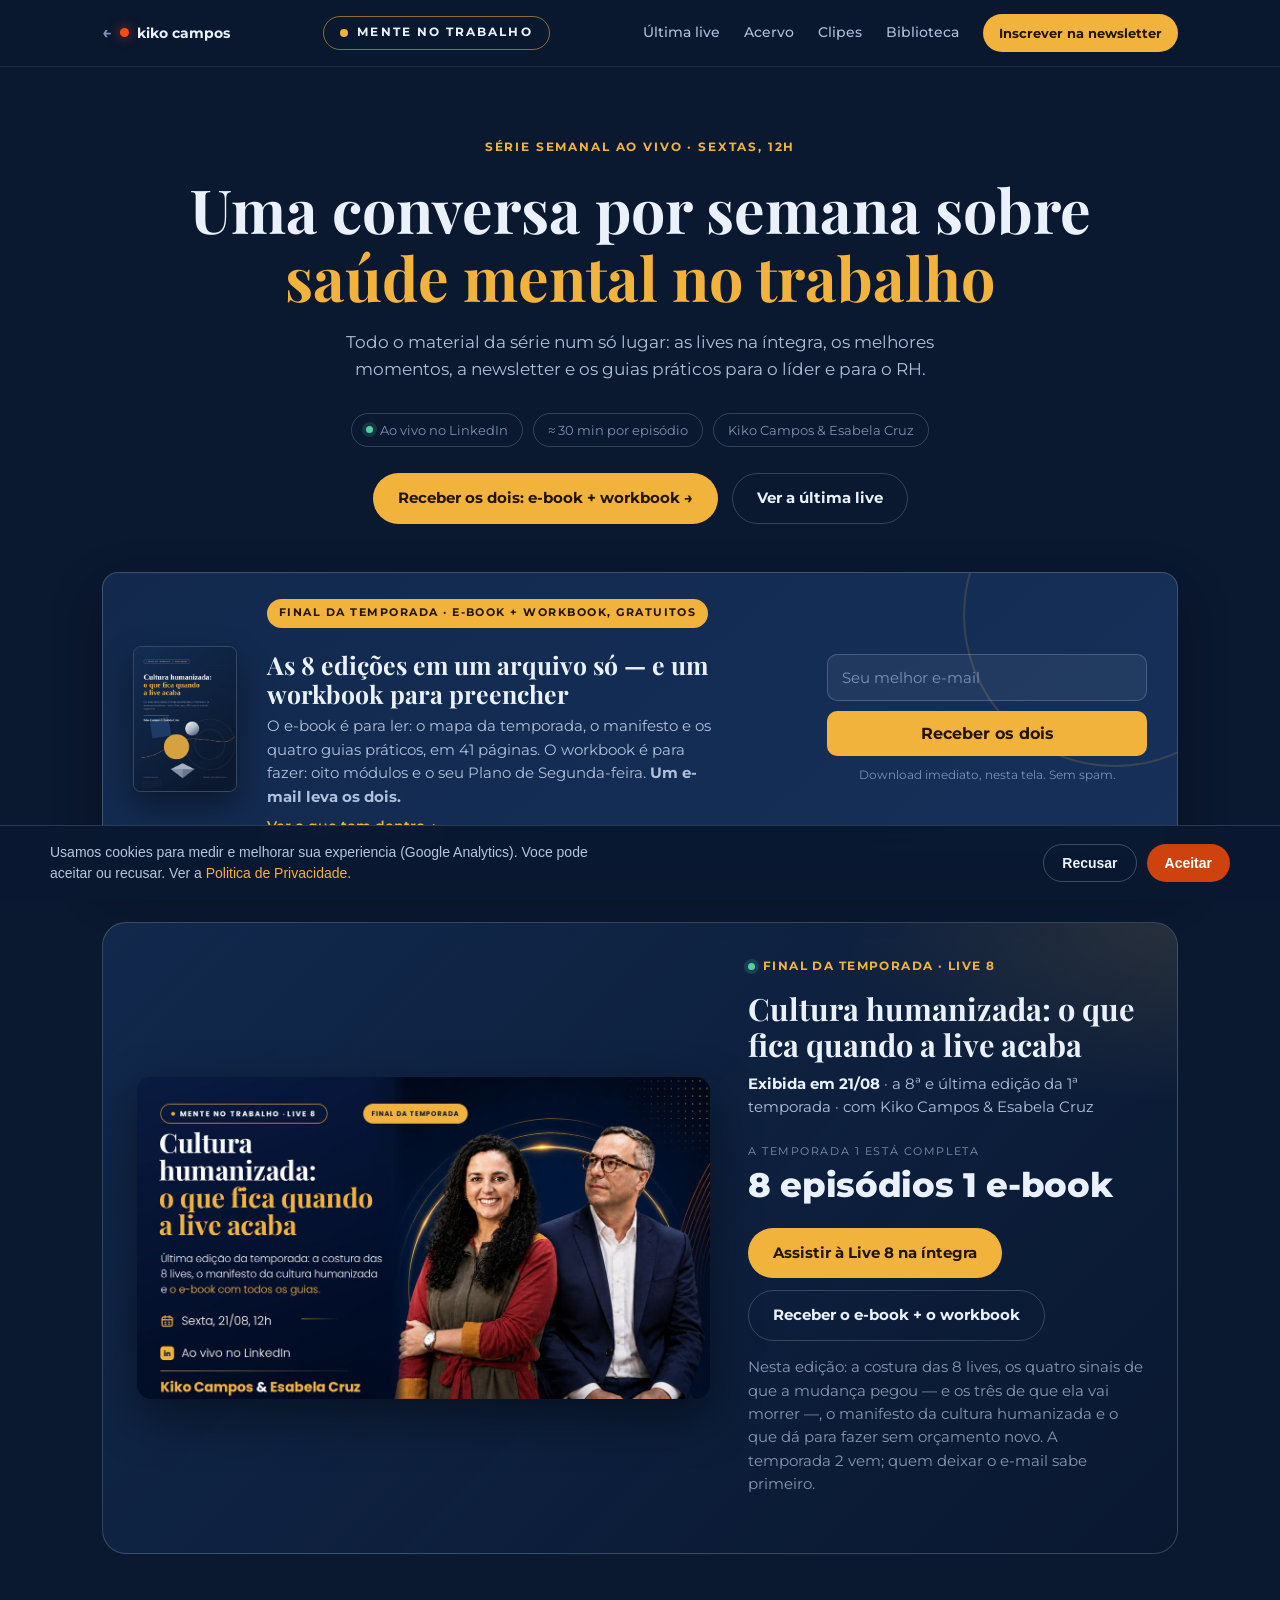
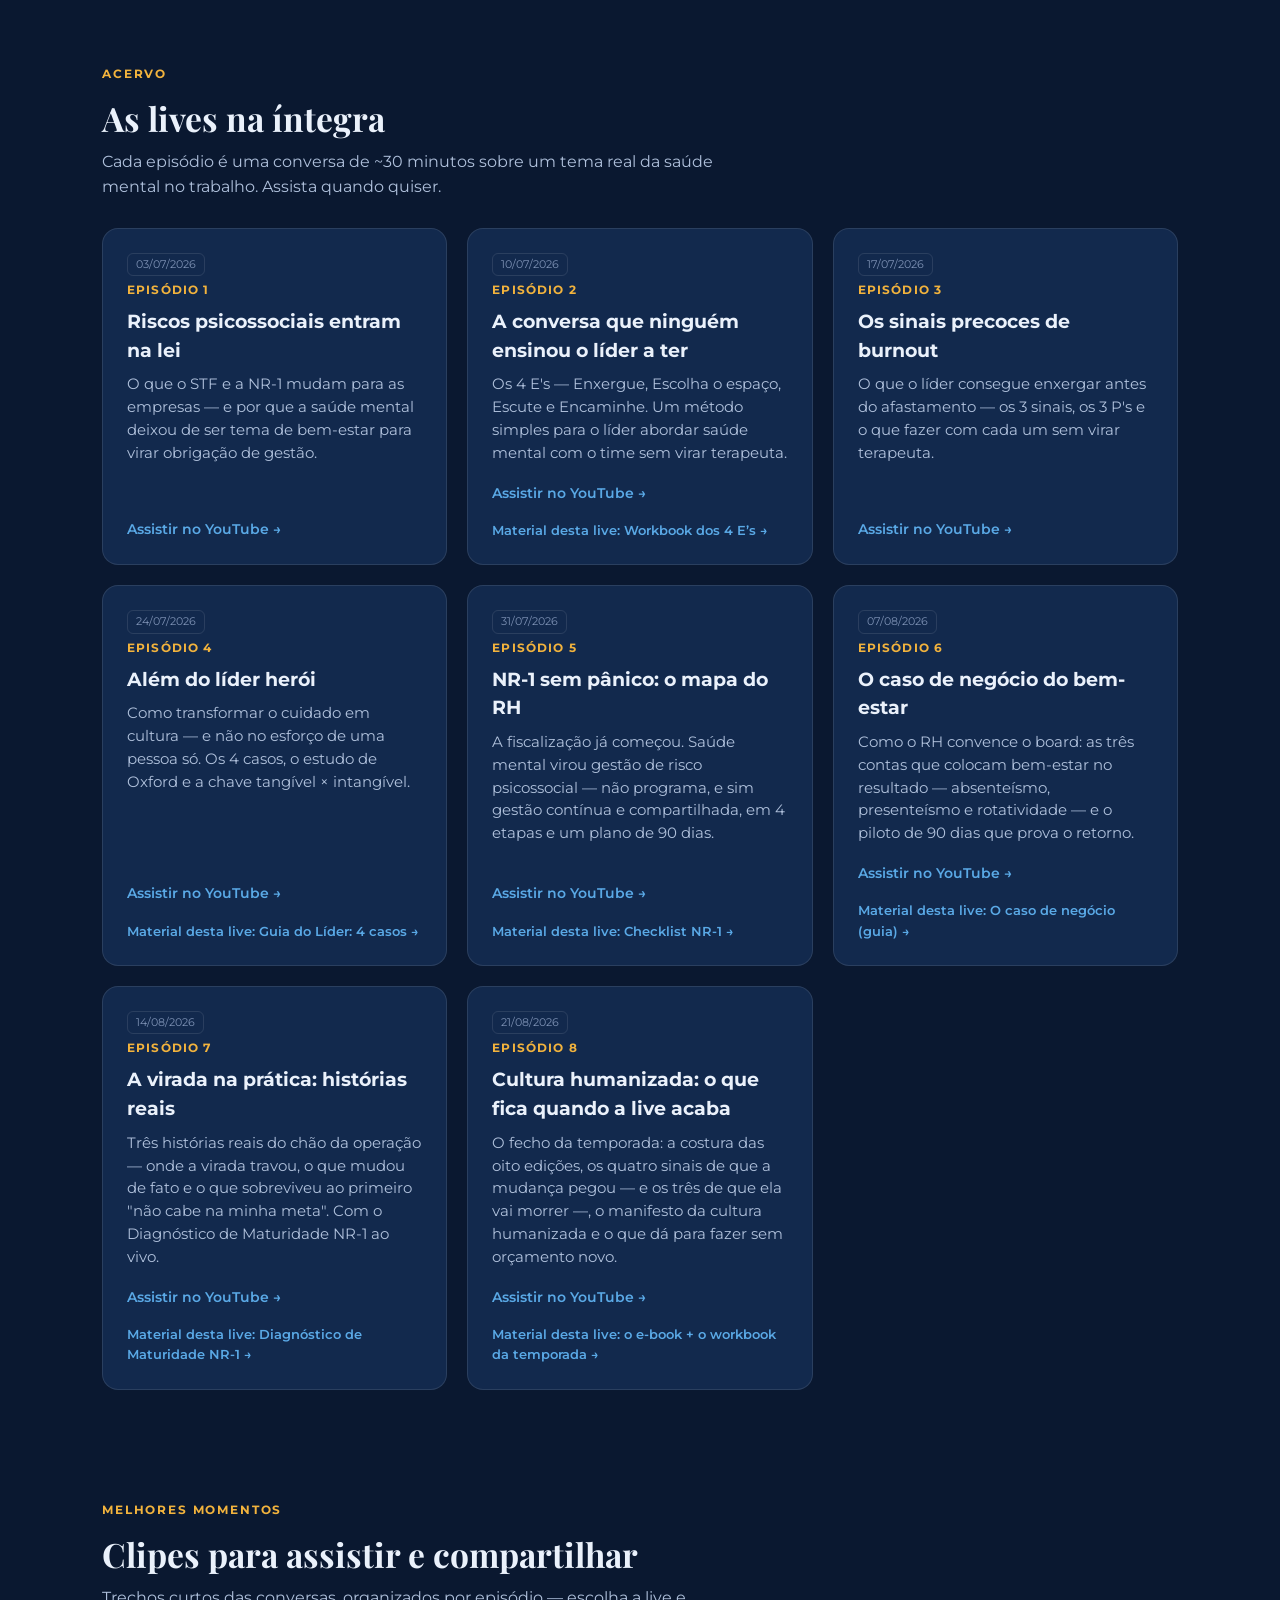
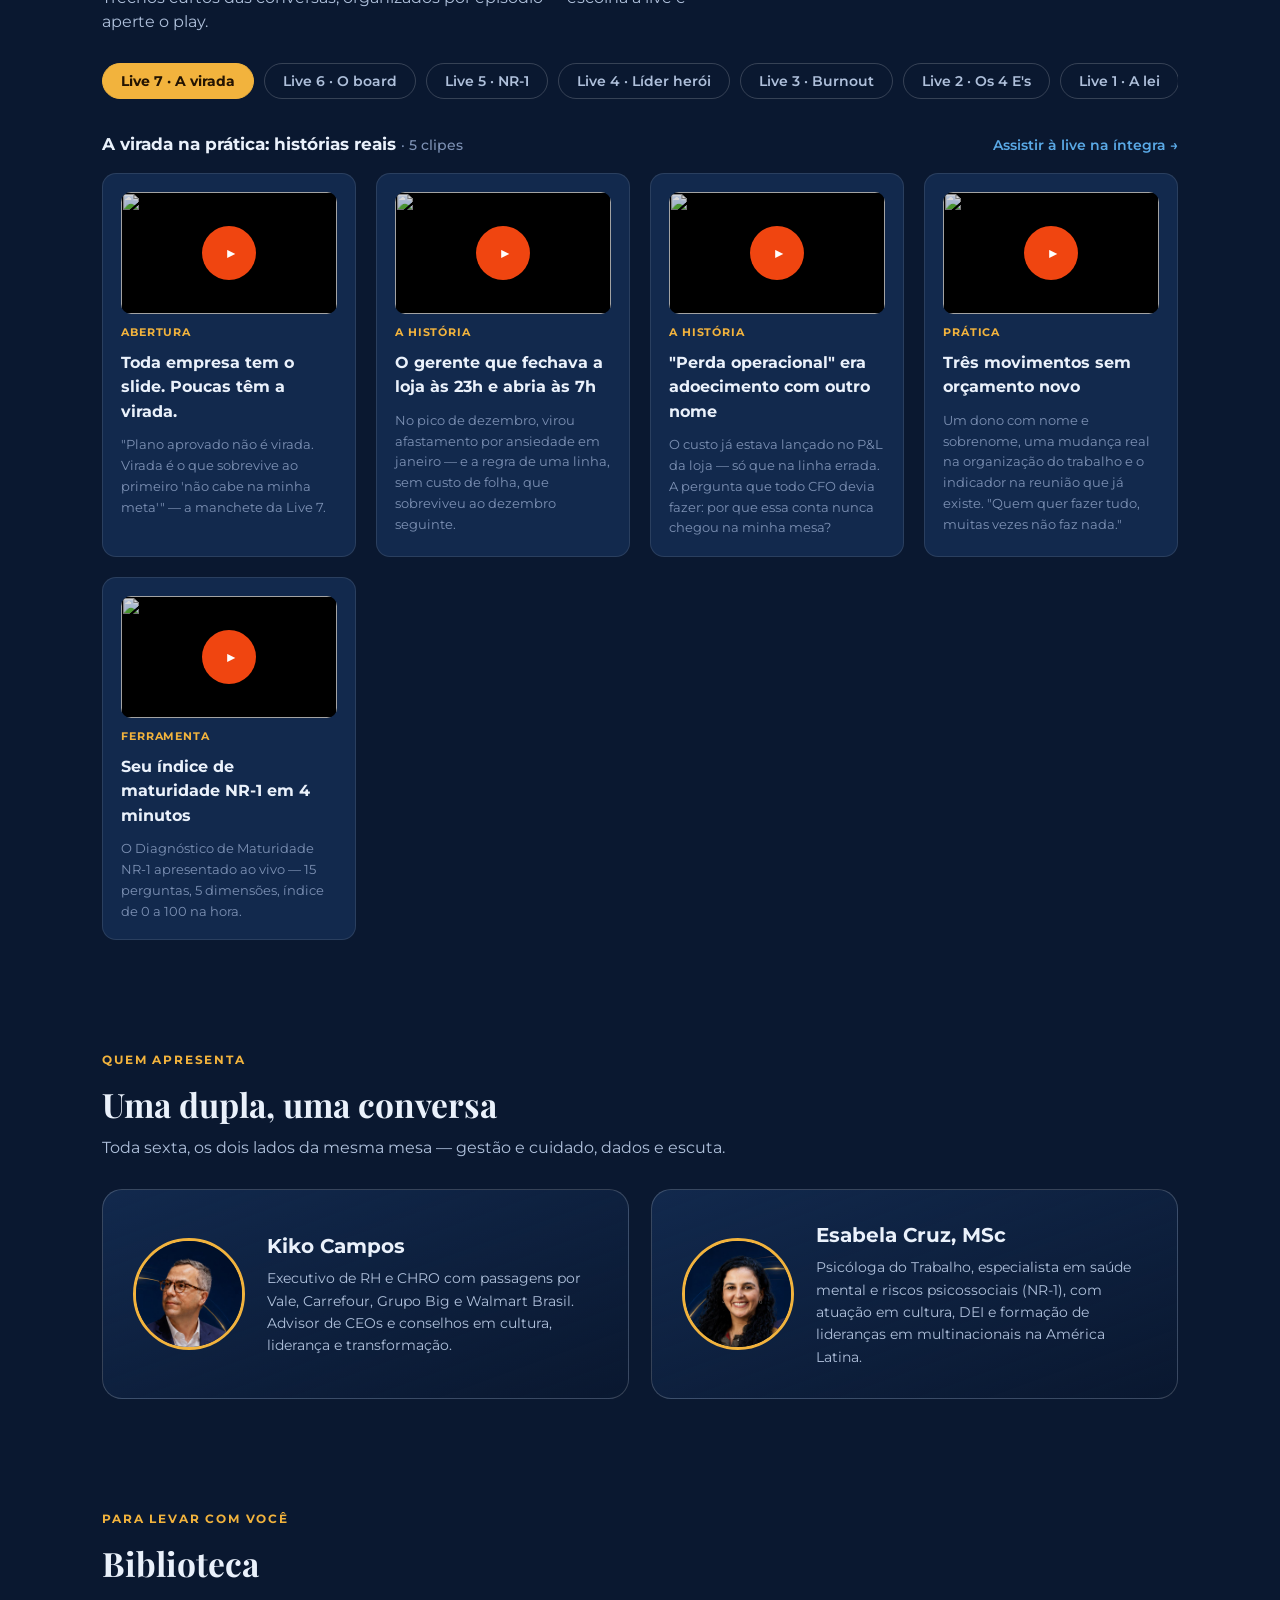
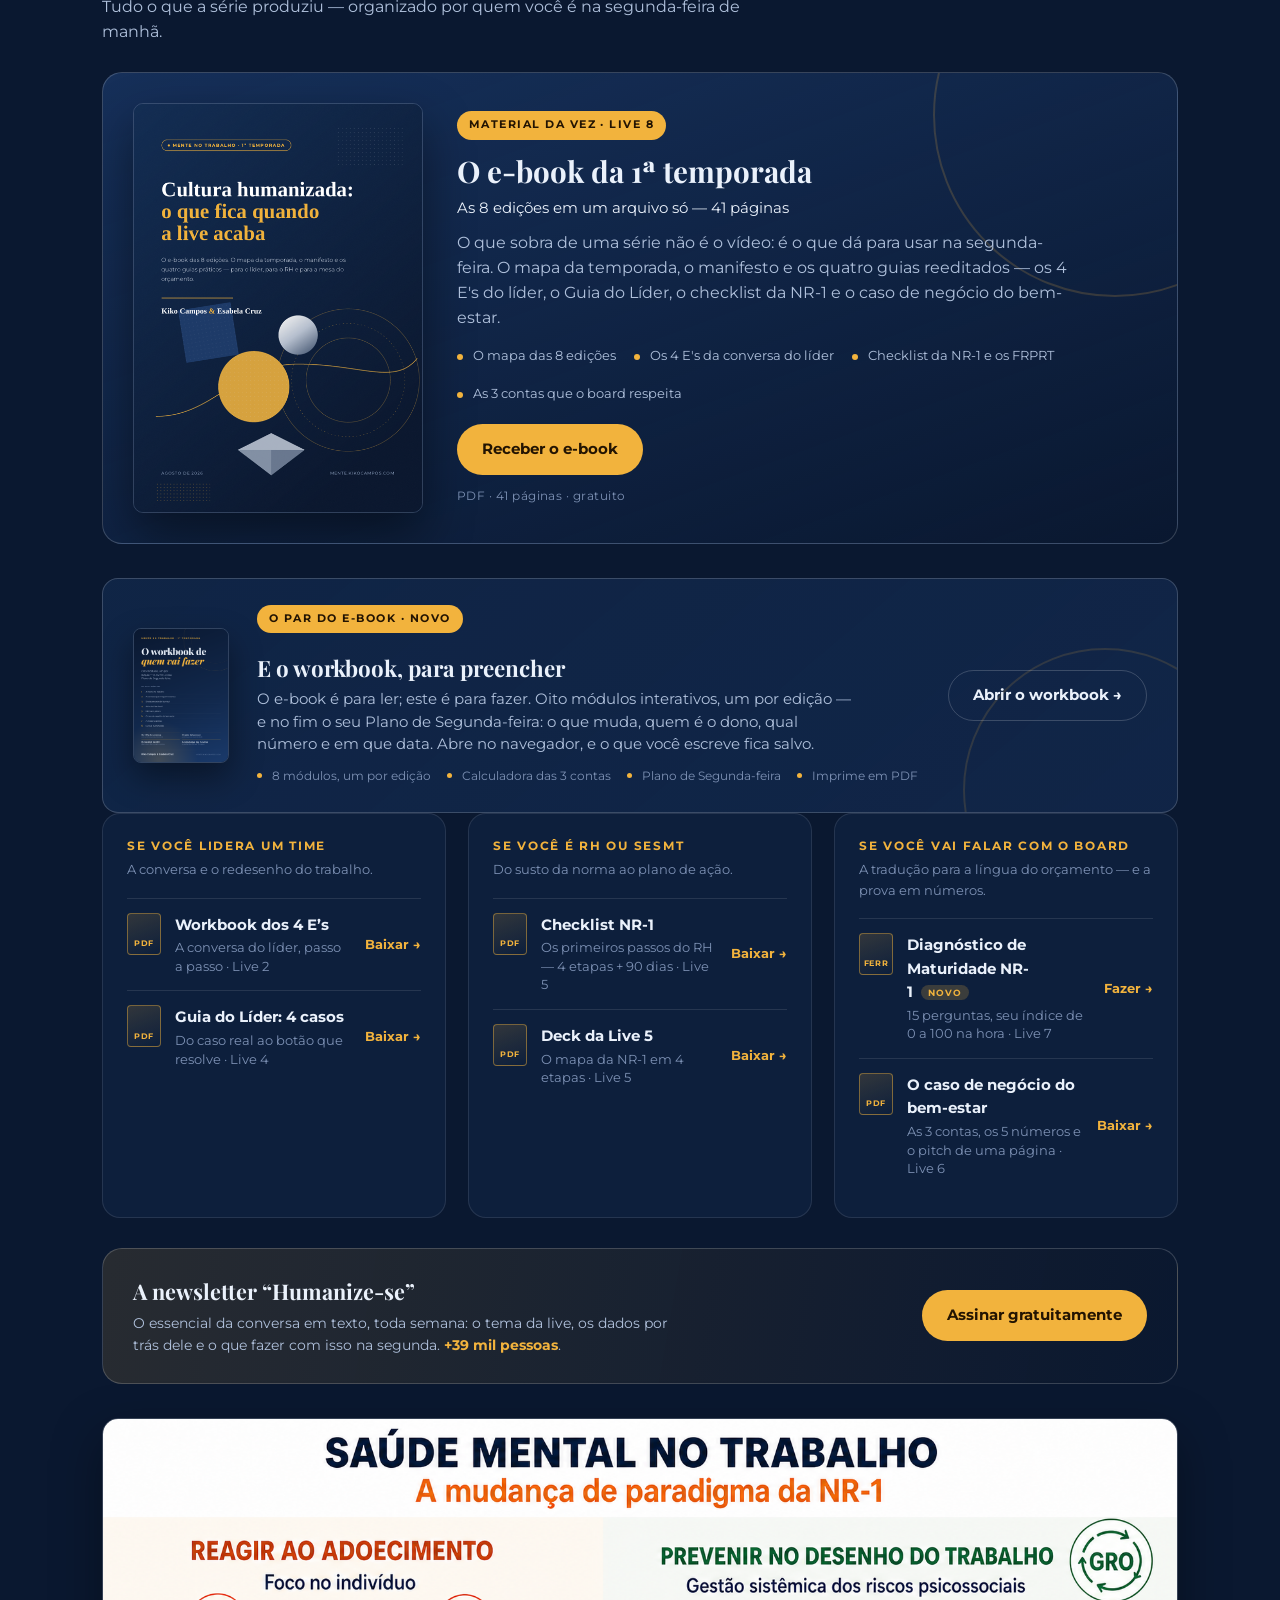
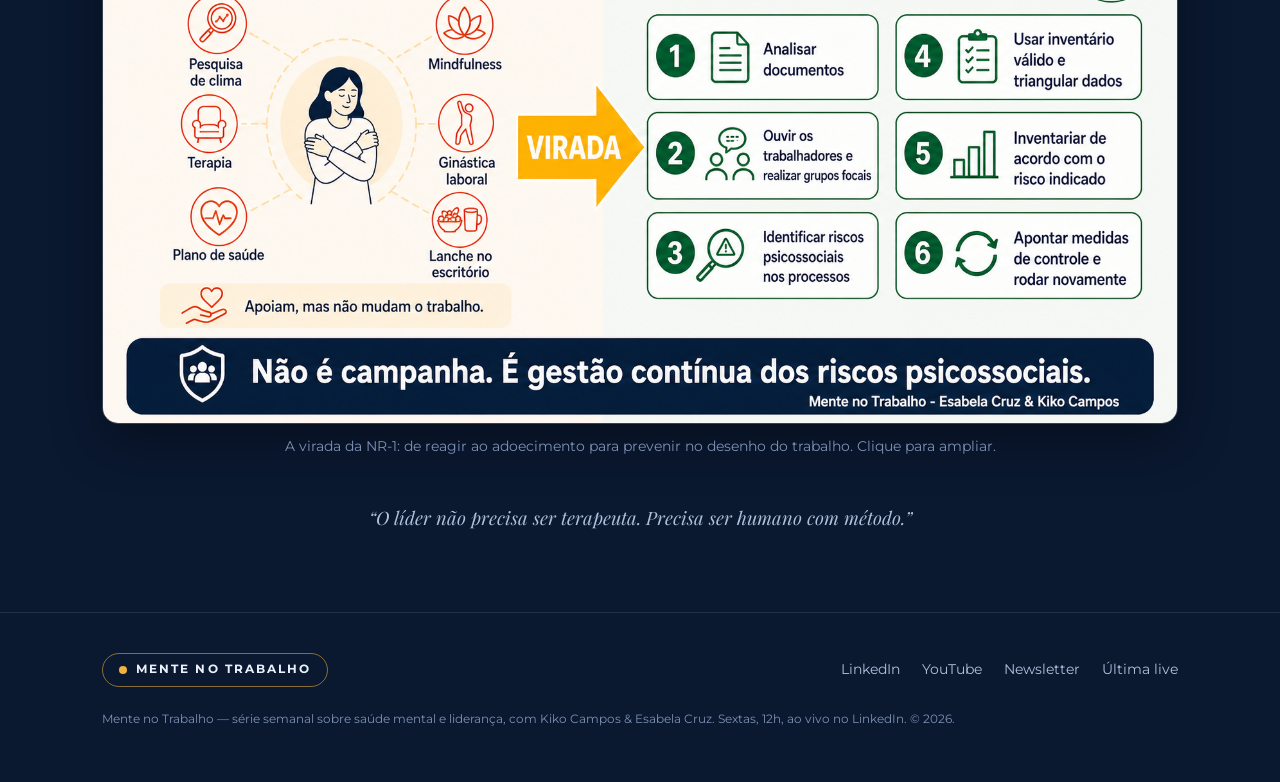
==== index.html @ eb8fdbd6 "Home pos-Live 8: bloco vira ultima live + Episodio 8 no acervo" ====
<!DOCTYPE html>
<html lang="pt-BR">
<head>
<meta charset="UTF-8">
<!-- Google Analytics 4 + Consent Mode (LGPD) — ecossistema kikocampos.com -->
<script async src="https://www.googletagmanager.com/gtag/js?id=G-RD1P3CKLSE"></script>
<script>
  window.dataLayer = window.dataLayer || [];
  function gtag(){dataLayer.push(arguments);}
  gtag('js', new Date());

  // 1) Consentimento comeca NEGADO (exigencia LGPD)
  gtag('consent', 'default', { 'analytics_storage': 'denied' });

  // 2) Se o visitante JA aceitou (aqui ou em kikocampos.com), concede ANTES do config.
  //    E isto que faz o page_view ser contado para quem ja consentiu.
  if (document.cookie.indexOf('kc_cookie=accepted') > -1) {
    gtag('consent', 'update', { 'analytics_storage': 'granted' });
  }

  // 3) Mesma propriedade + continuidade de sessao entre os dominios do ecossistema
  gtag('config', 'G-RD1P3CKLSE', {
    'linker': { 'domains': ['kikocampos.com', 'mente.kikocampos.com', 'jovens.kikocampos.com'] }
  });
</script>
<meta name="viewport" content="width=device-width, initial-scale=1.0">
<title>Mente no Trabalho — Materiais da série</title>
<meta name="description" content="O acervo da série Mente no Trabalho, com Kiko Campos & Esabela Cruz: lives, clipes, newsletter, o e-book da 1ª temporada e o workbook interativo das 8 edições.">
<meta property="og:title" content="Mente no Trabalho — com Kiko Campos & Esabela Cruz">
<meta property="og:description" content="A 1ª temporada está completa: as 8 lives na íntegra, os clipes, o e-book e o workbook — de graça, num só lugar.">
<meta property="og:image" content="https://mente.kikocampos.com/arte-live8-o-que-fica-12h.jpg">
<meta property="og:url" content="https://mente.kikocampos.com/">
<meta property="og:type" content="website">
<link rel="canonical" href="https://mente.kikocampos.com/">
<meta name="theme-color" content="#0A1830">
<link rel="icon" href="favicon.ico" sizes="48x48">
<link rel="icon" type="image/png" sizes="32x32" href="favicon-32.png">
<link rel="apple-touch-icon" href="apple-touch-icon.png">
<link rel="preconnect" href="https://fonts.googleapis.com">
<link rel="preconnect" href="https://fonts.gstatic.com" crossorigin>
<link href="https://fonts.googleapis.com/css2?family=Playfair+Display:wght@700;800&family=Montserrat:wght@400;500;600;700;800&display=swap" rel="stylesheet">
<style>
  :root{
    --bg:#0A1830;            /* azul-escuro da série */
    --bg-2:#0E2140;
    --panel:#12294d;
    --panel-2:#16305a;
    --line:rgba(255,255,255,.10);
    --line-strong:rgba(255,255,255,.18);
    --ink:#EAF1FB;
    --ink-soft:#AFC0DB;
    --ink-mute:#7D91B4;
    --accent:#F2B33D;        /* âmbar das artes */
    --accent-2:#5AA9E6;
    --good:#4FD1A1;
    --radius:16px;
    --maxw:1120px;
    --font:"Montserrat",-apple-system,BlinkMacSystemFont,"Segoe UI",Roboto,Helvetica,Arial,sans-serif;
    --display:"Playfair Display",Georgia,"Times New Roman",serif;
  }
  *{box-sizing:border-box}
  html{scroll-behavior:smooth}
  body{
    margin:0;font-family:var(--font);color:var(--ink);
    background:
      radial-gradient(1000px 540px at 82% -10%, rgba(90,169,230,.10), transparent 60%),
      var(--bg);
    line-height:1.55;-webkit-font-smoothing:antialiased;
  }
  a{color:inherit;text-decoration:none}
  .wrap{max-width:var(--maxw);margin:0 auto;padding:0 22px}
  .eyebrow{
    font-size:.72rem;letter-spacing:.16em;text-transform:uppercase;
    color:var(--accent);font-weight:700;
  }

  /* ---------- NAV ---------- */
  header.nav{
    position:sticky;top:0;z-index:50;
    backdrop-filter:blur(10px);
    background:rgba(10,24,48,.78);
    border-bottom:1px solid var(--line);
  }
  .nav-in{display:flex;align-items:center;justify-content:space-between;height:66px;gap:14px}
  .back-chip{display:inline-flex;align-items:center;gap:8px;color:var(--ink);font-weight:700;font-size:.9rem;text-decoration:none;white-space:nowrap;border:0;padding:0}.back-chip .ba-arrow{color:var(--ink-mute);font-weight:700;font-size:1rem;line-height:1}.back-chip .ba-dot{width:9px;height:9px;border-radius:50%;background:#FF4A12;box-shadow:0 0 12px rgba(255,74,18,.7);flex:none}
  .back-chip:hover{color:#fff}
  .brand{
    display:inline-flex;align-items:center;gap:9px;
    border:1px solid rgba(242,179,61,.55);border-radius:999px;padding:7px 16px;
    font-size:.72rem;font-weight:700;letter-spacing:.18em;text-transform:uppercase;color:var(--ink);
    white-space:nowrap;
  }
  .brand .dot-a{width:8px;height:8px;border-radius:50%;background:var(--accent);flex:none}
  .nav-links{display:flex;gap:24px;align-items:center}
  .nav-links a{color:var(--ink-soft);font-size:.86rem;font-weight:500}
  .nav-links a:hover{color:var(--ink)}
  .nav-links a.nav-cta{
    background:var(--accent);color:#231402;padding:9px 16px;border-radius:999px;
    font-weight:700;font-size:.82rem;white-space:nowrap;
  }
  .nav-links a.nav-cta:hover{color:#231402;filter:brightness(1.05)}
  @media(max-width:900px){
    .nav-links a:not(.nav-cta){display:none}
  }
  @media(max-width:560px){
    .back-chip{font-size:.84rem;gap:7px}
    .brand{display:none}
    .nav-in{gap:10px}
    .nav-links a.nav-cta{padding:8px 13px;font-size:.75rem}
  }

  /* ---------- HERO ---------- */
  .hero{padding:72px 0 40px;text-align:center}
  .hero .eyebrow{margin-bottom:18px}
  .hero h1{
    font-family:var(--display);
    font-size:clamp(2.2rem,5.4vw,3.8rem);line-height:1.12;margin:0 0 18px;
    font-weight:700;letter-spacing:0;
  }
  .hero h1 .g{color:var(--accent)}
  .hero p.lead{
    max-width:640px;margin:0 auto 30px;color:var(--ink-soft);font-size:1.08rem;
  }
  .hero .meta{
    display:flex;gap:10px;justify-content:center;flex-wrap:wrap;color:var(--ink-mute);
    font-size:.84rem;margin-bottom:8px;
  }
  .hero .meta span{
    border:1px solid var(--line-strong);border-radius:999px;padding:6px 14px;
    display:inline-flex;gap:7px;align-items:center;
  }
  .dot{width:7px;height:7px;border-radius:50%;background:var(--good);box-shadow:0 0 0 4px rgba(79,209,161,.16)}

  /* ---------- BUTTONS ---------- */
  .btn{
    display:inline-flex;align-items:center;gap:9px;justify-content:center;
    padding:13px 24px;border-radius:999px;font-weight:700;font-size:.92rem;
    border:1px solid transparent;cursor:pointer;transition:.15s;
    background:transparent;-webkit-appearance:none;appearance:none;font-family:inherit;
  }
  .btn-primary{background:var(--accent);color:#231402}
  .btn-primary:hover{filter:brightness(1.06);transform:translateY(-1px)}
  .btn-ghost{border-color:var(--line-strong);color:var(--ink)}
  .btn-ghost:hover{background:rgba(255,255,255,.05)}
  .btn-row{display:flex;gap:14px;justify-content:center;flex-wrap:wrap}

  /* ---------- SECTIONS ---------- */
  section{padding:56px 0;scroll-margin-top:80px}
  .sec-head{margin-bottom:28px}
  .sec-head h2{
    font-family:var(--display);
    font-size:clamp(1.5rem,3vw,2.1rem);margin:8px 0 6px;font-weight:700;letter-spacing:0;
  }
  .sec-head p{color:var(--ink-soft);margin:0;max-width:640px}

  /* ---------- NEXT LIVE ---------- */
  .next{
    display:grid;grid-template-columns:1.45fr 1fr;gap:38px;align-items:center;
    background:linear-gradient(135deg,var(--panel),rgba(10,24,48,.55));
    border:1px solid var(--line-strong);border-radius:24px;
    padding:34px;position:relative;overflow:hidden;
  }
  .next::before{
    content:"";position:absolute;inset:0;pointer-events:none;
    background:radial-gradient(560px 300px at 100% 0%,rgba(242,179,61,.12),transparent 60%);
  }
  .next-art-link{display:block;position:relative;z-index:1;transition:.2s}
  .next-art-link:hover{transform:translateY(-3px)}
  .next-art{width:100%;height:auto;display:block;border-radius:14px;box-shadow:0 18px 50px rgba(0,0,0,.45)}
  .next-info{position:relative;z-index:1;min-width:0}
  .live-badge{
    display:flex;align-items:center;gap:8px;font-weight:700;font-size:.74rem;
    letter-spacing:.12em;text-transform:uppercase;color:var(--accent);margin-bottom:16px;
  }
  .next-info h3{
    font-family:var(--display);font-weight:700;letter-spacing:0;
    font-size:clamp(1.5rem,2.4vw,2.1rem);line-height:1.15;margin:0 0 10px;
  }
  .next-info .when{color:var(--ink-soft);font-size:.94rem;margin:0 0 24px}
  .next-info .when strong{color:var(--ink)}
  .next-count .cd-label{font-size:.7rem;letter-spacing:.14em;text-transform:uppercase;color:var(--ink-mute);margin-bottom:8px}
  .cd-big{font-size:2.1rem;font-weight:800;line-height:1;letter-spacing:-.01em}
  #countdown{color:var(--accent)}
  #countdown span{font-size:1rem;color:var(--ink-mute);font-weight:600}
  .next-btns{margin-top:26px;display:flex;gap:12px;flex-wrap:wrap}
  @media(max-width:940px){
    .next{grid-template-columns:1fr;padding:24px;gap:24px}
    .next-info{text-align:center}
    .live-badge{justify-content:center}
    .next-btns{justify-content:center}
    .cd-big{font-size:1.8rem}
  }

  /* ---------- LIVES / GRID ---------- */
  .grid{display:grid;gap:20px}
  .grid-3{grid-template-columns:repeat(3,1fr)}
  .grid-4{grid-template-columns:repeat(4,1fr)}
  @media(max-width:900px){.grid-3,.grid-4{grid-template-columns:repeat(2,1fr)}}
  @media(max-width:600px){.grid-3,.grid-4{grid-template-columns:1fr}}

  .card{
    background:var(--panel);border:1px solid var(--line);border-radius:var(--radius);
    padding:24px;transition:.18s;position:relative;display:flex;flex-direction:column;
  }
  .card:hover{border-color:var(--line-strong);transform:translateY(-3px);background:var(--panel-2)}
  .card .num{font-size:.72rem;color:var(--accent);font-weight:700;letter-spacing:.1em;text-transform:uppercase}
  .card h3{font-size:1.16rem;margin:8px 0 8px;font-weight:700;letter-spacing:0}
  .card .desc{color:var(--ink-soft);font-size:.92rem;margin:0 0 18px;flex:1}
  .card .foot{display:flex;gap:14px;align-items:center;font-size:.86rem;flex-wrap:wrap}
  .card .foot a{color:var(--accent-2);font-weight:600;display:inline-flex;align-items:center;gap:6px}
  .card .foot a:hover{color:var(--ink)}
  .tag{
    display:inline-block;align-self:flex-start;font-size:.7rem;color:var(--ink-mute);
    border:1px solid var(--line);border-radius:6px;padding:2px 8px;margin-bottom:6px;
  }

  /* ---------- CLIPS ---------- */
  .tabs{
    display:flex;gap:10px;flex-wrap:nowrap;overflow-x:auto;-webkit-overflow-scrolling:touch;
    padding-bottom:6px;margin-bottom:26px;scrollbar-width:none;
  }
  .tabs::-webkit-scrollbar{display:none}
  .tab{
    flex:none;border:1px solid var(--line-strong);border-radius:999px;
    padding:9px 18px;font-size:.85rem;font-weight:600;color:var(--ink-soft);
    background:transparent;cursor:pointer;transition:.15s;font-family:inherit;white-space:nowrap;
  }
  .tab:hover{color:var(--ink);border-color:var(--ink-mute)}
  .tab[aria-selected="true"]{
    background:var(--accent);border-color:var(--accent);color:#231402;font-weight:700;
  }
  .panel{display:none}
  .panel.on{display:block}
  .panel-head{
    display:flex;align-items:baseline;justify-content:space-between;gap:14px;
    margin:0 0 16px;flex-wrap:wrap;
  }
  .panel-head h3{margin:0;font-size:1.05rem;font-weight:700}
  .panel-head h3 span{color:var(--ink-mute);font-weight:500;font-size:.88rem}
  .panel-head a{color:var(--accent-2);font-size:.85rem;font-weight:600;white-space:nowrap}
  .panel-head a:hover{color:var(--ink)}

  .clip{
    background:var(--panel);border:1px solid var(--line);border-radius:14px;
    padding:18px 18px;transition:.16s;display:flex;flex-direction:column;gap:10px;
  }
  .clip:hover{border-color:var(--accent);transform:translateY(-2px)}
  .clip video{width:100%;aspect-ratio:16/9;border-radius:10px;display:block;background:#000}
  .clip .k{font-size:.7rem;color:var(--accent);font-weight:700;letter-spacing:.08em;text-transform:uppercase}
  .clip h4{margin:0;font-size:.98rem;font-weight:700}
  .clip p{margin:0;color:var(--ink-mute);font-size:.84rem;flex:1}

  /* ---------- MATERIALS ---------- */
  .split{display:grid;grid-template-columns:repeat(auto-fit,minmax(258px,1fr));gap:22px}
  @media(max-width:900px){.split{grid-template-columns:1fr}}
  .infografico{margin:34px 0 0}
  .infografico a{display:block;transition:.2s}
  .infografico a:hover{transform:translateY(-2px)}
  .infografico img{width:100%;height:auto;display:block;border-radius:16px;border:1px solid var(--line-strong);box-shadow:0 18px 50px rgba(0,0,0,.35)}
  .infografico figcaption{margin-top:12px;color:var(--ink-mute);font-size:.86rem;text-align:center}
  .offer{
    border:1px solid var(--line-strong);border-radius:20px;padding:30px;
    background:linear-gradient(160deg,var(--panel),rgba(10,24,48,.4));
    display:flex;flex-direction:column;
  }
  .offer .kind{font-size:.7rem;letter-spacing:.14em;text-transform:uppercase;color:var(--ink-mute);font-weight:700;margin-bottom:12px}
  .offer h3{font-family:var(--display);font-size:1.35rem;margin:0 0 8px;font-weight:700;letter-spacing:0}
  .offer .big-num{font-size:.86rem;color:var(--accent);font-weight:700;margin-bottom:10px}
  .offer p{color:var(--ink-soft);margin:0 0 22px;flex:1;font-size:.94rem}
  .offer .btn{align-self:flex-start}

  /* ---------- HOSTS ---------- */
  .hosts{display:grid;grid-template-columns:1fr 1fr;gap:22px}
  @media(max-width:760px){.hosts{grid-template-columns:1fr}}
  .host{
    border:1px solid var(--line-strong);border-radius:20px;padding:30px;
    background:linear-gradient(160deg,var(--panel),rgba(10,24,48,.4));
    display:flex;gap:22px;align-items:center;
  }
  .host img{width:112px;height:112px;border-radius:50%;object-fit:cover;border:3px solid var(--accent);flex:none}
  .host h3{margin:0 0 6px;font-size:1.22rem;font-weight:700;letter-spacing:0}
  .host p{margin:0;color:var(--ink-soft);font-size:.9rem}
  @media(max-width:480px){.host{flex-direction:column;text-align:center}}

  /* ---------- FOOTER ---------- */
  footer{border-top:1px solid var(--line);padding:40px 0 54px;margin-top:20px}
  .foot-in{display:flex;justify-content:space-between;gap:20px;flex-wrap:wrap;align-items:center}
  .foot-links{display:flex;gap:22px;font-size:.86rem;color:var(--ink-soft);flex-wrap:wrap}
  .foot-links a:hover{color:var(--ink)}
  .copy{color:var(--ink-mute);font-size:.78rem;margin-top:22px}
  .sig{
    font-family:var(--display);
    text-align:center;color:var(--ink-soft);font-style:italic;font-size:1.15rem;
    max-width:620px;margin:0 auto;padding:8px 0 4px;
  }

.clip .ytlite{position:relative;width:100%;aspect-ratio:16/9;border-radius:10px;overflow:hidden;cursor:pointer;background:#000;display:block}.clip .ytlite img{width:100%;height:100%;object-fit:cover;display:block;opacity:.85;transition:opacity .2s}.clip .ytlite:hover img{opacity:1}.clip .ytlite .ytplay{position:absolute;top:50%;left:50%;transform:translate(-50%,-50%);width:54px;height:54px;border-radius:50%;background:rgba(255,74,18,.94);color:#fff;display:flex;align-items:center;justify-content:center;font-size:19px;padding-left:2px;box-shadow:0 8px 24px rgba(0,0,0,.45);transition:transform .15s}.clip .ytlite:hover .ytplay{transform:translate(-50%,-50%) scale(1.08)}.clip .ytlite iframe{width:100%;height:100%;border:0;display:block}
.clip .ytlite[role="button"]{cursor:pointer}
.clip .ytlite:focus-visible{outline:3px solid var(--accent);outline-offset:3px}

  /* ---- BIBLIOTECA (materiais) ---- */
  .lib-hero{display:grid;grid-template-columns:.42fr 1fr;gap:34px;align-items:center;
    border:1px solid var(--line-strong);border-radius:20px;padding:30px;
    background:linear-gradient(160deg,var(--panel-2),rgba(10,24,48,.55));margin-bottom:34px;position:relative;overflow:hidden}
  .lib-hero::after{content:'';position:absolute;right:-120px;top:-140px;width:360px;height:360px;border:2px solid rgba(242,179,61,.18);border-radius:50%;pointer-events:none}
  .lib-hero > div{position:relative;z-index:1}
  .lib-hero img{width:100%;border-radius:10px;box-shadow:0 22px 50px rgba(0,0,0,.45);display:block;border:1px solid rgba(255,255,255,.14)}
  .flag{display:inline-flex;align-items:center;gap:8px;background:var(--accent);color:#231402;
    font-size:.66rem;letter-spacing:.14em;text-transform:uppercase;font-weight:700;padding:6px 12px;border-radius:999px;margin-bottom:14px}
  .lib-hero h3{font-family:var(--display);font-size:1.85rem;line-height:1.15;margin:0 0 8px}
  .lib-hero .big-num{font-size:.95rem;margin-bottom:12px}
  .lib-hero p{color:var(--ink-soft);margin:0 0 16px;max-width:56ch}
  .inside{display:flex;gap:18px;flex-wrap:wrap;margin-bottom:20px}
  .inside span{font-size:.8rem;color:var(--ink-soft);padding-left:16px;position:relative}
  .inside span::before{content:'';position:absolute;left:0;top:8px;width:6px;height:6px;border-radius:50%;background:var(--accent)}
  .meta-file{font-size:.74rem;color:var(--ink-mute);margin-top:12px;letter-spacing:.04em}
  .trilhas{display:grid;grid-template-columns:repeat(auto-fit,minmax(300px,1fr));gap:22px}
  .trilha{border:1px solid var(--line);border-radius:18px;padding:24px;background:rgba(18,41,77,.45)}
  .trilha > .th{font-size:.72rem;letter-spacing:.15em;text-transform:uppercase;color:var(--accent);font-weight:700;margin-bottom:4px}
  .trilha > .ts{font-size:.82rem;color:var(--ink-mute);margin-bottom:18px}
  .mat{display:flex;gap:14px;align-items:flex-start;padding:14px 0;border-top:1px solid var(--line)}
  .mat .ico{width:34px;min-width:34px;height:42px;border-radius:4px;border:1px solid rgba(242,179,61,.45);
    background:linear-gradient(160deg,rgba(242,179,61,.16),transparent);display:flex;align-items:flex-end;justify-content:center;
    font-size:.52rem;letter-spacing:.08em;color:var(--accent);font-weight:700;padding-bottom:4px}
  .mat b{display:block;font-size:.95rem;margin-bottom:3px}
  .mat p{margin:0;font-size:.8rem;color:var(--ink-mute);line-height:1.45}
  .mat > a{font-size:.8rem;color:var(--accent);font-weight:700;text-decoration:none;white-space:nowrap;margin-left:auto;align-self:center}
  .mat > a:hover{text-decoration:underline}
  .mat > a.soon{color:var(--ink-mute);pointer-events:none}
  .tag-new{font-size:.58rem;background:rgba(242,179,61,.2);color:var(--accent);padding:2px 7px;border-radius:999px;
    letter-spacing:.1em;text-transform:uppercase;font-weight:700;margin-left:8px;vertical-align:middle}
  .nlband{margin-top:30px;border:1px solid var(--line-strong);border-radius:20px;padding:26px 30px;
    background:linear-gradient(100deg,rgba(242,179,61,.13),rgba(10,24,48,.2));display:flex;gap:26px;align-items:center;justify-content:space-between;flex-wrap:wrap}
  .nlband h3{font-family:var(--display);font-size:1.35rem;margin:0 0 4px}
  .nlband p{margin:0;color:var(--ink-soft);font-size:.9rem;max-width:60ch}
  .mat-link{display:block;flex-basis:100%;margin-top:2px;font-size:.82rem;color:var(--accent);text-decoration:none;font-weight:600}
  .mat-link:hover{text-decoration:underline}
  @media(max-width:760px){.lib-hero{grid-template-columns:1fr;gap:22px}}

  /* ===== BLOCO DO WORKBOOK (par do e-book) ===== */
  .wb-band{margin-top:22px;border:1px solid var(--line-strong);border-radius:var(--radius);
    background:linear-gradient(140deg,rgba(18,41,77,.75),rgba(22,48,90,.55));padding:26px 30px;
    display:grid;grid-template-columns:96px 1fr auto;gap:28px;align-items:center;position:relative;overflow:hidden}
  .wb-band::after{content:'';position:absolute;right:-70px;bottom:-120px;width:280px;height:280px;
    border:2px solid rgba(242,179,61,.14);border-radius:50%;pointer-events:none}
  .wb-band > *{position:relative;z-index:1}
  .wb-band img{width:96px;border-radius:8px;display:block;border:1px solid rgba(255,255,255,.14);
    box-shadow:0 14px 32px rgba(0,0,0,.42)}
  .wb-band h3{font-family:var(--display);font-size:1.4rem;line-height:1.18;margin:8px 0 6px}
  .wb-band p{color:var(--ink-soft);margin:0 0 10px;font-size:.92rem;max-width:60ch}
  .wb-band .wb-in{display:flex;gap:16px;flex-wrap:wrap}
  .wb-band .wb-in span{font-size:.78rem;color:var(--ink-mute);padding-left:15px;position:relative}
  .wb-band .wb-in span::before{content:'';position:absolute;left:0;top:7px;width:5px;height:5px;border-radius:50%;background:var(--accent)}
  @media(max-width:860px){.wb-band{grid-template-columns:80px 1fr;gap:20px;padding:22px}
    .wb-band img{width:80px}.wb-band .btn{grid-column:1 / -1}}
  /* ===== FAIXA DE CAPTURA DO E-BOOK (Live 8) ===== */
  .ebook-sec{padding:8px 0 0}
  .ebook-band{background:linear-gradient(140deg,var(--panel),var(--panel-2));border:1px solid var(--line-strong);
    border-radius:var(--radius);padding:26px 30px;display:grid;grid-template-columns:104px 1fr 320px;gap:30px;
    align-items:center;box-shadow:0 20px 50px rgba(0,0,0,.32);position:relative;overflow:hidden}
  .ebook-band::after{content:'';position:absolute;right:-90px;top:-110px;width:300px;height:300px;
    border:2px solid rgba(242,179,61,.16);border-radius:50%;pointer-events:none}
  .ebook-band > *{position:relative;z-index:1}
  .ebook-band .eb-capa{width:104px;border-radius:8px;display:block;border:1px solid rgba(255,255,255,.14);
    box-shadow:0 14px 32px rgba(0,0,0,.42)}
  .eb-txt h3{font-family:var(--display);font-size:1.55rem;line-height:1.18;margin:8px 0 6px;color:var(--ink)}
  .eb-txt p{color:var(--ink-soft);margin:0;font-size:.95rem;max-width:46ch}
  .eb-txt a.inside-link{color:var(--accent);text-decoration:none;font-size:.85rem;font-weight:600;
    display:inline-block;margin-top:8px;border-bottom:1px solid rgba(242,179,61,.4)}
  .eb-form{display:flex;flex-direction:column;gap:10px}
  .eb-form input{width:100%;padding:13px 14px;border:1px solid var(--line-strong);border-radius:10px;
    font-family:inherit;font-size:.95rem;background:rgba(255,255,255,.06);color:var(--ink)}
  .eb-form input::placeholder{color:var(--ink-mute)}
  .eb-form input:focus{outline:2px solid rgba(242,179,61,.55);border-color:var(--accent)}
  .eb-form button{width:100%;padding:13px;border:0;border-radius:10px;background:var(--accent);color:#231402;
    font-family:inherit;font-weight:700;font-size:1rem;cursor:pointer}
  .eb-form button:hover{filter:brightness(1.06)}
  .eb-note{font-size:.75rem;color:var(--ink-mute);text-align:center;margin:0}
  .eb-ok{display:none;text-align:center}
  .eb-ok strong{display:block;font-family:var(--display);font-size:1.2rem;color:var(--ink);margin-bottom:8px}
  .eb-ok a.dl{display:inline-block;background:var(--accent);color:#231402;text-decoration:none;font-weight:700;
    padding:13px 22px;border-radius:10px;font-size:.95rem}
  .eb-ok p{font-size:.78rem;color:var(--ink-mute);margin-top:10px}
  @media(max-width:900px){
    .ebook-band{grid-template-columns:84px 1fr;gap:20px;padding:22px}
    .eb-form{grid-column:1 / -1}
    .ebook-band .eb-capa{width:84px}
  }
  @media(max-width:560px){
    .ebook-band{grid-template-columns:1fr;text-align:left;padding:20px}
    .ebook-band .eb-capa{width:66px}
    .eb-long{display:none}
    .eb-txt h3{font-size:1.28rem;margin:6px 0 4px}
    .eb-txt p{font-size:.9rem}
    .eb-txt a.inside-link{margin-top:6px}
  }
</style>
</head>
<body>

<!-- NAV -->
<header class="nav">
  <div class="wrap nav-in">
    <a class="back-chip" href="https://kikocampos.com"><span class="ba-arrow">←</span><span class="ba-dot"></span>kiko campos</a>
    <a class="brand" href="#topo"><span class="dot-a"></span>Mente no Trabalho</a>
    <nav class="nav-links">
      <a href="#ultima">Última live</a>
      <a href="#lives">Acervo</a>
      <a href="#clipes">Clipes</a>
      <a href="#materiais">Biblioteca</a>
      <a class="nav-cta" href="https://www.linkedin.com/build-relation/newsletter-follow?entityUrn=6888852094439198720" target="_blank" rel="noopener">Inscrever na newsletter</a>
    </nav>
  </div>
</header>

<!-- HERO -->
<a id="topo"></a>
<section class="hero">
  <div class="wrap">
    <div class="eyebrow">Série semanal ao vivo · Sextas, 12h</div>
    <h1>Uma conversa por semana sobre<br><span class="g">saúde mental no trabalho</span></h1>
    <p class="lead">Todo o material da série num só lugar: as lives na íntegra, os melhores momentos, a newsletter e os guias práticos para o líder e para o RH.</p>
    <div class="meta">
      <span><i class="dot"></i> Ao vivo no LinkedIn</span>
      <span>≈ 30 min por episódio</span>
      <span>Kiko Campos &amp; Esabela Cruz</span>
    </div>
    <div class="btn-row" style="margin-top:26px">
      <a class="btn btn-primary" href="#ebook">Receber os dois: e-book + workbook →</a>
      <a class="btn btn-ghost" href="#ultima">Ver a última live</a>
    </div>
  </div>
</section>


<!-- FAIXA DE CAPTURA — E-BOOK DA TEMPORADA 1 -->
<section class="ebook-sec" id="ebook">
  <div class="wrap">
    <div class="ebook-band">
      <img class="eb-capa" src="capa-ebook-temporada1.png" alt="Capa do e-book Cultura humanizada: o que fica quando a live acaba" loading="lazy">
      <div class="eb-txt">
        <span class="flag">Final da temporada · e-book + workbook, gratuitos</span>
        <h3>As 8 edições em um arquivo só — e um workbook para preencher</h3>
        <p>O e-book é para ler<span class="eb-long">: o mapa da temporada, o manifesto e os quatro guias práticos, em 41 páginas</span>. O workbook é para fazer<span class="eb-long">: oito módulos e o seu Plano de Segunda-feira</span>. <strong>Um e-mail leva os dois.</strong></p>
        <a class="inside-link" href="captura-ebook-temporada1.html">Ver o que tem dentro &rarr;</a>
      </div>
      <div>
        <form class="eb-form" id="ebForm" novalidate>
          <input id="ebEmail" type="email" placeholder="Seu melhor e-mail" autocomplete="email" required aria-label="Seu melhor e-mail">
          <button type="submit">Receber os dois</button>
          <p class="eb-note">Download imediato, nesta tela. Sem spam.</p>
        </form>
        <div class="eb-ok" id="ebOk">
          <strong>Pronto. Aqui está.</strong>
          <a class="dl" id="ebDl" href="Ebook_Mente_no_Trabalho_Temporada1%20final.pdf" download="Ebook_Mente_no_Trabalho_Temporada1.pdf">Baixar o e-book (PDF)</a>
          <p>41 páginas. Comece pelo mapa da temporada, na página 4.</p>
          <p style="margin-top:14px"><a href="captura-workbook-temporada1.html" style="color:var(--accent);font-weight:700;text-decoration:none">Agora abra o workbook e preencha o seu Plano de Segunda-feira &rarr;</a></p>
        </div>
      </div>
    </div>
  </div>
</section>

<!-- ÚLTIMA LIVE -->
<a id="proxima"></a>
<section id="ultima">
  <div class="wrap">
    <div class="next">
      <a class="next-art-link" href="https://youtu.be/o4NTbWDmMKU" target="_blank" rel="noopener">
        <img class="next-art" src="arte-live8-o-que-fica-12h.jpg" alt="Live 8 — Cultura humanizada: o que fica quando a live acaba. Com Kiko Campos &amp; Esabela Cruz." loading="lazy">
      </a>
      <div class="next-info">
        <div class="live-badge"><i class="dot"></i> Final da temporada · Live 8</div>
        <h3>Cultura humanizada: o que fica quando a live acaba</h3>
        <p class="when"><strong>Exibida em 21/08</strong> · a 8ª e última edição da 1ª temporada · com Kiko Campos &amp; Esabela Cruz</p>
        <div class="next-count">
          <div class="cd-label">A temporada 1 está completa</div>
          <div class="cd-big">8 <span>episódios</span> 1 <span>e-book</span></div>
        </div>
        <div class="next-btns">
          <a class="btn btn-primary" href="https://youtu.be/o4NTbWDmMKU" target="_blank" rel="noopener">Assistir à Live 8 na íntegra</a>
          <a class="btn btn-ghost" href="#ebook">Receber o e-book + o workbook</a>
        </div>
        <p class="when" style="margin-top:14px;opacity:.75">Nesta edição: a costura das 8 lives, os quatro sinais de que a mudança pegou — e os três de que ela vai morrer —, o manifesto da cultura humanizada e o que dá para fazer sem orçamento novo. A temporada 2 vem; quem deixar o e-mail sabe primeiro.</p>
      </div>
    </div>
  </div>
</section>

<!-- LIVES -->
<section id="lives">
  <div class="wrap">
    <div class="sec-head">
      <div class="eyebrow">Acervo</div>
      <h2>As lives na íntegra</h2>
      <p>Cada episódio é uma conversa de ~30 minutos sobre um tema real da saúde mental no trabalho. Assista quando quiser.</p>
    </div>
    <div class="grid grid-3">

      <div class="card">
        <span class="tag">03/07/2026</span>
        <div class="num">Episódio 1</div>
        <h3>Riscos psicossociais entram na lei</h3>
        <p class="desc">O que o STF e a NR-1 mudam para as empresas — e por que a saúde mental deixou de ser tema de bem-estar para virar obrigação de gestão.</p>
        <div class="foot"><a href="https://youtu.be/uhOpqAySxxM" target="_blank" rel="noopener">Assistir no YouTube →</a></div>
      </div>

      <div class="card">
        <span class="tag">10/07/2026</span>
        <div class="num">Episódio 2</div>
        <h3>A conversa que ninguém ensinou o líder a ter</h3>
        <p class="desc">Os 4 E's — Enxergue, Escolha o espaço, Escute e Encaminhe. Um método simples para o líder abordar saúde mental com o time sem virar terapeuta.</p>
        <div class="foot"><a href="https://youtu.be/YaURTiRbPwg" target="_blank" rel="noopener">Assistir no YouTube →</a>
        <a class="mat-link" href="captura-workbook-4es.html">Material desta live: Workbook dos 4 E’s →</a>
      </div>
      </div>

      <div class="card">
        <span class="tag">17/07/2026</span>
        <div class="num">Episódio 3</div>
        <h3>Os sinais precoces de burnout</h3>
        <p class="desc">O que o líder consegue enxergar antes do afastamento — os 3 sinais, os 3 P's e o que fazer com cada um sem virar terapeuta.</p>
        <div class="foot"><a href="https://youtu.be/Xc5leZ8BClE" target="_blank" rel="noopener">Assistir no YouTube →</a></div>
      </div>

      <div class="card">
        <span class="tag">24/07/2026</span>
        <div class="num">Episódio 4</div>
        <h3>Além do líder herói</h3>
        <p class="desc">Como transformar o cuidado em cultura — e não no esforço de uma pessoa só. Os 4 casos, o estudo de Oxford e a chave tangível × intangível.</p>
        <div class="foot"><a href="https://youtu.be/KmVbGnPfJDw" target="_blank" rel="noopener">Assistir no YouTube →</a>
        <a class="mat-link" href="captura-guia-lider.html">Material desta live: Guia do Líder: 4 casos →</a>
      </div>
      </div>

      <div class="card">
        <span class="tag">31/07/2026</span>
        <div class="num">Episódio 5</div>
        <h3>NR-1 sem pânico: o mapa do RH</h3>
        <p class="desc">A fiscalização já começou. Saúde mental virou gestão de risco psicossocial — não programa, e sim gestão contínua e compartilhada, em 4 etapas e um plano de 90 dias.</p>
        <div class="foot"><a href="https://youtu.be/Jt6b8BsGjxI" target="_blank" rel="noopener">Assistir no YouTube →</a>
        <a class="mat-link" href="captura-nr1.html">Material desta live: Checklist NR-1 →</a>
      </div>
      </div>

      <div class="card">
        <span class="tag">07/08/2026</span>
        <div class="num">Episódio 6</div>
        <h3>O caso de negócio do bem-estar</h3>
        <p class="desc">Como o RH convence o board: as três contas que colocam bem-estar no resultado — absenteísmo, presenteísmo e rotatividade — e o piloto de 90 dias que prova o retorno.</p>
        <div class="foot"><a href="https://youtu.be/oX-PB-y9akw" target="_blank" rel="noopener">Assistir no YouTube →</a>
        <a class="mat-link" href="captura-caso-de-negocio.html">Material desta live: O caso de negócio (guia) →</a>
      </div>
      </div>

      <div class="card">
        <span class="tag">14/08/2026</span>
        <div class="num">Episódio 7</div>
        <h3>A virada na prática: histórias reais</h3>
        <p class="desc">Três histórias reais do chão da operação — onde a virada travou, o que mudou de fato e o que sobreviveu ao primeiro "não cabe na minha meta". Com o Diagnóstico de Maturidade NR-1 ao vivo.</p>
        <div class="foot"><a href="https://youtu.be/A_LMuFPNr8s" target="_blank" rel="noopener">Assistir no YouTube →</a>
        <a class="mat-link" href="checklist-nr1.html">Material desta live: Diagnóstico de Maturidade NR-1 →</a>
      </div>
      </div>

      <div class="card">
        <span class="tag">21/08/2026</span>
        <div class="num">Episódio 8</div>
        <h3>Cultura humanizada: o que fica quando a live acaba</h3>
        <p class="desc">O fecho da temporada: a costura das oito edições, os quatro sinais de que a mudança pegou — e os três de que ela vai morrer —, o manifesto da cultura humanizada e o que dá para fazer sem orçamento novo.</p>
        <div class="foot"><a href="https://youtu.be/o4NTbWDmMKU" target="_blank" rel="noopener">Assistir no YouTube →</a>
        <a class="mat-link" href="captura-ebook-temporada1.html">Material desta live: o e-book + o workbook da temporada →</a>
      </div>
      </div>

    </div>
  </div>
</section>

<!-- CLIPS -->
<section id="clipes">
  <div class="wrap">
    <div class="sec-head">
      <div class="eyebrow">Melhores momentos</div>
      <h2>Clipes para assistir e compartilhar</h2>
      <p>Trechos curtos das conversas, organizados por episódio — escolha a live e aperte o play.</p>
    </div>

    <div class="tabs" role="tablist" aria-label="Escolher episódio">
      <button class="tab" role="tab" aria-selected="true" data-live="l7" onclick="showLive('l7')">Live 7 · A virada</button>
      <button class="tab" role="tab" aria-selected="false" data-live="l6" onclick="showLive('l6')">Live 6 · O board</button>
      <button class="tab" role="tab" aria-selected="false" data-live="l5" onclick="showLive('l5')">Live 5 · NR-1</button>
      <button class="tab" role="tab" aria-selected="false" data-live="l4" onclick="showLive('l4')">Live 4 · Líder herói</button>
      <button class="tab" role="tab" aria-selected="false" data-live="l3" onclick="showLive('l3')">Live 3 · Burnout</button>
      <button class="tab" role="tab" aria-selected="false" data-live="l2" onclick="showLive('l2')">Live 2 · Os 4 E's</button>
      <button class="tab" role="tab" aria-selected="false" data-live="l1" onclick="showLive('l1')">Live 1 · A lei</button>
    </div>

    <!-- LIVE 7 -->
    <div class="panel on" id="p-l7" role="tabpanel">
      <div class="panel-head">
        <h3>A virada na prática: histórias reais <span>· 5 clipes</span></h3>
        <a href="https://youtu.be/A_LMuFPNr8s" target="_blank" rel="noopener">Assistir à live na íntegra →</a>
      </div>
      <div class="grid grid-4">
        <div class="clip"><div class="ytlite" data-id="djHuIn6pn3Y" onclick="playYT(this)"><img loading="lazy" src="https://i.ytimg.com/vi/djHuIn6pn3Y/hqdefault.jpg" alt=""><span class="ytplay">&#9654;</span></div><div class="k">Abertura</div><h4>Toda empresa tem o slide. Poucas têm a virada.</h4><p>"Plano aprovado não é virada. Virada é o que sobrevive ao primeiro 'não cabe na minha meta'" — a manchete da Live 7.</p></div>
        <div class="clip"><div class="ytlite" data-id="zQss01ZWpic" onclick="playYT(this)"><img loading="lazy" src="https://i.ytimg.com/vi/zQss01ZWpic/hqdefault.jpg" alt=""><span class="ytplay">&#9654;</span></div><div class="k">A história</div><h4>O gerente que fechava a loja às 23h e abria às 7h</h4><p>No pico de dezembro, virou afastamento por ansiedade em janeiro — e a regra de uma linha, sem custo de folha, que sobreviveu ao dezembro seguinte.</p></div>
        <div class="clip"><div class="ytlite" data-id="BV-vgFG8m_8" onclick="playYT(this)"><img loading="lazy" src="https://i.ytimg.com/vi/BV-vgFG8m_8/hqdefault.jpg" alt=""><span class="ytplay">&#9654;</span></div><div class="k">A história</div><h4>"Perda operacional" era adoecimento com outro nome</h4><p>O custo já estava lançado no P&amp;L da loja — só que na linha errada. A pergunta que todo CFO devia fazer: por que essa conta nunca chegou na minha mesa?</p></div>
        <div class="clip"><div class="ytlite" data-id="wc83_NWMWyc" onclick="playYT(this)"><img loading="lazy" src="https://i.ytimg.com/vi/wc83_NWMWyc/hqdefault.jpg" alt=""><span class="ytplay">&#9654;</span></div><div class="k">Prática</div><h4>Três movimentos sem orçamento novo</h4><p>Um dono com nome e sobrenome, uma mudança real na organização do trabalho e o indicador na reunião que já existe. "Quem quer fazer tudo, muitas vezes não faz nada."</p></div>
        <div class="clip"><div class="ytlite" data-id="86lYOY4-__E" onclick="playYT(this)"><img loading="lazy" src="https://i.ytimg.com/vi/86lYOY4-__E/hqdefault.jpg" alt=""><span class="ytplay">&#9654;</span></div><div class="k">Ferramenta</div><h4>Seu índice de maturidade NR-1 em 4 minutos</h4><p>O Diagnóstico de Maturidade NR-1 apresentado ao vivo — 15 perguntas, 5 dimensões, índice de 0 a 100 na hora.</p></div>
      </div>
    </div>

    <!-- LIVE 6 -->
    <div class="panel" id="p-l6" role="tabpanel">
      <div class="panel-head">
        <h3>O caso de negócio do bem-estar <span>· 8 clipes</span></h3>
        <a href="https://youtu.be/oX-PB-y9akw" target="_blank" rel="noopener">Assistir à live na íntegra →</a>
      </div>
      <div class="grid grid-4">
        <div class="clip"><div class="ytlite" data-id="lQOO2w3XQSU" onclick="playYT(this)"><img loading="lazy" src="https://i.ytimg.com/vi/lQOO2w3XQSU/hqdefault.jpg" alt=""><span class="ytplay">&#9654;</span></div><div class="k">A história</div><h4>Quando o pedido de RH morre na reunião</h4><p>O projeto era bom — mas não chegou em linguagem de negócio.</p></div>
        <div class="clip"><div class="ytlite" data-id="r7aShh21kRc" onclick="playYT(this)"><img loading="lazy" src="https://i.ytimg.com/vi/r7aShh21kRc/hqdefault.jpg" alt=""><span class="ytplay">&#9654;</span></div><div class="k">Contexto legal</div><h4>A obrigação continua, a multa está suspensa</h4><p>NR-1: o que mudou de fato — e o que não mudou.</p></div>
        <div class="clip"><div class="ytlite" data-id="84dlOTtMPiE" onclick="playYT(this)"><img loading="lazy" src="https://i.ytimg.com/vi/84dlOTtMPiE/hqdefault.jpg" alt=""><span class="ytplay">&#9654;</span></div><div class="k">Método</div><h4>As três contas que colocam bem-estar no balanço</h4><p>Afastamento, turnover e presenteísmo: a matemática do board.</p></div>
        <div class="clip"><div class="ytlite" data-id="U8OgYSLycEs" onclick="playYT(this)"><img loading="lazy" src="https://i.ytimg.com/vi/U8OgYSLycEs/hqdefault.jpg" alt=""><span class="ytplay">&#9654;</span></div><div class="k">O dado</div><h4>O custo oculto do presenteísmo</h4><p>Está presente, não entrega — e não aparece em nenhum relatório.</p></div>
        <div class="clip"><div class="ytlite" data-id="YoMg5IY7gp4" onclick="playYT(this)"><img loading="lazy" src="https://i.ytimg.com/vi/YoMg5IY7gp4/hqdefault.jpg" alt=""><span class="ytplay">&#9654;</span></div><div class="k">Negócio</div><h4>Cada US$ 1 retorna US$ 4</h4><p>Como comprovar ROI sem inventar número.</p></div>
        <div class="clip"><div class="ytlite" data-id="MfarfamLxAE" onclick="playYT(this)"><img loading="lazy" src="https://i.ytimg.com/vi/MfarfamLxAE/hqdefault.jpg" alt=""><span class="ytplay">&#9654;</span></div><div class="k">Prática</div><h4>O piloto de 90 dias</h4><p>Uma área, um número, um prazo — por onde o RH começa.</p></div>
        <div class="clip"><div class="ytlite" data-id="xwFjSIKfHi8" onclick="playYT(this)"><img loading="lazy" src="https://i.ytimg.com/vi/xwFjSIKfHi8/hqdefault.jpg" alt=""><span class="ytplay">&#9654;</span></div><div class="k">Provocação</div><h4>Apaixone-se pela perda que deixou de acontecer</h4><p>O valor que ninguém aplaude é o que mais pesa no resultado.</p></div>
        <div class="clip"><div class="ytlite" data-id="2b-LM2mzWdY" onclick="playYT(this)"><img loading="lazy" src="https://i.ytimg.com/vi/2b-LM2mzWdY/hqdefault.jpg" alt=""><span class="ytplay">&#9654;</span></div><div class="k">Caso</div><h4>Uma página convenceu o board em 60 dias</h4><p>O que estava nela — e por que funcionou.</p></div>
      </div>
    </div>

    <!-- LIVE 5 -->
    <div class="panel" id="p-l5" role="tabpanel">
      <div class="panel-head">
        <h3>NR-1 sem pânico: o mapa do RH <span>· 8 clipes</span></h3>
        <a href="https://youtu.be/Jt6b8BsGjxI" target="_blank" rel="noopener">Assistir à live na íntegra →</a>
      </div>
      <div class="grid grid-4">
        <div class="clip"><div class="ytlite" data-id="63SahPmpjKs" onclick="playYT(this)"><img loading="lazy" src="https://i.ytimg.com/vi/63SahPmpjKs/hqdefault.jpg" alt=""><span class="ytplay">&#9654;</span></div><div class="k">A história</div><h4>Quando o RH entra em pânico</h4><p>A NR-1 chegou e o RH travou — o caso da Patrícia.</p></div>
        <div class="clip"><div class="ytlite" data-id="P4MZk6wfrOg" onclick="playYT(this)"><img loading="lazy" src="https://i.ytimg.com/vi/P4MZk6wfrOg/hqdefault.jpg" alt=""><span class="ytplay">&#9654;</span></div><div class="k">A tese</div><h4>Transformar risco em gestão</h4><p>O papel do RH: puxar a gestão compartilhada do risco psicossocial.</p></div>
        <div class="clip"><div class="ytlite" data-id="mJi8fncliXo" onclick="playYT(this)"><img loading="lazy" src="https://i.ytimg.com/vi/mJi8fncliXo/hqdefault.jpg" alt=""><span class="ytplay">&#9654;</span></div><div class="k">Etapa 1</div><h4>O que mapear: os fatores</h4><p>Os FRPRT e a metodologia do inventário — instrumento técnico, não clima.</p></div>
        <div class="clip"><div class="ytlite" data-id="TXiLXMbKqIA" onclick="playYT(this)"><img loading="lazy" src="https://i.ytimg.com/vi/TXiLXMbKqIA/hqdefault.jpg" alt=""><span class="ytplay">&#9654;</span></div><div class="k">O dado</div><h4>O estudo de Oxford</h4><p>46 mil trabalhadores: programa individual quase não muda nada.</p></div>
        <div class="clip"><div class="ytlite" data-id="wIcqCOR6gEQ" onclick="playYT(this)"><img loading="lazy" src="https://i.ytimg.com/vi/wIcqCOR6gEQ/hqdefault.jpg" alt=""><span class="ytplay">&#9654;</span></div><div class="k">Método</div><h4>O checklist na prática</h4><p>Inventário, avaliação e plano de ação — as etapas do mapa.</p></div>
        <div class="clip"><div class="ytlite" data-id="CMCtzWcrE8Y" onclick="playYT(this)"><img loading="lazy" src="https://i.ytimg.com/vi/CMCtzWcrE8Y/hqdefault.jpg" alt=""><span class="ytplay">&#9654;</span></div><div class="k">Prática</div><h4>Do pânico à bússola</h4><p>Do susto ao plano: o checklist que dá direção ao RH.</p></div>
        <div class="clip"><div class="ytlite" data-id="GIFC48z3_tI" onclick="playYT(this)"><img loading="lazy" src="https://i.ytimg.com/vi/GIFC48z3_tI/hqdefault.jpg" alt=""><span class="ytplay">&#9654;</span></div><div class="k">Método</div><h4>O plano de 90 dias</h4><p>Enxergar, decidir e mover — o mapa em 90 dias.</p></div>
        <div class="clip"><div class="ytlite" data-id="lHsTOch5-1g" onclick="playYT(this)"><img loading="lazy" src="https://i.ytimg.com/vi/lHsTOch5-1g/hqdefault.jpg" alt=""><span class="ytplay">&#9654;</span></div><div class="k">Negócio</div><h4>Bem-estar é resultado, não custo</h4><p>Transformar o mapa em número — a ponte para o board.</p></div>
      </div>
    </div>

    <!-- LIVE 4 -->
    <div class="panel" id="p-l4" role="tabpanel">
      <div class="panel-head">
        <h3>Além do líder herói <span>· 8 clipes</span></h3>
        <a href="https://youtu.be/KmVbGnPfJDw" target="_blank" rel="noopener">Assistir à live na íntegra →</a>
      </div>
      <div class="grid grid-4">
        <div class="clip"><div class="ytlite" data-id="kjHfQ4XSQSU" onclick="playYT(this)"><img loading="lazy" src="https://i.ytimg.com/vi/kjHfQ4XSQSU/hqdefault.jpg" alt=""><span class="ytplay">&#9654;</span></div><div class="k">A história</div><h4>Quando o líder-herói se cansa</h4><p>Marcos segurava o time inteiro sozinho — até cansar.</p></div>
        <div class="clip"><div class="ytlite" data-id="08Mirkkp8TM" onclick="playYT(this)"><img loading="lazy" src="https://i.ytimg.com/vi/08Mirkkp8TM/hqdefault.jpg" alt=""><span class="ytplay">&#9654;</span></div><div class="k">O dado</div><h4>Programas individuais quase não mudam nada</h4><p>Oxford, 46 mil trabalhadores: o que muda é o desenho do trabalho.</p></div>
        <div class="clip"><div class="ytlite" data-id="GtP7pfadp0s" onclick="playYT(this)"><img loading="lazy" src="https://i.ytimg.com/vi/GtP7pfadp0s/hqdefault.jpg" alt=""><span class="ytplay">&#9654;</span></div><div class="k">Caso</div><h4>Do app de meditação à pausa real</h4><p>No call center, a pausa de verdade vale mais que o aplicativo.</p></div>
        <div class="clip"><div class="ytlite" data-id="lct67UYXYG8" onclick="playYT(this)"><img loading="lazy" src="https://i.ytimg.com/vi/lct67UYXYG8/hqdefault.jpg" alt=""><span class="ytplay">&#9654;</span></div><div class="k">Caso</div><h4>O quase-acidente e a escala</h4><p>O problema não era o operador — era a dobra de turno.</p></div>
        <div class="clip"><div class="ytlite" data-id="6ApPcCxcOds" onclick="playYT(this)"><img loading="lazy" src="https://i.ytimg.com/vi/6ApPcCxcOds/hqdefault.jpg" alt=""><span class="ytplay">&#9654;</span></div><div class="k">Prática</div><h4>Como abordar um funcionário em risco</h4><p>O jeito certo e o jeito errado — na cena, não na teoria.</p></div>
        <div class="clip"><div class="ytlite" data-id="wBzDmvqGYus" onclick="playYT(this)"><img loading="lazy" src="https://i.ytimg.com/vi/wBzDmvqGYus/hqdefault.jpg" alt=""><span class="ytplay">&#9654;</span></div><div class="k">Alerta</div><h4>Quando a liderança ignora os sinais</h4><p>O que acontece quando o líder vê — e escolhe não agir.</p></div>
        <div class="clip"><div class="ytlite" data-id="7_zXLAvxNRM" onclick="playYT(this)"><img loading="lazy" src="https://i.ytimg.com/vi/7_zXLAvxNRM/hqdefault.jpg" alt=""><span class="ytplay">&#9654;</span></div><div class="k">Cultura</div><h4>O custo do silêncio</h4><p>Não fazer nada também é uma escolha — e ela tem preço.</p></div>
        <div class="clip"><div class="ytlite" data-id="1wnSiKQa9TE" onclick="playYT(this)"><img loading="lazy" src="https://i.ytimg.com/vi/1wnSiKQa9TE/hqdefault.jpg" alt=""><span class="ytplay">&#9654;</span></div><div class="k">Método</div><h4>Tirar o trabalho do herói</h4><p>Passos práticos para o cuidado virar sistema, não esforço de um.</p></div>
      </div>
    </div>

    <!-- LIVE 3 -->
    <div class="panel" id="p-l3" role="tabpanel">
      <div class="panel-head">
        <h3>Os sinais precoces de burnout <span>· 7 clipes</span></h3>
        <a href="https://youtu.be/Xc5leZ8BClE" target="_blank" rel="noopener">Assistir à live na íntegra →</a>
      </div>
      <div class="grid grid-4">
        <div class="clip"><div class="ytlite" data-id="hRMcNyngQ6g" onclick="playYT(this)"><img loading="lazy" src="https://i.ytimg.com/vi/hRMcNyngQ6g/hqdefault.jpg" alt=""><span class="ytplay">&#9654;</span></div><div class="k">O dado</div><h4>Os 3 sinais precoces</h4><p>O que o líder enxerga antes do afastamento.</p></div>
        <div class="clip"><div class="ytlite" data-id="YaUuN38f1W8" onclick="playYT(this)"><img loading="lazy" src="https://i.ytimg.com/vi/YaUuN38f1W8/hqdefault.jpg" alt=""><span class="ytplay">&#9654;</span></div><div class="k">A tese</div><h4>É o trabalho que adoece</h4><p>O burnout nasce da organização, não da pessoa.</p></div>
        <div class="clip"><div class="ytlite" data-id="yYexLn5msQA" onclick="playYT(this)"><img loading="lazy" src="https://i.ytimg.com/vi/yYexLn5msQA/hqdefault.jpg" alt=""><span class="ytplay">&#9654;</span></div><div class="k">Método</div><h4>Os 3 P's</h4><p>Padrão, pausa e prioridade: o que o líder observa.</p></div>
        <div class="clip"><div class="ytlite" data-id="0d59-s9yT88" onclick="playYT(this)"><img loading="lazy" src="https://i.ytimg.com/vi/0d59-s9yT88/hqdefault.jpg" alt=""><span class="ytplay">&#9654;</span></div><div class="k">O conceito</div><h4>O que é burnout</h4><p>As três dimensões — muito além do cansaço.</p></div>
        <div class="clip"><div class="ytlite" data-id="xToUsIJNkLs" onclick="playYT(this)"><img loading="lazy" src="https://i.ytimg.com/vi/xToUsIJNkLs/hqdefault.jpg" alt=""><span class="ytplay">&#9654;</span></div><div class="k">Causa</div><h4>Por que nasce do trabalho</h4><p>São as condições que adoecem — antes da pessoa.</p></div>
        <div class="clip"><div class="ytlite" data-id="4dIkMn4SQow" onclick="playYT(this)"><img loading="lazy" src="https://i.ytimg.com/vi/4dIkMn4SQow/hqdefault.jpg" alt=""><span class="ytplay">&#9654;</span></div><div class="k">Cultura</div><h4>Ajuste o trabalho, não as pessoas</h4><p>Cultura é redesenhar o trabalho, não exigir resiliência.</p></div>
        <div class="clip"><div class="ytlite" data-id="PWTLERj7Q_4" onclick="playYT(this)"><img loading="lazy" src="https://i.ytimg.com/vi/PWTLERj7Q_4/hqdefault.jpg" alt=""><span class="ytplay">&#9654;</span></div><div class="k">Barreira</div><h4>O medo de falar</h4><p>Por que o time silencia — e como o líder abre a porta.</p></div>
      </div>
    </div>

    <!-- LIVE 2 -->
    <div class="panel" id="p-l2" role="tabpanel">
      <div class="panel-head">
        <h3>A conversa do líder — os 4 E's <span>· 8 clipes</span></h3>
        <a href="https://youtu.be/YaURTiRbPwg" target="_blank" rel="noopener">Assistir à live na íntegra →</a>
      </div>
      <div class="grid grid-4">
        <div class="clip"><div class="ytlite" data-id="1qE969eTPnc" onclick="playYT(this)"><img loading="lazy" src="https://i.ytimg.com/vi/1qE969eTPnc/hqdefault.jpg" alt=""><span class="ytplay">&#9654;</span></div><div class="k">O dado</div><h4>546 mil afastamentos</h4><p>O recorde de 2025 no INSS que mudou a conversa.</p></div>
        <div class="clip"><div class="ytlite" data-id="to220JAq3V8" onclick="playYT(this)"><img loading="lazy" src="https://i.ytimg.com/vi/to220JAq3V8/hqdefault.jpg" alt=""><span class="ytplay">&#9654;</span></div><div class="k">A tese</div><h4>Líder não é terapeuta</h4><p>“Precisa ser humano com método.”</p></div>
        <div class="clip"><div class="ytlite" data-id="AetgvCv79Ms" onclick="playYT(this)"><img loading="lazy" src="https://i.ytimg.com/vi/AetgvCv79Ms/hqdefault.jpg" alt=""><span class="ytplay">&#9654;</span></div><div class="k">4 E's · 1</div><h4>Enxergue</h4><p>É mudança de padrão, não diagnóstico.</p></div>
        <div class="clip"><div class="ytlite" data-id="-OAHVQyQq0s" onclick="playYT(this)"><img loading="lazy" src="https://i.ytimg.com/vi/-OAHVQyQq0s/hqdefault.jpg" alt=""><span class="ytplay">&#9654;</span></div><div class="k">4 E's · 2</div><h4>Escute</h4><p>Sem resolver, sem minimizar, sem prometer sigilo.</p></div>
        <div class="clip"><div class="ytlite" data-id="ln8gFtSLrWo" onclick="playYT(this)"><img loading="lazy" src="https://i.ytimg.com/vi/ln8gFtSLrWo/hqdefault.jpg" alt=""><span class="ytplay">&#9654;</span></div><div class="k">4 E's · 3</div><h4>Encaminhe</h4><p>PAE / RH-SST e follow-up em uma semana.</p></div>
        <div class="clip"><div class="ytlite" data-id="8jyDrXF6jBQ" onclick="playYT(this)"><img loading="lazy" src="https://i.ytimg.com/vi/8jyDrXF6jBQ/hqdefault.jpg" alt=""><span class="ytplay">&#9654;</span></div><div class="k">Prática</div><h4>Feedback contínuo</h4><p>A conversa que não pode esperar a crise.</p></div>
        <div class="clip"><div class="ytlite" data-id="ZeXXDrBCRFE" onclick="playYT(this)"><img loading="lazy" src="https://i.ytimg.com/vi/ZeXXDrBCRFE/hqdefault.jpg" alt=""><span class="ytplay">&#9654;</span></div><div class="k">Provocação</div><h4>Ataque à raiz</h4><p>Cinco minutos que evitam meses de afastamento.</p></div>
        <div class="clip"><div class="ytlite" data-id="yYIxzUP7gMU" onclick="playYT(this)"><img loading="lazy" src="https://i.ytimg.com/vi/yYIxzUP7gMU/hqdefault.jpg" alt=""><span class="ytplay">&#9654;</span></div><div class="k">Cultura</div><h4>Não precisamos de heróis</h4><p>Encaminhar é responsabilidade, não fraqueza.</p></div>
      </div>
    </div>

    <!-- LIVE 1 -->
    <div class="panel" id="p-l1" role="tabpanel">
      <div class="panel-head">
        <h3>Riscos psicossociais entram na lei <span>· 8 clipes</span></h3>
        <a href="https://youtu.be/uhOpqAySxxM" target="_blank" rel="noopener">Assistir à live na íntegra →</a>
      </div>
      <div class="grid grid-4">
        <div class="clip"><div class="ytlite" data-id="ws2xfowSBzw" onclick="playYT(this)"><img loading="lazy" src="https://i.ytimg.com/vi/ws2xfowSBzw/hqdefault.jpg" alt=""><span class="ytplay">&#9654;</span></div><div class="k">O dado</div><h4>Percepção divergente</h4><p>95% dos líderes × 15% dos funcionários: a régua do cuidado.</p></div>
        <div class="clip"><div class="ytlite" data-id="fTUeD1FusiU" onclick="playYT(this)"><img loading="lazy" src="https://i.ytimg.com/vi/fTUeD1FusiU/hqdefault.jpg" alt=""><span class="ytplay">&#9654;</span></div><div class="k">Prática</div><h4>Conversa semanal de 10 minutos</h4><p>O ritual simples que muda a relação líder–time.</p></div>
        <div class="clip"><div class="ytlite" data-id="Ny4qGXf6o1E" onclick="playYT(this)"><img loading="lazy" src="https://i.ytimg.com/vi/Ny4qGXf6o1E/hqdefault.jpg" alt=""><span class="ytplay">&#9654;</span></div><div class="k">Contexto legal</div><h4>STF suspendeu as multas</h4><p>Por que tratar isso como alívio pode ser um erro.</p></div>
        <div class="clip"><div class="ytlite" data-id="5q0wu-FPKOc" onclick="playYT(this)"><img loading="lazy" src="https://i.ytimg.com/vi/5q0wu-FPKOc/hqdefault.jpg" alt=""><span class="ytplay">&#9654;</span></div><div class="k">Negócio</div><h4>Presenteísmo e custos</h4><p>Saúde mental é pauta de resultado, não de benefício.</p></div>
        <div class="clip"><div class="ytlite" data-id="g_OZJ9KX-1E" onclick="playYT(this)"><img loading="lazy" src="https://i.ytimg.com/vi/g_OZJ9KX-1E/hqdefault.jpg" alt=""><span class="ytplay">&#9654;</span></div><div class="k">Estrutura</div><h4>Programas não bastam</h4><p>Sem ajuste estrutural, o programa vira paliativo.</p></div>
        <div class="clip"><div class="ytlite" data-id="sRO4W8BNm3k" onclick="playYT(this)"><img loading="lazy" src="https://i.ytimg.com/vi/sRO4W8BNm3k/hqdefault.jpg" alt=""><span class="ytplay">&#9654;</span></div><div class="k">Prática</div><h4>O primeiro passo</h4><p>Entender como as pessoas realmente trabalham.</p></div>
        <div class="clip"><div class="ytlite" data-id="kZjUCkJ-0k4" onclick="playYT(this)"><img loading="lazy" src="https://i.ytimg.com/vi/kZjUCkJ-0k4/hqdefault.jpg" alt=""><span class="ytplay">&#9654;</span></div><div class="k">Gestão</div><h4>Autonomia e recursos</h4><p>O que o líder deve garantir para o time.</p></div>
        <div class="clip"><div class="ytlite" data-id="hWzcd83ZZVw" onclick="playYT(this)"><img loading="lazy" src="https://i.ytimg.com/vi/hWzcd83ZZVw/hqdefault.jpg" alt=""><span class="ytplay">&#9654;</span></div><div class="k">Método</div><h4>Análise ergonômica viva</h4><p>Como transformar diagnóstico em plano de ação.</p></div>
      </div>
    </div>

  </div>
</section>

<!-- HOSTS -->
<section id="quem">
  <div class="wrap">
    <div class="sec-head">
      <div class="eyebrow">Quem apresenta</div>
      <h2>Uma dupla, uma conversa</h2>
      <p>Toda sexta, os dois lados da mesma mesa — gestão e cuidado, dados e escuta.</p>
    </div>
    <div class="hosts">

      <div class="host">
        <img src="kiko.jpg" alt="Kiko Campos">
        <div>
          <h3>Kiko Campos</h3>
          <p>Executivo de RH e CHRO com passagens por Vale, Carrefour, Grupo Big e Walmart Brasil. Advisor de CEOs e conselhos em cultura, liderança e transformação.</p>
        </div>
      </div>

      <div class="host">
        <img src="esabela.jpg" alt="Esabela Cruz">
        <div>
          <h3>Esabela Cruz, MSc</h3>
          <p>Psicóloga do Trabalho, especialista em saúde mental e riscos psicossociais (NR-1), com atuação em cultura, DEI e formação de lideranças em multinacionais na América Latina.</p>
        </div>
      </div>

    </div>
  </div>
</section>

<!-- MATERIALS -->
<section id="materiais">
  <div class="wrap">
    <div class="sec-head">
      <div class="eyebrow">Para levar com você</div>
      <h2>Biblioteca</h2>
      <p>Tudo o que a série produziu — organizado por quem você é na segunda-feira de manhã.</p>
    </div>

    <div class="lib-hero">
      <img src="capa-ebook-temporada1.png" alt="Capa do e-book Cultura humanizada: o que fica quando a live acaba" loading="lazy">
      <div>
        <span class="flag">Material da vez · Live 8</span>
        <h3>O e-book da 1ª temporada</h3>
        <div class="big-num">As 8 edições em um arquivo só — 41 páginas</div>
        <p>O que sobra de uma série não é o vídeo: é o que dá para usar na segunda-feira. O mapa da temporada, o manifesto e os quatro guias reeditados — os 4 E's do líder, o Guia do Líder, o checklist da NR-1 e o caso de negócio do bem-estar.</p>
        <div class="inside">
          <span>O mapa das 8 edições</span>
          <span>Os 4 E's da conversa do líder</span>
          <span>Checklist da NR-1 e os FRPRT</span>
          <span>As 3 contas que o board respeita</span>
        </div>
        <a class="btn btn-primary" href="captura-ebook-temporada1.html">Receber o e-book</a>
        <div class="meta-file">PDF · 41 páginas · gratuito</div>
      </div>
    </div>

    <div class="wb-band">
      <img src="capa-workbook-temporada1.png" alt="Capa do workbook da 1ª temporada" loading="lazy">
      <div>
        <span class="flag">O par do e-book · novo</span>
        <h3>E o workbook, para preencher</h3>
        <p>O e-book é para ler; este é para fazer. Oito módulos interativos, um por edição — e no fim o seu Plano de Segunda-feira: o que muda, quem é o dono, qual número e em que data. Abre no navegador, e o que você escreve fica salvo.</p>
        <div class="wb-in">
          <span>8 módulos, um por edição</span>
          <span>Calculadora das 3 contas</span>
          <span>Plano de Segunda-feira</span>
          <span>Imprime em PDF</span>
        </div>
      </div>
      <a class="btn btn-ghost" href="captura-workbook-temporada1.html">Abrir o workbook →</a>
    </div>

    <div class="trilhas">

      <div class="trilha">
        <div class="th">Se você lidera um time</div>
        <div class="ts">A conversa e o redesenho do trabalho.</div>
        <div class="mat">
          <div class="ico">PDF</div>
          <div><b>Workbook dos 4 E’s</b><p>A conversa do líder, passo a passo · Live 2</p></div>
          <a href="captura-workbook-4es.html">Baixar →</a>
        </div>
        <div class="mat">
          <div class="ico">PDF</div>
          <div><b>Guia do Líder: 4 casos</b><p>Do caso real ao botão que resolve · Live 4</p></div>
          <a href="captura-guia-lider.html">Baixar →</a>
        </div>
      </div>

      <div class="trilha">
        <div class="th">Se você é RH ou SESMT</div>
        <div class="ts">Do susto da norma ao plano de ação.</div>
        <div class="mat">
          <div class="ico">PDF</div>
          <div><b>Checklist NR-1</b><p>Os primeiros passos do RH — 4 etapas + 90 dias · Live 5</p></div>
          <a href="captura-nr1.html">Baixar →</a>
        </div>
        <div class="mat">
          <div class="ico">PDF</div>
          <div><b>Deck da Live 5</b><p>O mapa da NR-1 em 4 etapas · Live 5</p></div>
          <a href="captura-deck-live5.html">Baixar →</a>
        </div>
      </div>

      <div class="trilha">
        <div class="th">Se você vai falar com o board</div>
        <div class="ts">A tradução para a língua do orçamento — e a prova em números.</div>
        <div class="mat">
          <div class="ico">FERR</div>
          <div><b>Diagnóstico de Maturidade NR-1<span class="tag-new">novo</span></b><p>15 perguntas, seu índice de 0 a 100 na hora · Live 7</p></div>
          <a href="checklist-nr1.html">Fazer →</a>
        </div>
        <div class="mat">
          <div class="ico">PDF</div>
          <div><b>O caso de negócio do bem-estar</b><p>As 3 contas, os 5 números e o pitch de uma página · Live 6</p></div>
          <a href="captura-caso-de-negocio.html">Baixar →</a>
        </div>
      </div>

    </div>

    <div class="nlband">
      <div>
        <h3>A newsletter “Humanize-se”</h3>
        <p>O essencial da conversa em texto, toda semana: o tema da live, os dados por trás dele e o que fazer com isso na segunda. <b style="color:var(--accent)">+39 mil pessoas</b>.</p>
      </div>
      <a class="btn btn-primary" href="https://www.linkedin.com/build-relation/newsletter-follow?entityUrn=6888852094439198720" target="_blank" rel="noopener">Assinar gratuitamente</a>
    </div>

    <figure class="infografico">
      <a href="infografico-virada-nr1.png" target="_blank" rel="noopener">
        <img src="infografico-virada-nr1.png" alt="A virada da NR-1: de reagir ao adoecimento, com foco no indivíduo (pesquisa de clima, terapia, plano de saúde, mindfulness, ginástica laboral), para prevenir no desenho do trabalho — gestão sistêmica dos riscos psicossociais (GRO) em seis passos. Não é campanha, é gestão contínua." loading="lazy">
      </a>
      <figcaption>A virada da NR-1: de reagir ao adoecimento para prevenir no desenho do trabalho. Clique para ampliar.</figcaption>
    </figure>

    <p class="sig" style="margin-top:38px">“O líder não precisa ser terapeuta. Precisa ser humano com método.”</p>
  </div>
</section>

<!-- FOOTER -->
<footer>
  <div class="wrap">
    <div class="foot-in">
      <a class="brand" href="#topo"><span class="dot-a"></span>Mente no Trabalho</a>
      <nav class="foot-links">
        <a href="https://www.linkedin.com/in/kikocampos/" target="_blank" rel="noopener">LinkedIn</a>
        <a href="https://youtube.com/@kikocamposh" target="_blank" rel="noopener">YouTube</a>
        <a href="https://www.linkedin.com/build-relation/newsletter-follow?entityUrn=6888852094439198720" target="_blank" rel="noopener">Newsletter</a>
        <a href="#ultima">Última live</a>
      </nav>
    </div>
    <div class="copy">Mente no Trabalho — série semanal sobre saúde mental e liderança, com Kiko Campos &amp; Esabela Cruz. Sextas, 12h, ao vivo no LinkedIn. © 2026.</div>
  </div>
</footer>

<script>
  // Abas de clipes por episódio
  function showLive(id){
    document.querySelectorAll('.panel').forEach(function(p){ p.classList.remove('on'); });
    document.querySelectorAll('.tab').forEach(function(t){ t.setAttribute('aria-selected','false'); });
    var panel = document.getElementById('p-'+id);
    panel.classList.add('on');
    document.querySelector('.tab[data-live="'+id+'"]').setAttribute('aria-selected','true');
    panel.querySelectorAll('video').forEach(function(v){
      if(v.preload === 'none'){ v.preload = 'metadata'; v.load(); }
    });
  }

  // Contagem regressiva — inerte desde 21/08/2026 (fim da temporada 1): o #countdown foi
  // removido do HTML, então o bloco abaixo sai na primeira linha. Para a temporada 2:
  // devolver o bloco #ultima ao formato "próxima live", recolocar
  // <div class="cd-big" id="countdown"> e trocar a data do target abaixo.
  (function(){
    var el = document.getElementById('countdown');
    if(!el) return;
    var target = new Date(Date.UTC(2026,7,21,15,0,0));
    function tick(){
      var now = new Date();
      var d = target - now;
      if(d <= 0){
        var lbl = document.querySelector('.next-count .cd-label');
        if(d > -5400000){ el.innerHTML = 'Ao vivo <span>agora</span>'; }
        else { el.innerHTML = 'Encerrada'; if(lbl){ lbl.textContent = 'A \u00faltima edi\u00e7\u00e3o'; } }
        return;
      }
      var days = Math.floor(d/86400000);
      var hrs  = Math.floor(d%86400000/3600000);
      var mins = Math.floor(d%3600000/60000);
      if(days > 0){ el.innerHTML = days+' <span>dias</span> '+hrs+' <span>h</span>'; }
      else { el.innerHTML = hrs+' <span>h</span> '+mins+' <span>min</span>'; }
    }
    tick(); setInterval(tick, 30000);
  })();
</script>

<script>
function playYT(el){
  var id=el.getAttribute('data-id');
  var label=(el.getAttribute('aria-label')||'YouTube').replace(/"/g,'');
  el.innerHTML='<iframe src="https://www.youtube-nocookie.com/embed/'+id+'?autoplay=1&rel=0&modestbranding=1" title="'+label+'" allow="autoplay; encrypted-media; picture-in-picture; fullscreen" allowfullscreen></iframe>';
  // depois de virar player, deixa de ser um "botão"
  el.removeAttribute('role');el.removeAttribute('tabindex');el.removeAttribute('aria-label');
}

// Acessibilidade dos clipes: tornar o play operável por teclado e leitor de tela.
(function(){
  function enhance(){
    document.querySelectorAll('.clip .ytlite').forEach(function(el){
      if(el.dataset.a11y) return;
      el.dataset.a11y='1';
      var clip=el.closest('.clip');
      var h=clip&&clip.querySelector('h4');
      var t=(h&&h.textContent||'').trim();
      el.setAttribute('role','button');
      el.setAttribute('tabindex','0');
      if(t) el.setAttribute('aria-label','Assistir clipe: '+t);
      el.addEventListener('keydown',function(ev){
        if(ev.key==='Enter'||ev.key===' '||ev.key==='Spacebar'){ev.preventDefault();window.playYT(el);}
      });
    });
  }
  if(document.readyState!=='loading') enhance(); else document.addEventListener('DOMContentLoaded',enhance);
})();
</script>

<!-- Banner de consentimento LGPD — ecossistema kikocampos.com -->
<div id="lgpd" style="position:fixed;left:0;right:0;bottom:0;z-index:99999;display:none;background:rgba(10,24,48,.96);-webkit-backdrop-filter:blur(8px);backdrop-filter:blur(8px);border-top:1px solid rgba(255,255,255,.14);padding:16px 20px;font-family:-apple-system,BlinkMacSystemFont,'Segoe UI',Inter,Roboto,Arial,sans-serif">
  <div style="max-width:1180px;margin:0 auto;display:flex;gap:18px;align-items:center;flex-wrap:wrap;justify-content:space-between">
    <div style="color:#B7C6DE;font-size:14px;line-height:1.5;max-width:70ch">Usamos cookies para medir e melhorar sua experiencia (Google Analytics). Voce pode aceitar ou recusar. Ver a <a href="https://kikocampos.com/privacidade.html" style="color:#F2B33D">Politica de Privacidade</a>.</div>
    <div style="display:flex;gap:10px;flex-shrink:0">
      <button type="button" onclick="lgpd(false)" style="cursor:pointer;padding:10px 18px;border-radius:100px;border:1px solid rgba(255,255,255,.22);background:transparent;color:#EEF3FB;font-weight:600;font-size:14px">Recusar</button>
      <button type="button" onclick="lgpd(true)" style="cursor:pointer;padding:10px 18px;border-radius:100px;border:0;background:#CE420D;color:#fff;font-weight:600;font-size:14px">Aceitar</button>
    </div>
  </div>
</div>
<script>
  function kcSet(v){ document.cookie = "kc_cookie=" + v + ";path=/;domain=.kikocampos.com;max-age=15552000;samesite=lax"; }
  function lgpd(ok){
    kcSet(ok ? "accepted" : "declined");
    var b = document.getElementById('lgpd'); if (b) b.style.display = 'none';
    if (ok && typeof gtag === 'function') { gtag('consent','update',{'analytics_storage':'granted'}); }
  }
  if (document.cookie.indexOf('kc_cookie=') === -1) {
    var b = document.getElementById('lgpd'); if (b) b.style.display = 'block';
  }
</script>
<!-- Medição de vídeos + podcasts (mesmos eventos do site principal) -->
<script>
(function(){
  function label(el){
    if(!el) return '';
    var m=el.querySelector&&el.querySelector('.meta');
    var img=el.querySelector&&el.querySelector('img');
    var t=(m&&m.textContent)||(img&&img.alt)||'';
    if(!t){var c=el.closest&&el.closest('.clip');var h=c&&c.querySelector('h4');t=(h&&h.textContent)||'';}
    return (t||'').trim().slice(0,100);
  }
  function wire(){
    if(typeof window.playYT==='function' && !window.__ytWrapped){
      window.__ytWrapped=true;
      var _o=window.playYT;
      window.playYT=function(el){
        try{ if(typeof gtag==='function'){
          gtag('event','video_play',{'video_id':el&&el.getAttribute('data-id'),'video_title':label(el)||(el&&el.getAttribute('data-id')),'page_path':location.pathname});
        }}catch(e){}
        return _o(el);
      };
    }
  }
  if(document.readyState!=='loading') wire(); else document.addEventListener('DOMContentLoaded',wire);
  document.addEventListener('click',function(ev){
    var a=ev.target&&ev.target.closest?ev.target.closest('a[href*="youtube.com"],a[href*="youtu.be"]'):null;
    if(!a) return;
    try{ if(typeof gtag==='function'){
      var href=a.getAttribute('href')||'';
      var m=href.match(/[?&]v=([A-Za-z0-9_-]{11})|youtu\.be\/([A-Za-z0-9_-]{11})|embed\/([A-Za-z0-9_-]{11})/);
      var vid=m?(m[1]||m[2]||m[3]):'';
      gtag('event','video_link_click',{'video_id':vid,'link_text':(a.textContent||'').trim().slice(0,100),'link_url':href,'page_path':location.pathname});
    }}catch(e){}
  },true);
})();
</script>

<script>
/* ===== FAIXA DE CAPTURA DO E-BOOK (Live 8) ===== */
(function(){
  var EB_MATERIAL = "ebook-temporada-1-home";
  var EB_GFORM = {
    action: "https://docs.google.com/forms/d/e/1FAIpQLSfVjyxgIf_QFjFq6lx_c8Xu4YWGAEGHZ489-Q_BDhUogNTrJw/formResponse",
    email: "entry.1781685496"
  };
  function ebTrack(n){ try{ if(typeof gtag==='function') gtag('event', n, {material:EB_MATERIAL}); }catch(e){} }
  var f = document.getElementById('ebForm');
  if(!f) return;
  f.addEventListener('submit', function(ev){
    ev.preventDefault();
    var i = document.getElementById('ebEmail');
    var email = i.value.trim();
    if(!email || email.indexOf('@') < 1 || email.indexOf('.') < 3){
      i.style.borderColor = '#F2B33D'; i.focus(); return;
    }
    var body = new URLSearchParams();
    body.append(EB_GFORM.email, email);
    try{ fetch(EB_GFORM.action, {method:'POST', mode:'no-cors', keepalive:true, body:body}); }catch(e){}
    ebTrack('lead_material');
    f.style.display = 'none';
    document.getElementById('ebOk').style.display = 'block';
  });
  var d = document.getElementById('ebDl');
  if(d) d.addEventListener('click', function(){ ebTrack('download_material'); });
})();
</script>
</body>
</html>
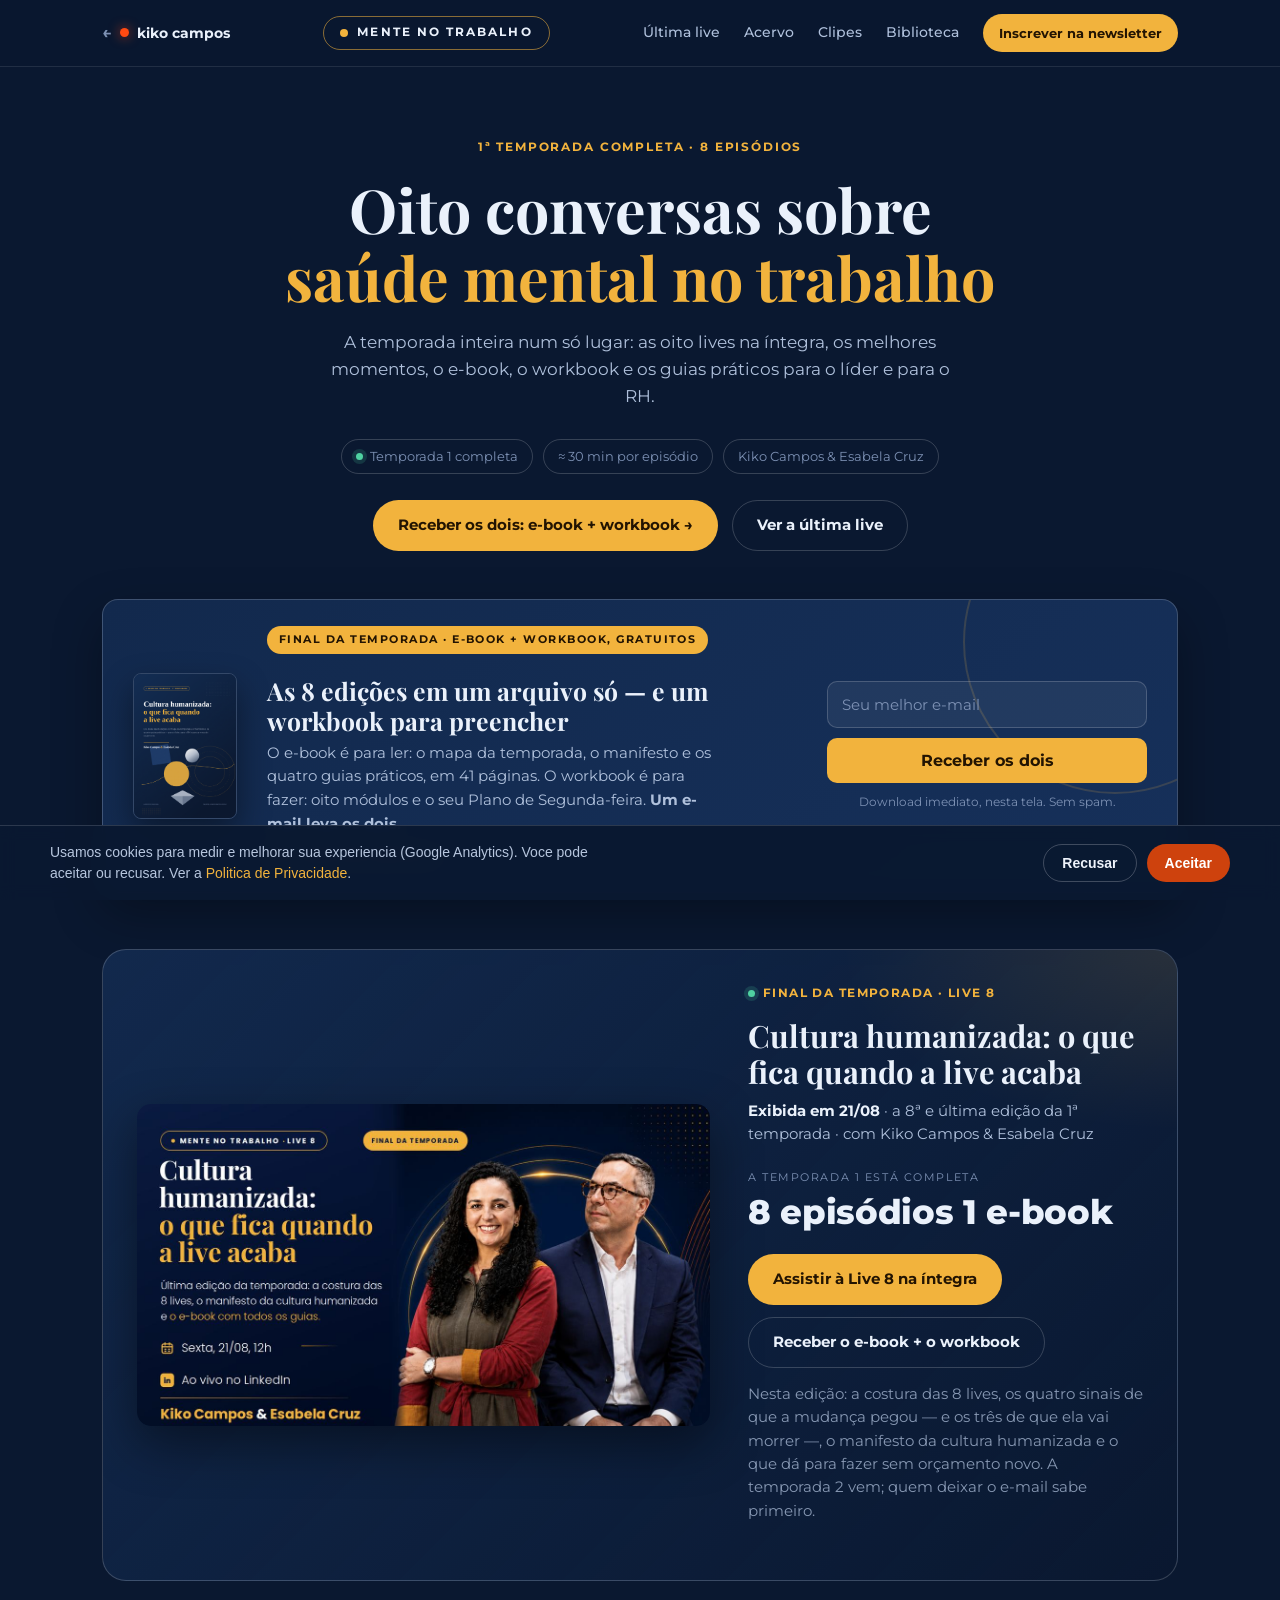
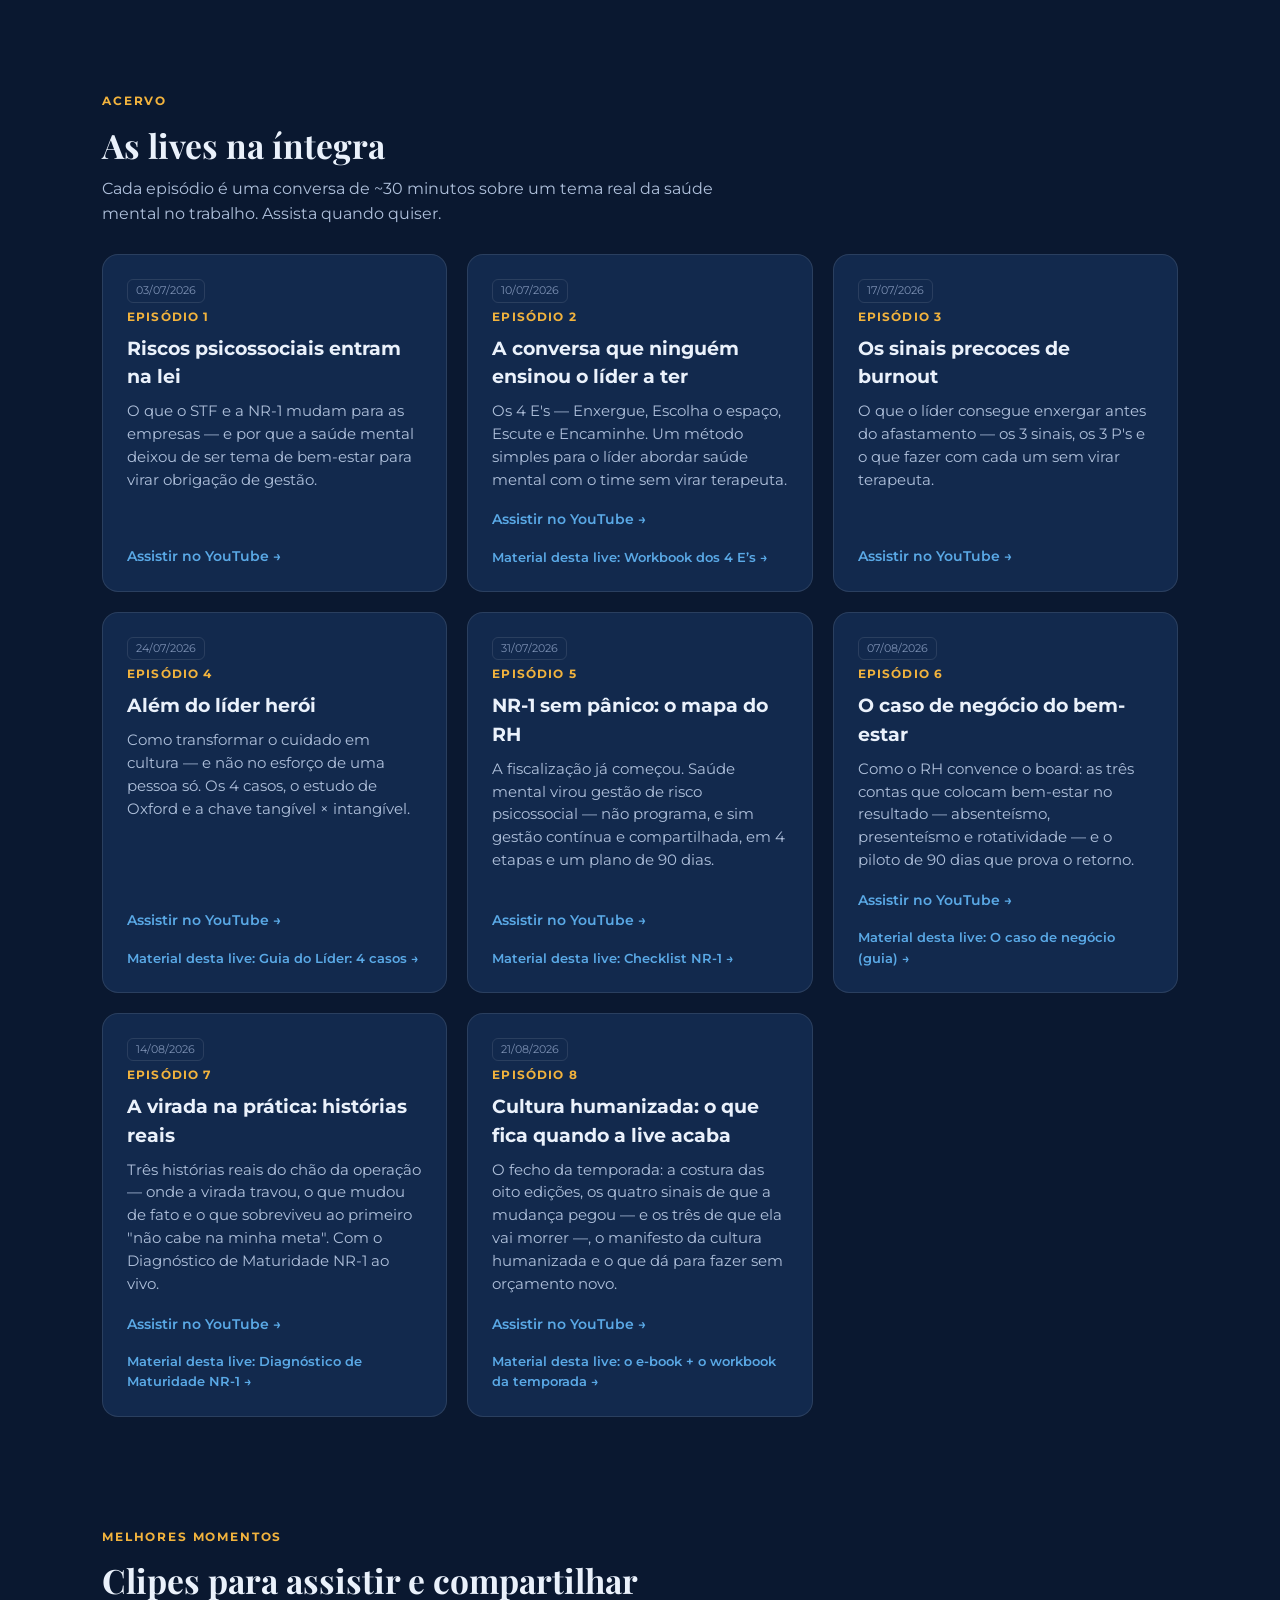
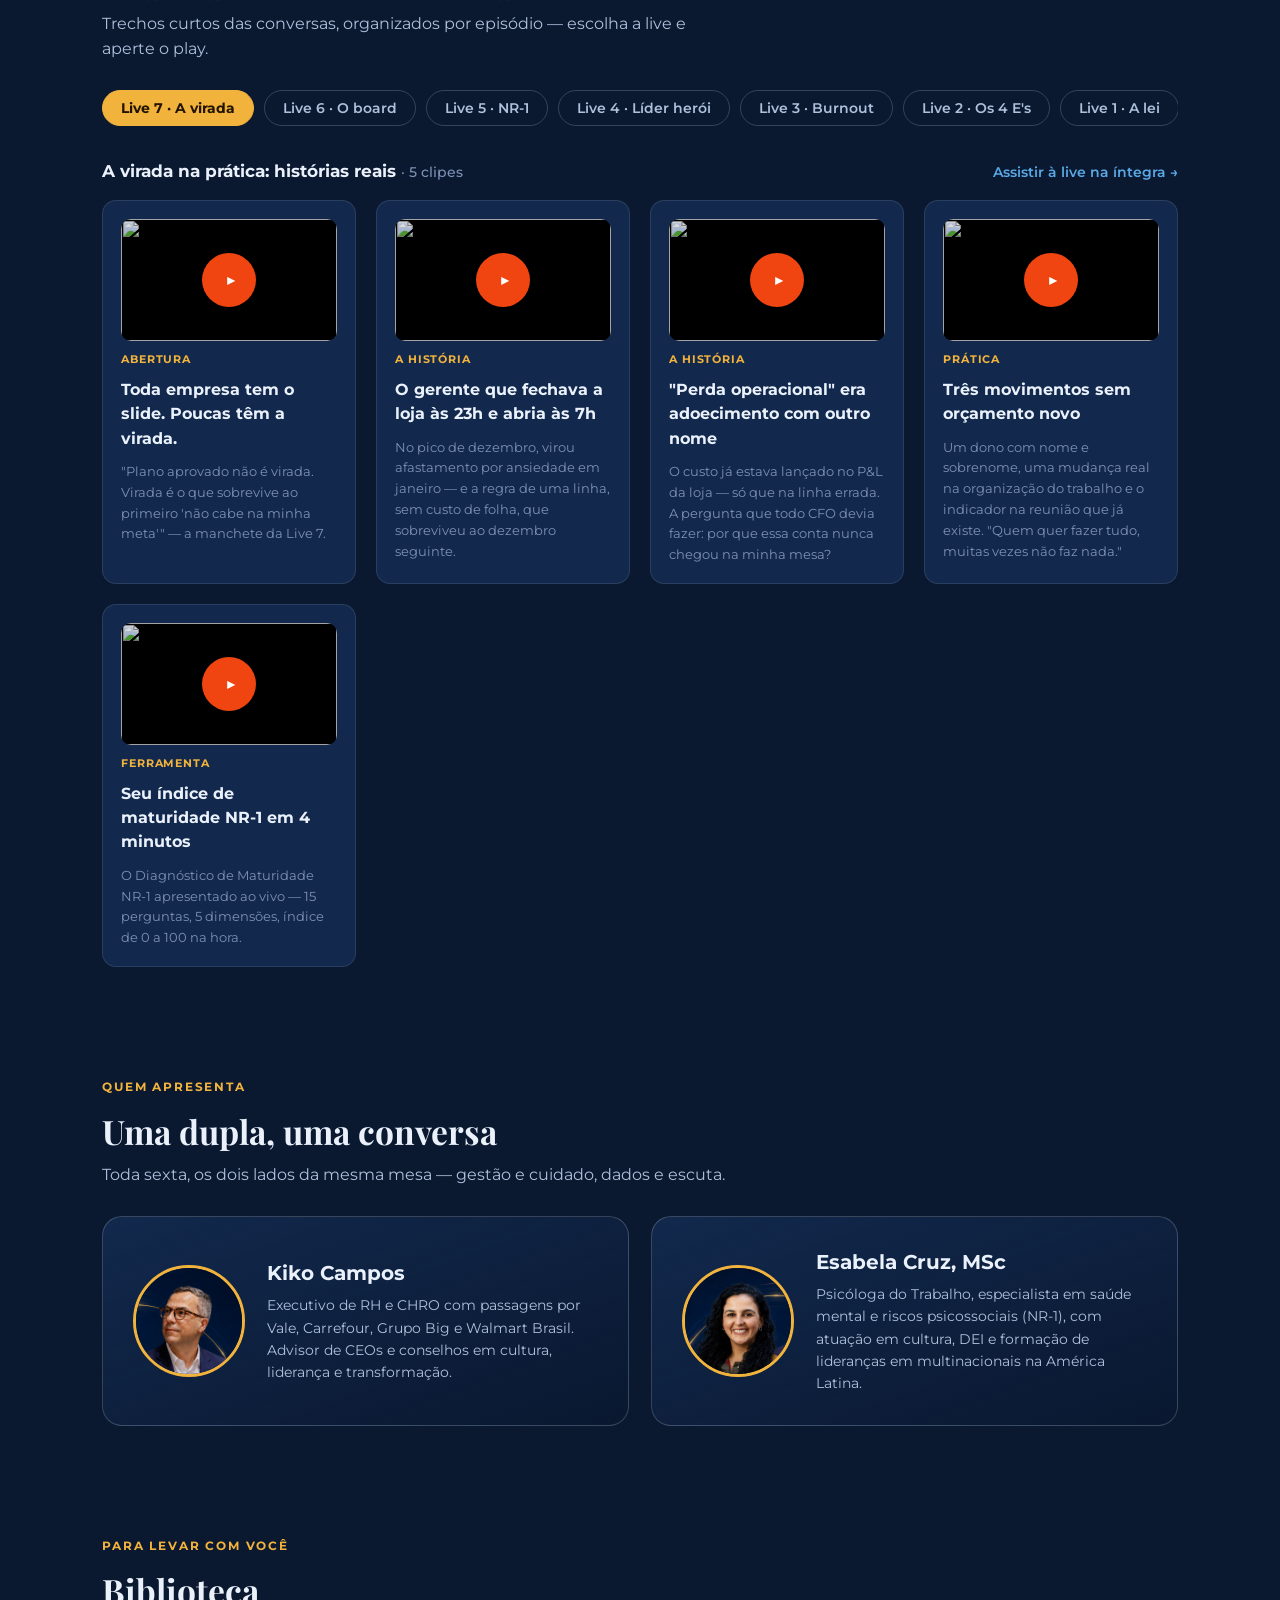
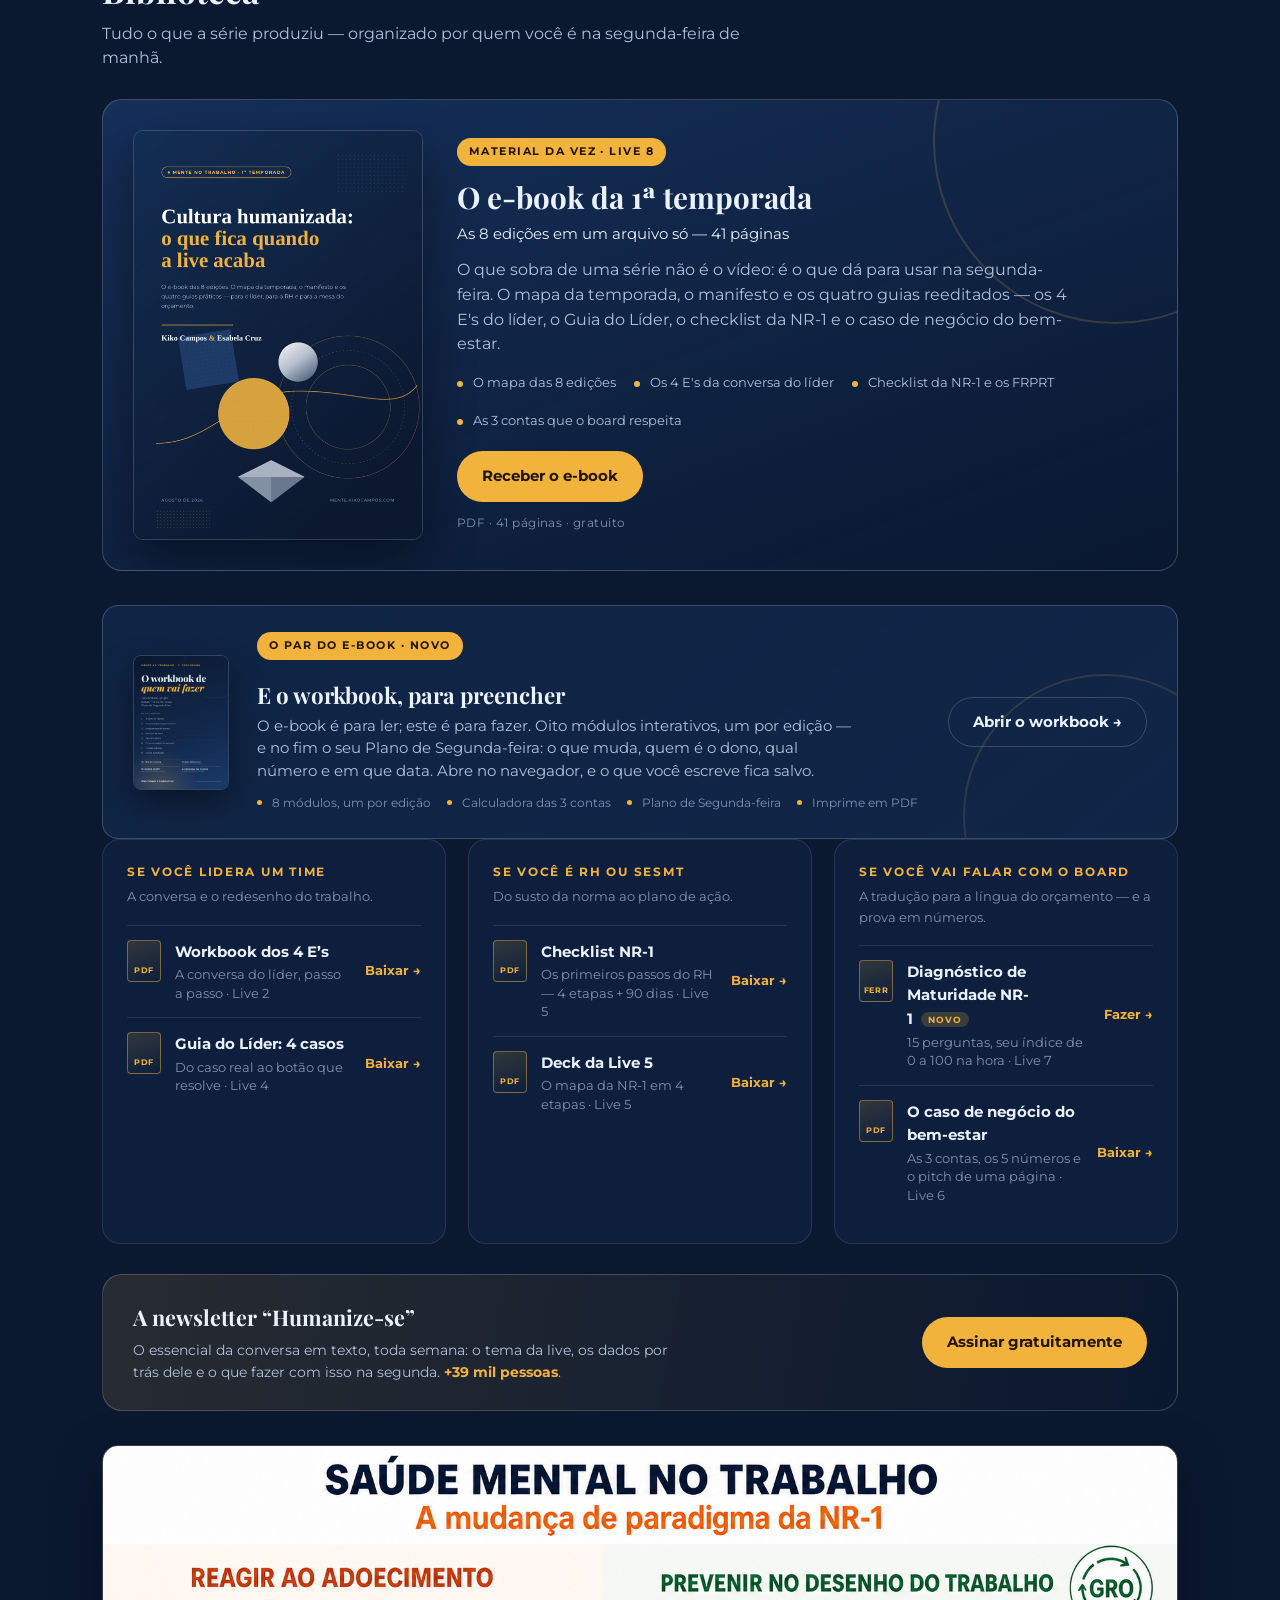
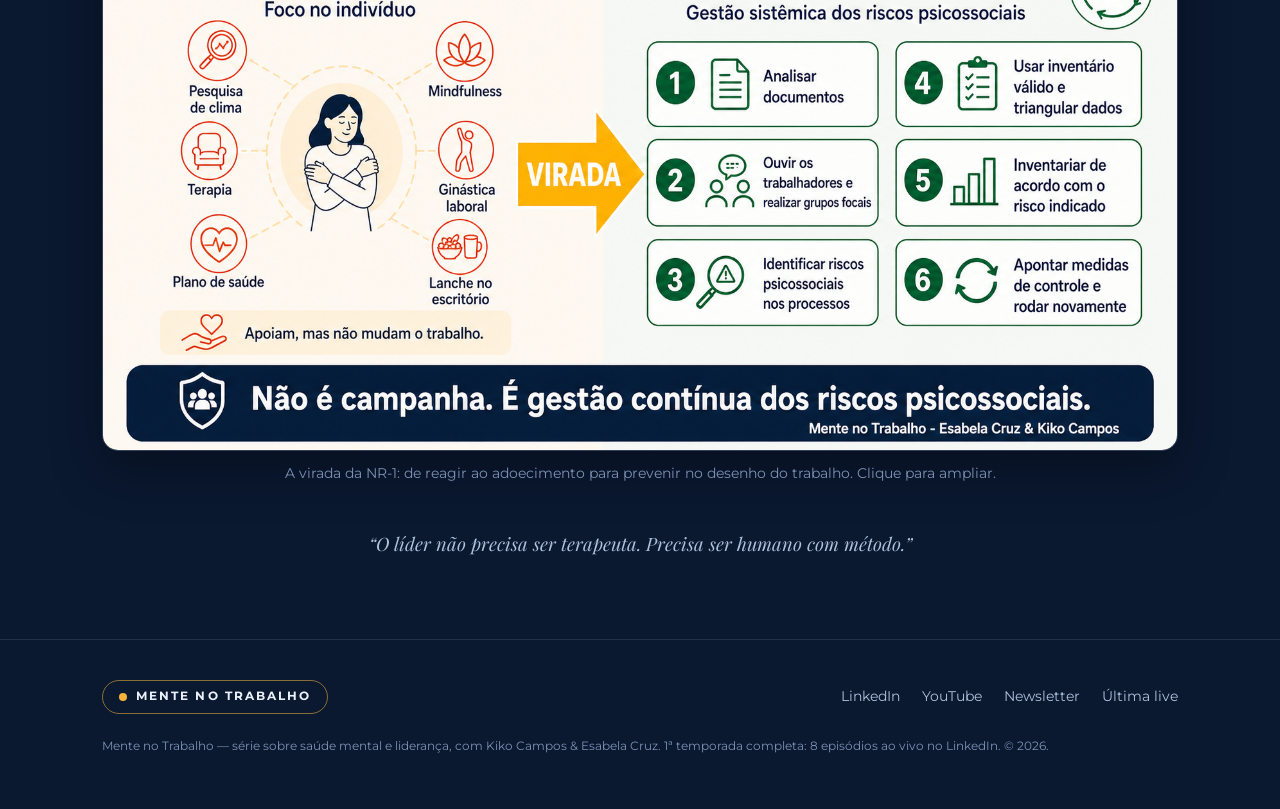
==== commit 538a513d: "Hero e rodape: temporada 1 completa" ====
--- a/index.html
+++ b/index.html
@@ -417,11 +417,11 @@
 <a id="topo"></a>
 <section class="hero">
   <div class="wrap">
-    <div class="eyebrow">Série semanal ao vivo · Sextas, 12h</div>
-    <h1>Uma conversa por semana sobre<br><span class="g">saúde mental no trabalho</span></h1>
-    <p class="lead">Todo o material da série num só lugar: as lives na íntegra, os melhores momentos, a newsletter e os guias práticos para o líder e para o RH.</p>
+    <div class="eyebrow">1ª temporada completa · 8 episódios</div>
+    <h1>Oito conversas sobre<br><span class="g">saúde mental no trabalho</span></h1>
+    <p class="lead">A temporada inteira num só lugar: as oito lives na íntegra, os melhores momentos, o e-book, o workbook e os guias práticos para o líder e para o RH.</p>
     <div class="meta">
-      <span><i class="dot"></i> Ao vivo no LinkedIn</span>
+      <span><i class="dot"></i> Temporada 1 completa</span>
       <span>≈ 30 min por episódio</span>
       <span>Kiko Campos &amp; Esabela Cruz</span>
     </div>
@@ -874,7 +874,7 @@
         <a href="#ultima">Última live</a>
       </nav>
     </div>
-    <div class="copy">Mente no Trabalho — série semanal sobre saúde mental e liderança, com Kiko Campos &amp; Esabela Cruz. Sextas, 12h, ao vivo no LinkedIn. © 2026.</div>
+    <div class="copy">Mente no Trabalho — série sobre saúde mental e liderança, com Kiko Campos &amp; Esabela Cruz. 1ª temporada completa: 8 episódios ao vivo no LinkedIn. © 2026.</div>
   </div>
 </footer>
 
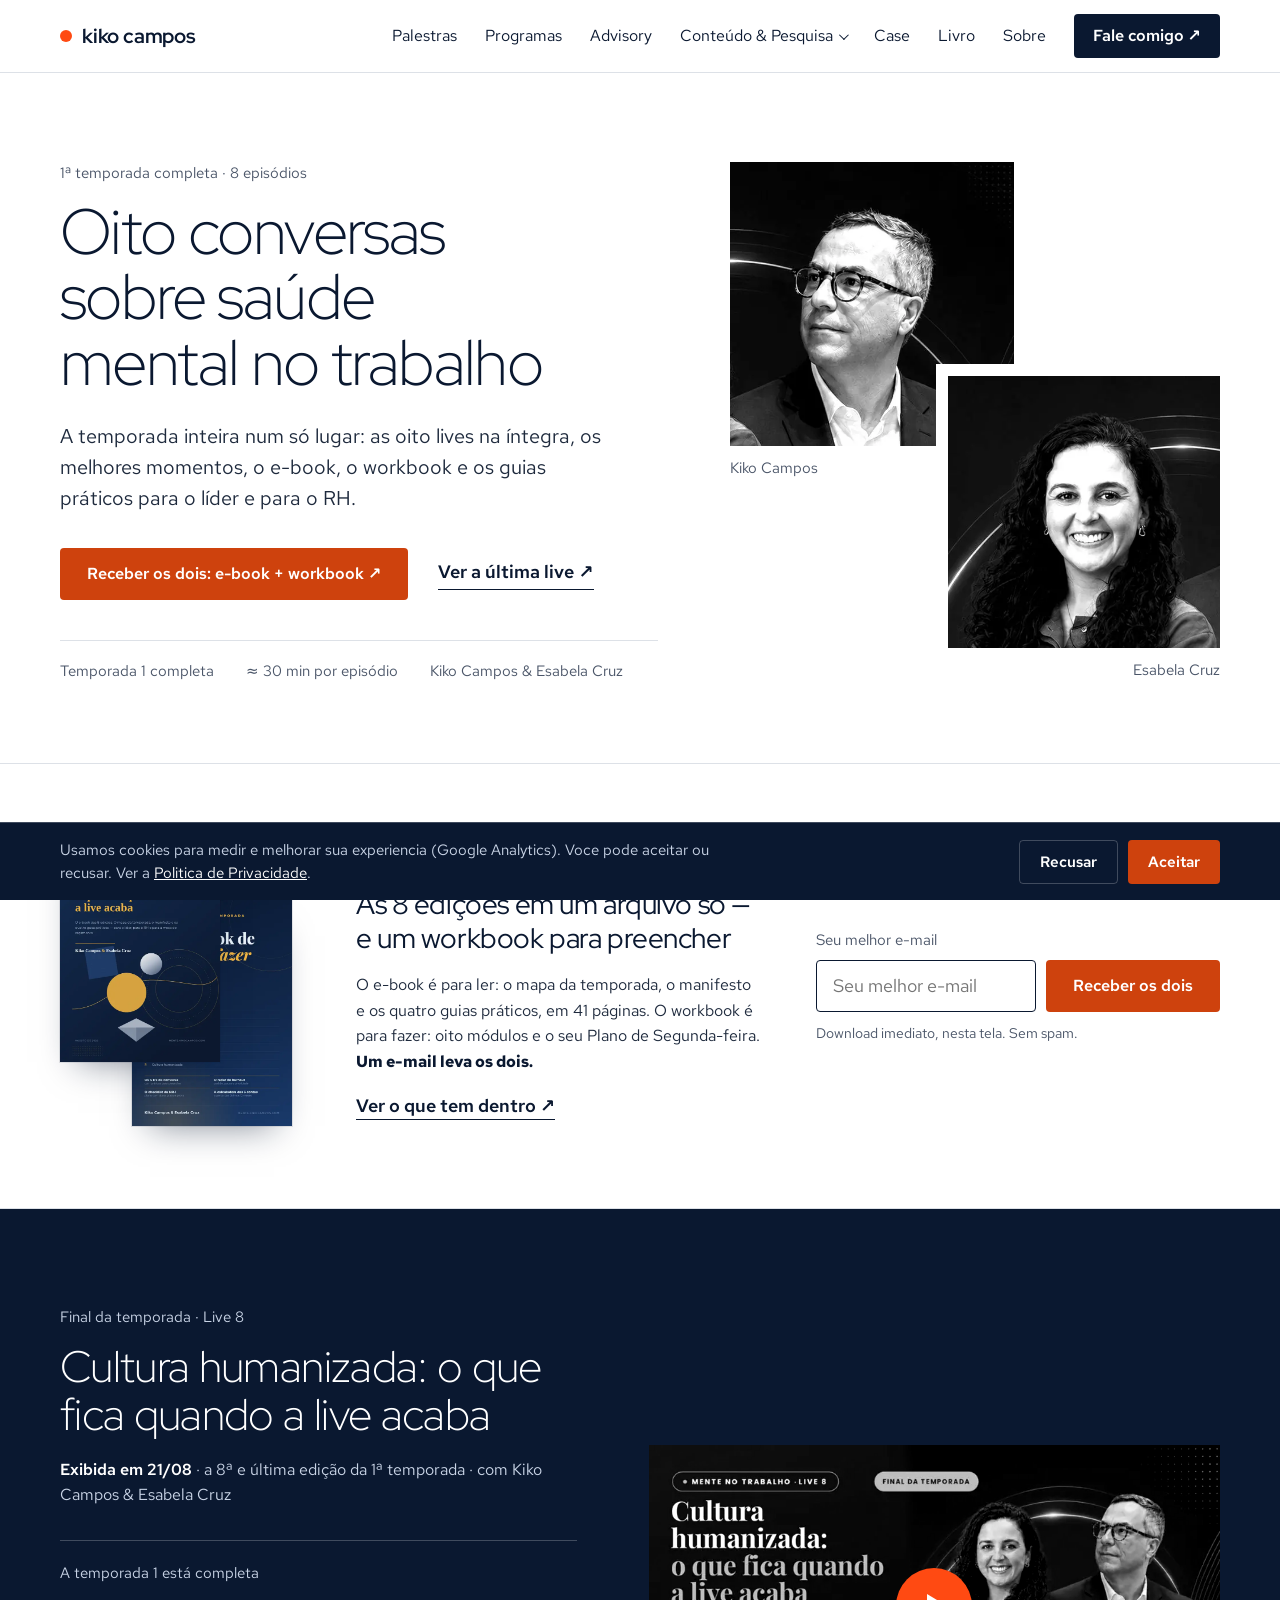
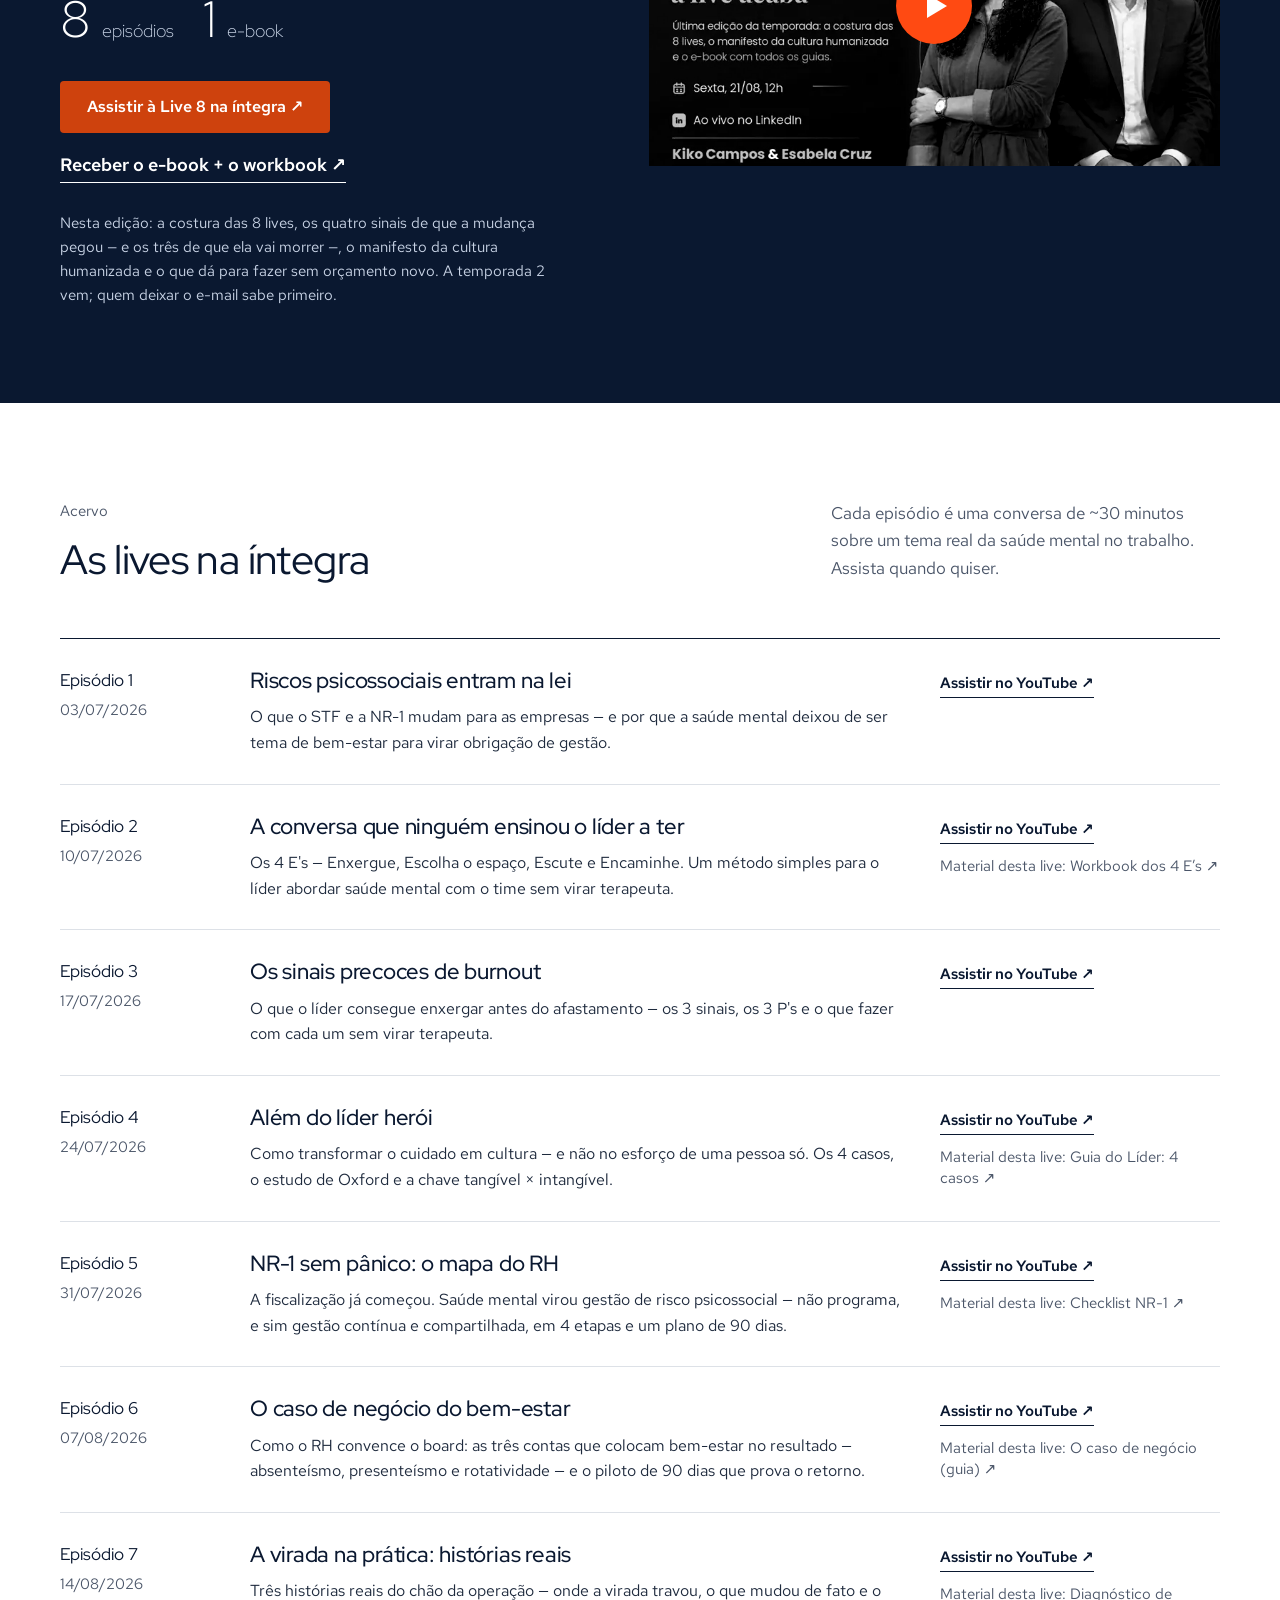
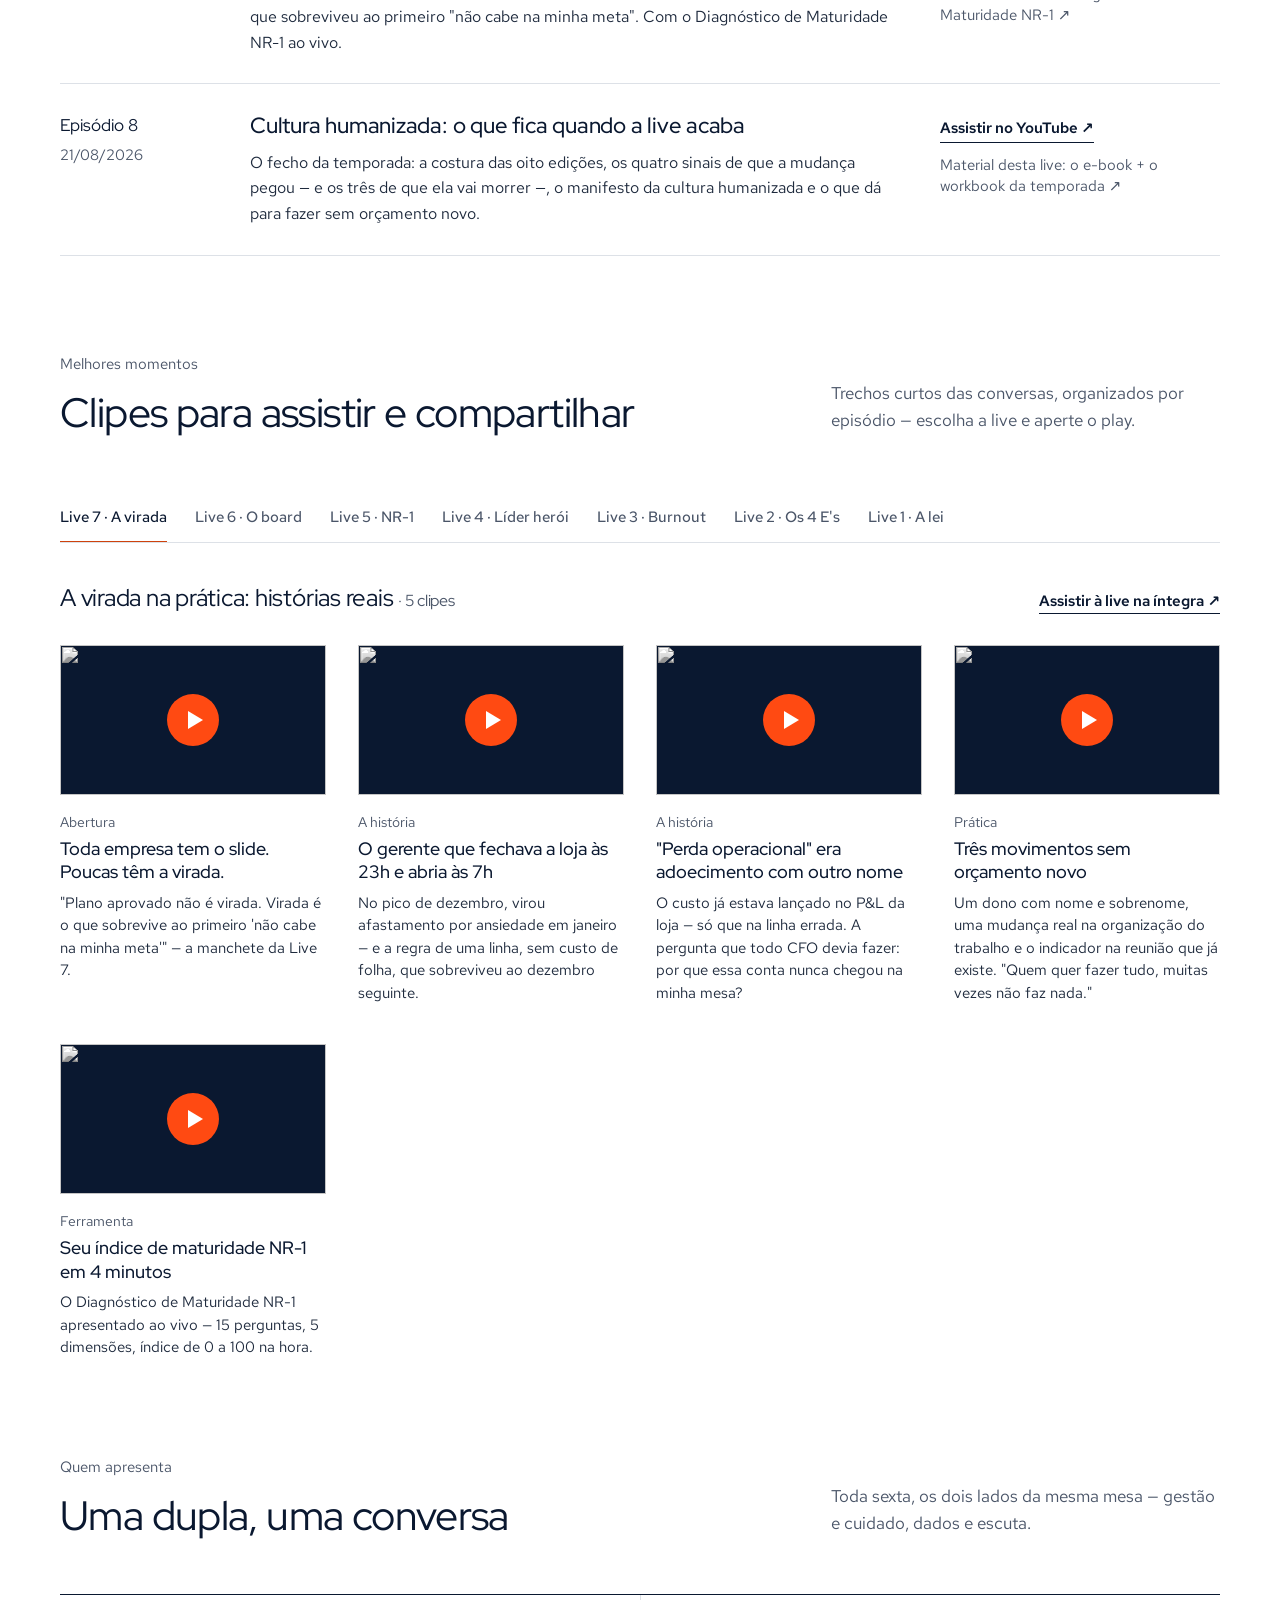
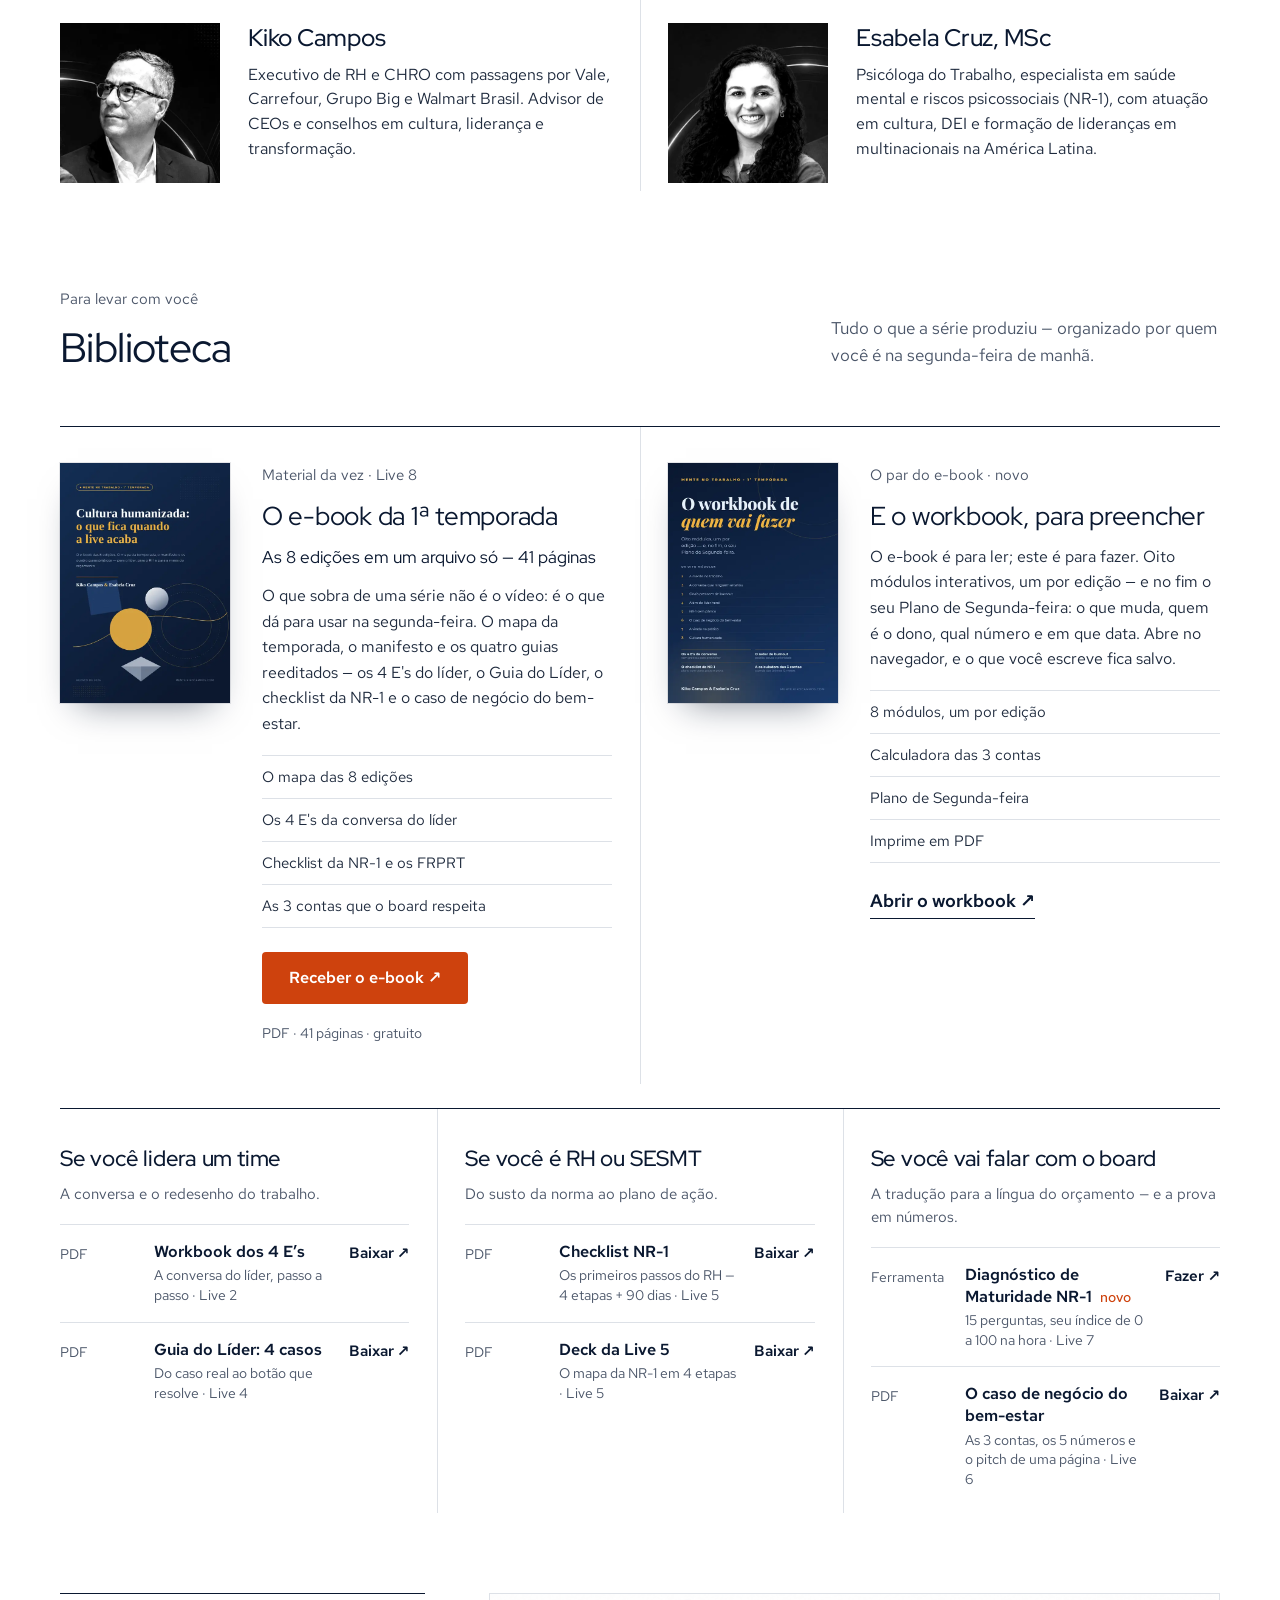
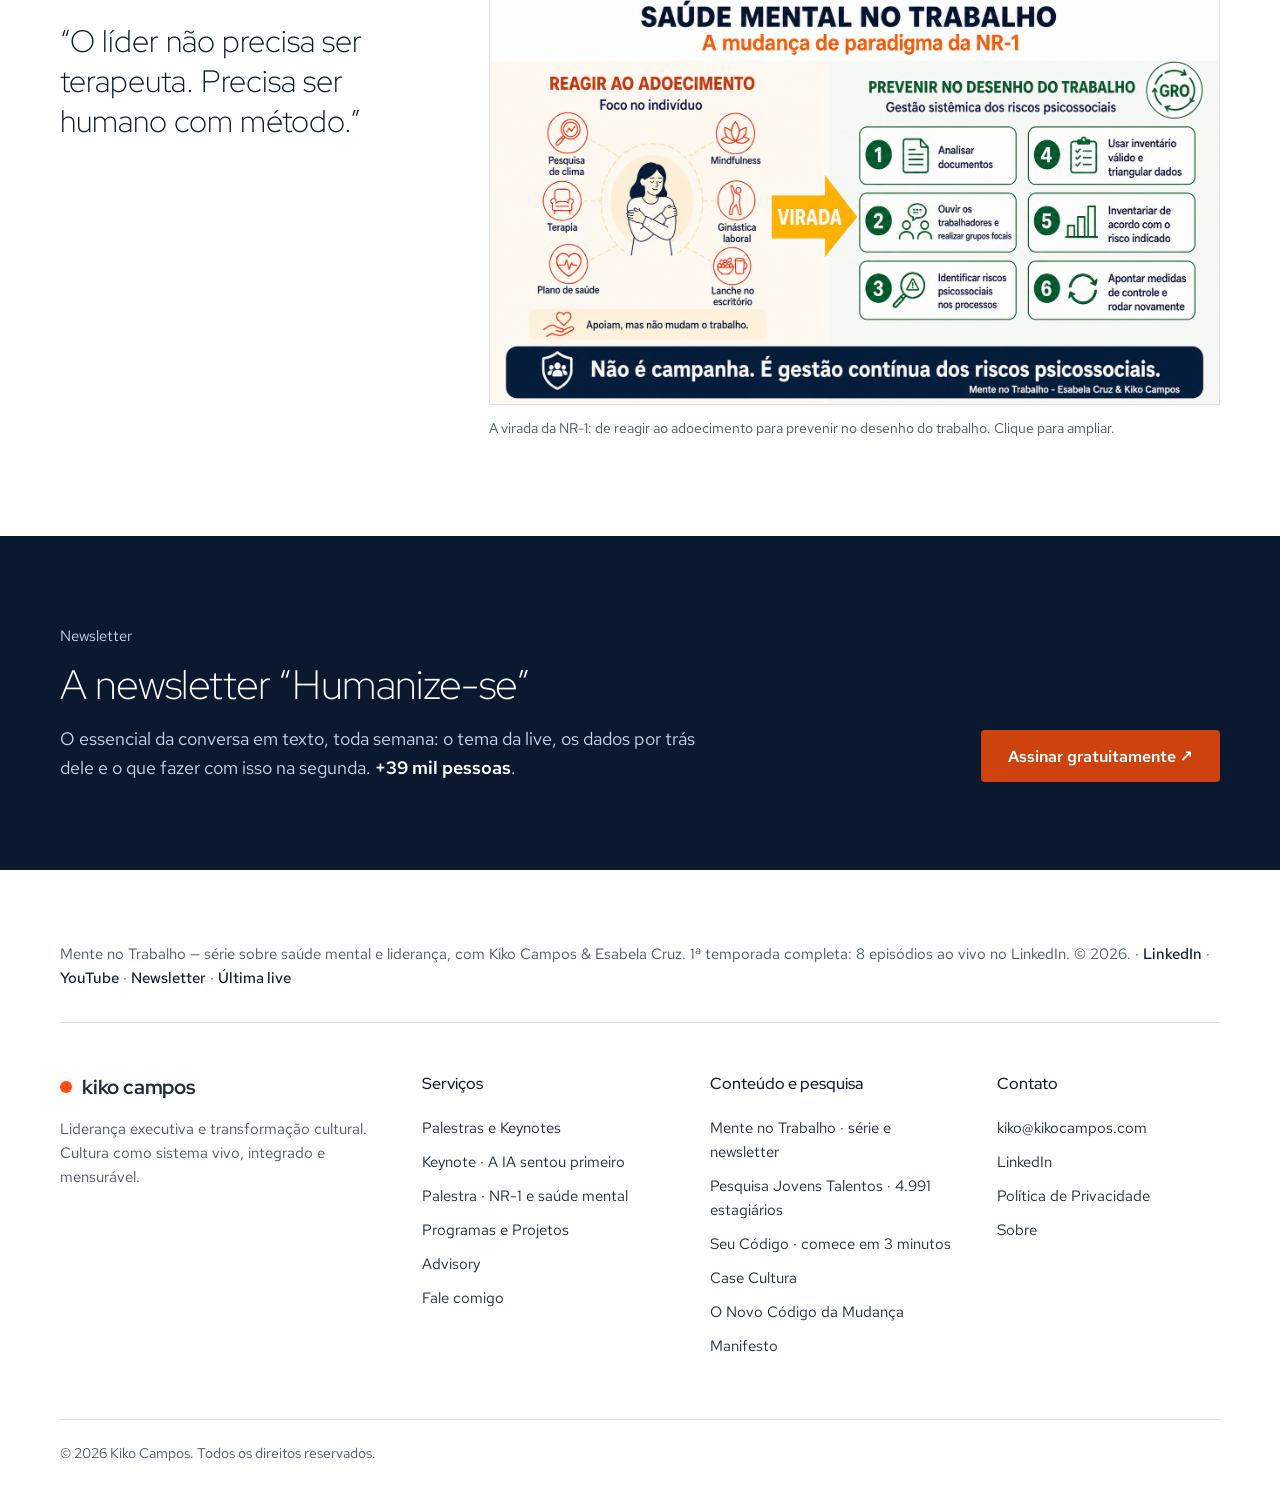
==== commit 5f484d45: "Redesenho v5: identidade visual de kikocampos.com em mente-no-trabalho - Mesmo padrão visual do site" ====
--- a/index.html
+++ b/index.html
@@ -1,29 +1,26 @@
-<!DOCTYPE html>
+<!doctype html>
 <html lang="pt-BR">
 <head>
-<meta charset="UTF-8">
+<meta charset="utf-8">
+<meta name="viewport" content="width=device-width, initial-scale=1">
 <!-- Google Analytics 4 + Consent Mode (LGPD) — ecossistema kikocampos.com -->
 <script async src="https://www.googletagmanager.com/gtag/js?id=G-RD1P3CKLSE"></script>
 <script>
   window.dataLayer = window.dataLayer || [];
   function gtag(){dataLayer.push(arguments);}
   gtag('js', new Date());
-
   // 1) Consentimento comeca NEGADO (exigencia LGPD)
   gtag('consent', 'default', { 'analytics_storage': 'denied' });
-
   // 2) Se o visitante JA aceitou (aqui ou em kikocampos.com), concede ANTES do config.
   //    E isto que faz o page_view ser contado para quem ja consentiu.
   if (document.cookie.indexOf('kc_cookie=accepted') > -1) {
     gtag('consent', 'update', { 'analytics_storage': 'granted' });
   }
-
   // 3) Mesma propriedade + continuidade de sessao entre os dominios do ecossistema
   gtag('config', 'G-RD1P3CKLSE', {
     'linker': { 'domains': ['kikocampos.com', 'mente.kikocampos.com', 'jovens.kikocampos.com'] }
   });
 </script>
-<meta name="viewport" content="width=device-width, initial-scale=1.0">
 <title>Mente no Trabalho — Materiais da série</title>
 <meta name="description" content="O acervo da série Mente no Trabalho, com Kiko Campos & Esabela Cruz: lives, clipes, newsletter, o e-book da 1ª temporada e o workbook interativo das 8 edições.">
 <meta property="og:title" content="Mente no Trabalho — com Kiko Campos & Esabela Cruz">
@@ -38,555 +35,160 @@
 <link rel="apple-touch-icon" href="apple-touch-icon.png">
 <link rel="preconnect" href="https://fonts.googleapis.com">
 <link rel="preconnect" href="https://fonts.gstatic.com" crossorigin>
-<link href="https://fonts.googleapis.com/css2?family=Playfair+Display:wght@700;800&family=Montserrat:wght@400;500;600;700;800&display=swap" rel="stylesheet">
-<style>
-  :root{
-    --bg:#0A1830;            /* azul-escuro da série */
-    --bg-2:#0E2140;
-    --panel:#12294d;
-    --panel-2:#16305a;
-    --line:rgba(255,255,255,.10);
-    --line-strong:rgba(255,255,255,.18);
-    --ink:#EAF1FB;
-    --ink-soft:#AFC0DB;
-    --ink-mute:#7D91B4;
-    --accent:#F2B33D;        /* âmbar das artes */
-    --accent-2:#5AA9E6;
-    --good:#4FD1A1;
-    --radius:16px;
-    --maxw:1120px;
-    --font:"Montserrat",-apple-system,BlinkMacSystemFont,"Segoe UI",Roboto,Helvetica,Arial,sans-serif;
-    --display:"Playfair Display",Georgia,"Times New Roman",serif;
-  }
-  *{box-sizing:border-box}
-  html{scroll-behavior:smooth}
-  body{
-    margin:0;font-family:var(--font);color:var(--ink);
-    background:
-      radial-gradient(1000px 540px at 82% -10%, rgba(90,169,230,.10), transparent 60%),
-      var(--bg);
-    line-height:1.55;-webkit-font-smoothing:antialiased;
-  }
-  a{color:inherit;text-decoration:none}
-  .wrap{max-width:var(--maxw);margin:0 auto;padding:0 22px}
-  .eyebrow{
-    font-size:.72rem;letter-spacing:.16em;text-transform:uppercase;
-    color:var(--accent);font-weight:700;
-  }
-
-  /* ---------- NAV ---------- */
-  header.nav{
-    position:sticky;top:0;z-index:50;
-    backdrop-filter:blur(10px);
-    background:rgba(10,24,48,.78);
-    border-bottom:1px solid var(--line);
-  }
-  .nav-in{display:flex;align-items:center;justify-content:space-between;height:66px;gap:14px}
-  .back-chip{display:inline-flex;align-items:center;gap:8px;color:var(--ink);font-weight:700;font-size:.9rem;text-decoration:none;white-space:nowrap;border:0;padding:0}.back-chip .ba-arrow{color:var(--ink-mute);font-weight:700;font-size:1rem;line-height:1}.back-chip .ba-dot{width:9px;height:9px;border-radius:50%;background:#FF4A12;box-shadow:0 0 12px rgba(255,74,18,.7);flex:none}
-  .back-chip:hover{color:#fff}
-  .brand{
-    display:inline-flex;align-items:center;gap:9px;
-    border:1px solid rgba(242,179,61,.55);border-radius:999px;padding:7px 16px;
-    font-size:.72rem;font-weight:700;letter-spacing:.18em;text-transform:uppercase;color:var(--ink);
-    white-space:nowrap;
-  }
-  .brand .dot-a{width:8px;height:8px;border-radius:50%;background:var(--accent);flex:none}
-  .nav-links{display:flex;gap:24px;align-items:center}
-  .nav-links a{color:var(--ink-soft);font-size:.86rem;font-weight:500}
-  .nav-links a:hover{color:var(--ink)}
-  .nav-links a.nav-cta{
-    background:var(--accent);color:#231402;padding:9px 16px;border-radius:999px;
-    font-weight:700;font-size:.82rem;white-space:nowrap;
-  }
-  .nav-links a.nav-cta:hover{color:#231402;filter:brightness(1.05)}
-  @media(max-width:900px){
-    .nav-links a:not(.nav-cta){display:none}
-  }
-  @media(max-width:560px){
-    .back-chip{font-size:.84rem;gap:7px}
-    .brand{display:none}
-    .nav-in{gap:10px}
-    .nav-links a.nav-cta{padding:8px 13px;font-size:.75rem}
-  }
-
-  /* ---------- HERO ---------- */
-  .hero{padding:72px 0 40px;text-align:center}
-  .hero .eyebrow{margin-bottom:18px}
-  .hero h1{
-    font-family:var(--display);
-    font-size:clamp(2.2rem,5.4vw,3.8rem);line-height:1.12;margin:0 0 18px;
-    font-weight:700;letter-spacing:0;
-  }
-  .hero h1 .g{color:var(--accent)}
-  .hero p.lead{
-    max-width:640px;margin:0 auto 30px;color:var(--ink-soft);font-size:1.08rem;
-  }
-  .hero .meta{
-    display:flex;gap:10px;justify-content:center;flex-wrap:wrap;color:var(--ink-mute);
-    font-size:.84rem;margin-bottom:8px;
-  }
-  .hero .meta span{
-    border:1px solid var(--line-strong);border-radius:999px;padding:6px 14px;
-    display:inline-flex;gap:7px;align-items:center;
-  }
-  .dot{width:7px;height:7px;border-radius:50%;background:var(--good);box-shadow:0 0 0 4px rgba(79,209,161,.16)}
-
-  /* ---------- BUTTONS ---------- */
-  .btn{
-    display:inline-flex;align-items:center;gap:9px;justify-content:center;
-    padding:13px 24px;border-radius:999px;font-weight:700;font-size:.92rem;
-    border:1px solid transparent;cursor:pointer;transition:.15s;
-    background:transparent;-webkit-appearance:none;appearance:none;font-family:inherit;
-  }
-  .btn-primary{background:var(--accent);color:#231402}
-  .btn-primary:hover{filter:brightness(1.06);transform:translateY(-1px)}
-  .btn-ghost{border-color:var(--line-strong);color:var(--ink)}
-  .btn-ghost:hover{background:rgba(255,255,255,.05)}
-  .btn-row{display:flex;gap:14px;justify-content:center;flex-wrap:wrap}
-
-  /* ---------- SECTIONS ---------- */
-  section{padding:56px 0;scroll-margin-top:80px}
-  .sec-head{margin-bottom:28px}
-  .sec-head h2{
-    font-family:var(--display);
-    font-size:clamp(1.5rem,3vw,2.1rem);margin:8px 0 6px;font-weight:700;letter-spacing:0;
-  }
-  .sec-head p{color:var(--ink-soft);margin:0;max-width:640px}
-
-  /* ---------- NEXT LIVE ---------- */
-  .next{
-    display:grid;grid-template-columns:1.45fr 1fr;gap:38px;align-items:center;
-    background:linear-gradient(135deg,var(--panel),rgba(10,24,48,.55));
-    border:1px solid var(--line-strong);border-radius:24px;
-    padding:34px;position:relative;overflow:hidden;
-  }
-  .next::before{
-    content:"";position:absolute;inset:0;pointer-events:none;
-    background:radial-gradient(560px 300px at 100% 0%,rgba(242,179,61,.12),transparent 60%);
-  }
-  .next-art-link{display:block;position:relative;z-index:1;transition:.2s}
-  .next-art-link:hover{transform:translateY(-3px)}
-  .next-art{width:100%;height:auto;display:block;border-radius:14px;box-shadow:0 18px 50px rgba(0,0,0,.45)}
-  .next-info{position:relative;z-index:1;min-width:0}
-  .live-badge{
-    display:flex;align-items:center;gap:8px;font-weight:700;font-size:.74rem;
-    letter-spacing:.12em;text-transform:uppercase;color:var(--accent);margin-bottom:16px;
-  }
-  .next-info h3{
-    font-family:var(--display);font-weight:700;letter-spacing:0;
-    font-size:clamp(1.5rem,2.4vw,2.1rem);line-height:1.15;margin:0 0 10px;
-  }
-  .next-info .when{color:var(--ink-soft);font-size:.94rem;margin:0 0 24px}
-  .next-info .when strong{color:var(--ink)}
-  .next-count .cd-label{font-size:.7rem;letter-spacing:.14em;text-transform:uppercase;color:var(--ink-mute);margin-bottom:8px}
-  .cd-big{font-size:2.1rem;font-weight:800;line-height:1;letter-spacing:-.01em}
-  #countdown{color:var(--accent)}
-  #countdown span{font-size:1rem;color:var(--ink-mute);font-weight:600}
-  .next-btns{margin-top:26px;display:flex;gap:12px;flex-wrap:wrap}
-  @media(max-width:940px){
-    .next{grid-template-columns:1fr;padding:24px;gap:24px}
-    .next-info{text-align:center}
-    .live-badge{justify-content:center}
-    .next-btns{justify-content:center}
-    .cd-big{font-size:1.8rem}
-  }
-
-  /* ---------- LIVES / GRID ---------- */
-  .grid{display:grid;gap:20px}
-  .grid-3{grid-template-columns:repeat(3,1fr)}
-  .grid-4{grid-template-columns:repeat(4,1fr)}
-  @media(max-width:900px){.grid-3,.grid-4{grid-template-columns:repeat(2,1fr)}}
-  @media(max-width:600px){.grid-3,.grid-4{grid-template-columns:1fr}}
-
-  .card{
-    background:var(--panel);border:1px solid var(--line);border-radius:var(--radius);
-    padding:24px;transition:.18s;position:relative;display:flex;flex-direction:column;
-  }
-  .card:hover{border-color:var(--line-strong);transform:translateY(-3px);background:var(--panel-2)}
-  .card .num{font-size:.72rem;color:var(--accent);font-weight:700;letter-spacing:.1em;text-transform:uppercase}
-  .card h3{font-size:1.16rem;margin:8px 0 8px;font-weight:700;letter-spacing:0}
-  .card .desc{color:var(--ink-soft);font-size:.92rem;margin:0 0 18px;flex:1}
-  .card .foot{display:flex;gap:14px;align-items:center;font-size:.86rem;flex-wrap:wrap}
-  .card .foot a{color:var(--accent-2);font-weight:600;display:inline-flex;align-items:center;gap:6px}
-  .card .foot a:hover{color:var(--ink)}
-  .tag{
-    display:inline-block;align-self:flex-start;font-size:.7rem;color:var(--ink-mute);
-    border:1px solid var(--line);border-radius:6px;padding:2px 8px;margin-bottom:6px;
-  }
-
-  /* ---------- CLIPS ---------- */
-  .tabs{
-    display:flex;gap:10px;flex-wrap:nowrap;overflow-x:auto;-webkit-overflow-scrolling:touch;
-    padding-bottom:6px;margin-bottom:26px;scrollbar-width:none;
-  }
-  .tabs::-webkit-scrollbar{display:none}
-  .tab{
-    flex:none;border:1px solid var(--line-strong);border-radius:999px;
-    padding:9px 18px;font-size:.85rem;font-weight:600;color:var(--ink-soft);
-    background:transparent;cursor:pointer;transition:.15s;font-family:inherit;white-space:nowrap;
-  }
-  .tab:hover{color:var(--ink);border-color:var(--ink-mute)}
-  .tab[aria-selected="true"]{
-    background:var(--accent);border-color:var(--accent);color:#231402;font-weight:700;
-  }
-  .panel{display:none}
-  .panel.on{display:block}
-  .panel-head{
-    display:flex;align-items:baseline;justify-content:space-between;gap:14px;
-    margin:0 0 16px;flex-wrap:wrap;
-  }
-  .panel-head h3{margin:0;font-size:1.05rem;font-weight:700}
-  .panel-head h3 span{color:var(--ink-mute);font-weight:500;font-size:.88rem}
-  .panel-head a{color:var(--accent-2);font-size:.85rem;font-weight:600;white-space:nowrap}
-  .panel-head a:hover{color:var(--ink)}
-
-  .clip{
-    background:var(--panel);border:1px solid var(--line);border-radius:14px;
-    padding:18px 18px;transition:.16s;display:flex;flex-direction:column;gap:10px;
-  }
-  .clip:hover{border-color:var(--accent);transform:translateY(-2px)}
-  .clip video{width:100%;aspect-ratio:16/9;border-radius:10px;display:block;background:#000}
-  .clip .k{font-size:.7rem;color:var(--accent);font-weight:700;letter-spacing:.08em;text-transform:uppercase}
-  .clip h4{margin:0;font-size:.98rem;font-weight:700}
-  .clip p{margin:0;color:var(--ink-mute);font-size:.84rem;flex:1}
-
-  /* ---------- MATERIALS ---------- */
-  .split{display:grid;grid-template-columns:repeat(auto-fit,minmax(258px,1fr));gap:22px}
-  @media(max-width:900px){.split{grid-template-columns:1fr}}
-  .infografico{margin:34px 0 0}
-  .infografico a{display:block;transition:.2s}
-  .infografico a:hover{transform:translateY(-2px)}
-  .infografico img{width:100%;height:auto;display:block;border-radius:16px;border:1px solid var(--line-strong);box-shadow:0 18px 50px rgba(0,0,0,.35)}
-  .infografico figcaption{margin-top:12px;color:var(--ink-mute);font-size:.86rem;text-align:center}
-  .offer{
-    border:1px solid var(--line-strong);border-radius:20px;padding:30px;
-    background:linear-gradient(160deg,var(--panel),rgba(10,24,48,.4));
-    display:flex;flex-direction:column;
-  }
-  .offer .kind{font-size:.7rem;letter-spacing:.14em;text-transform:uppercase;color:var(--ink-mute);font-weight:700;margin-bottom:12px}
-  .offer h3{font-family:var(--display);font-size:1.35rem;margin:0 0 8px;font-weight:700;letter-spacing:0}
-  .offer .big-num{font-size:.86rem;color:var(--accent);font-weight:700;margin-bottom:10px}
-  .offer p{color:var(--ink-soft);margin:0 0 22px;flex:1;font-size:.94rem}
-  .offer .btn{align-self:flex-start}
-
-  /* ---------- HOSTS ---------- */
-  .hosts{display:grid;grid-template-columns:1fr 1fr;gap:22px}
-  @media(max-width:760px){.hosts{grid-template-columns:1fr}}
-  .host{
-    border:1px solid var(--line-strong);border-radius:20px;padding:30px;
-    background:linear-gradient(160deg,var(--panel),rgba(10,24,48,.4));
-    display:flex;gap:22px;align-items:center;
-  }
-  .host img{width:112px;height:112px;border-radius:50%;object-fit:cover;border:3px solid var(--accent);flex:none}
-  .host h3{margin:0 0 6px;font-size:1.22rem;font-weight:700;letter-spacing:0}
-  .host p{margin:0;color:var(--ink-soft);font-size:.9rem}
-  @media(max-width:480px){.host{flex-direction:column;text-align:center}}
-
-  /* ---------- FOOTER ---------- */
-  footer{border-top:1px solid var(--line);padding:40px 0 54px;margin-top:20px}
-  .foot-in{display:flex;justify-content:space-between;gap:20px;flex-wrap:wrap;align-items:center}
-  .foot-links{display:flex;gap:22px;font-size:.86rem;color:var(--ink-soft);flex-wrap:wrap}
-  .foot-links a:hover{color:var(--ink)}
-  .copy{color:var(--ink-mute);font-size:.78rem;margin-top:22px}
-  .sig{
-    font-family:var(--display);
-    text-align:center;color:var(--ink-soft);font-style:italic;font-size:1.15rem;
-    max-width:620px;margin:0 auto;padding:8px 0 4px;
-  }
-
-.clip .ytlite{position:relative;width:100%;aspect-ratio:16/9;border-radius:10px;overflow:hidden;cursor:pointer;background:#000;display:block}.clip .ytlite img{width:100%;height:100%;object-fit:cover;display:block;opacity:.85;transition:opacity .2s}.clip .ytlite:hover img{opacity:1}.clip .ytlite .ytplay{position:absolute;top:50%;left:50%;transform:translate(-50%,-50%);width:54px;height:54px;border-radius:50%;background:rgba(255,74,18,.94);color:#fff;display:flex;align-items:center;justify-content:center;font-size:19px;padding-left:2px;box-shadow:0 8px 24px rgba(0,0,0,.45);transition:transform .15s}.clip .ytlite:hover .ytplay{transform:translate(-50%,-50%) scale(1.08)}.clip .ytlite iframe{width:100%;height:100%;border:0;display:block}
-.clip .ytlite[role="button"]{cursor:pointer}
-.clip .ytlite:focus-visible{outline:3px solid var(--accent);outline-offset:3px}
-
-  /* ---- BIBLIOTECA (materiais) ---- */
-  .lib-hero{display:grid;grid-template-columns:.42fr 1fr;gap:34px;align-items:center;
-    border:1px solid var(--line-strong);border-radius:20px;padding:30px;
-    background:linear-gradient(160deg,var(--panel-2),rgba(10,24,48,.55));margin-bottom:34px;position:relative;overflow:hidden}
-  .lib-hero::after{content:'';position:absolute;right:-120px;top:-140px;width:360px;height:360px;border:2px solid rgba(242,179,61,.18);border-radius:50%;pointer-events:none}
-  .lib-hero > div{position:relative;z-index:1}
-  .lib-hero img{width:100%;border-radius:10px;box-shadow:0 22px 50px rgba(0,0,0,.45);display:block;border:1px solid rgba(255,255,255,.14)}
-  .flag{display:inline-flex;align-items:center;gap:8px;background:var(--accent);color:#231402;
-    font-size:.66rem;letter-spacing:.14em;text-transform:uppercase;font-weight:700;padding:6px 12px;border-radius:999px;margin-bottom:14px}
-  .lib-hero h3{font-family:var(--display);font-size:1.85rem;line-height:1.15;margin:0 0 8px}
-  .lib-hero .big-num{font-size:.95rem;margin-bottom:12px}
-  .lib-hero p{color:var(--ink-soft);margin:0 0 16px;max-width:56ch}
-  .inside{display:flex;gap:18px;flex-wrap:wrap;margin-bottom:20px}
-  .inside span{font-size:.8rem;color:var(--ink-soft);padding-left:16px;position:relative}
-  .inside span::before{content:'';position:absolute;left:0;top:8px;width:6px;height:6px;border-radius:50%;background:var(--accent)}
-  .meta-file{font-size:.74rem;color:var(--ink-mute);margin-top:12px;letter-spacing:.04em}
-  .trilhas{display:grid;grid-template-columns:repeat(auto-fit,minmax(300px,1fr));gap:22px}
-  .trilha{border:1px solid var(--line);border-radius:18px;padding:24px;background:rgba(18,41,77,.45)}
-  .trilha > .th{font-size:.72rem;letter-spacing:.15em;text-transform:uppercase;color:var(--accent);font-weight:700;margin-bottom:4px}
-  .trilha > .ts{font-size:.82rem;color:var(--ink-mute);margin-bottom:18px}
-  .mat{display:flex;gap:14px;align-items:flex-start;padding:14px 0;border-top:1px solid var(--line)}
-  .mat .ico{width:34px;min-width:34px;height:42px;border-radius:4px;border:1px solid rgba(242,179,61,.45);
-    background:linear-gradient(160deg,rgba(242,179,61,.16),transparent);display:flex;align-items:flex-end;justify-content:center;
-    font-size:.52rem;letter-spacing:.08em;color:var(--accent);font-weight:700;padding-bottom:4px}
-  .mat b{display:block;font-size:.95rem;margin-bottom:3px}
-  .mat p{margin:0;font-size:.8rem;color:var(--ink-mute);line-height:1.45}
-  .mat > a{font-size:.8rem;color:var(--accent);font-weight:700;text-decoration:none;white-space:nowrap;margin-left:auto;align-self:center}
-  .mat > a:hover{text-decoration:underline}
-  .mat > a.soon{color:var(--ink-mute);pointer-events:none}
-  .tag-new{font-size:.58rem;background:rgba(242,179,61,.2);color:var(--accent);padding:2px 7px;border-radius:999px;
-    letter-spacing:.1em;text-transform:uppercase;font-weight:700;margin-left:8px;vertical-align:middle}
-  .nlband{margin-top:30px;border:1px solid var(--line-strong);border-radius:20px;padding:26px 30px;
-    background:linear-gradient(100deg,rgba(242,179,61,.13),rgba(10,24,48,.2));display:flex;gap:26px;align-items:center;justify-content:space-between;flex-wrap:wrap}
-  .nlband h3{font-family:var(--display);font-size:1.35rem;margin:0 0 4px}
-  .nlband p{margin:0;color:var(--ink-soft);font-size:.9rem;max-width:60ch}
-  .mat-link{display:block;flex-basis:100%;margin-top:2px;font-size:.82rem;color:var(--accent);text-decoration:none;font-weight:600}
-  .mat-link:hover{text-decoration:underline}
-  @media(max-width:760px){.lib-hero{grid-template-columns:1fr;gap:22px}}
-
-  /* ===== BLOCO DO WORKBOOK (par do e-book) ===== */
-  .wb-band{margin-top:22px;border:1px solid var(--line-strong);border-radius:var(--radius);
-    background:linear-gradient(140deg,rgba(18,41,77,.75),rgba(22,48,90,.55));padding:26px 30px;
-    display:grid;grid-template-columns:96px 1fr auto;gap:28px;align-items:center;position:relative;overflow:hidden}
-  .wb-band::after{content:'';position:absolute;right:-70px;bottom:-120px;width:280px;height:280px;
-    border:2px solid rgba(242,179,61,.14);border-radius:50%;pointer-events:none}
-  .wb-band > *{position:relative;z-index:1}
-  .wb-band img{width:96px;border-radius:8px;display:block;border:1px solid rgba(255,255,255,.14);
-    box-shadow:0 14px 32px rgba(0,0,0,.42)}
-  .wb-band h3{font-family:var(--display);font-size:1.4rem;line-height:1.18;margin:8px 0 6px}
-  .wb-band p{color:var(--ink-soft);margin:0 0 10px;font-size:.92rem;max-width:60ch}
-  .wb-band .wb-in{display:flex;gap:16px;flex-wrap:wrap}
-  .wb-band .wb-in span{font-size:.78rem;color:var(--ink-mute);padding-left:15px;position:relative}
-  .wb-band .wb-in span::before{content:'';position:absolute;left:0;top:7px;width:5px;height:5px;border-radius:50%;background:var(--accent)}
-  @media(max-width:860px){.wb-band{grid-template-columns:80px 1fr;gap:20px;padding:22px}
-    .wb-band img{width:80px}.wb-band .btn{grid-column:1 / -1}}
-  /* ===== FAIXA DE CAPTURA DO E-BOOK (Live 8) ===== */
-  .ebook-sec{padding:8px 0 0}
-  .ebook-band{background:linear-gradient(140deg,var(--panel),var(--panel-2));border:1px solid var(--line-strong);
-    border-radius:var(--radius);padding:26px 30px;display:grid;grid-template-columns:104px 1fr 320px;gap:30px;
-    align-items:center;box-shadow:0 20px 50px rgba(0,0,0,.32);position:relative;overflow:hidden}
-  .ebook-band::after{content:'';position:absolute;right:-90px;top:-110px;width:300px;height:300px;
-    border:2px solid rgba(242,179,61,.16);border-radius:50%;pointer-events:none}
-  .ebook-band > *{position:relative;z-index:1}
-  .ebook-band .eb-capa{width:104px;border-radius:8px;display:block;border:1px solid rgba(255,255,255,.14);
-    box-shadow:0 14px 32px rgba(0,0,0,.42)}
-  .eb-txt h3{font-family:var(--display);font-size:1.55rem;line-height:1.18;margin:8px 0 6px;color:var(--ink)}
-  .eb-txt p{color:var(--ink-soft);margin:0;font-size:.95rem;max-width:46ch}
-  .eb-txt a.inside-link{color:var(--accent);text-decoration:none;font-size:.85rem;font-weight:600;
-    display:inline-block;margin-top:8px;border-bottom:1px solid rgba(242,179,61,.4)}
-  .eb-form{display:flex;flex-direction:column;gap:10px}
-  .eb-form input{width:100%;padding:13px 14px;border:1px solid var(--line-strong);border-radius:10px;
-    font-family:inherit;font-size:.95rem;background:rgba(255,255,255,.06);color:var(--ink)}
-  .eb-form input::placeholder{color:var(--ink-mute)}
-  .eb-form input:focus{outline:2px solid rgba(242,179,61,.55);border-color:var(--accent)}
-  .eb-form button{width:100%;padding:13px;border:0;border-radius:10px;background:var(--accent);color:#231402;
-    font-family:inherit;font-weight:700;font-size:1rem;cursor:pointer}
-  .eb-form button:hover{filter:brightness(1.06)}
-  .eb-note{font-size:.75rem;color:var(--ink-mute);text-align:center;margin:0}
-  .eb-ok{display:none;text-align:center}
-  .eb-ok strong{display:block;font-family:var(--display);font-size:1.2rem;color:var(--ink);margin-bottom:8px}
-  .eb-ok a.dl{display:inline-block;background:var(--accent);color:#231402;text-decoration:none;font-weight:700;
-    padding:13px 22px;border-radius:10px;font-size:.95rem}
-  .eb-ok p{font-size:.78rem;color:var(--ink-mute);margin-top:10px}
-  @media(max-width:900px){
-    .ebook-band{grid-template-columns:84px 1fr;gap:20px;padding:22px}
-    .eb-form{grid-column:1 / -1}
-    .ebook-band .eb-capa{width:84px}
-  }
-  @media(max-width:560px){
-    .ebook-band{grid-template-columns:1fr;text-align:left;padding:20px}
-    .ebook-band .eb-capa{width:66px}
-    .eb-long{display:none}
-    .eb-txt h3{font-size:1.28rem;margin:6px 0 4px}
-    .eb-txt p{font-size:.9rem}
-    .eb-txt a.inside-link{margin-top:6px}
-  }
-</style>
+<link href="https://fonts.googleapis.com/css2?family=Red+Hat+Display:wght@300;400;500;700&family=Red+Hat+Text:wght@400;500;600&display=swap" rel="stylesheet">
+<link rel="stylesheet" href="assets/site.css">
+<link rel="stylesheet" href="assets/mente.css">
 </head>
-<body>
-
-<!-- NAV -->
-<header class="nav">
-  <div class="wrap nav-in">
-    <a class="back-chip" href="https://kikocampos.com"><span class="ba-arrow">←</span><span class="ba-dot"></span>kiko campos</a>
-    <a class="brand" href="#topo"><span class="dot-a"></span>Mente no Trabalho</a>
-    <nav class="nav-links">
-      <a href="#ultima">Última live</a>
-      <a href="#lives">Acervo</a>
-      <a href="#clipes">Clipes</a>
-      <a href="#materiais">Biblioteca</a>
-      <a class="nav-cta" href="https://www.linkedin.com/build-relation/newsletter-follow?entityUrn=6888852094439198720" target="_blank" rel="noopener">Inscrever na newsletter</a>
-    </nav>
-  </div>
-</header>
-
-<!-- HERO -->
+<body class="m-home">
+<aside class="rail" aria-hidden="true">
+  <span class="dot"></span>
+  <span class="rt"><b>Kiko Campos</b> — Cultura vira comportamento. Comportamento vira resultado.</span>
+  <span class="rt">kikocampos.com</span>
+</aside>
+
+<nav><div class="wrap navin">
+  <a class="brand" href="https://kikocampos.com/index.html"><span class="dot"></span>kiko campos</a>
+  <button class="navtoggle" type="button" aria-label="Abrir menu" aria-expanded="false" onclick="var o=document.body.classList.toggle('navopen');this.setAttribute('aria-expanded',o)">☰</button>
+  <div class="links">
+    <a href="https://kikocampos.com/palestras.html">Palestras</a><a href="https://kikocampos.com/programas.html">Programas</a><a href="https://kikocampos.com/advisory.html">Advisory</a><div class="dd"><button type="button" aria-haspopup="true" onclick="this.parentNode.classList.toggle('open')">Conteúdo &amp; Pesquisa</button><div class="menu"><a href="https://mente.kikocampos.com" aria-current="page">Mente no Trabalho<small>Série semanal e newsletter</small></a><a href="https://jovens.kikocampos.com">Pesquisa Jovens Talentos<small>4.991 estagiários ouvidos no Brasil</small></a><a href="https://kikocampos.com/seucodigo/index.html">Seu Código<small>Comece em 3 minutos</small></a><a href="https://kikocampos.com/manifesto.html">Manifesto</a></div></div><a href="https://kikocampos.com/cultura-como-sistema/index.html">Case</a><a href="https://kikocampos.com/livro.html">Livro</a><a href="https://kikocampos.com/sobre.html">Sobre</a>
+    <a class="btn btn-n" href="https://kikocampos.com/index.html#contato">Fale comigo&nbsp;↗</a>
+  </div>
+</div></nav>
+<div class="mbar"><div class="wrap mbar-in">
+  <a class="mbrand" href="#topo">Mente no Trabalho <span>· série com Kiko Campos &amp; Esabela Cruz</span></a>
+  <div class="mlinks"><a href="#ultima">Última live</a><a href="#lives">Acervo</a><a href="#clipes">Clipes</a><a href="#materiais">Biblioteca</a><a href="captura-workbook-temporada1.html">Workbook</a><a class="mnl" href="https://www.linkedin.com/build-relation/newsletter-follow?entityUrn=6888852094439198720" target="_blank" rel="noopener">Inscrever na newsletter&nbsp;↗</a></div>
+</div></div>
+
+<main>
 <a id="topo"></a>
-<section class="hero">
-  <div class="wrap">
-    <div class="eyebrow">1ª temporada completa · 8 episódios</div>
-    <h1>Oito conversas sobre<br><span class="g">saúde mental no trabalho</span></h1>
+<!-- abertura -->
+<header class="mhero"><div class="wrap"><div class="grid">
+  <div class="txt">
+    <span class="label">1ª temporada completa · 8 episódios</span>
+    <h1>Oito conversas sobre saúde mental no trabalho</h1>
     <p class="lead">A temporada inteira num só lugar: as oito lives na íntegra, os melhores momentos, o e-book, o workbook e os guias práticos para o líder e para o RH.</p>
-    <div class="meta">
-      <span><i class="dot"></i> Temporada 1 completa</span>
-      <span>≈ 30 min por episódio</span>
-      <span>Kiko Campos &amp; Esabela Cruz</span>
-    </div>
-    <div class="btn-row" style="margin-top:26px">
-      <a class="btn btn-primary" href="#ebook">Receber os dois: e-book + workbook →</a>
-      <a class="btn btn-ghost" href="#ultima">Ver a última live</a>
-    </div>
-  </div>
-</section>
-
-
-<!-- FAIXA DE CAPTURA — E-BOOK DA TEMPORADA 1 -->
-<section class="ebook-sec" id="ebook">
-  <div class="wrap">
-    <div class="ebook-band">
-      <img class="eb-capa" src="capa-ebook-temporada1.png" alt="Capa do e-book Cultura humanizada: o que fica quando a live acaba" loading="lazy">
-      <div class="eb-txt">
-        <span class="flag">Final da temporada · e-book + workbook, gratuitos</span>
-        <h3>As 8 edições em um arquivo só — e um workbook para preencher</h3>
-        <p>O e-book é para ler<span class="eb-long">: o mapa da temporada, o manifesto e os quatro guias práticos, em 41 páginas</span>. O workbook é para fazer<span class="eb-long">: oito módulos e o seu Plano de Segunda-feira</span>. <strong>Um e-mail leva os dois.</strong></p>
-        <a class="inside-link" href="captura-ebook-temporada1.html">Ver o que tem dentro &rarr;</a>
-      </div>
-      <div>
-        <form class="eb-form" id="ebForm" novalidate>
+    <div class="ctas">
+      <a class="btn btn-p" href="#ebook">Receber os dois: e-book + workbook&nbsp;↗</a>
+      <a class="lnk" href="#ultima">Ver a última live&nbsp;↗</a>
+    </div>
+    <ul class="facts"><li>Temporada 1 completa</li><li>≈ 30 min por episódio</li><li>Kiko Campos &amp; Esabela Cruz</li></ul>
+  </div>
+  <div class="mduo" aria-label="Quem apresenta">
+    <figure class="d1"><img width="480" height="480" src="img/kiko-pb.webp" srcset="img/kiko-pb-800.webp 800w, img/kiko-pb.webp 480w" sizes="(max-width:900px) 100vw, 50vw" alt="Kiko Campos"><figcaption>Kiko Campos</figcaption></figure>
+    <figure class="d2"><img width="480" height="480" src="img/esabela-pb.webp" srcset="img/esabela-pb-800.webp 800w, img/esabela-pb.webp 480w" sizes="(max-width:900px) 100vw, 50vw" alt="Esabela Cruz"><figcaption>Esabela Cruz</figcaption></figure>
+  </div>
+</div></div></header>
+
+<!-- captura: e-book + workbook -->
+<section class="ebook-sec" id="ebook"><div class="wrap">
+  <div class="ebook-band">
+    <div class="eb-capas">
+      <img width="560" height="793" class="c1" src="capa-ebook-temporada1.webp" srcset="capa-ebook-temporada1-800.webp 800w, capa-ebook-temporada1.webp 560w" sizes="(max-width:900px) 100vw, 50vw" alt="Capa do e-book Cultura humanizada: o que fica quando a live acaba" loading="lazy">
+      <img width="560" height="793" class="c2" src="capa-workbook-temporada1.webp" srcset="capa-workbook-temporada1-800.webp 800w, capa-workbook-temporada1.webp 560w" sizes="(max-width:900px) 100vw, 50vw" alt="Capa do workbook da 1ª temporada" loading="lazy">
+    </div>
+    <div class="eb-txt">
+      <span class="label">Final da temporada · e-book + workbook, gratuitos</span>
+      <h2>As 8 edições em um arquivo só — e um workbook para preencher</h2>
+      <p>O e-book é para ler<span class="eb-long">: o mapa da temporada, o manifesto e os quatro guias práticos, em 41 páginas</span>. O workbook é para fazer<span class="eb-long">: oito módulos e o seu Plano de Segunda-feira</span>. <strong>Um e-mail leva os dois.</strong></p>
+      <a class="lnk" href="captura-ebook-temporada1.html">Ver o que tem dentro&nbsp;↗</a>
+    </div>
+    <div class="eb-f">
+      <form data-live="1" class="eb-form" id="ebForm" novalidate>
+        <label for="ebEmail">Seu melhor e-mail</label>
+        <div class="eb-row">
           <input id="ebEmail" type="email" placeholder="Seu melhor e-mail" autocomplete="email" required aria-label="Seu melhor e-mail">
-          <button type="submit">Receber os dois</button>
-          <p class="eb-note">Download imediato, nesta tela. Sem spam.</p>
-        </form>
-        <div class="eb-ok" id="ebOk">
-          <strong>Pronto. Aqui está.</strong>
-          <a class="dl" id="ebDl" href="Ebook_Mente_no_Trabalho_Temporada1%20final.pdf" download="Ebook_Mente_no_Trabalho_Temporada1.pdf">Baixar o e-book (PDF)</a>
-          <p>41 páginas. Comece pelo mapa da temporada, na página 4.</p>
-          <p style="margin-top:14px"><a href="captura-workbook-temporada1.html" style="color:var(--accent);font-weight:700;text-decoration:none">Agora abra o workbook e preencha o seu Plano de Segunda-feira &rarr;</a></p>
+          <button class="btn btn-p" type="submit">Receber os dois</button>
         </div>
-      </div>
-    </div>
-  </div>
-</section>
-
-<!-- ÚLTIMA LIVE -->
+        <p class="eb-note">Download imediato, nesta tela. Sem spam.</p>
+        <div data-msg></div>
+      </form>
+      <div class="eb-ok" id="ebOk">
+        <strong>Pronto. Aqui está.</strong>
+        <a class="btn btn-p dl" id="ebDl" href="Ebook_Mente_no_Trabalho_Temporada1%20final.pdf" download="Ebook_Mente_no_Trabalho_Temporada1.pdf">Baixar o e-book (PDF)</a>
+        <p>41 páginas. Comece pelo mapa da temporada, na página 4.</p>
+        <p><a class="lnk" href="captura-workbook-temporada1.html">Agora abra o workbook e preencha o seu Plano de Segunda-feira&nbsp;↗</a></p>
+      </div>
+    </div>
+  </div>
+</div></section>
+
+<!-- última live (navy 1) -->
 <a id="proxima"></a>
-<section id="ultima">
-  <div class="wrap">
-    <div class="next">
-      <a class="next-art-link" href="https://youtu.be/o4NTbWDmMKU" target="_blank" rel="noopener">
-        <img class="next-art" src="arte-live8-o-que-fica-12h.jpg" alt="Live 8 — Cultura humanizada: o que fica quando a live acaba. Com Kiko Campos &amp; Esabela Cruz." loading="lazy">
-      </a>
-      <div class="next-info">
-        <div class="live-badge"><i class="dot"></i> Final da temporada · Live 8</div>
-        <h3>Cultura humanizada: o que fica quando a live acaba</h3>
-        <p class="when"><strong>Exibida em 21/08</strong> · a 8ª e última edição da 1ª temporada · com Kiko Campos &amp; Esabela Cruz</p>
-        <div class="next-count">
-          <div class="cd-label">A temporada 1 está completa</div>
-          <div class="cd-big">8 <span>episódios</span> 1 <span>e-book</span></div>
-        </div>
-        <div class="next-btns">
-          <a class="btn btn-primary" href="https://youtu.be/o4NTbWDmMKU" target="_blank" rel="noopener">Assistir à Live 8 na íntegra</a>
-          <a class="btn btn-ghost" href="#ebook">Receber o e-book + o workbook</a>
-        </div>
-        <p class="when" style="margin-top:14px;opacity:.75">Nesta edição: a costura das 8 lives, os quatro sinais de que a mudança pegou — e os três de que ela vai morrer —, o manifesto da cultura humanizada e o que dá para fazer sem orçamento novo. A temporada 2 vem; quem deixar o e-mail sabe primeiro.</p>
-      </div>
-    </div>
-  </div>
-</section>
-
-<!-- LIVES -->
-<section id="lives">
-  <div class="wrap">
-    <div class="sec-head">
-      <div class="eyebrow">Acervo</div>
-      <h2>As lives na íntegra</h2>
-      <p>Cada episódio é uma conversa de ~30 minutos sobre um tema real da saúde mental no trabalho. Assista quando quiser.</p>
-    </div>
-    <div class="grid grid-3">
-
-      <div class="card">
-        <span class="tag">03/07/2026</span>
-        <div class="num">Episódio 1</div>
-        <h3>Riscos psicossociais entram na lei</h3>
-        <p class="desc">O que o STF e a NR-1 mudam para as empresas — e por que a saúde mental deixou de ser tema de bem-estar para virar obrigação de gestão.</p>
-        <div class="foot"><a href="https://youtu.be/uhOpqAySxxM" target="_blank" rel="noopener">Assistir no YouTube →</a></div>
-      </div>
-
-      <div class="card">
-        <span class="tag">10/07/2026</span>
-        <div class="num">Episódio 2</div>
-        <h3>A conversa que ninguém ensinou o líder a ter</h3>
-        <p class="desc">Os 4 E's — Enxergue, Escolha o espaço, Escute e Encaminhe. Um método simples para o líder abordar saúde mental com o time sem virar terapeuta.</p>
-        <div class="foot"><a href="https://youtu.be/YaURTiRbPwg" target="_blank" rel="noopener">Assistir no YouTube →</a>
-        <a class="mat-link" href="captura-workbook-4es.html">Material desta live: Workbook dos 4 E’s →</a>
-      </div>
-      </div>
-
-      <div class="card">
-        <span class="tag">17/07/2026</span>
-        <div class="num">Episódio 3</div>
-        <h3>Os sinais precoces de burnout</h3>
-        <p class="desc">O que o líder consegue enxergar antes do afastamento — os 3 sinais, os 3 P's e o que fazer com cada um sem virar terapeuta.</p>
-        <div class="foot"><a href="https://youtu.be/Xc5leZ8BClE" target="_blank" rel="noopener">Assistir no YouTube →</a></div>
-      </div>
-
-      <div class="card">
-        <span class="tag">24/07/2026</span>
-        <div class="num">Episódio 4</div>
-        <h3>Além do líder herói</h3>
-        <p class="desc">Como transformar o cuidado em cultura — e não no esforço de uma pessoa só. Os 4 casos, o estudo de Oxford e a chave tangível × intangível.</p>
-        <div class="foot"><a href="https://youtu.be/KmVbGnPfJDw" target="_blank" rel="noopener">Assistir no YouTube →</a>
-        <a class="mat-link" href="captura-guia-lider.html">Material desta live: Guia do Líder: 4 casos →</a>
-      </div>
-      </div>
-
-      <div class="card">
-        <span class="tag">31/07/2026</span>
-        <div class="num">Episódio 5</div>
-        <h3>NR-1 sem pânico: o mapa do RH</h3>
-        <p class="desc">A fiscalização já começou. Saúde mental virou gestão de risco psicossocial — não programa, e sim gestão contínua e compartilhada, em 4 etapas e um plano de 90 dias.</p>
-        <div class="foot"><a href="https://youtu.be/Jt6b8BsGjxI" target="_blank" rel="noopener">Assistir no YouTube →</a>
-        <a class="mat-link" href="captura-nr1.html">Material desta live: Checklist NR-1 →</a>
-      </div>
-      </div>
-
-      <div class="card">
-        <span class="tag">07/08/2026</span>
-        <div class="num">Episódio 6</div>
-        <h3>O caso de negócio do bem-estar</h3>
-        <p class="desc">Como o RH convence o board: as três contas que colocam bem-estar no resultado — absenteísmo, presenteísmo e rotatividade — e o piloto de 90 dias que prova o retorno.</p>
-        <div class="foot"><a href="https://youtu.be/oX-PB-y9akw" target="_blank" rel="noopener">Assistir no YouTube →</a>
-        <a class="mat-link" href="captura-caso-de-negocio.html">Material desta live: O caso de negócio (guia) →</a>
-      </div>
-      </div>
-
-      <div class="card">
-        <span class="tag">14/08/2026</span>
-        <div class="num">Episódio 7</div>
-        <h3>A virada na prática: histórias reais</h3>
-        <p class="desc">Três histórias reais do chão da operação — onde a virada travou, o que mudou de fato e o que sobreviveu ao primeiro "não cabe na minha meta". Com o Diagnóstico de Maturidade NR-1 ao vivo.</p>
-        <div class="foot"><a href="https://youtu.be/A_LMuFPNr8s" target="_blank" rel="noopener">Assistir no YouTube →</a>
-        <a class="mat-link" href="checklist-nr1.html">Material desta live: Diagnóstico de Maturidade NR-1 →</a>
-      </div>
-      </div>
-
-      <div class="card">
-        <span class="tag">21/08/2026</span>
-        <div class="num">Episódio 8</div>
-        <h3>Cultura humanizada: o que fica quando a live acaba</h3>
-        <p class="desc">O fecho da temporada: a costura das oito edições, os quatro sinais de que a mudança pegou — e os três de que ela vai morrer —, o manifesto da cultura humanizada e o que dá para fazer sem orçamento novo.</p>
-        <div class="foot"><a href="https://youtu.be/o4NTbWDmMKU" target="_blank" rel="noopener">Assistir no YouTube →</a>
-        <a class="mat-link" href="captura-ebook-temporada1.html">Material desta live: o e-book + o workbook da temporada →</a>
-      </div>
-      </div>
-
-    </div>
-  </div>
-</section>
-
-<!-- CLIPS -->
-<section id="clipes">
-  <div class="wrap">
-    <div class="sec-head">
-      <div class="eyebrow">Melhores momentos</div>
-      <h2>Clipes para assistir e compartilhar</h2>
-      <p>Trechos curtos das conversas, organizados por episódio — escolha a live e aperte o play.</p>
-    </div>
-
-    <div class="tabs" role="tablist" aria-label="Escolher episódio">
+<section class="mlive" id="ultima"><div class="wrap"><div class="grid">
+  <div class="txt">
+    <span class="label">Final da temporada · Live 8</span>
+    <h2>Cultura humanizada: o que fica quando a live acaba</h2>
+    <p class="when"><strong>Exibida em 21/08</strong> · a 8ª e última edição da 1ª temporada · com Kiko Campos &amp; Esabela Cruz</p>
+    <div class="next-count">
+      <div class="cd-label">A temporada 1 está completa</div>
+      <div class="cd-big">8 <span>episódios</span> 1 <span>e-book</span></div>
+    </div>
+    <div class="ctas">
+      <a class="btn btn-p" href="https://youtu.be/o4NTbWDmMKU" target="_blank" rel="noopener">Assistir à Live 8 na íntegra&nbsp;↗</a>
+      <a class="lnk" href="#ebook">Receber o e-book + o workbook&nbsp;↗</a>
+    </div>
+    <p class="note">Nesta edição: a costura das 8 lives, os quatro sinais de que a mudança pegou — e os três de que ela vai morrer —, o manifesto da cultura humanizada e o que dá para fazer sem orçamento novo. A temporada 2 vem; quem deixar o e-mail sabe primeiro.</p>
+  </div>
+  <a class="video" href="https://youtu.be/o4NTbWDmMKU" target="_blank" rel="noopener" aria-label="Assistir à Live 8 no YouTube"><img width="1200" height="675" src="arte-live8-o-que-fica-12h.webp" srcset="arte-live8-o-que-fica-12h-800.webp 800w, arte-live8-o-que-fica-12h.webp 1200w" sizes="(max-width:900px) 100vw, 50vw" alt="Live 8 — Cultura humanizada: o que fica quando a live acaba. Com Kiko Campos &amp; Esabela Cruz." loading="lazy"><span class="play"></span></a>
+</div></div></section>
+
+<!-- acervo -->
+<section class="sec" id="lives"><div class="wrap">
+  <div class="sechead">
+    <div><span class="label">Acervo</span><h2>As lives na íntegra</h2></div>
+    <p>Cada episódio é uma conversa de ~30 minutos sobre um tema real da saúde mental no trabalho. Assista quando quiser.</p>
+  </div>
+  <div class="eps">
+      <div class="ep">
+        <div class="ep-k"><span class="ep-n">Episódio 1</span><span class="ep-d">03/07/2026</span></div>
+        <div class="ep-t"><h3>Riscos psicossociais entram na lei</h3><p>O que o STF e a NR-1 mudam para as empresas — e por que a saúde mental deixou de ser tema de bem-estar para virar obrigação de gestão.</p></div>
+        <div class="ep-a"><a class="lnk" href="https://youtu.be/uhOpqAySxxM" target="_blank" rel="noopener">Assistir no YouTube&nbsp;↗</a></div>
+      </div>
+      <div class="ep">
+        <div class="ep-k"><span class="ep-n">Episódio 2</span><span class="ep-d">10/07/2026</span></div>
+        <div class="ep-t"><h3>A conversa que ninguém ensinou o líder a ter</h3><p>Os 4 E's — Enxergue, Escolha o espaço, Escute e Encaminhe. Um método simples para o líder abordar saúde mental com o time sem virar terapeuta.</p></div>
+        <div class="ep-a"><a class="lnk" href="https://youtu.be/YaURTiRbPwg" target="_blank" rel="noopener">Assistir no YouTube&nbsp;↗</a><a class="ep-mat" href="captura-workbook-4es.html">Material desta live: Workbook dos 4 E’s&nbsp;↗</a></div>
+      </div>
+      <div class="ep">
+        <div class="ep-k"><span class="ep-n">Episódio 3</span><span class="ep-d">17/07/2026</span></div>
+        <div class="ep-t"><h3>Os sinais precoces de burnout</h3><p>O que o líder consegue enxergar antes do afastamento — os 3 sinais, os 3 P's e o que fazer com cada um sem virar terapeuta.</p></div>
+        <div class="ep-a"><a class="lnk" href="https://youtu.be/Xc5leZ8BClE" target="_blank" rel="noopener">Assistir no YouTube&nbsp;↗</a></div>
+      </div>
+      <div class="ep">
+        <div class="ep-k"><span class="ep-n">Episódio 4</span><span class="ep-d">24/07/2026</span></div>
+        <div class="ep-t"><h3>Além do líder herói</h3><p>Como transformar o cuidado em cultura — e não no esforço de uma pessoa só. Os 4 casos, o estudo de Oxford e a chave tangível × intangível.</p></div>
+        <div class="ep-a"><a class="lnk" href="https://youtu.be/KmVbGnPfJDw" target="_blank" rel="noopener">Assistir no YouTube&nbsp;↗</a><a class="ep-mat" href="captura-guia-lider.html">Material desta live: Guia do Líder: 4 casos&nbsp;↗</a></div>
+      </div>
+      <div class="ep">
+        <div class="ep-k"><span class="ep-n">Episódio 5</span><span class="ep-d">31/07/2026</span></div>
+        <div class="ep-t"><h3>NR-1 sem pânico: o mapa do RH</h3><p>A fiscalização já começou. Saúde mental virou gestão de risco psicossocial — não programa, e sim gestão contínua e compartilhada, em 4 etapas e um plano de 90 dias.</p></div>
+        <div class="ep-a"><a class="lnk" href="https://youtu.be/Jt6b8BsGjxI" target="_blank" rel="noopener">Assistir no YouTube&nbsp;↗</a><a class="ep-mat" href="captura-nr1.html">Material desta live: Checklist NR-1&nbsp;↗</a></div>
+      </div>
+      <div class="ep">
+        <div class="ep-k"><span class="ep-n">Episódio 6</span><span class="ep-d">07/08/2026</span></div>
+        <div class="ep-t"><h3>O caso de negócio do <span class="nowrap">bem-estar</span></h3><p>Como o RH convence o board: as três contas que colocam bem-estar no resultado — absenteísmo, presenteísmo e rotatividade — e o piloto de 90 dias que prova o retorno.</p></div>
+        <div class="ep-a"><a class="lnk" href="https://youtu.be/oX-PB-y9akw" target="_blank" rel="noopener">Assistir no YouTube&nbsp;↗</a><a class="ep-mat" href="captura-caso-de-negocio.html">Material desta live: O caso de negócio (guia)&nbsp;↗</a></div>
+      </div>
+      <div class="ep">
+        <div class="ep-k"><span class="ep-n">Episódio 7</span><span class="ep-d">14/08/2026</span></div>
+        <div class="ep-t"><h3>A virada na prática: histórias reais</h3><p>Três histórias reais do chão da operação — onde a virada travou, o que mudou de fato e o que sobreviveu ao primeiro "não cabe na minha meta". Com o Diagnóstico de Maturidade NR-1 ao vivo.</p></div>
+        <div class="ep-a"><a class="lnk" href="https://youtu.be/A_LMuFPNr8s" target="_blank" rel="noopener">Assistir no YouTube&nbsp;↗</a><a class="ep-mat" href="checklist-nr1.html">Material desta live: Diagnóstico de Maturidade NR-1&nbsp;↗</a></div>
+      </div>
+      <div class="ep">
+        <div class="ep-k"><span class="ep-n">Episódio 8</span><span class="ep-d">21/08/2026</span></div>
+        <div class="ep-t"><h3>Cultura humanizada: o que fica quando a live acaba</h3><p>O fecho da temporada: a costura das oito edições, os quatro sinais de que a mudança pegou — e os três de que ela vai morrer —, o manifesto da cultura humanizada e o que dá para fazer sem orçamento novo.</p></div>
+        <div class="ep-a"><a class="lnk" href="https://youtu.be/o4NTbWDmMKU" target="_blank" rel="noopener">Assistir no YouTube&nbsp;↗</a><a class="ep-mat" href="captura-ebook-temporada1.html">Material desta live: o e-book + o workbook da temporada&nbsp;↗</a></div>
+      </div>
+  </div>
+</div></section>
+
+<!-- clipes -->
+<section class="sec clips-sec" id="clipes" style="padding-top:0"><div class="wrap">
+  <div class="sechead">
+    <div><span class="label">Melhores momentos</span><h2>Clipes para assistir e compartilhar</h2></div>
+    <p>Trechos curtos das conversas, organizados por episódio — escolha a live e aperte o play.</p>
+  </div>
+  <div class="tabs" role="tablist" aria-label="Escolher episódio">
       <button class="tab" role="tab" aria-selected="true" data-live="l7" onclick="showLive('l7')">Live 7 · A virada</button>
       <button class="tab" role="tab" aria-selected="false" data-live="l6" onclick="showLive('l6')">Live 6 · O board</button>
       <button class="tab" role="tab" aria-selected="false" data-live="l5" onclick="showLive('l5')">Live 5 · NR-1</button>
@@ -600,7 +202,7 @@
     <div class="panel on" id="p-l7" role="tabpanel">
       <div class="panel-head">
         <h3>A virada na prática: histórias reais <span>· 5 clipes</span></h3>
-        <a href="https://youtu.be/A_LMuFPNr8s" target="_blank" rel="noopener">Assistir à live na íntegra →</a>
+        <a href="https://youtu.be/A_LMuFPNr8s" target="_blank" rel="noopener">Assistir à live na íntegra&nbsp;↗</a>
       </div>
       <div class="grid grid-4">
         <div class="clip"><div class="ytlite" data-id="djHuIn6pn3Y" onclick="playYT(this)"><img loading="lazy" src="https://i.ytimg.com/vi/djHuIn6pn3Y/hqdefault.jpg" alt=""><span class="ytplay">&#9654;</span></div><div class="k">Abertura</div><h4>Toda empresa tem o slide. Poucas têm a virada.</h4><p>"Plano aprovado não é virada. Virada é o que sobrevive ao primeiro 'não cabe na minha meta'" — a manchete da Live 7.</p></div>
@@ -614,8 +216,8 @@
     <!-- LIVE 6 -->
     <div class="panel" id="p-l6" role="tabpanel">
       <div class="panel-head">
-        <h3>O caso de negócio do bem-estar <span>· 8 clipes</span></h3>
-        <a href="https://youtu.be/oX-PB-y9akw" target="_blank" rel="noopener">Assistir à live na íntegra →</a>
+        <h3>O caso de negócio do <span class="nowrap">bem-estar</span> <span>· 8 clipes</span></h3>
+        <a href="https://youtu.be/oX-PB-y9akw" target="_blank" rel="noopener">Assistir à live na íntegra&nbsp;↗</a>
       </div>
       <div class="grid grid-4">
         <div class="clip"><div class="ytlite" data-id="lQOO2w3XQSU" onclick="playYT(this)"><img loading="lazy" src="https://i.ytimg.com/vi/lQOO2w3XQSU/hqdefault.jpg" alt=""><span class="ytplay">&#9654;</span></div><div class="k">A história</div><h4>Quando o pedido de RH morre na reunião</h4><p>O projeto era bom — mas não chegou em linguagem de negócio.</p></div>
@@ -633,7 +235,7 @@
     <div class="panel" id="p-l5" role="tabpanel">
       <div class="panel-head">
         <h3>NR-1 sem pânico: o mapa do RH <span>· 8 clipes</span></h3>
-        <a href="https://youtu.be/Jt6b8BsGjxI" target="_blank" rel="noopener">Assistir à live na íntegra →</a>
+        <a href="https://youtu.be/Jt6b8BsGjxI" target="_blank" rel="noopener">Assistir à live na íntegra&nbsp;↗</a>
       </div>
       <div class="grid grid-4">
         <div class="clip"><div class="ytlite" data-id="63SahPmpjKs" onclick="playYT(this)"><img loading="lazy" src="https://i.ytimg.com/vi/63SahPmpjKs/hqdefault.jpg" alt=""><span class="ytplay">&#9654;</span></div><div class="k">A história</div><h4>Quando o RH entra em pânico</h4><p>A NR-1 chegou e o RH travou — o caso da Patrícia.</p></div>
@@ -651,7 +253,7 @@
     <div class="panel" id="p-l4" role="tabpanel">
       <div class="panel-head">
         <h3>Além do líder herói <span>· 8 clipes</span></h3>
-        <a href="https://youtu.be/KmVbGnPfJDw" target="_blank" rel="noopener">Assistir à live na íntegra →</a>
+        <a href="https://youtu.be/KmVbGnPfJDw" target="_blank" rel="noopener">Assistir à live na íntegra&nbsp;↗</a>
       </div>
       <div class="grid grid-4">
         <div class="clip"><div class="ytlite" data-id="kjHfQ4XSQSU" onclick="playYT(this)"><img loading="lazy" src="https://i.ytimg.com/vi/kjHfQ4XSQSU/hqdefault.jpg" alt=""><span class="ytplay">&#9654;</span></div><div class="k">A história</div><h4>Quando o líder-herói se cansa</h4><p>Marcos segurava o time inteiro sozinho — até cansar.</p></div>
@@ -669,7 +271,7 @@
     <div class="panel" id="p-l3" role="tabpanel">
       <div class="panel-head">
         <h3>Os sinais precoces de burnout <span>· 7 clipes</span></h3>
-        <a href="https://youtu.be/Xc5leZ8BClE" target="_blank" rel="noopener">Assistir à live na íntegra →</a>
+        <a href="https://youtu.be/Xc5leZ8BClE" target="_blank" rel="noopener">Assistir à live na íntegra&nbsp;↗</a>
       </div>
       <div class="grid grid-4">
         <div class="clip"><div class="ytlite" data-id="hRMcNyngQ6g" onclick="playYT(this)"><img loading="lazy" src="https://i.ytimg.com/vi/hRMcNyngQ6g/hqdefault.jpg" alt=""><span class="ytplay">&#9654;</span></div><div class="k">O dado</div><h4>Os 3 sinais precoces</h4><p>O que o líder enxerga antes do afastamento.</p></div>
@@ -686,7 +288,7 @@
     <div class="panel" id="p-l2" role="tabpanel">
       <div class="panel-head">
         <h3>A conversa do líder — os 4 E's <span>· 8 clipes</span></h3>
-        <a href="https://youtu.be/YaURTiRbPwg" target="_blank" rel="noopener">Assistir à live na íntegra →</a>
+        <a href="https://youtu.be/YaURTiRbPwg" target="_blank" rel="noopener">Assistir à live na íntegra&nbsp;↗</a>
       </div>
       <div class="grid grid-4">
         <div class="clip"><div class="ytlite" data-id="1qE969eTPnc" onclick="playYT(this)"><img loading="lazy" src="https://i.ytimg.com/vi/1qE969eTPnc/hqdefault.jpg" alt=""><span class="ytplay">&#9654;</span></div><div class="k">O dado</div><h4>546 mil afastamentos</h4><p>O recorde de 2025 no INSS que mudou a conversa.</p></div>
@@ -704,7 +306,7 @@
     <div class="panel" id="p-l1" role="tabpanel">
       <div class="panel-head">
         <h3>Riscos psicossociais entram na lei <span>· 8 clipes</span></h3>
-        <a href="https://youtu.be/uhOpqAySxxM" target="_blank" rel="noopener">Assistir à live na íntegra →</a>
+        <a href="https://youtu.be/uhOpqAySxxM" target="_blank" rel="noopener">Assistir à live na íntegra&nbsp;↗</a>
       </div>
       <div class="grid grid-4">
         <div class="clip"><div class="ytlite" data-id="ws2xfowSBzw" onclick="playYT(this)"><img loading="lazy" src="https://i.ytimg.com/vi/ws2xfowSBzw/hqdefault.jpg" alt=""><span class="ytplay">&#9654;</span></div><div class="k">O dado</div><h4>Percepção divergente</h4><p>95% dos líderes × 15% dos funcionários: a régua do cuidado.</p></div>
@@ -716,167 +318,104 @@
         <div class="clip"><div class="ytlite" data-id="kZjUCkJ-0k4" onclick="playYT(this)"><img loading="lazy" src="https://i.ytimg.com/vi/kZjUCkJ-0k4/hqdefault.jpg" alt=""><span class="ytplay">&#9654;</span></div><div class="k">Gestão</div><h4>Autonomia e recursos</h4><p>O que o líder deve garantir para o time.</p></div>
         <div class="clip"><div class="ytlite" data-id="hWzcd83ZZVw" onclick="playYT(this)"><img loading="lazy" src="https://i.ytimg.com/vi/hWzcd83ZZVw/hqdefault.jpg" alt=""><span class="ytplay">&#9654;</span></div><div class="k">Método</div><h4>Análise ergonômica viva</h4><p>Como transformar diagnóstico em plano de ação.</p></div>
       </div>
-    </div>
-
-  </div>
-</section>
-
-<!-- HOSTS -->
-<section id="quem">
-  <div class="wrap">
-    <div class="sec-head">
-      <div class="eyebrow">Quem apresenta</div>
-      <h2>Uma dupla, uma conversa</h2>
-      <p>Toda sexta, os dois lados da mesma mesa — gestão e cuidado, dados e escuta.</p>
-    </div>
-    <div class="hosts">
-
-      <div class="host">
-        <img src="kiko.jpg" alt="Kiko Campos">
-        <div>
-          <h3>Kiko Campos</h3>
-          <p>Executivo de RH e CHRO com passagens por Vale, Carrefour, Grupo Big e Walmart Brasil. Advisor de CEOs e conselhos em cultura, liderança e transformação.</p>
-        </div>
-      </div>
-
-      <div class="host">
-        <img src="esabela.jpg" alt="Esabela Cruz">
-        <div>
-          <h3>Esabela Cruz, MSc</h3>
-          <p>Psicóloga do Trabalho, especialista em saúde mental e riscos psicossociais (NR-1), com atuação em cultura, DEI e formação de lideranças em multinacionais na América Latina.</p>
-        </div>
-      </div>
-
-    </div>
-  </div>
-</section>
-
-<!-- MATERIALS -->
-<section id="materiais">
-  <div class="wrap">
-    <div class="sec-head">
-      <div class="eyebrow">Para levar com você</div>
-      <h2>Biblioteca</h2>
-      <p>Tudo o que a série produziu — organizado por quem você é na segunda-feira de manhã.</p>
-    </div>
-
-    <div class="lib-hero">
-      <img src="capa-ebook-temporada1.png" alt="Capa do e-book Cultura humanizada: o que fica quando a live acaba" loading="lazy">
+</div></section>
+
+<!-- quem apresenta -->
+<section class="sec hosts-sec" id="quem" style="padding-top:0"><div class="wrap">
+  <div class="sechead">
+    <div><span class="label">Quem apresenta</span><h2>Uma dupla, uma conversa</h2></div>
+    <p>Toda sexta, os dois lados da mesma mesa — gestão e cuidado, dados e escuta.</p>
+  </div>
+  <div class="ruled c2 hosts">
+    <div class="host"><img width="480" height="480" src="img/kiko-pb.webp" srcset="img/kiko-pb-800.webp 800w, img/kiko-pb.webp 480w" sizes="(max-width:900px) 100vw, 50vw" alt="Kiko Campos" loading="lazy"><div><h3>Kiko Campos</h3><p>Executivo de RH e CHRO com passagens por Vale, Carrefour, Grupo Big e Walmart Brasil. Advisor de CEOs e conselhos em cultura, liderança e transformação.</p></div></div>
+    <div class="host"><img width="480" height="480" src="img/esabela-pb.webp" srcset="img/esabela-pb-800.webp 800w, img/esabela-pb.webp 480w" sizes="(max-width:900px) 100vw, 50vw" alt="Esabela Cruz" loading="lazy"><div><h3>Esabela Cruz, MSc</h3><p>Psicóloga do Trabalho, especialista em saúde mental e riscos psicossociais (NR-1), com atuação em cultura, DEI e formação de lideranças em multinacionais na América Latina.</p></div></div>
+  </div>
+</div></section>
+
+<!-- biblioteca -->
+<section class="sec lib" id="materiais" style="padding-top:0"><div class="wrap">
+  <div class="sechead">
+    <div><span class="label">Para levar com você</span><h2>Biblioteca</h2></div>
+    <p>Tudo o que a série produziu — organizado por quem você é na segunda-feira de manhã.</p>
+  </div>
+
+  <div class="lib-pair">
+    <div class="lib-item">
+      <img width="560" height="793" src="capa-ebook-temporada1.webp" srcset="capa-ebook-temporada1-800.webp 800w, capa-ebook-temporada1.webp 560w" sizes="(max-width:900px) 100vw, 50vw" alt="Capa do e-book Cultura humanizada: o que fica quando a live acaba" loading="lazy">
       <div>
-        <span class="flag">Material da vez · Live 8</span>
+        <span class="label">Material da vez · Live 8</span>
         <h3>O e-book da 1ª temporada</h3>
-        <div class="big-num">As 8 edições em um arquivo só — 41 páginas</div>
+        <p class="big-num">As 8 edições em um arquivo só — 41 páginas</p>
         <p>O que sobra de uma série não é o vídeo: é o que dá para usar na segunda-feira. O mapa da temporada, o manifesto e os quatro guias reeditados — os 4 E's do líder, o Guia do Líder, o checklist da NR-1 e o caso de negócio do bem-estar.</p>
-        <div class="inside">
-          <span>O mapa das 8 edições</span>
-          <span>Os 4 E's da conversa do líder</span>
-          <span>Checklist da NR-1 e os FRPRT</span>
-          <span>As 3 contas que o board respeita</span>
-        </div>
-        <a class="btn btn-primary" href="captura-ebook-temporada1.html">Receber o e-book</a>
-        <div class="meta-file">PDF · 41 páginas · gratuito</div>
-      </div>
-    </div>
-
-    <div class="wb-band">
-      <img src="capa-workbook-temporada1.png" alt="Capa do workbook da 1ª temporada" loading="lazy">
+        <ul class="inside"><li>O mapa das 8 edições</li><li>Os 4 E's da conversa do líder</li><li>Checklist da NR-1 e os FRPRT</li><li>As 3 contas que o board respeita</li></ul>
+        <div class="ctas"><a class="btn btn-p" href="captura-ebook-temporada1.html">Receber o e-book&nbsp;↗</a><span class="meta-file">PDF · 41 páginas · gratuito</span></div>
+      </div>
+    </div>
+    <div class="lib-item">
+      <img width="560" height="793" src="capa-workbook-temporada1.webp" srcset="capa-workbook-temporada1-800.webp 800w, capa-workbook-temporada1.webp 560w" sizes="(max-width:900px) 100vw, 50vw" alt="Capa do workbook da 1ª temporada" loading="lazy">
       <div>
-        <span class="flag">O par do e-book · novo</span>
+        <span class="label">O par do e-book · novo</span>
         <h3>E o workbook, para preencher</h3>
         <p>O e-book é para ler; este é para fazer. Oito módulos interativos, um por edição — e no fim o seu Plano de Segunda-feira: o que muda, quem é o dono, qual número e em que data. Abre no navegador, e o que você escreve fica salvo.</p>
-        <div class="wb-in">
-          <span>8 módulos, um por edição</span>
-          <span>Calculadora das 3 contas</span>
-          <span>Plano de Segunda-feira</span>
-          <span>Imprime em PDF</span>
-        </div>
-      </div>
-      <a class="btn btn-ghost" href="captura-workbook-temporada1.html">Abrir o workbook →</a>
-    </div>
-
-    <div class="trilhas">
-
-      <div class="trilha">
-        <div class="th">Se você lidera um time</div>
-        <div class="ts">A conversa e o redesenho do trabalho.</div>
-        <div class="mat">
-          <div class="ico">PDF</div>
-          <div><b>Workbook dos 4 E’s</b><p>A conversa do líder, passo a passo · Live 2</p></div>
-          <a href="captura-workbook-4es.html">Baixar →</a>
-        </div>
-        <div class="mat">
-          <div class="ico">PDF</div>
-          <div><b>Guia do Líder: 4 casos</b><p>Do caso real ao botão que resolve · Live 4</p></div>
-          <a href="captura-guia-lider.html">Baixar →</a>
-        </div>
-      </div>
-
-      <div class="trilha">
-        <div class="th">Se você é RH ou SESMT</div>
-        <div class="ts">Do susto da norma ao plano de ação.</div>
-        <div class="mat">
-          <div class="ico">PDF</div>
-          <div><b>Checklist NR-1</b><p>Os primeiros passos do RH — 4 etapas + 90 dias · Live 5</p></div>
-          <a href="captura-nr1.html">Baixar →</a>
-        </div>
-        <div class="mat">
-          <div class="ico">PDF</div>
-          <div><b>Deck da Live 5</b><p>O mapa da NR-1 em 4 etapas · Live 5</p></div>
-          <a href="captura-deck-live5.html">Baixar →</a>
-        </div>
-      </div>
-
-      <div class="trilha">
-        <div class="th">Se você vai falar com o board</div>
-        <div class="ts">A tradução para a língua do orçamento — e a prova em números.</div>
-        <div class="mat">
-          <div class="ico">FERR</div>
-          <div><b>Diagnóstico de Maturidade NR-1<span class="tag-new">novo</span></b><p>15 perguntas, seu índice de 0 a 100 na hora · Live 7</p></div>
-          <a href="checklist-nr1.html">Fazer →</a>
-        </div>
-        <div class="mat">
-          <div class="ico">PDF</div>
-          <div><b>O caso de negócio do bem-estar</b><p>As 3 contas, os 5 números e o pitch de uma página · Live 6</p></div>
-          <a href="captura-caso-de-negocio.html">Baixar →</a>
-        </div>
-      </div>
-
-    </div>
-
-    <div class="nlband">
-      <div>
-        <h3>A newsletter “Humanize-se”</h3>
-        <p>O essencial da conversa em texto, toda semana: o tema da live, os dados por trás dele e o que fazer com isso na segunda. <b style="color:var(--accent)">+39 mil pessoas</b>.</p>
-      </div>
-      <a class="btn btn-primary" href="https://www.linkedin.com/build-relation/newsletter-follow?entityUrn=6888852094439198720" target="_blank" rel="noopener">Assinar gratuitamente</a>
-    </div>
-
+        <ul class="inside"><li>8 módulos, um por edição</li><li>Calculadora das 3 contas</li><li>Plano de Segunda-feira</li><li>Imprime em PDF</li></ul>
+        <div class="ctas"><a class="lnk" href="captura-workbook-temporada1.html">Abrir o workbook&nbsp;↗</a></div>
+      </div>
+    </div>
+  </div>
+
+  <div class="ruled c3 trilhas">
+    <div>
+      <h3>Se você lidera um time</h3><p class="ts">A conversa e o redesenho do trabalho.</p>
+      <a class="mat" href="captura-workbook-4es.html"><span class="ty">PDF</span><span class="mt"><b>Workbook dos 4 E’s</b><small>A conversa do líder, passo a passo · Live 2</small></span><span class="go">Baixar&nbsp;↗</span></a>
+      <a class="mat" href="captura-guia-lider.html"><span class="ty">PDF</span><span class="mt"><b>Guia do Líder: 4 casos</b><small>Do caso real ao botão que resolve · Live 4</small></span><span class="go">Baixar&nbsp;↗</span></a>
+    </div>
+    <div>
+      <h3>Se você é RH ou SESMT</h3><p class="ts">Do susto da norma ao plano de ação.</p>
+      <a class="mat" href="captura-nr1.html"><span class="ty">PDF</span><span class="mt"><b>Checklist NR-1</b><small>Os primeiros passos do RH — 4 etapas + 90 dias · Live 5</small></span><span class="go">Baixar&nbsp;↗</span></a>
+      <a class="mat" href="captura-deck-live5.html"><span class="ty">PDF</span><span class="mt"><b>Deck da Live 5</b><small>O mapa da NR-1 em 4 etapas · Live 5</small></span><span class="go">Baixar&nbsp;↗</span></a>
+    </div>
+    <div>
+      <h3>Se você vai falar com o board</h3><p class="ts">A tradução para a língua do orçamento — e a prova em números.</p>
+      <a class="mat" href="checklist-nr1.html"><span class="ty">Ferramenta</span><span class="mt"><b>Diagnóstico de Maturidade NR-1 <em class="new">novo</em></b><small>15 perguntas, seu índice de 0 a 100 na hora · Live 7</small></span><span class="go">Fazer&nbsp;↗</span></a>
+      <a class="mat" href="captura-caso-de-negocio.html"><span class="ty">PDF</span><span class="mt"><b>O caso de negócio do bem-estar</b><small>As 3 contas, os 5 números e o pitch de uma página · Live 6</small></span><span class="go">Baixar&nbsp;↗</span></a>
+    </div>
+  </div>
+
+  <div class="info-pair">
+    <div class="quote sig"><blockquote>“O líder não precisa ser terapeuta. Precisa ser humano com método.”</blockquote></div>
     <figure class="infografico">
-      <a href="infografico-virada-nr1.png" target="_blank" rel="noopener">
-        <img src="infografico-virada-nr1.png" alt="A virada da NR-1: de reagir ao adoecimento, com foco no indivíduo (pesquisa de clima, terapia, plano de saúde, mindfulness, ginástica laboral), para prevenir no desenho do trabalho — gestão sistêmica dos riscos psicossociais (GRO) em seis passos. Não é campanha, é gestão contínua." loading="lazy">
-      </a>
-      <figcaption>A virada da NR-1: de reagir ao adoecimento para prevenir no desenho do trabalho. Clique para ampliar.</figcaption>
-    </figure>
-
-    <p class="sig" style="margin-top:38px">“O líder não precisa ser terapeuta. Precisa ser humano com método.”</p>
-  </div>
-</section>
-
-<!-- FOOTER -->
-<footer>
-  <div class="wrap">
-    <div class="foot-in">
-      <a class="brand" href="#topo"><span class="dot-a"></span>Mente no Trabalho</a>
-      <nav class="foot-links">
-        <a href="https://www.linkedin.com/in/kikocampos/" target="_blank" rel="noopener">LinkedIn</a>
-        <a href="https://youtube.com/@kikocamposh" target="_blank" rel="noopener">YouTube</a>
-        <a href="https://www.linkedin.com/build-relation/newsletter-follow?entityUrn=6888852094439198720" target="_blank" rel="noopener">Newsletter</a>
-        <a href="#ultima">Última live</a>
-      </nav>
-    </div>
-    <div class="copy">Mente no Trabalho — série sobre saúde mental e liderança, com Kiko Campos &amp; Esabela Cruz. 1ª temporada completa: 8 episódios ao vivo no LinkedIn. © 2026.</div>
-  </div>
-</footer>
+    <a href="infografico-virada-nr1.png" target="_blank" rel="noopener"><img src="infografico-virada-nr1.png" alt="A virada da NR-1: de reagir ao adoecimento, com foco no indivíduo (pesquisa de clima, terapia, plano de saúde, mindfulness, ginástica laboral), para prevenir no desenho do trabalho — gestão sistêmica dos riscos psicossociais (GRO) em seis passos. Não é campanha, é gestão contínua." loading="lazy"></a>
+    <figcaption>A virada da NR-1: de reagir ao adoecimento para prevenir no desenho do trabalho. Clique para ampliar.</figcaption>
+  </figure>
+  </div>
+</div></section>
+
+<!-- newsletter (navy 2) -->
+<section class="cta-band nlband"><div class="wrap nl-in">
+  <div>
+    <span class="label">Newsletter</span>
+    <h2>A newsletter “Humanize-se”</h2>
+    <p>O essencial da conversa em texto, toda semana: o tema da live, os dados por trás dele e o que fazer com isso na segunda. <b>+39 mil pessoas</b>.</p>
+  </div>
+  <a class="btn btn-p" href="https://www.linkedin.com/build-relation/newsletter-follow?entityUrn=6888852094439198720" target="_blank" rel="noopener">Assinar gratuitamente&nbsp;↗</a>
+</div></section>
+</main>
+
+<footer id="ecossistema"><div class="wrap">
+  <div class="mfoot">Mente no Trabalho — série sobre saúde mental e liderança, com Kiko Campos &amp; Esabela Cruz. 1ª temporada completa: 8 episódios ao vivo no LinkedIn. © 2026. · <a href="https://www.linkedin.com/in/kikocampos/" target="_blank" rel="noopener">LinkedIn</a> · <a href="https://youtube.com/@kikocamposh" target="_blank" rel="noopener">YouTube</a> · <a href="https://www.linkedin.com/build-relation/newsletter-follow?entityUrn=6888852094439198720" target="_blank" rel="noopener">Newsletter</a> · <a href="#ultima">Última live</a></div>
+  <div class="footgrid">
+    <div class="fcol"><a class="brand" href="https://kikocampos.com/index.html" style="padding:0"><span class="dot"></span>kiko campos</a>
+      <p>Liderança executiva e transformação cultural. Cultura como sistema vivo, integrado e mensurável.</p></div>
+    <div class="fcol"><div class="fh">Serviços</div>
+      <a href="https://kikocampos.com/palestras.html">Palestras e Keynotes</a><a href="https://kikocampos.com/keynote-ia.html">Keynote · A IA sentou primeiro</a><a href="https://kikocampos.com/palestras/nr-1/index.html">Palestra · NR-1 e saúde mental</a><a href="https://kikocampos.com/programas.html">Programas e Projetos</a><a href="https://kikocampos.com/advisory.html">Advisory</a><a href="https://kikocampos.com/index.html#contato">Fale comigo</a></div>
+    <div class="fcol"><div class="fh">Conteúdo e pesquisa</div>
+      <a href="https://mente.kikocampos.com">Mente no Trabalho · série e newsletter</a><a href="https://jovens.kikocampos.com">Pesquisa Jovens Talentos · 4.991 estagiários</a><a href="https://kikocampos.com/seucodigo/index.html">Seu Código · comece em 3 minutos</a><a href="https://kikocampos.com/cultura-como-sistema/index.html">Case Cultura</a><a href="https://kikocampos.com/livro.html">O Novo Código da Mudança</a><a href="https://kikocampos.com/manifesto.html">Manifesto</a></div>
+    <div class="fcol"><div class="fh">Contato</div>
+      <a href="mailto:kiko@kikocampos.com">kiko@kikocampos.com</a><a href="https://www.linkedin.com/in/kikocampos">LinkedIn</a><a href="https://kikocampos.com/privacidade.html">Política de Privacidade</a><a href="https://kikocampos.com/sobre.html">Sobre</a></div>
+  </div>
+  <div class="fbase">© 2026 Kiko Campos. Todos os direitos reservados.</div>
+</div></footer>
+<script src="assets/site.js"></script>
 
 <script>
   // Abas de clipes por episódio
@@ -917,7 +456,6 @@
     tick(); setInterval(tick, 30000);
   })();
 </script>
-
 <script>
 function playYT(el){
   var id=el.getAttribute('data-id');
@@ -947,14 +485,13 @@
   if(document.readyState!=='loading') enhance(); else document.addEventListener('DOMContentLoaded',enhance);
 })();
 </script>
-
 <!-- Banner de consentimento LGPD — ecossistema kikocampos.com -->
-<div id="lgpd" style="position:fixed;left:0;right:0;bottom:0;z-index:99999;display:none;background:rgba(10,24,48,.96);-webkit-backdrop-filter:blur(8px);backdrop-filter:blur(8px);border-top:1px solid rgba(255,255,255,.14);padding:16px 20px;font-family:-apple-system,BlinkMacSystemFont,'Segoe UI',Inter,Roboto,Arial,sans-serif">
-  <div style="max-width:1180px;margin:0 auto;display:flex;gap:18px;align-items:center;flex-wrap:wrap;justify-content:space-between">
-    <div style="color:#B7C6DE;font-size:14px;line-height:1.5;max-width:70ch">Usamos cookies para medir e melhorar sua experiencia (Google Analytics). Voce pode aceitar ou recusar. Ver a <a href="https://kikocampos.com/privacidade.html" style="color:#F2B33D">Politica de Privacidade</a>.</div>
-    <div style="display:flex;gap:10px;flex-shrink:0">
-      <button type="button" onclick="lgpd(false)" style="cursor:pointer;padding:10px 18px;border-radius:100px;border:1px solid rgba(255,255,255,.22);background:transparent;color:#EEF3FB;font-weight:600;font-size:14px">Recusar</button>
-      <button type="button" onclick="lgpd(true)" style="cursor:pointer;padding:10px 18px;border-radius:100px;border:0;background:#CE420D;color:#fff;font-weight:600;font-size:14px">Aceitar</button>
+<div id="lgpd" class="lgpd" style="display:none">
+  <div class="wrap lgpd-in">
+    <p>Usamos cookies para medir e melhorar sua experiencia (Google Analytics). Voce pode aceitar ou recusar. Ver a <a href="https://kikocampos.com/privacidade.html">Politica de Privacidade</a>.</p>
+    <div class="lgpd-b">
+      <button type="button" class="lg-no" onclick="lgpd(false)">Recusar</button>
+      <button type="button" class="lg-ok" onclick="lgpd(true)">Aceitar</button>
     </div>
   </div>
 </div>
@@ -969,7 +506,7 @@
     var b = document.getElementById('lgpd'); if (b) b.style.display = 'block';
   }
 </script>
-<!-- Medição de vídeos + podcasts (mesmos eventos do site principal) -->
+
 <script>
 (function(){
   function label(el){
@@ -1005,7 +542,6 @@
   },true);
 })();
 </script>
-
 <script>
 /* ===== FAIXA DE CAPTURA DO E-BOOK (Live 8) ===== */
 (function(){
--- a/assets/site.css
+++ b/assets/site.css
@@ -0,0 +1,444 @@
+:root{
+  --paper:#FFFFFF; --white:#FFFFFF; --ink:#0A1830; --text:#1E2A3D; --slate:#4A5568; --line:#DDE1E7; --line-dark:rgba(255,255,255,.22);
+  --orange:#CE420D; --orange-hover:#A9360A; --dot:#FF4A12; --on-navy:#C9D4E6;
+  --stamp-bg:#F5EFE6; --ink-2:#1C2C4A; --stamp:#C98A4B;
+  --display:"Red Hat Display",system-ui,sans-serif; --body:"Red Hat Text",system-ui,sans-serif;
+  --maxw:1240px; --gut:40px; --rail:0px;
+}
+*{box-sizing:border-box}
+html{scroll-behavior:smooth}
+body{margin:0;background:var(--paper);color:var(--text);font-family:var(--body);font-size:18px;line-height:1.6;-webkit-font-smoothing:antialiased}
+img{display:block;max-width:100%;height:auto}
+a{color:inherit}
+button,input,select,textarea{font-family:inherit;font-size:inherit}
+.wrap{max-width:var(--maxw);margin:0 auto;padding:0 var(--gut)}
+h1,h2,h3{font-family:var(--display);color:var(--ink);margin:0;font-weight:400;letter-spacing:-.01em}
+h1{font-weight:300;font-size:clamp(2.75rem,5.4vw,5rem);line-height:1.02;letter-spacing:-.025em}
+h2{font-size:clamp(2rem,3.2vw,2.75rem);line-height:1.1;letter-spacing:-.015em}
+.label{display:block;font-size:.9375rem;color:var(--slate);margin-bottom:14px}
+.accent{color:var(--orange)}
+.lead{font-size:1.25rem;line-height:1.55;color:var(--text);max-width:34ch}
+.muted{color:var(--slate)}
+
+/* trilho editorial (título rodado na margem) */
+.rail{display:none}
+@media(min-width:1360px){
+  :root{--rail:64px}
+  body{padding-left:var(--rail)}
+  .rail{display:flex;position:fixed;left:0;top:0;bottom:0;width:var(--rail);border-right:1px solid var(--line);background:var(--paper);z-index:40;flex-direction:column;align-items:center;justify-content:space-between;padding:26px 0}
+  .rail .rt{writing-mode:vertical-rl;transform:rotate(180deg);font-family:var(--display);font-size:.875rem;letter-spacing:.04em;color:var(--slate);white-space:nowrap}
+  .rail .rt b{color:var(--ink);font-weight:500}
+  .rail .dot{width:12px;height:12px;border-radius:50%;background:var(--dot)}
+}
+
+/* navegação */
+nav{position:sticky;top:0;z-index:30;background:rgba(255,255,255,.96);backdrop-filter:saturate(1.2) blur(6px);border-bottom:1px solid var(--line)}
+.navin{display:flex;align-items:center;justify-content:space-between;height:72px;gap:24px}
+.brand{display:flex;align-items:center;gap:10px;font-family:var(--display);font-weight:700;font-size:1.25rem;color:var(--ink);text-decoration:none;letter-spacing:-.01em}
+.brand .dot{width:12px;height:12px;border-radius:50%;background:var(--dot)}
+.links{display:flex;align-items:center;gap:28px;font-size:1rem}
+.links a{text-decoration:none;color:var(--ink)}
+.links a:hover{color:var(--orange)}
+.links a.btn,.links a.btn:hover{color:#fff}
+.navtoggle{display:none;background:none;border:1px solid var(--ink);border-radius:4px;width:44px;height:44px;color:var(--ink);cursor:pointer}
+
+/* botões */
+.btn{display:inline-flex;align-items:center;gap:10px;min-height:52px;padding:0 26px;border-radius:4px;font-weight:600;font-size:1rem;text-decoration:none;border:1px solid transparent;cursor:pointer;transition:background .15s,color .15s}
+.btn-p{background:var(--orange);color:#fff}
+.btn-p:hover{background:var(--orange-hover)}
+.btn-n{background:var(--ink);color:#fff;min-height:44px;padding:0 18px}
+.btn-n:hover{background:var(--ink-2)}
+.lnk{font-weight:600;text-decoration:none;color:var(--ink);border-bottom:1px solid var(--ink);padding-bottom:2px}
+.lnk:hover{color:var(--orange);border-color:var(--orange)}
+.ctas{display:flex;flex-wrap:wrap;align-items:center;gap:18px 30px;margin-top:34px}
+
+/* seções */
+section{position:relative}
+.sec{padding:96px 0}
+.sechead{display:grid;grid-template-columns:1.3fr .7fr;gap:48px;align-items:end;margin-bottom:56px}
+.sechead p{margin:0;color:var(--slate);font-size:1.0625rem}
+
+/* 1 · hero */
+.hero{padding:88px 0 72px}
+.hero .grid{display:grid;grid-template-columns:1.12fr .88fr;gap:64px;align-items:center}
+.hero .lead{margin:28px 0 0}
+.tagline{margin:30px 0 0;font-size:.9375rem;color:var(--slate)}
+.disc{position:relative;max-width:500px;justify-self:end;width:100%}
+.disc .ph{aspect-ratio:1;border-radius:50%;overflow:hidden;background:var(--line)}
+.disc .ph img{width:100%;height:100%;object-fit:cover;object-position:50% 22%}
+.disc .dot{position:absolute;right:6%;bottom:8%;width:13%;aspect-ratio:1;border-radius:50%;background:var(--dot)}
+.disc figcaption{margin-top:18px;font-size:.9375rem;color:var(--slate);text-align:center}
+.recog{display:grid;grid-template-columns:repeat(3,1fr);border-top:1px solid var(--ink);margin-top:80px}
+.recog>div{padding:22px 24px 0 0;border-right:1px solid var(--line);margin-right:24px}
+.recog>div:last-child{border-right:none}
+.recog .y{font-size:.9375rem;color:var(--slate);line-height:1}
+.recog .n{margin-top:10px;font-family:var(--display);font-size:1.5rem;font-weight:400;line-height:1.2;color:var(--ink)}
+
+/* 2 · prova (número-herói) */
+.prova{background:var(--white);overflow:hidden}
+.prova .grid{display:grid;grid-template-columns:1fr 38%;min-height:680px}
+.prova .txt{padding:112px 64px 112px 0}
+.hero-num{font-family:var(--display);font-weight:300;font-size:clamp(5.5rem,11vw,9.5rem);line-height:.9;letter-spacing:-.04em;color:var(--orange);margin:40px 0 0}
+.hero-num-sub{font-size:1.375rem;color:var(--ink);margin:14px 0 0;max-width:28ch}
+.hero-num-sub b{font-weight:600}
+.nums{display:grid;grid-template-columns:repeat(3,1fr);margin-top:64px;border-top:1px solid var(--ink)}
+.nums>div{padding:22px 24px 0 0}
+.nums>div+div{border-left:1px solid var(--line);padding-left:24px}
+.nums .n{font-family:var(--display);font-weight:300;font-size:clamp(2.5rem,4vw,3.5rem);line-height:1;color:var(--ink);letter-spacing:-.02em}
+.nums .c{margin-top:10px;font-size:1rem;color:var(--slate);line-height:1.45}
+.bleed-r{position:relative}
+.bleed-r img{position:absolute;inset:0;width:100%;height:100%;object-fit:cover}
+.prova .bleed-r{margin-right:calc(-1 * (100vw - var(--rail) - min(var(--maxw), 100vw - var(--rail))) / 2 - var(--gut))}
+.prova .bleed-r img{object-position:30% 50%}
+
+/* 3 · cases */
+.band{aspect-ratio:21/7;overflow:hidden;margin-bottom:14px}
+.band img{width:100%;height:100%;object-fit:cover;object-position:50% 60%}
+.credit{font-size:.875rem;color:var(--slate);margin:0 0 64px}
+.cases{display:grid;grid-template-columns:1fr 1fr}
+.case{padding-right:56px}
+.case+.case{border-left:1px solid var(--line);padding:0 0 0 56px}
+.case .k{font-size:.9375rem;color:var(--slate)}
+.case .big{font-family:var(--display);font-weight:300;font-size:clamp(3.5rem,6.5vw,5.5rem);line-height:.95;letter-spacing:-.03em;color:var(--ink);margin:14px 0 10px}
+.case .big.accent{color:var(--orange)}
+.case .sub{font-size:1.0625rem;color:var(--ink);margin:0 0 22px}
+.case h3{font-size:1.5rem;font-weight:500;line-height:1.25}
+.case p{margin:14px 0 0;color:var(--text)}
+
+/* 4 · virada (navy) */
+.virada{background:var(--ink);color:#fff;overflow:hidden}
+.virada .grid{display:grid;grid-template-columns:1fr 46%;min-height:640px}
+.virada .txt{padding:112px 64px 112px 0;align-self:center}
+.virada .label{color:var(--on-navy)}
+.virada blockquote{margin:0;font-family:var(--display);font-weight:300;font-size:clamp(2.25rem,4vw,3.6rem);line-height:1.1;letter-spacing:-.02em;color:#fff;max-width:17ch}
+.virada hr{border:none;border-top:1px solid rgba(255,255,255,.6);width:96px;margin:36px 0}
+.virada p{margin:0;font-weight:600;font-size:1.25rem;line-height:1.5;max-width:36ch;color:#fff}
+.virada .lnk{color:#fff;border-color:#fff;display:inline-block;margin-top:34px}
+.virada .lnk:hover{color:var(--dot);border-color:var(--dot)}
+.virada .bleed-r{margin-right:calc(-1 * (100vw - var(--rail) - min(var(--maxw), 100vw - var(--rail))) / 2 - var(--gut))}
+.virada .bleed-r img{object-position:60% 50%}
+
+/* 5 · método (meia-face + continuum) */
+.metodo .grid{display:grid;grid-template-columns:42% 1fr;gap:72px;align-items:center}
+.bleed-l{position:relative;align-self:stretch;min-height:640px;margin-left:calc(-1 * (100vw - var(--rail) - min(var(--maxw), 100vw - var(--rail))) / 2 - var(--gut))}
+.bleed-l img{position:absolute;inset:0;width:100%;height:100%;object-fit:cover;object-position:60% 30%}
+.metodo .sec{padding:0}
+.metodo{padding:96px 0}
+.metodo .dek{margin:24px 0 0;max-width:46ch}
+.continuum{position:relative;display:grid;grid-template-columns:repeat(3,1fr);margin:52px 0 0;padding-top:34px}
+.continuum::before{content:"";position:absolute;left:11px;right:calc(33.333% - 11px);top:11px;border-top:2px dotted var(--slate)}
+.continuum div{position:relative}
+.continuum i{position:absolute;top:-34px;left:0;width:22px;height:22px;border-radius:50%;background:var(--white);border:2px solid var(--slate);box-sizing:border-box}
+.continuum div:nth-child(2) i{background:var(--slate);border-color:var(--slate)}
+.continuum div:nth-child(3) i{background:var(--dot);border-color:var(--dot)}
+.continuum span{font-family:var(--display);font-size:1.5rem;color:var(--ink)}
+.bookline{display:flex;gap:26px;align-items:center;margin-top:52px;padding-top:28px;border-top:1px solid var(--line)}
+.bookline img{width:96px;border-radius:2px;box-shadow:0 0 0 1px rgba(10,24,48,.1),0 10px 22px -12px rgba(10,24,48,.4)}
+.bookline .note{font-size:.9375rem;color:var(--slate);margin:12px 0 0}
+
+/* 6 · portas */
+.portas{background:var(--white)}
+.doors{display:grid;grid-template-columns:repeat(4,minmax(0,1fr));column-gap:48px;border-top:1px solid var(--ink)}
+.door{padding:28px 0 0;display:flex;flex-direction:column;position:relative}
+.door+.door::before{content:"";position:absolute;left:-24px;top:0;bottom:0;border-left:1px solid var(--line)}
+.door .ph{width:100%}
+.door .ph{aspect-ratio:4/5;overflow:hidden;margin-bottom:24px}
+.door .ph img{width:100%;height:100%;object-fit:cover}
+.door .num{font-family:var(--display);font-size:1rem;color:var(--slate)}
+.door .k{font-size:.9375rem;color:var(--slate);margin-top:2px}
+.door h3{font-size:1.5rem;font-weight:500;line-height:1.2;margin:10px 0 12px}
+.door p{margin:0 0 24px;font-size:1rem;line-height:1.55;flex:1}
+.door .lnk{align-self:flex-start;white-space:nowrap;font-size:.9375rem}
+.stamp{position:absolute;right:var(--gut);top:-70px;width:168px;height:168px}
+.portas .wrap{position:relative}
+
+/* 7 · clientes */
+.clientes{padding:72px 0}
+.clientes .row{display:grid;grid-template-columns:260px 1fr;gap:40px;border-top:1px solid var(--line);border-bottom:1px solid var(--line);padding:34px 0;align-items:center}
+.clientes .names{display:flex;flex-wrap:wrap;gap:12px 40px;font-family:var(--display);font-weight:500;font-size:1.375rem;color:var(--ink)}
+
+/* 8 · contato (navy) */
+.contato{background:var(--ink);color:#fff;overflow:hidden}
+.contato .grid{display:grid;grid-template-columns:34% 1fr;gap:72px;min-height:700px}
+.contato .bleed-l{min-height:auto}
+.contato .bleed-l img{object-position:45% 25%}
+.contato .txt{padding:104px 0}
+.contato .label{color:var(--on-navy)}
+.contato h2{color:#fff;font-weight:300;font-size:clamp(2.25rem,3.6vw,3.1rem);max-width:20ch}
+.contato .dek{color:var(--on-navy);margin:20px 0 0;max-width:52ch}
+.contato .small{color:var(--on-navy);font-size:.9375rem;margin:16px 0 0}
+.contato .small a{color:#fff;font-weight:600;text-decoration:none;border-bottom:1px solid rgba(255,255,255,.5)}
+.form{margin-top:40px;display:grid;gap:18px;max-width:640px}
+.frow{display:grid;grid-template-columns:1fr 1fr;gap:16px}
+.fld{display:flex;flex-direction:column;gap:8px}
+.fld label{font-size:.9375rem;color:var(--on-navy)}
+.fld label i{font-style:normal;opacity:.75}
+.fld input,.fld select,.fld textarea{background:transparent;border:1px solid rgba(255,255,255,.4);border-radius:4px;color:#fff;padding:14px 16px;min-height:52px}
+.fld select option{color:var(--ink)}
+.fld input::placeholder,.fld textarea::placeholder{color:#9FB0CB}
+.fld input:focus,.fld select:focus,.fld textarea:focus{outline:2px solid var(--dot);outline-offset:1px}
+.form .btn{justify-self:start}
+#formMsg{color:var(--on-navy);font-size:.9375rem;min-height:1.4em}
+
+/* rodapé */
+footer{padding:72px 0 40px}
+.footgrid{display:grid;grid-template-columns:1.3fr 1fr 1fr .9fr;gap:40px}
+.fcol .fh{font-family:var(--display);font-weight:500;color:var(--ink);font-size:1rem;margin-bottom:14px}
+.fcol a{display:block;text-decoration:none;color:var(--text);font-size:.9375rem;padding:5px 0}
+.fcol a:hover{color:var(--orange)}
+.fcol a.brand{display:flex;font-size:1.25rem}
+.fcol p{color:var(--slate);font-size:.9375rem;max-width:36ch;margin:14px 0 0}
+.fbase{margin-top:56px;padding-top:22px;border-top:1px solid var(--line);font-size:.875rem;color:var(--slate)}
+
+/* responsivo */
+@media(max-width:1080px){
+  .links{gap:20px;font-size:.9375rem}
+  .doors{grid-template-columns:1fr 1fr}
+  .doors{grid-template-columns:repeat(2,minmax(0,1fr))}.door:nth-child(3)::before{display:none}
+  .door:nth-child(n+3){margin-top:48px}
+}
+@media(max-width:900px){
+  :root{--gut:22px}
+  body{font-size:17px}
+  .navtoggle{display:inline-flex;align-items:center;justify-content:center}
+  .links{display:none;position:absolute;top:72px;left:0;right:0;background:var(--paper);flex-direction:column;align-items:flex-start;padding:16px var(--gut) 24px;border-bottom:1px solid var(--line);gap:14px}
+  body.navopen .links{display:flex}
+  .sec,.metodo{padding:76px 0}
+  .hero{padding:48px 0 56px}
+  .hero .grid,.prova .grid,.virada .grid,.metodo .grid,.contato .grid,.sechead,.cases,.clientes .row{grid-template-columns:1fr}
+  .disc{justify-self:center;max-width:340px}
+  .recog{grid-template-columns:1fr;margin-top:56px}
+  .recog>div{border-right:none;margin-right:0;padding:18px 0;border-bottom:1px solid var(--line)}
+  .prova .txt,.virada .txt{padding:76px 0}
+  .prova .bleed-r,.virada .bleed-r{margin:0 calc(-1*var(--gut));min-height:420px;order:-1}
+  .virada .bleed-r{order:2}
+  .bleed-l,.contato .bleed-l{margin:0 calc(-1*var(--gut));min-height:420px}
+  .nums{grid-template-columns:1fr}
+  .nums>div+div{border-left:none;padding-left:0;border-top:1px solid var(--line)}
+  .nums>div{padding:18px 0}
+  .band{aspect-ratio:4/3}
+  .case,.case+.case{padding:0;border-left:none}
+  .case+.case{margin-top:48px;padding-top:40px;border-top:1px solid var(--line)}
+  .doors{grid-template-columns:1fr}
+  .doors{grid-template-columns:1fr}.door+.door::before{display:none}
+  .door:nth-child(n+2){margin-top:40px;border-top:1px solid var(--line)}
+  .stamp{position:static;display:block;width:120px;height:120px;margin:0 0 20px auto}
+  .door .ph{aspect-ratio:16/10}
+  .contato .txt{padding:56px 0 76px}
+  .frow{grid-template-columns:1fr}
+  .footgrid{grid-template-columns:1fr}
+  .continuum span{font-size:1.15rem}
+}
+
+/* ============ COMPONENTES DE PÁGINA INTERNA ============ */
+/* abertura de página: texto + foto sangrando à direita */
+.phero{overflow:hidden;border-bottom:1px solid var(--line)}
+.phero .grid{display:grid;grid-template-columns:1fr 40%;min-height:560px}
+.phero .txt{padding:96px 64px 88px 0;align-self:center}
+.phero h1{font-size:clamp(2.5rem,4.6vw,4.25rem)}
+.phero .lead{margin:24px 0 0;max-width:40ch}
+.phero .bleed-r{margin-right:calc(-1 * (100vw - var(--rail) - min(var(--maxw), 100vw - var(--rail))) / 2 - var(--gut))}
+.phero.nophoto .grid{grid-template-columns:1fr;min-height:0}
+.phero.nophoto .txt{padding:96px 0 72px;max-width:900px}
+.crumb{font-size:.9375rem;color:var(--slate);margin-bottom:14px;display:block}
+.crumb a{text-decoration:none;color:var(--slate)}.crumb a:hover{color:var(--orange)}
+
+/* texto corrido */
+.prose{max-width:68ch}
+.prose h2{margin:0 0 20px}
+.prose h3{font-size:1.5rem;font-weight:500;margin:40px 0 12px}
+.prose p{margin:0 0 18px}
+.prose ul,.prose ol{margin:0 0 22px;padding-left:22px}
+.prose li{margin:0 0 8px}
+.prose strong{color:var(--ink);font-weight:600}
+
+/* grade com filetes: 2, 3 ou 4 colunas */
+.ruled{display:grid;column-gap:56px;border-top:1px solid var(--ink)}
+.ruled.c2{grid-template-columns:repeat(2,minmax(0,1fr))}
+.ruled.c3{grid-template-columns:repeat(3,minmax(0,1fr))}
+.ruled.c4{grid-template-columns:repeat(4,minmax(0,1fr))}
+.ruled>*{padding:28px 0 8px;position:relative}
+.ruled>*::before{content:"";position:absolute;left:-28px;top:0;bottom:0;border-left:1px solid var(--line)}
+.ruled>*:first-child::before,.ruled.c2>*:nth-child(2n+1)::before,.ruled.c3>*:nth-child(3n+1)::before,.ruled.c4>*:nth-child(4n+1)::before{display:none}
+.ruled>*:nth-child(n+5){margin-top:24px}
+.ruled.c2>*:nth-child(n+3),.ruled.c3>*:nth-child(n+4){border-top:1px solid var(--line);margin-top:0}
+.ruled .num{font-family:var(--display);font-size:1rem;color:var(--slate)}
+.ruled h3{font-size:1.375rem;font-weight:500;line-height:1.25;margin:8px 0 10px}
+.ruled p{margin:0 0 14px;font-size:1rem;line-height:1.55}
+.ruled .big{font-family:var(--display);font-weight:300;font-size:clamp(2.5rem,4vw,3.5rem);line-height:1;color:var(--ink);letter-spacing:-.02em}
+
+/* lista em linhas (agenda, etapas, itens) */
+.rows{border-top:1px solid var(--ink)}
+.rows>.r,.rows>details>.r{display:grid;grid-template-columns:120px 1fr 1.4fr;gap:32px;padding:26px 0;border-bottom:1px solid var(--line);align-items:start}
+.rows .k{font-family:var(--display);color:var(--slate);font-size:1rem}
+.rows h3{font-size:1.375rem;font-weight:500;line-height:1.25}
+.rows p{margin:0}
+
+/* citação / depoimento */
+.quote{border-top:1px solid var(--ink);padding-top:28px}
+.quote blockquote{margin:0;font-family:var(--display);font-weight:300;font-size:clamp(1.5rem,2.4vw,2rem);line-height:1.3;color:var(--ink)}
+.quote .who{display:flex;gap:16px;align-items:center;margin-top:22px}
+.quote .who img{width:56px;height:56px;border-radius:50%;object-fit:cover}
+.quote .who b{display:block;color:var(--ink);font-weight:600}
+.quote .who span{color:var(--slate);font-size:.9375rem}
+
+/* faixa de foto larga com legenda */
+.band.tall{aspect-ratio:16/7}
+
+/* perguntas frequentes */
+.faq{border-top:1px solid var(--ink)}
+.faq details{border-bottom:1px solid var(--line);padding:22px 0}
+.faq summary{cursor:pointer;list-style:none;font-family:var(--display);font-size:1.25rem;font-weight:500;color:var(--ink);display:flex;justify-content:space-between;gap:24px}
+.faq summary::-webkit-details-marker{display:none}
+.faq summary::after{content:"+";font-weight:300;font-size:1.5rem;line-height:1;color:var(--slate)}
+.faq details[open] summary::after{content:"–"}
+.faq details p{margin:14px 0 0;max-width:72ch}
+
+/* tabela simples */
+.tbl{width:100%;border-collapse:collapse;font-size:1rem}
+.tbl th{text-align:left;font-weight:600;color:var(--ink);border-bottom:1px solid var(--ink);padding:12px 16px 12px 0}
+.tbl td{border-bottom:1px solid var(--line);padding:14px 16px 14px 0;vertical-align:top}
+
+/* vídeo em moldura */
+.video{position:relative;aspect-ratio:16/9;background:var(--ink);overflow:hidden}
+.video img{width:100%;height:100%;object-fit:cover;filter:grayscale(1) contrast(1.1)}
+.video .play{position:absolute;left:50%;top:50%;transform:translate(-50%,-50%);width:76px;height:76px;border-radius:50%;background:var(--dot);display:flex;align-items:center;justify-content:center}
+.video .play::after{content:"";border-left:20px solid #fff;border-top:12px solid transparent;border-bottom:12px solid transparent;margin-left:5px}
+
+/* chamada final (navy) reutiliza .virada; versão curta: */
+.cta-band{background:var(--ink);color:#fff;padding:88px 0}
+.cta-band h2{color:#fff;font-weight:300;max-width:22ch}
+.cta-band p{color:var(--on-navy);max-width:56ch;margin:18px 0 0}
+.cta-band .lnk{color:#fff;border-color:#fff}
+
+@media(max-width:900px){
+  .phero .grid{grid-template-columns:1fr;min-height:0}
+  .phero .txt{padding:56px 0 48px}
+  .phero .bleed-r{margin:0 calc(-1*var(--gut));min-height:380px;order:-1}
+  .ruled.c2,.ruled.c3,.ruled.c4{grid-template-columns:1fr}
+  .ruled>*,.ruled>*:first-child{padding:24px 0 8px;border-top:1px solid var(--line)}.ruled>*::before{display:none}
+  .ruled>*:first-child{border-top:none}
+  .rows>.r,.rows>details>.r{grid-template-columns:1fr;gap:8px}
+  .band.tall{aspect-ratio:4/3}
+  .cta-band{padding:64px 0}
+}
+
+/* certificação v1 */
+h1,h2,h3{text-wrap:balance}
+.links a[aria-current="page"]:not(.btn){box-shadow:inset 0 -1px 0 var(--ink)}
+.nowrap{white-space:nowrap}
+.bleed-r img,.bleed-l img,.door .ph img,.ph img{object-position:50% 30%}
+
+/* ============ VARIAÇÕES DE COMPOSIÇÃO (mesmo sistema, composição por página) ============ */
+:root{--edge:calc((100vw - var(--rail) - min(var(--maxw), 100vw - var(--rail))) / 2 + var(--gut))}
+@media(min-width:901px){
+  /* foto à esquerda */
+  .phero.flip .grid,.virada.flip .grid{grid-template-columns:44% 1fr}
+  .phero.flip .bleed-r,.virada.flip .bleed-r{grid-column:1;grid-row:1;margin-right:0;margin-left:calc(-1 * var(--edge))}
+  .phero.flip .txt,.virada.flip .txt{grid-column:2;grid-row:1;padding-left:72px;padding-right:0}
+  .metodo.flip .grid{grid-template-columns:1fr 42%}
+  .metodo.flip .bleed-l{grid-column:2;grid-row:1;margin-left:0;margin-right:calc(-1 * var(--edge))}
+  .metodo.flip .grid>div:not(.bleed-l){grid-column:1;grid-row:1}
+  /* capa: foto larga no topo, texto em duas colunas abaixo */
+  .phero.cover .grid{grid-template-columns:1fr;min-height:0}
+  .phero.cover .bleed-r{grid-row:1;margin:0 calc(-1 * var(--edge));height:min(52vh,560px);min-height:380px}
+  .phero.cover .txt{grid-row:2;display:grid;grid-template-columns:1.15fr .85fr;column-gap:72px;padding:64px 0 80px;align-items:start}
+  .phero.cover .txt>.label{grid-column:1;grid-row:1}
+  .phero.cover .txt>h1{grid-column:1;grid-row:2 / span 4;max-width:16ch}
+  .phero.cover .txt>.lead{grid-column:2;grid-row:2;margin-top:6px}
+  .phero.cover .txt>.ctas{grid-column:2;grid-row:3}
+  .phero.cover .txt>.phone{grid-column:2;grid-row:4}
+  .phero.cover .txt>.facts{grid-column:1 / -1;grid-row:6;margin-top:40px;padding-top:20px;border-top:1px solid var(--line)}
+  /* silenciosa: só tipografia e um retrato pequeno */
+  .phero.quiet .grid{grid-template-columns:1fr 38%;column-gap:88px;min-height:0;align-items:center}
+  .phero.quiet .txt{padding:112px 0 104px}
+  .phero.quiet h1{font-size:clamp(2.75rem,4.6vw,4.25rem);max-width:17ch}
+  .phero.quiet .bleed-r{margin:72px 0;min-height:0;aspect-ratio:4/5;box-shadow:24px 24px 0 var(--stamp-bg)}
+  /* retrato alto: ocupa a altura da tela */
+  .phero.tall .grid{grid-template-columns:1fr 46%;min-height:calc(100vh - 72px)}
+  .phero.tall h1{font-size:clamp(2.5rem,4.1vw,3.9rem)}
+}
+@media(max-width:900px){
+  .phero.quiet .bleed-r{min-height:0;aspect-ratio:4/3;margin:0 calc(-1*var(--gut))}
+  .phero.cover .txt>.facts{margin-top:24px}
+}
+
+/* ============ VARIAÇÕES DO FECHAMENTO (contato) ============ */
+@media(min-width:901px){
+  .contato.flip .grid{grid-template-columns:1fr 34%}
+  .contato.flip .bleed-l{grid-column:2;grid-row:1;margin-left:0;margin-right:calc(-1 * var(--edge))}
+  .contato.flip .txt{grid-column:1;grid-row:1}
+  .contato.faixa .grid,.contato.split .grid,.contato.retrato .grid{grid-template-columns:1fr;min-height:0;gap:0}
+  .contato.faixa .bleed-l{height:clamp(400px,32vw,580px);margin:0 calc(-1 * var(--edge))}
+  .contato.faixa .txt,.contato.split .txt,.contato.retrato .txt{display:grid;grid-template-columns:.9fr 1.1fr;column-gap:88px;align-items:start;padding:88px 0 104px}
+  .contato.faixa .txt>*:not(form),.contato.split .txt>*:not(form),.contato.retrato .txt>*:not(form){grid-column:1}
+  .contato.faixa .txt>form,.contato.split .txt>form,.contato.retrato .txt>form{grid-column:2;grid-row:1 / span 6;margin-top:0}
+  .contato.split .txt>form{padding-left:64px;border-left:1px solid var(--line-dark)}
+  .contato.split .txt{padding:112px 0}
+  .contato.retrato .bleed-l{width:180px;height:180px;min-height:0;border-radius:50%;overflow:hidden;margin:96px 0 0}
+  .contato.retrato .txt{padding-top:40px}
+  .contato.quiet .grid{grid-template-columns:1fr;min-height:0}
+  .contato.quiet .txt{display:grid;grid-template-columns:5fr 7fr;column-gap:96px;align-items:start;padding:120px 0}
+  .contato.quiet .txt>*:not(form){grid-column:1}
+  .contato.quiet .txt>form{grid-column:2;grid-row:1 / span 7;margin-top:0;background:var(--ink-2);padding:44px 48px 48px}
+  .contato.quiet h2{font-size:clamp(2.5rem,4vw,3.5rem);max-width:12ch}
+}
+.contato.quiet .bleed-l,.contato.split .bleed-l{display:none}
+@media(max-width:900px){
+  .contato.retrato .bleed-l{width:128px;height:128px;min-height:0;border-radius:50%;overflow:hidden;margin:56px 0 0}
+  .contato.retrato .txt{padding-top:28px}
+}
+
+/* menu · Conteúdo & Pesquisa */
+.dd{position:relative}
+.dd>button{font:inherit;color:var(--ink);background:none;border:0;padding:0;cursor:pointer;display:inline-flex;align-items:center;gap:6px}
+.dd>button::after{content:"";width:6px;height:6px;border-right:1.5px solid currentColor;border-bottom:1.5px solid currentColor;transform:rotate(45deg) translateY(-2px)}
+.dd>button:hover{color:var(--orange)}
+.dd .menu{position:absolute;top:calc(100% + 18px);left:-24px;min-width:300px;background:var(--paper);border:1px solid var(--line);border-top:2px solid var(--ink);padding:10px 24px 14px;display:none;flex-direction:column;box-shadow:0 18px 40px -20px rgba(10,24,48,.35)}
+.dd .menu::before{content:"";position:absolute;left:0;right:0;top:-20px;height:20px}
+.dd:hover .menu,.dd:focus-within .menu,.dd.open .menu{display:flex}
+.dd .menu a{padding:11px 0;border-bottom:1px solid var(--line);display:block}
+.dd .menu a:last-child{border-bottom:0}
+.dd .menu small{display:block;color:var(--slate);font-size:.875rem;margin-top:2px}
+@media(max-width:900px){.dd>button{display:none}.dd .menu{display:flex;position:static;border:0;box-shadow:none;padding:0;min-width:0}.dd .menu a{border:0;padding:0 0 14px}.dd .menu small{display:none}.dd .menu::before{display:none}}
+.eco-g>a{text-decoration:none;color:var(--text);display:flex;flex-direction:column}
+.eco-g .dom{font-size:.875rem;color:var(--slate);letter-spacing:.01em}
+.eco-g h3{font-size:1.375rem;font-weight:500;margin:10px 0 10px;color:var(--ink)}
+.eco-g p{margin:0 0 20px;font-size:1rem;line-height:1.55;flex:1}
+.eco-g .go{font-weight:600;color:var(--ink);border-bottom:1px solid var(--ink);align-self:flex-start;padding-bottom:2px}
+.eco-g>a:hover .go,.eco-g>a:hover h3{color:var(--orange);border-color:var(--orange)}
+.links .lang{font-size:.875rem;font-weight:600;letter-spacing:.06em;border:1px solid var(--line);padding:5px 9px;border-radius:2px;color:var(--slate)}
+.links .lang:hover{border-color:var(--ink);color:var(--ink)}
+
+/* ============ CELULAR · conversão ============ */
+@media(max-width:900px){
+  .phero .bleed-r{order:0;min-height:300px}
+  .phero .txt{padding:36px 0 36px}
+  .phero h1{font-size:clamp(2.125rem,8.6vw,2.75rem)}
+  .phero .lead{margin-top:16px}
+  .phero .ctas{margin-top:24px}
+}
+.mbar{display:none}
+@media(max-width:900px){
+  .mbar{display:flex;position:fixed;left:0;right:0;bottom:0;z-index:60;gap:12px;align-items:center;padding:10px var(--gut) calc(10px + env(safe-area-inset-bottom));background:rgba(255,255,255,.97);backdrop-filter:blur(8px);border-top:1px solid var(--line);transform:translateY(110%);transition:transform .25s ease}
+  .mbar.on{transform:none}
+  .mbar a{text-decoration:none}
+  .mbar .btn{flex:1;justify-content:center;text-align:center;padding:14px 16px;font-size:1rem}
+  .mbar .wa{flex:none;color:var(--ink);font-weight:600;font-size:.9375rem;padding:14px 4px;border-bottom:1px solid var(--ink)}
+  body.has-mbar footer{padding-bottom:88px}
+}
+
+.hero .cred{margin:18px 0 0;max-width:46ch;font-size:1rem;line-height:1.5;color:var(--ink);font-weight:500;padding-left:14px;border-left:2px solid var(--orange)}
+.eco-row{display:grid;grid-template-columns:4fr 8fr;column-gap:72px;align-items:start;border-top:1px solid var(--line);padding-top:40px}
+.eco-h h2{font-size:clamp(1.5rem,2.2vw,2rem);margin-top:8px;max-width:14ch}
+@media(max-width:900px){.eco-row{grid-template-columns:1fr;row-gap:24px}.door .ph{aspect-ratio:16/10}}
+@media(max-width:900px){
+  .disc{max-width:240px}
+  .portas .door .ph{display:none}
+  .portas .door{padding-top:22px}
+  .portas .door p{margin-bottom:16px}
+  .contato .bleed-l{min-height:260px}
+}
+.clientes-top{padding:0 0 56px;margin-top:-40px}
+.clientes-top .row{border-top:0}
+@media(max-width:900px){.clientes-top{padding:0 0 40px;margin-top:0}.clientes .names{font-size:1.125rem;gap:8px 24px}}
--- a/assets/mente.css
+++ b/assets/mente.css
@@ -0,0 +1,448 @@
+/* ==========================================================
+   mente.kikocampos.com — camada sobre assets/site.css (v5)
+   Só usa as variáveis de :root do site.css. Sem cores novas.
+   ========================================================== */
+
+/* barra secundária da série */
+.mbar{border-bottom:1px solid var(--line);background:var(--paper)}
+.mbar-in{display:flex;align-items:center;justify-content:space-between;gap:24px;min-height:56px}
+.mbrand{font-family:var(--display);font-weight:500;font-size:1.0625rem;color:var(--ink);text-decoration:none;white-space:nowrap}
+.mbrand span{color:var(--slate);font-weight:400}
+.mlinks{display:flex;align-items:center;gap:24px;font-size:.9375rem;overflow-x:auto;scrollbar-width:none}
+.mlinks::-webkit-scrollbar{display:none}
+.mlinks a{text-decoration:none;color:var(--ink);white-space:nowrap;padding:17px 0 15px;border-bottom:2px solid transparent}
+.mlinks a:hover{color:var(--orange)}
+.mlinks a[aria-current]{border-color:var(--ink)}
+.mlinks .mnl{font-weight:600}
+@media(max-width:1180px){.mbrand span{display:none}}
+@media(max-width:900px){
+  .mbar-in{flex-direction:column;align-items:flex-start;gap:0;padding-top:12px}
+  .mlinks{width:100%;gap:20px}
+}
+
+/* rodapé: linha da série */
+.mfoot{font-size:.9375rem;color:var(--slate);padding:0 0 32px;margin-bottom:48px;border-bottom:1px solid var(--line);max-width:none}
+.mfoot a{color:var(--ink);text-decoration:none;font-weight:500}
+.mfoot a:hover{color:var(--orange)}
+
+/* banner LGPD */
+.lgpd{position:fixed;left:0;right:0;bottom:0;z-index:999;background:var(--ink);border-top:1px solid var(--line-dark)}
+.lgpd-in{display:flex;gap:24px;align-items:center;justify-content:space-between;padding-top:16px;padding-bottom:16px}
+.lgpd p{margin:0;color:var(--on-navy);font-size:.9375rem;line-height:1.5;max-width:70ch}
+.lgpd p a{color:#fff}
+.lgpd-b{display:flex;gap:10px;flex-shrink:0}
+.lgpd button{cursor:pointer;min-height:44px;padding:0 20px;border-radius:4px;font-weight:600;font-size:.9375rem}
+.lg-no{border:1px solid var(--line-dark);background:transparent;color:#fff}
+.lg-ok{border:0;background:var(--orange);color:#fff}
+@media(max-width:700px){.lgpd-in{flex-direction:column;align-items:flex-start}}
+
+/* ---------- HOME DA SÉRIE ---------- */
+.m-home .mhero{border-bottom:1px solid var(--line)}
+.m-home .mhero .grid{display:grid;grid-template-columns:1.1fr .9fr;gap:72px;align-items:center;padding:88px 0 80px}
+.m-home .mhero h1{font-size:clamp(2.75rem,5vw,4.5rem);max-width:13ch}
+.m-home .mhero .lead{margin:26px 0 0;max-width:42ch}
+.m-home .mhero .facts{list-style:none;margin:40px 0 0;padding:18px 0 0;border-top:1px solid var(--line);display:flex;flex-wrap:wrap;gap:8px 32px;font-size:.9375rem;color:var(--slate)}
+.m-home .mduo{position:relative;height:520px}
+.m-home .mduo figure{position:absolute;margin:0;width:58%}
+.m-home .mduo img{width:100%;aspect-ratio:1;object-fit:cover;object-position:50% 35%}
+.m-home .mduo figcaption{font-size:.9375rem;color:var(--slate);margin-top:10px}
+.m-home .mduo .d1{left:0;top:0}
+.m-home .mduo .d2{right:0;bottom:0;border-left:12px solid var(--paper);border-top:12px solid var(--paper)}
+.m-home .mduo .d2 figcaption{text-align:right}
+@media(max-width:900px){
+  .m-home .mhero .grid{grid-template-columns:1fr;gap:40px;padding:48px 0 56px}
+  .m-home .mduo{height:auto;display:grid;grid-template-columns:1fr 1fr;gap:12px}
+  .m-home .mduo figure{position:static;width:auto;border:0!important}
+  .m-home .mduo .d2 figcaption{text-align:left}
+}
+
+/* captura do e-book */
+.m-home .ebook-sec{padding:72px 0;border-bottom:1px solid var(--line)}
+.m-home .ebook-band{display:grid;grid-template-columns:240px 1fr 1fr;gap:56px;align-items:center}
+.m-home .eb-capas{position:relative;height:300px}
+.m-home .eb-capas img{position:absolute;width:160px;box-shadow:0 0 0 1px rgba(10,24,48,.1),0 18px 34px -18px rgba(10,24,48,.5)}
+.m-home .eb-capas .c1{left:0;top:0;z-index:2}
+.m-home .eb-capas .c2{left:72px;top:64px}
+.m-home .eb-txt h2{font-size:clamp(1.5rem,2.2vw,1.875rem);line-height:1.2}
+.m-home .eb-txt p{margin:16px 0 18px;font-size:1rem}
+.m-home .eb-txt strong{color:var(--ink)}
+.m-home .eb-form label{display:block;font-size:.9375rem;color:var(--slate);margin-bottom:8px}
+.m-home .eb-row{display:flex;gap:10px}
+.m-home .eb-row input{flex:1;min-width:0;min-height:52px;padding:0 16px;border:1px solid var(--ink);border-radius:4px;background:#fff;color:var(--ink)}
+.m-home .eb-row input:focus{outline:2px solid var(--dot);outline-offset:1px}
+.m-home .eb-note{font-size:.875rem;color:var(--slate);margin:10px 0 0}
+.m-home .eb-ok{display:none}
+.m-home .eb-ok strong{display:block;font-family:var(--display);font-size:1.5rem;font-weight:400;color:var(--ink);margin-bottom:14px}
+.m-home .eb-ok p{font-size:.9375rem;margin:14px 0 0}
+.m-home [data-msg]:empty{display:none}
+.m-home [data-msg]{font-size:.875rem;color:var(--slate);margin-top:8px}
+@media(max-width:1080px){.m-home .ebook-band{grid-template-columns:200px 1fr}.m-home .eb-f{grid-column:1 / -1}}
+@media(max-width:700px){.m-home .ebook-band{grid-template-columns:1fr;gap:32px}.m-home .eb-capas{height:250px}.m-home .eb-row{flex-direction:column}.m-home .eb-txt .eb-long{display:none}}
+
+/* última live (navy) */
+.m-home .mlive{background:var(--ink);color:#fff;padding:96px 0}
+.m-home .mlive .grid{display:grid;grid-template-columns:.95fr 1.05fr;gap:72px;align-items:center}
+.m-home .mlive .label{color:var(--on-navy)}
+.m-home .mlive h2{color:#fff;font-weight:300;font-size:clamp(2rem,3.4vw,3rem)}
+.m-home .mlive .when{color:var(--on-navy);font-size:1rem;margin:18px 0 0}
+.m-home .mlive .when strong{color:#fff;font-weight:600}
+.m-home .next-count{margin:32px 0 0;padding:20px 0 0;border-top:1px solid var(--line-dark)}
+.m-home .cd-label{font-size:.9375rem;color:var(--on-navy)}
+.m-home .cd-big{font-family:var(--display);font-weight:300;font-size:clamp(2.5rem,4vw,3.5rem);line-height:1.1;color:#fff;margin-top:6px}
+.m-home .cd-big span{font-size:1.125rem;color:var(--on-navy);margin-right:18px}
+.m-home .mlive .lnk{color:#fff;border-color:#fff}
+.m-home .mlive .lnk:hover{color:var(--dot);border-color:var(--dot)}
+.m-home .mlive .note{color:var(--on-navy);font-size:.9375rem;margin:28px 0 0;max-width:56ch}
+.m-home .mlive .video{display:block}
+@media(max-width:900px){.m-home .mlive{padding:64px 0}.m-home .mlive .grid{grid-template-columns:1fr;gap:40px}.m-home .mlive .video{order:-1}}
+
+/* acervo: episódios em linhas */
+.m-home .eps{border-top:1px solid var(--ink)}
+.m-home .ep{display:grid;grid-template-columns:150px 1fr 280px;gap:40px;padding:28px 0;border-bottom:1px solid var(--line);align-items:start}
+.m-home .ep-k{display:flex;flex-direction:column;gap:4px}
+.m-home .ep-n{font-family:var(--display);font-size:1.0625rem;color:var(--ink)}
+.m-home .ep-d{font-size:.9375rem;color:var(--slate)}
+.m-home .ep-t h3{font-size:1.375rem;font-weight:500;line-height:1.25}
+.m-home .ep-t p{margin:10px 0 0;font-size:1rem;color:var(--text);max-width:64ch}
+.m-home .ep-a{display:flex;flex-direction:column;align-items:flex-start;gap:12px;font-size:.9375rem;padding-top:4px}
+.m-home .ep-mat{color:var(--slate);text-decoration:none;line-height:1.4}
+.m-home .ep-mat:hover{color:var(--orange)}
+@media(max-width:900px){.m-home .ep{grid-template-columns:1fr;gap:10px}.m-home .ep-k{flex-direction:row;gap:14px}}
+
+/* clipes: abas e grade */
+.m-home .tabs{display:flex;gap:28px;border-bottom:1px solid var(--line);overflow-x:auto;scrollbar-width:none;margin-bottom:36px}
+.m-home .tabs::-webkit-scrollbar{display:none}
+.m-home .tab{background:none;border:0;padding:14px 0 12px;font:inherit;font-size:.9375rem;font-weight:500;color:var(--slate);cursor:pointer;white-space:nowrap;border-bottom:2px solid transparent;margin-bottom:-1px}
+.m-home .tab:hover{color:var(--ink)}
+.m-home .tab[aria-selected="true"]{color:var(--ink);border-color:var(--orange)}
+.m-home .panel{display:none}
+.m-home .panel.on{display:block}
+.m-home .panel-head{display:flex;justify-content:space-between;align-items:baseline;gap:24px;margin-bottom:28px}
+.m-home .panel-head h3{font-size:1.5rem;font-weight:400}
+.m-home .panel-head h3 span{color:var(--slate);font-size:1rem}
+.m-home .panel-head a{font-weight:600;font-size:.9375rem;text-decoration:none;color:var(--ink);border-bottom:1px solid var(--ink);white-space:nowrap}
+.m-home .panel-head a:hover{color:var(--orange);border-color:var(--orange)}
+.m-home .grid-4{display:grid;grid-template-columns:repeat(4,minmax(0,1fr));gap:40px 32px}
+.m-home .clip .ytlite{position:relative;aspect-ratio:16/9;background:var(--ink);cursor:pointer;overflow:hidden}
+.m-home .clip .ytlite img{width:100%;height:100%;object-fit:cover;filter:grayscale(1) contrast(1.08);transition:filter .2s}
+.m-home .clip .ytlite:hover img{filter:none}
+.m-home .clip .ytlite iframe{position:absolute;inset:0;width:100%;height:100%;border:0}
+.m-home .ytplay{position:absolute;left:50%;top:50%;transform:translate(-50%,-50%);width:52px;height:52px;border-radius:50%;background:var(--dot);color:#fff;font-size:0;display:flex;align-items:center;justify-content:center}
+.m-home .ytplay::after{content:"";border-left:15px solid #fff;border-top:9px solid transparent;border-bottom:9px solid transparent;margin-left:4px}
+.m-home .clip .ytlite:focus-visible{outline:2px solid var(--dot);outline-offset:3px}
+.m-home .clip .k{font-size:.875rem;color:var(--slate);margin:16px 0 4px}
+.m-home .clip h4{font-family:var(--display);font-size:1.125rem;font-weight:500;line-height:1.3;color:var(--ink);margin:0}
+.m-home .clip p{font-size:.9375rem;line-height:1.5;margin:8px 0 0;color:var(--text)}
+@media(max-width:1080px){.m-home .grid-4{grid-template-columns:repeat(2,minmax(0,1fr))}}
+@media(max-width:600px){.m-home .grid-4{grid-template-columns:1fr}.m-home .panel-head{flex-direction:column;gap:10px}}
+
+/* quem apresenta */
+.m-home .hosts .host{display:grid;grid-template-columns:160px 1fr;gap:28px;align-items:start}
+.m-home .hosts .host img{width:160px;aspect-ratio:1;object-fit:cover;object-position:50% 30%}
+.m-home .hosts h3{font-size:1.5rem;font-weight:500;margin:0 0 10px}
+.m-home .hosts p{margin:0;font-size:1rem}
+@media(max-width:600px){.m-home .hosts .host{grid-template-columns:96px 1fr;gap:18px}.m-home .hosts .host img{width:96px}}
+
+/* biblioteca */
+.m-home .lib-pair{display:grid;grid-template-columns:1fr 1fr;column-gap:56px;border-top:1px solid var(--ink)}
+.m-home .lib-item{display:grid;grid-template-columns:170px 1fr;gap:32px;padding:36px 0 40px;position:relative}
+.m-home .lib-item+.lib-item::before{content:"";position:absolute;left:-28px;top:0;bottom:0;border-left:1px solid var(--line)}
+.m-home .lib-item img{width:170px;box-shadow:0 0 0 1px rgba(10,24,48,.1),0 18px 34px -18px rgba(10,24,48,.5)}
+.m-home .lib-item h3{font-size:1.625rem;font-weight:400;line-height:1.2}
+.m-home .lib-item p{font-size:1rem;margin:12px 0 0}
+.m-home .lib-item .big-num{font-family:var(--display);color:var(--ink);font-size:1.0625rem}
+.m-home .inside{list-style:none;margin:18px 0 0;padding:0;border-top:1px solid var(--line)}
+.m-home .inside li{font-size:.9375rem;padding:9px 0;border-bottom:1px solid var(--line)}
+.m-home .lib-item .ctas{margin-top:24px}
+.m-home .meta-file{font-size:.875rem;color:var(--slate)}
+.m-home .trilhas{margin-top:24px}
+.m-home .trilhas h3{font-size:1.375rem}
+.m-home .trilhas .ts{font-size:.9375rem;color:var(--slate);margin:4px 0 18px}
+.m-home .mat{display:grid;grid-template-columns:80px 1fr auto;gap:14px;align-items:start;padding:16px 0;border-top:1px solid var(--line);text-decoration:none;color:var(--text)}
+.m-home .mat .ty{font-size:.875rem;color:var(--slate);padding-top:2px}
+.m-home .mat b{display:block;font-weight:600;color:var(--ink);font-size:1rem;line-height:1.35}
+.m-home .mat small{display:block;font-size:.875rem;color:var(--slate);margin-top:4px;line-height:1.4}
+.m-home .mat .go{font-size:.9375rem;font-weight:600;color:var(--ink);white-space:nowrap}
+.m-home .mat:hover .go,.m-home .mat:hover b{color:var(--orange)}
+.m-home .mat .new{font-style:normal;font-weight:500;font-size:.875rem;color:var(--orange);margin-left:4px}
+.m-home .infografico{margin:72px 0 0}
+.m-home .infografico img{width:100%;border:1px solid var(--line)}
+.m-home .infografico figcaption{font-size:.875rem;color:var(--slate);margin-top:12px}
+.m-home .quote.sig{margin-top:72px;max-width:900px}
+@media(max-width:900px){
+  .m-home .lib-pair{grid-template-columns:1fr}
+  .m-home .lib-item+.lib-item{border-top:1px solid var(--line)}.m-home .lib-item+.lib-item::before{display:none}
+  .m-home .lib-item{grid-template-columns:110px 1fr;gap:20px}.m-home .lib-item img{width:110px}
+}
+@media(max-width:500px){.m-home .lib-item{grid-template-columns:1fr}.m-home .mat{grid-template-columns:1fr auto}.m-home .mat .ty{display:none}}
+
+/* newsletter */
+.m-home .nlband .label{color:var(--on-navy)}
+.m-home .nl-in{display:grid;grid-template-columns:1fr auto;gap:56px;align-items:end}
+.m-home .nlband b{color:#fff;font-weight:600}
+@media(max-width:900px){.m-home .nl-in{grid-template-columns:1fr;gap:28px}}
+.m-home .info-pair{display:grid;grid-template-columns:4fr 8fr;gap:64px;align-items:start;margin-top:80px}
+.m-home .info-pair .quote.sig,.m-home .info-pair .infografico{margin:0}
+@media(max-width:900px){.m-home .info-pair{grid-template-columns:1fr;gap:40px;margin-top:56px}}
+
+/* ---------- PÁGINAS DE CAPTURA (família) ---------- */
+.m-cap .capg{border-bottom:1px solid var(--line)}
+.m-cap .capg .grid{display:grid;grid-template-columns:1fr 420px;gap:88px;align-items:start;padding:80px 0 96px}
+.m-cap .cap-l h1{font-size:clamp(2.5rem,4.4vw,4rem);max-width:15ch}
+.m-cap .cap-l .sub{font-family:var(--display);font-size:1.375rem;line-height:1.35;color:var(--ink);margin:18px 0 0;max-width:36ch}
+.m-cap .cap-l .desc{margin:22px 0 0;max-width:58ch}
+.m-cap .cap-l .desc.small{font-size:.9375rem;color:var(--slate);margin-top:28px}
+.m-cap .cap-l .flag{display:inline-flex;align-items:center;gap:10px;margin:26px 0 0;font-size:.9375rem;color:var(--ink);font-weight:500}
+.m-cap .cap-l .flag::before{content:"";width:10px;height:10px;border-radius:50%;background:var(--dot)}
+.m-cap .bene{list-style:none;margin:28px 0 0;padding:0;border-top:1px solid var(--ink);max-width:62ch}
+.m-cap .bene li{padding:13px 0 13px 28px;border-bottom:1px solid var(--line);position:relative;font-size:1rem;line-height:1.5}
+.m-cap .bene li::before{content:"";position:absolute;left:0;top:23px;width:14px;border-top:1px solid var(--slate)}
+.m-cap .bene b{color:var(--ink);font-weight:600}
+.m-cap .capa{display:grid;grid-template-columns:180px 1fr;gap:36px;align-items:start;margin-top:36px}
+.m-cap .capa img{width:180px;box-shadow:0 0 0 1px rgba(10,24,48,.1),0 18px 34px -18px rgba(10,24,48,.5)}
+.m-cap .capa .bene{margin-top:0}
+.m-cap .cap-l .quote{border-top:0;padding:0 0 0 24px;border-left:2px solid var(--ink);margin:40px 0 0;font-family:var(--display);font-weight:300;font-size:clamp(1.375rem,2vw,1.75rem);line-height:1.3;color:var(--ink);max-width:30ch}
+.m-cap .sumario{margin:40px 0 0;border-top:1px solid var(--ink)}
+.m-cap .sumario h3{font-size:1.125rem;font-weight:500;padding:20px 0 6px}
+.m-cap .sumario .part{display:grid;grid-template-columns:200px 1fr;gap:24px;padding:14px 0;border-bottom:1px solid var(--line);font-size:1rem}
+.m-cap .sumario .part b{color:var(--ink);font-weight:600}
+.m-cap .cap-card{position:sticky;top:96px;background:var(--ink);color:#fff;padding:40px 40px 36px}
+.m-cap .cap-card h2{color:#fff;font-weight:300;font-size:2rem}
+.m-cap .cap-card .note,.m-cap .cap-card .cs{color:var(--on-navy);font-size:.9375rem;margin:10px 0 24px}
+.m-cap .cap-card form{display:grid;gap:8px}
+.m-cap .cap-card form label{font-size:.9375rem;color:var(--on-navy);margin-top:10px}
+.m-cap .cap-card form label span,.m-cap .cap-card form label i{font-style:normal;opacity:.75}
+.m-cap .cap-card .fld{gap:8px;margin-bottom:6px}
+.m-cap .cap-card input{background:transparent;border:1px solid rgba(255,255,255,.4);border-radius:4px;color:#fff;padding:0 16px;min-height:52px;width:100%}
+.m-cap .cap-card input::placeholder{color:#9FB0CB}
+.m-cap .cap-card input:focus{outline:2px solid var(--dot);outline-offset:1px}
+.m-cap .cap-card form .btn{margin-top:18px;justify-self:stretch;justify-content:center}
+.m-cap .cap-card .priv,.m-cap .cap-card .privacy{font-size:.875rem;color:var(--on-navy);margin:16px 0 0}
+.m-cap .cap-card .priv a,.m-cap .cap-card .secondary a,.m-cap .cap-card .nl a{color:#fff}
+.m-cap .cap-card .secondary{font-size:.9375rem;color:var(--on-navy);margin-top:22px;padding-top:18px;border-top:1px solid var(--line-dark)}
+.m-cap .cap-card .success,.m-cap .cap-card #success-view{display:none}
+.m-cap .cap-card .success p,.m-cap .cap-card #success-view p{color:var(--on-navy);font-size:1rem;margin:12px 0 0}
+.m-cap .cap-card .dl{margin-top:22px}
+.m-cap .cap-card .nl{font-size:.9375rem;margin-top:26px!important;padding-top:18px;border-top:1px solid var(--line-dark)}
+.m-cap .cap-card [data-msg]{color:var(--on-navy)}
+.m-cap .auth-g{display:grid;grid-template-columns:1fr 1fr;gap:88px;align-items:start;border-top:1px solid var(--ink);padding-top:40px}
+.m-cap .auth-g h2{max-width:16ch}
+.m-cap .auth-g p{margin:20px 0 0}
+.m-cap .auth-g .who{font-size:.9375rem;color:var(--slate)}
+.m-cap .auth-g .who b{color:var(--ink)}
+.m-cap .proofs.rows{border-top:0}
+.m-cap .proofs.rows>.r{grid-template-columns:200px 1fr;gap:24px;padding:18px 0}
+.m-cap .proofs.rows>.r:first-child{padding-top:0}
+.m-cap .proofs .k{color:var(--ink);font-weight:500}
+.m-cap .fin{display:grid;grid-template-columns:1fr auto;gap:56px;align-items:end}
+.m-cap .fin h2{max-width:28ch}
+@media(max-width:1080px){.m-cap .capg .grid{grid-template-columns:1fr 380px;gap:56px}}
+@media(max-width:900px){
+  .m-cap .capg .grid{grid-template-columns:1fr;gap:40px;padding:48px 0 64px}
+  .m-cap .cap-card{position:static;padding:32px 24px;margin:0 calc(-1*var(--gut))}
+  .m-cap .capa{grid-template-columns:110px 1fr;gap:20px}.m-cap .capa img{width:110px}
+  .m-cap .sumario .part{grid-template-columns:1fr;gap:4px}
+  .m-cap .auth-g{grid-template-columns:1fr;gap:40px}
+  .m-cap .proofs.rows>.r{grid-template-columns:1fr;gap:6px}
+  .m-cap .fin{grid-template-columns:1fr;gap:28px}
+}
+@media(max-width:520px){.m-cap .capa{grid-template-columns:1fr}}
+.m-cap .auth-g .proofs p{margin:0}
+
+/* ---------- LANDING NR-1 (palestra) ---------- */
+.m-nr1 .phero .grid{min-height:640px}
+.m-nr1 .hero-proof{margin-top:56px}
+.m-nr1 .hero-proof .n{font-size:clamp(2rem,3vw,2.75rem)}
+.m-nr1 .virada .pl{font-weight:400;font-size:1.0625rem;color:var(--on-navy);max-width:52ch}
+.m-nr1 .cred{list-style:none;margin:28px 0 0;padding:0;border-top:1px solid var(--line-dark);max-width:56ch}
+.m-nr1 .cred li{padding:12px 0;border-bottom:1px solid var(--line-dark);font-size:1rem;color:#fff}
+.m-nr1 .who-cap{margin-top:24px!important;font-size:.9375rem!important;font-weight:400!important;color:var(--on-navy)!important}
+.m-nr1 .who-cap b{color:#fff}
+.m-nr1 .fmts .meta{font-size:.9375rem;color:var(--slate);margin-top:6px;padding-top:12px;border-top:1px solid var(--line)}
+.m-nr1 .faq-g{display:grid;grid-template-columns:5fr 7fr;gap:88px;align-items:start}
+.m-nr1 .contato .fh{color:#fff;font-weight:400;font-size:1.5rem}
+.m-nr1 .contato .fsub{color:var(--on-navy);font-size:.9375rem;margin:-6px 0 6px}
+.m-nr1 .form-legal{color:var(--on-navy);font-size:.875rem;margin:0}
+.m-nr1 .form-ok{display:none;color:#fff}
+.m-nr1 .form-ok b{font-family:var(--display);font-weight:400;font-size:1.75rem;display:block}
+.m-nr1 .form-ok p{color:var(--on-navy);margin:10px 0 0}
+@media(min-width:901px){.m-nr1 .contato.split .txt>.form-ok{grid-column:2;grid-row:1 / span 6;padding-left:64px;border-left:1px solid var(--line-dark)}}
+.m-nr1 .sticky-cta{display:none}
+@media(max-width:900px){
+  .m-nr1 .faq-g{grid-template-columns:1fr;gap:32px}
+  .m-nr1 .sticky-cta{display:grid;grid-template-columns:1fr auto;gap:10px;position:fixed;left:0;right:0;bottom:0;z-index:50;background:var(--paper);border-top:1px solid var(--line);padding:10px var(--gut)}
+  .m-nr1 .sticky-cta .btn{justify-content:center;min-height:48px}
+  .m-nr1 footer{padding-bottom:100px}
+}
+
+/* ---------- FERRAMENTAS (checklist, workbook, painel): nav não fixa, a barra da ferramenta é que fixa ---------- */
+.m-tool nav{position:relative}
+
+/* ---------- DIAGNÓSTICO NR-1 ---------- */
+.m-check .ck-head{border-bottom:1px solid var(--line)}
+.m-check .ck-head .wrap{padding-top:72px;padding-bottom:56px}
+.m-check .ck-head h1{font-size:clamp(2.25rem,4.2vw,3.75rem);max-width:20ch}
+.m-check .ck-head .sub{font-size:1.1875rem;line-height:1.55;margin:22px 0 0;max-width:60ch}
+.m-check .ck-head .meta{display:flex;flex-wrap:wrap;gap:8px 28px;margin-top:28px;padding-top:16px;border-top:1px solid var(--line);font-size:.9375rem;color:var(--slate);max-width:60ch}
+.m-check .progress-bar{position:sticky;top:0;z-index:30;background:rgba(255,255,255,.97);border-bottom:1px solid var(--line)}
+.m-check .progress-bar .inner{display:flex;align-items:center;gap:18px;min-height:52px}
+.m-check .track{flex:1;height:3px;background:var(--line);overflow:hidden}
+.m-check .fill{height:100%;width:0;background:var(--orange);transition:width .28s ease}
+.m-check .pcount{font-size:.9375rem;font-weight:600;color:var(--ink);white-space:nowrap}
+.m-check .ck{max-width:900px;padding-bottom:96px}
+.m-check .card{border-top:1px solid var(--ink);padding:36px 0 20px;margin:0}
+.m-check #formulario>.card:first-child{border-top:0;padding:0}
+.m-check #dims>.card{border-top:1px solid var(--ink);padding:40px 0 16px}
+.m-check .card h2{font-size:1.625rem;font-weight:400;color:var(--ink)}
+.m-check .card .hint{font-size:1rem;color:var(--slate);margin:8px 0 20px}
+.m-check .dim-head{display:grid;grid-template-columns:56px 1fr;gap:16px;align-items:baseline;margin-bottom:18px}
+.m-check .dim-num{font-family:var(--display);font-weight:300;font-size:2.5rem;line-height:1;color:var(--ink)}
+.m-check .dim-head .dim-sub{font-size:1rem;color:var(--slate);margin:6px 0 0}
+.m-check .q{padding:22px 0 22px 72px;border-top:1px solid var(--line)}
+.m-check .q .txt{display:block;font-size:1.0625rem;font-weight:600;color:var(--ink);line-height:1.45}
+.m-check .q .ex{font-size:.9375rem;color:var(--slate);margin:6px 0 14px}
+.m-check .q .crit{display:inline-block;font-size:.875rem;font-weight:500;color:var(--orange);margin-left:8px}
+.m-check .q .crit::before{content:"· "}
+.m-check .opts{display:grid;grid-template-columns:repeat(3,1fr);gap:8px}
+.m-check .opt{position:relative}
+.m-check .opt input{position:absolute;opacity:0;width:0;height:0}
+.m-check .opt span{display:block;text-align:center;padding:12px 8px;border:1px solid var(--line);border-radius:4px;font-size:.9375rem;font-weight:600;color:var(--ink);cursor:pointer;background:#fff;transition:border-color .15s,background .15s;user-select:none}
+.m-check .opt span:hover{border-color:var(--ink)}
+.m-check .opt span small{display:block;font-size:.875rem;font-weight:400;color:var(--slate);margin-top:2px}
+.m-check .opt input:checked+span{border-color:var(--ink);background:var(--ink);color:#fff}
+.m-check .opt input:checked+span small{color:var(--on-navy)}
+.m-check .opt input:focus-visible+span{outline:2px solid var(--dot);outline-offset:2px}
+.m-check .q.pending{background:var(--stamp-bg);margin:0 -16px;padding-left:88px;padding-right:16px}
+.m-check .field{display:flex;flex-direction:column;gap:6px;margin-bottom:16px}
+.m-check label.lbl{font-size:.9375rem;font-weight:500;color:var(--ink)}
+.m-check input[type=text],.m-check input[type=email],.m-check select{width:100%;min-height:52px;padding:0 16px;border:1px solid var(--ink);border-radius:4px;color:var(--ink);background:#fff}
+.m-check input:focus,.m-check select:focus{outline:2px solid var(--dot);outline-offset:1px}
+.m-check .row2{display:grid;grid-template-columns:1fr 1fr;gap:16px}
+.m-check .mais{margin:4px 0 18px;border-top:1px solid var(--line);padding-top:14px}
+.m-check .mais>summary{cursor:pointer;list-style:none;font-weight:600;color:var(--ink);font-size:.9375rem}
+.m-check .mais>summary::-webkit-details-marker{display:none}
+.m-check .mais>summary::before{content:"+ "}
+.m-check .mais[open]>summary::before{content:"– "}
+.m-check .mais>summary span{font-weight:400;color:var(--slate)}
+.m-check .mais-in{padding-top:14px}
+.m-check .consent{display:flex;gap:12px;align-items:flex-start;font-size:.9375rem;color:var(--slate);margin-top:12px}
+.m-check .consent input{margin-top:4px;width:18px;height:18px;flex:none;accent-color:var(--ink)}
+.m-check .consent b{color:var(--ink)}
+.m-check #submitBtn{width:100%;justify-content:center;margin-top:28px}
+.m-check .btn:disabled{opacity:.6;cursor:not-allowed}
+.m-check .btn.ghost{background:transparent;color:var(--ink);border:1px solid var(--ink);justify-content:center}
+.m-check .btn.ghost:hover{background:var(--ink);color:#fff}
+.m-check .btn-row{display:grid;grid-template-columns:1fr 1fr;gap:12px;margin-top:20px}
+.m-check .err{color:var(--orange);font-size:.9375rem;font-weight:600;margin-top:12px;display:none}
+.m-check #resultado{display:none;padding-top:48px}
+.m-check .score-card{background:var(--ink);color:#fff;padding:48px 40px;display:grid;grid-template-columns:200px 1fr;gap:40px;align-items:center}
+.m-check .gauge{position:relative;width:170px;height:170px;grid-row:1 / span 2}
+.m-check .gauge svg{transform:rotate(-90deg)}
+.m-check .gauge .val{position:absolute;inset:0;display:flex;flex-direction:column;align-items:center;justify-content:center}
+.m-check .gauge .val b{font-family:var(--display);font-weight:300;font-size:3.25rem;line-height:1}
+.m-check .gauge .val small{font-size:.875rem;color:var(--on-navy);margin-top:4px}
+.m-check .score-card .band{font-family:var(--display);font-size:2rem;font-weight:300;color:#fff;margin:0;align-self:end}
+.m-check .score-card .band-desc{font-size:1rem;color:var(--on-navy);margin:0;max-width:56ch;align-self:start}
+.m-check .alert{border-top:1px solid var(--orange);padding:20px 0 0;margin-top:32px}
+.m-check .alert h3{margin:0 0 8px;font-size:1.125rem;color:var(--orange);font-weight:500}
+.m-check .alert ul{margin:0;padding-left:20px;font-size:1rem}
+.m-check .alert li{margin-bottom:6px}
+.m-check .alert p{font-size:.9375rem!important}
+.m-check .dimrow{margin-bottom:18px}
+.m-check .dimrow .top{display:flex;justify-content:space-between;gap:12px;font-size:1rem;font-weight:600;color:var(--ink);margin-bottom:8px}
+.m-check .dimrow .top span:last-child{font-family:var(--display);font-weight:400}
+.m-check .dbar{height:6px;background:var(--line);overflow:hidden}
+.m-check .dbar i{display:block;height:100%;transition:width .5s ease}
+.m-check .tag{font-size:.875rem;font-weight:500;margin-left:10px}
+.m-check .tag.f{color:var(--orange)}
+.m-check .tag.m{color:var(--stamp)}
+.m-check .tag.o{color:var(--slate)}
+.m-check .step{display:grid;grid-template-columns:56px 1fr;gap:16px;padding:20px 0;border-top:1px solid var(--line)}
+.m-check .step:first-child{border-top:0}
+.m-check .step .n{font-family:var(--display);font-weight:300;font-size:2.25rem;line-height:1;color:var(--ink)}
+.m-check .step h4{margin:0 0 6px;font-family:var(--display);font-size:1.25rem;font-weight:500;color:var(--ink)}
+.m-check .step p{margin:0;font-size:1rem}
+.m-check .next{border-top:1px solid var(--ink);margin-top:40px;padding-top:32px}
+.m-check .next h2{font-size:1.75rem;margin:0 0 12px}
+.m-check .next p{margin:0 0 12px}
+.m-check .next p[style]{font-size:1rem!important;color:var(--slate);opacity:1!important}
+.m-check .sent{font-size:.9375rem;color:var(--slate);margin-top:14px}
+.m-check .ck .foot{font-size:.875rem;color:var(--slate);margin-top:56px;padding-top:20px;border-top:1px solid var(--line);line-height:1.6}
+@media(max-width:700px){
+  .m-check .q{padding-left:0}.m-check .q.pending{padding-left:16px}
+  .m-check .dim-head{grid-template-columns:44px 1fr}
+  .m-check .opts{grid-template-columns:1fr}
+  .m-check .opt span{text-align:left;padding:12px 16px}.m-check .opt span small{display:inline;margin-left:8px}
+  .m-check .row2,.m-check .btn-row{grid-template-columns:1fr}
+  .m-check .score-card{grid-template-columns:1fr;padding:36px 24px;justify-items:start}
+  .m-check .gauge{grid-row:auto}
+}
+@media print{
+  .m-check nav,.m-check .mbar,.m-check .rail,.m-check footer,.m-check .ck-head,.m-check .progress-bar,.m-check #formulario,.m-check .next,.m-check .btn,.m-check .btn-row{display:none!important}
+}
+.m-check .ck{max-width:var(--maxw);padding-top:56px}
+.m-check .ck>#formulario,.m-check .ck>#resultado,.m-check .ck>.foot{max-width:880px}
+.m-check .ck-head h1 em{font-style:normal}
+.m-check #resultado{padding-top:0}
+.m-check .score-card .gauge{grid-row:auto}
+.m-check .bandtxt .band-desc{margin-top:12px}
+.m-check .score-card .band{aspect-ratio:auto!important;overflow:visible;margin:0}
+
+/* ---------- PAINEL DA SÉRIE (interno) ---------- */
+.m-panel{--accent:#CE420D;--accent-2:#0A1830;--good:#C98A4B;--bad:#CE420D;--ink-soft:#1E2A3D;--ink-mute:#4A5568;--panel:#FFFFFF;--bg-2:#F5EFE6}
+.pn{padding-top:64px;padding-bottom:96px}
+.pn header.top{display:flex;flex-wrap:wrap;align-items:flex-end;justify-content:space-between;gap:24px;border-bottom:1px solid var(--ink);padding-bottom:28px;margin-bottom:32px}
+.pn header.top h1{font-size:clamp(2.25rem,4vw,3.5rem);margin-top:4px}
+.pn header.top .sub{color:var(--slate);font-size:1rem;margin-top:12px}
+.pn .badge{font-size:.875rem;color:var(--slate);border-left:1px solid var(--line);padding-left:16px}
+.pn .verdict{display:grid;grid-template-columns:120px 1fr;gap:24px;padding:4px 0 28px;border-bottom:1px solid var(--line)}
+.pn .verdict .tag{font-size:.9375rem;color:var(--orange);font-weight:500}
+.pn .verdict p{font-size:1.0625rem;margin:0;max-width:86ch}
+.pn .verdict b{color:var(--ink)}
+.pn h2.sec{font-size:1.625rem;font-weight:400;margin:64px 0 20px;padding-top:24px;border-top:1px solid var(--ink)}
+.pn h2.sec span{font-size:1rem;color:var(--slate)}
+.pn .kpis{display:grid;grid-template-columns:repeat(4,1fr);column-gap:40px}
+.pn .kpi{padding:4px 0 0 20px;border-left:1px solid var(--line)}
+.pn .kpi:first-child{border-left:0;padding-left:0}
+.pn .kpi .lab{font-size:.9375rem;color:var(--slate)}
+.pn .kpi .val{font-family:var(--display);font-weight:300;font-size:3rem;line-height:1.1;color:var(--ink);margin:8px 0 4px}
+.pn .kpi .delta{font-size:.9375rem;font-weight:500}
+.pn .up{color:var(--ink)}.pn .down{color:var(--orange)}.pn .flat{color:var(--slate)}
+.pn .grid2,.pn .cols{display:grid;grid-template-columns:1fr 1fr;gap:56px}
+.pn .panel{display:block;padding:0}
+.pn .panel h3{font-size:1.25rem;font-weight:500;margin-bottom:6px}
+.pn .panel .cap{display:block;margin:0 0 18px;font-size:.9375rem;line-height:1.5;color:var(--slate)}
+.pn svg{width:100%;height:auto;display:block;overflow:visible}
+.pn .glab{font-size:12px;fill:var(--slate)}.pn .gval{font-size:12.5px;font-weight:600;fill:var(--ink)}
+.pn .funnel{display:flex;flex-direction:column;gap:12px}
+.pn .stage .row{display:flex;justify-content:space-between;align-items:baseline;margin-bottom:6px}
+.pn .stage .name{font-size:.9375rem;font-weight:600;color:var(--ink)}
+.pn .stage .name small{font-size:.875rem;font-weight:400;color:var(--slate)}
+.pn .stage .amt{font-family:var(--display);font-size:1.25rem}
+.pn .stage .bar{height:22px}
+.pn .stage .bar.known{background:var(--ink)}
+.pn .stage .bar.dark{border:1px dashed var(--slate);background:transparent;display:flex;align-items:center;padding-left:12px}
+.pn .stage .bar.dark span{font-size:.875rem;font-weight:500;color:var(--slate)}
+.pn .conv{font-size:.875rem;color:var(--slate);text-align:right}
+.pn .tblwrap{overflow-x:auto;border-top:1px solid var(--ink)}
+.pn table{border-collapse:collapse;width:100%;font-size:.9375rem;min-width:820px}
+.pn th,.pn td{padding:12px 14px 12px 0;text-align:right;border-bottom:1px solid var(--line);white-space:nowrap}
+.pn th{color:var(--ink);font-weight:600;font-size:.875rem}
+.pn td:first-child,.pn th:first-child{text-align:left}
+.pn tbody tr.l4{background:var(--stamp-bg)}
+.pn .tema,.pn .dim{color:var(--slate)}
+.pn .win{color:var(--orange);font-weight:600}
+.pn table.log{min-width:680px}
+.pn table.log td,.pn table.log th{text-align:left;white-space:normal}
+.pn ul.clean{list-style:none;margin:0;padding:0;border-top:1px solid var(--line)}
+.pn ul.clean li{padding:12px 0;font-size:1rem;border-bottom:1px solid var(--line)}
+.pn ul.clean li b{color:var(--ink)}
+.pn .pill{font-size:.875rem;font-weight:500;margin-left:6px}
+.pn .pill.ok{color:var(--ink)}.pn .pill.watch{color:var(--stamp)}.pn .pill.miss{color:var(--orange)}
+.pn .foot{margin-top:56px;padding-top:20px;border-top:1px solid var(--line);font-size:.9375rem;line-height:1.7;color:var(--slate)}
+.pn .foot b{color:var(--ink)}
+.pn .foot code{font-size:.875rem;background:var(--stamp-bg);padding:1px 6px}
+@media(max-width:900px){.pn .kpis{grid-template-columns:1fr 1fr;row-gap:28px}.pn .kpi:nth-child(3){border-left:0;padding-left:0}.pn .grid2,.pn .cols{grid-template-columns:1fr;gap:40px}.pn .verdict{grid-template-columns:1fr;gap:8px}}
+.pn h2.sec{padding:24px 0 0}
+.pn .win{color:var(--ink);font-weight:600}
+.phero .nums .n{white-space:nowrap}
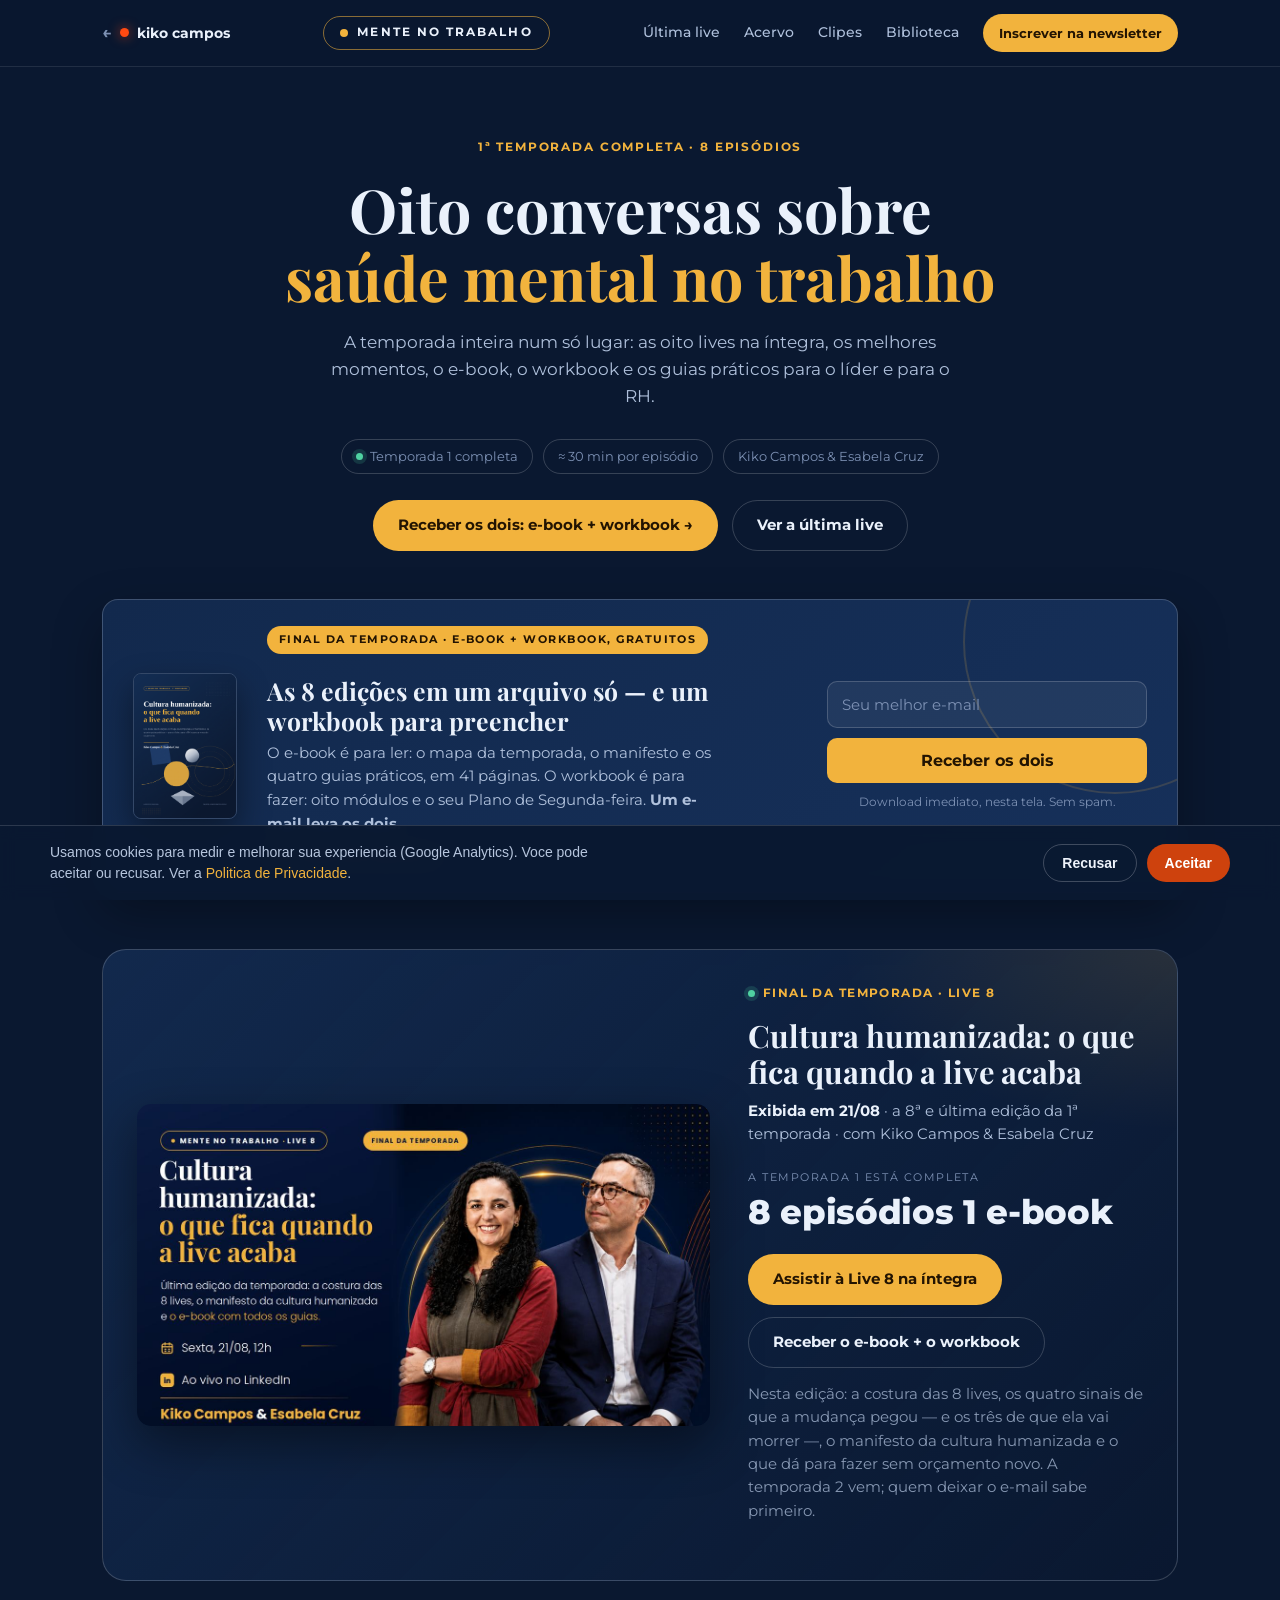
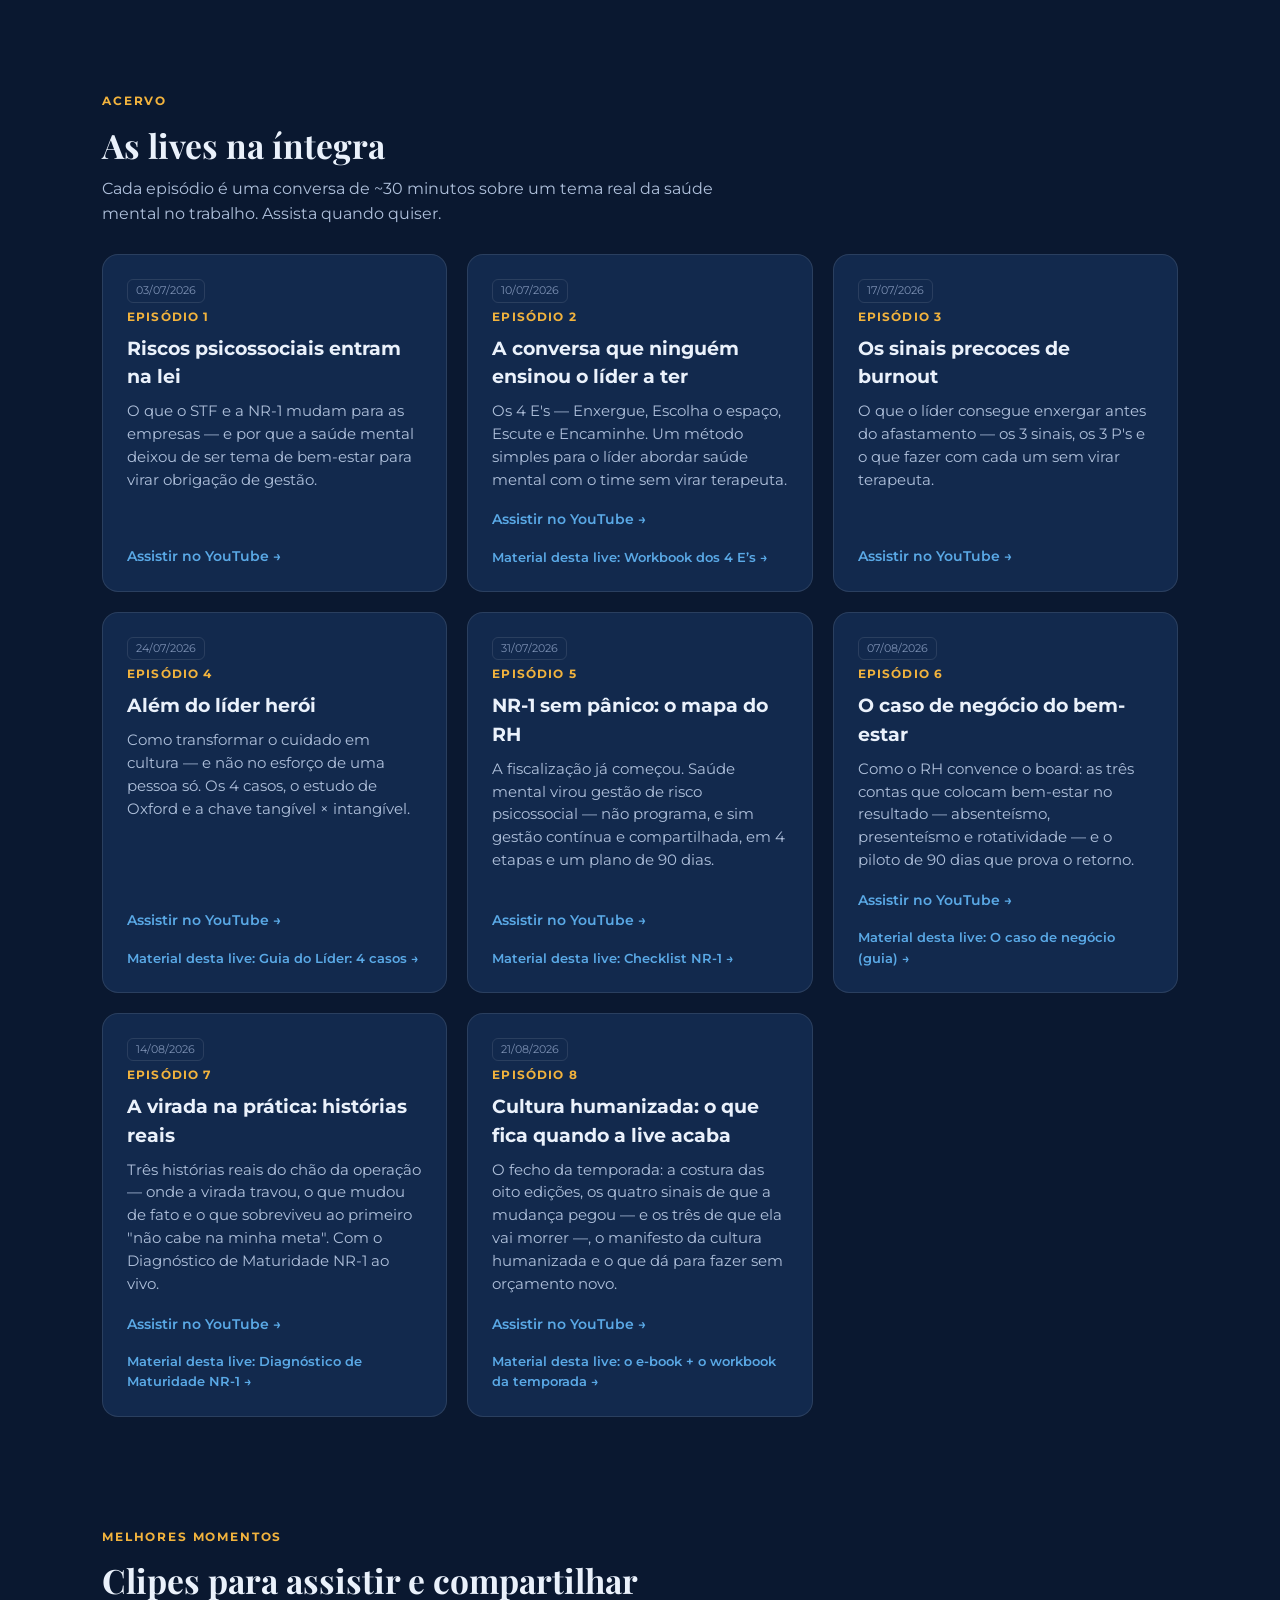
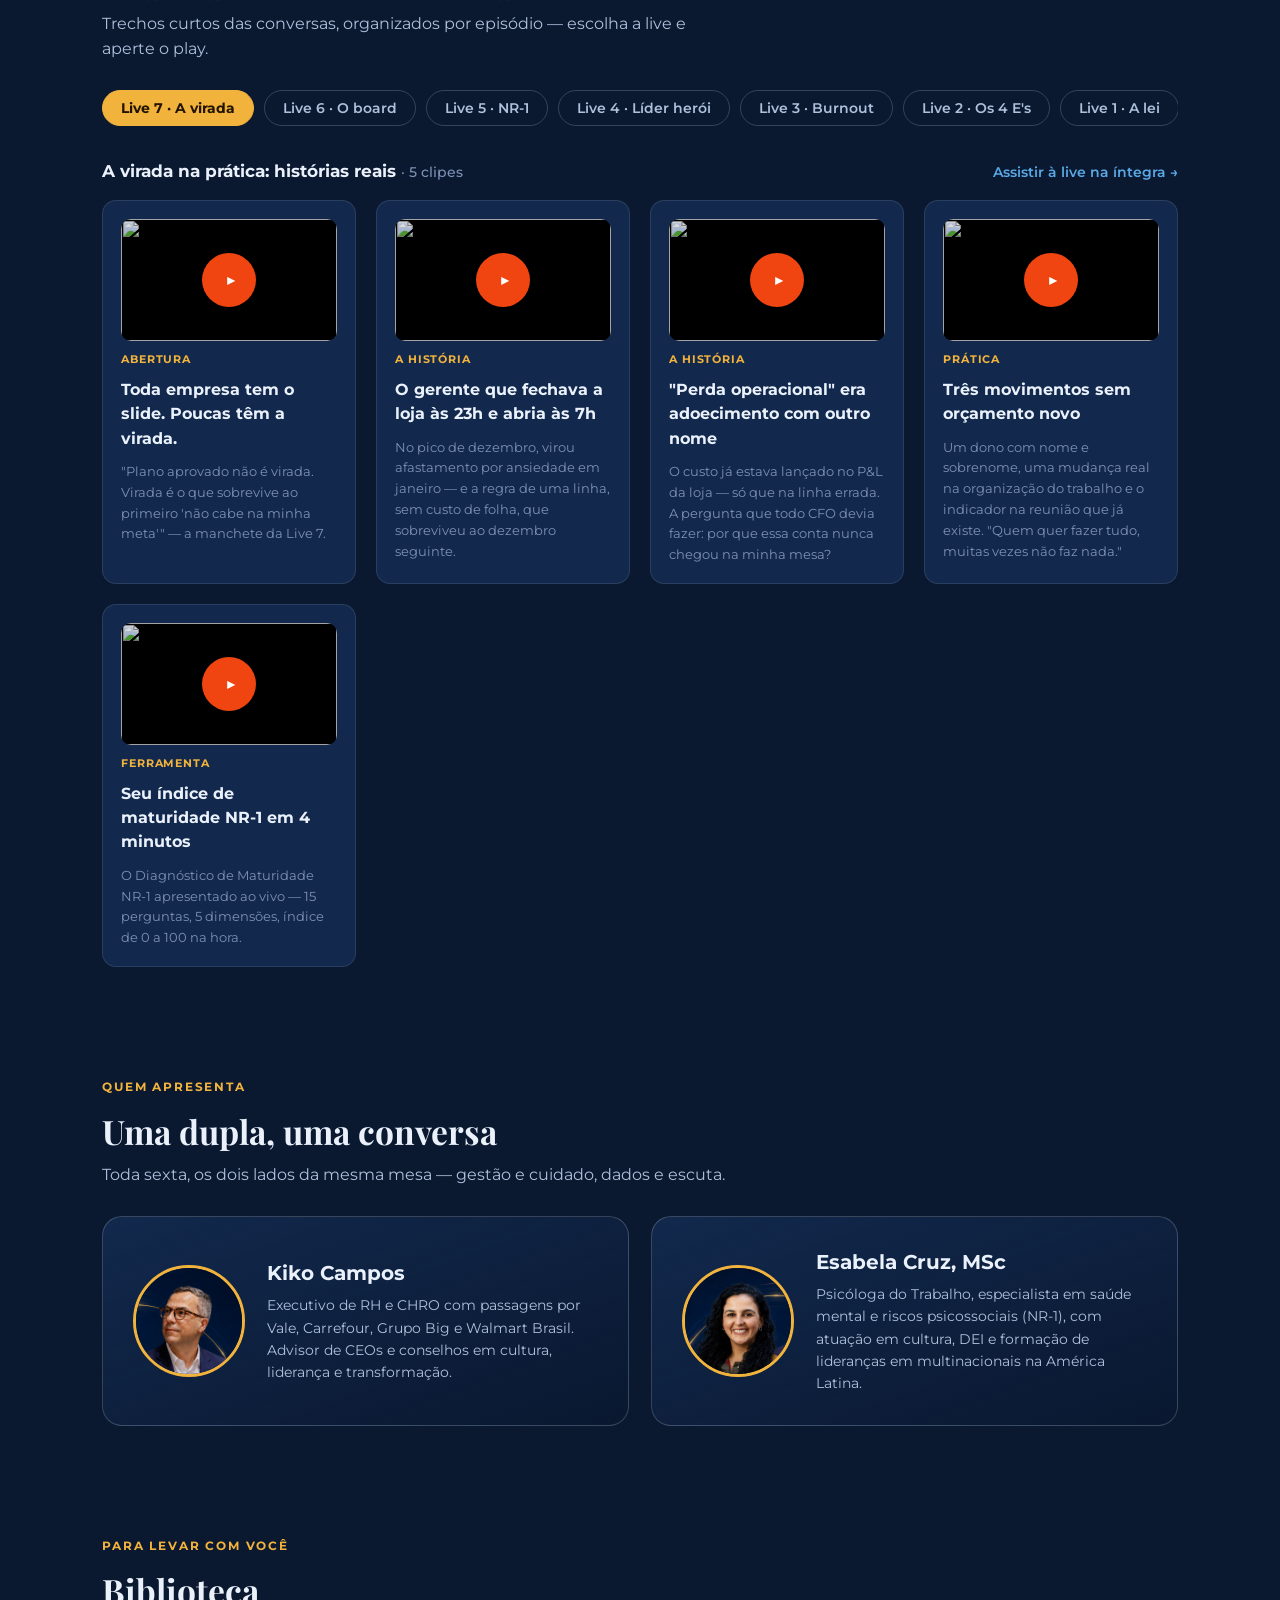
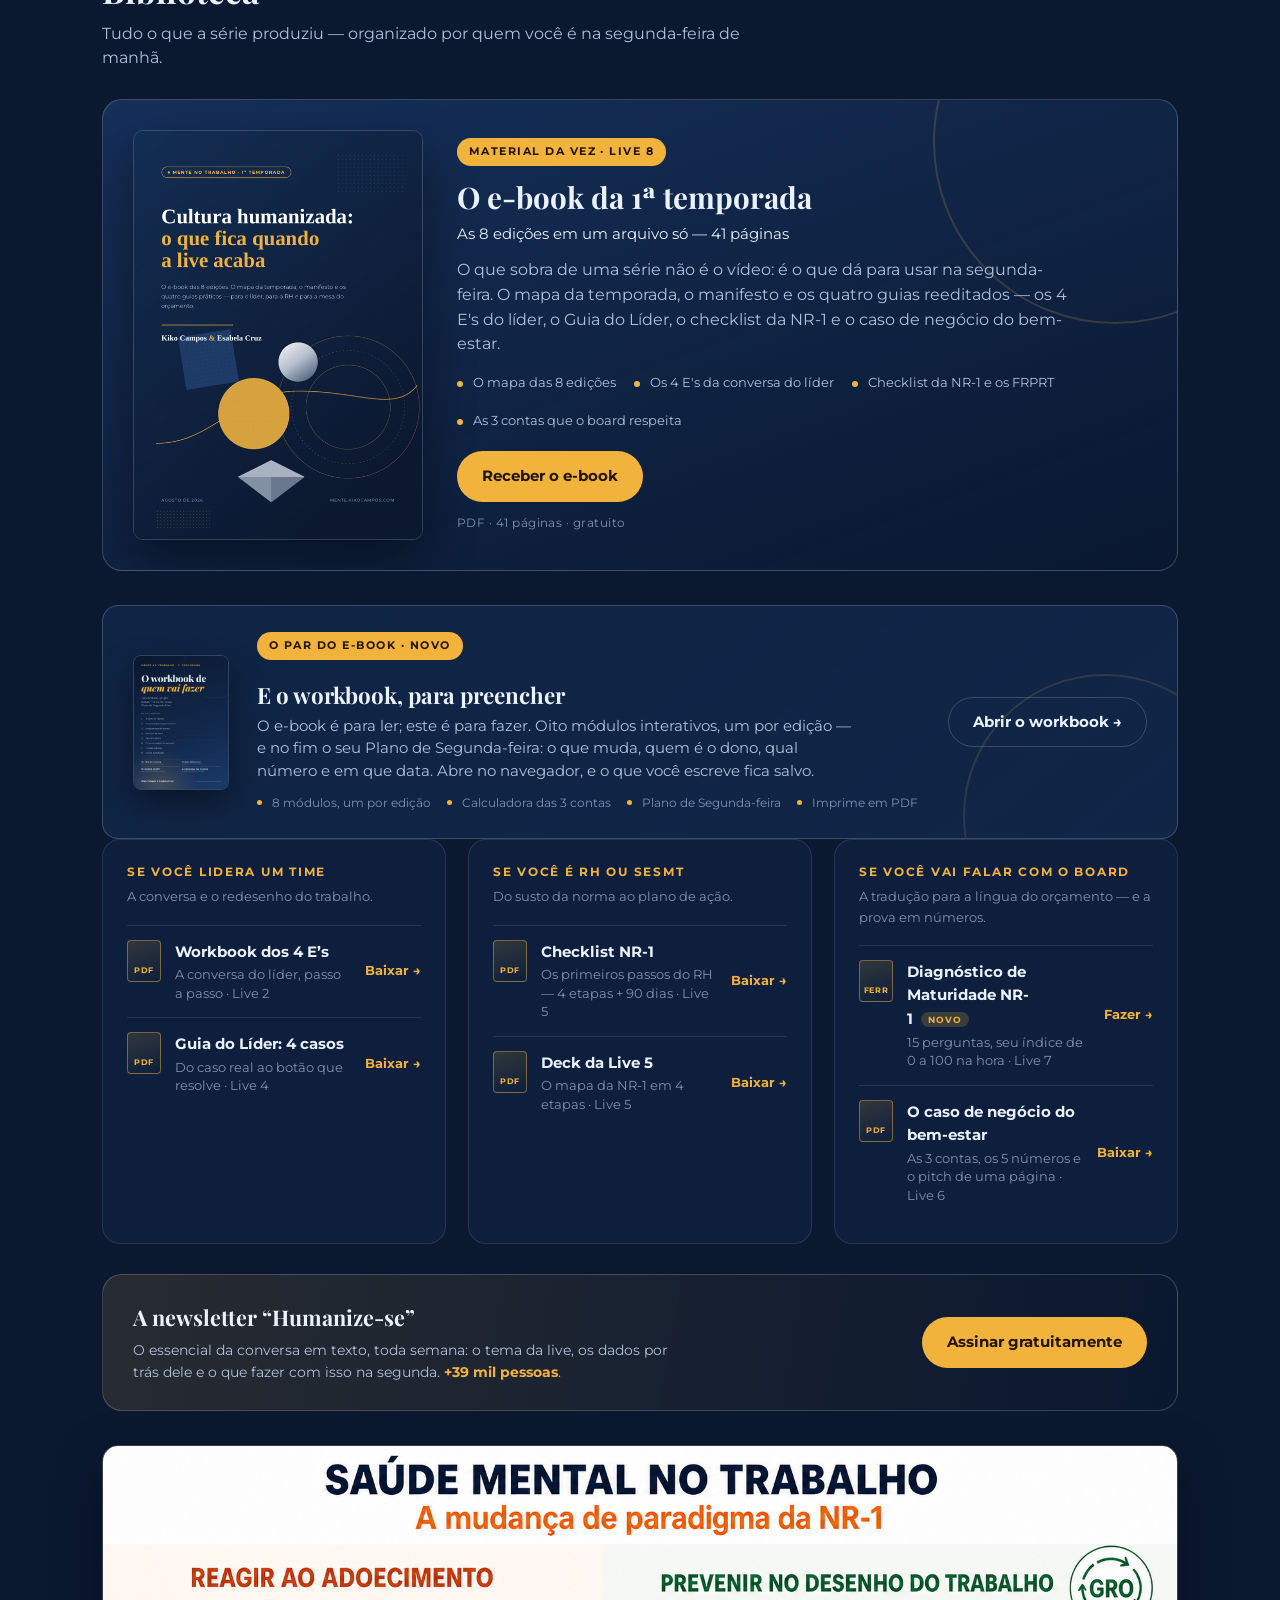
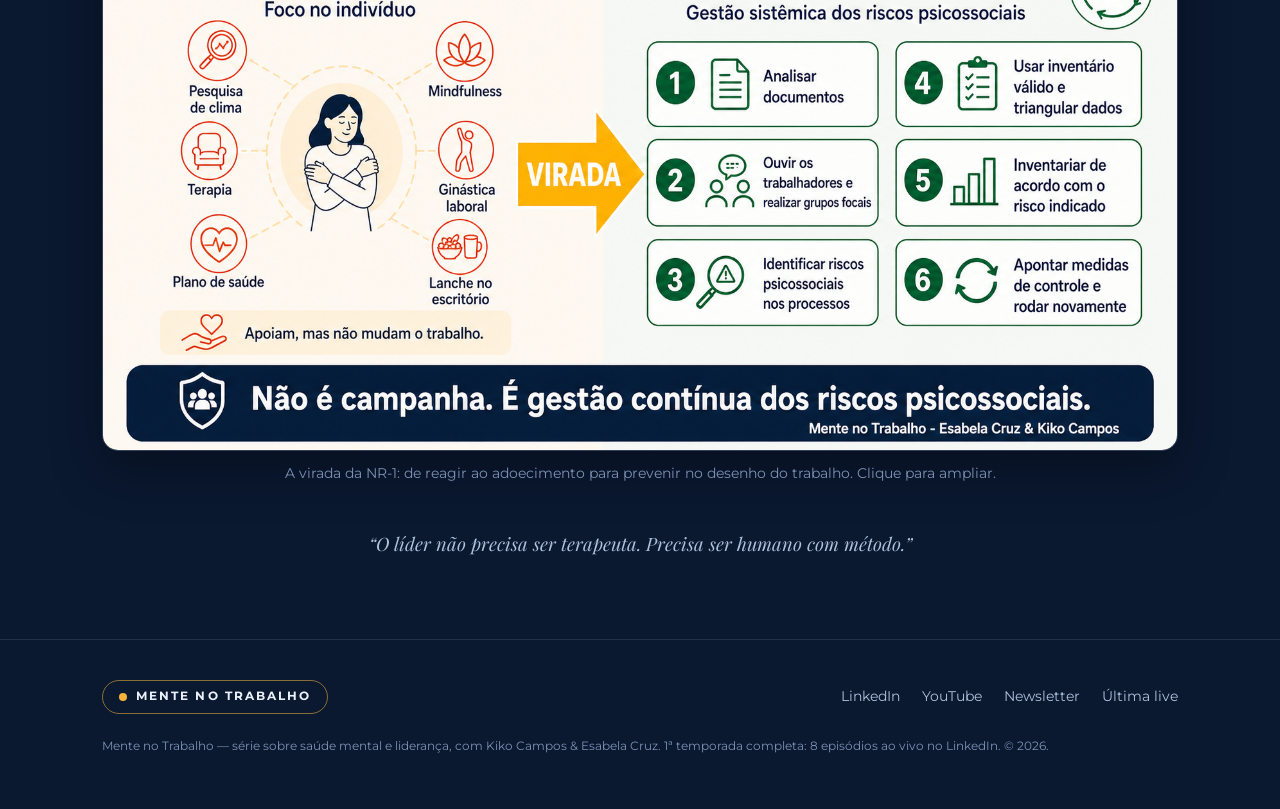
==== commit 2e7d3103: "Volta ao visual anterior, a pedido do Kiko (mesmo movimento do kikocampos.com); mantém a imagem de c" ====
--- a/index.html
+++ b/index.html
@@ -1,31 +1,34 @@
-<!doctype html>
+<!DOCTYPE html>
 <html lang="pt-BR">
 <head>
-<meta charset="utf-8">
-<meta name="viewport" content="width=device-width, initial-scale=1">
+<meta charset="UTF-8">
 <!-- Google Analytics 4 + Consent Mode (LGPD) — ecossistema kikocampos.com -->
 <script async src="https://www.googletagmanager.com/gtag/js?id=G-RD1P3CKLSE"></script>
 <script>
   window.dataLayer = window.dataLayer || [];
   function gtag(){dataLayer.push(arguments);}
   gtag('js', new Date());
+
   // 1) Consentimento comeca NEGADO (exigencia LGPD)
   gtag('consent', 'default', { 'analytics_storage': 'denied' });
+
   // 2) Se o visitante JA aceitou (aqui ou em kikocampos.com), concede ANTES do config.
   //    E isto que faz o page_view ser contado para quem ja consentiu.
   if (document.cookie.indexOf('kc_cookie=accepted') > -1) {
     gtag('consent', 'update', { 'analytics_storage': 'granted' });
   }
+
   // 3) Mesma propriedade + continuidade de sessao entre os dominios do ecossistema
   gtag('config', 'G-RD1P3CKLSE', {
     'linker': { 'domains': ['kikocampos.com', 'mente.kikocampos.com', 'jovens.kikocampos.com'] }
   });
 </script>
+<meta name="viewport" content="width=device-width, initial-scale=1.0">
 <title>Mente no Trabalho — Materiais da série</title>
 <meta name="description" content="O acervo da série Mente no Trabalho, com Kiko Campos & Esabela Cruz: lives, clipes, newsletter, o e-book da 1ª temporada e o workbook interativo das 8 edições.">
 <meta property="og:title" content="Mente no Trabalho — com Kiko Campos & Esabela Cruz">
 <meta property="og:description" content="A 1ª temporada está completa: as 8 lives na íntegra, os clipes, o e-book e o workbook — de graça, num só lugar.">
-<meta property="og:image" content="https://mente.kikocampos.com/arte-live8-o-que-fica-12h.jpg">
+<meta property="og:image" content="https://mente.kikocampos.com/og-mente-v5.jpg">
 <meta property="og:url" content="https://mente.kikocampos.com/">
 <meta property="og:type" content="website">
 <link rel="canonical" href="https://mente.kikocampos.com/">
@@ -35,160 +38,555 @@
 <link rel="apple-touch-icon" href="apple-touch-icon.png">
 <link rel="preconnect" href="https://fonts.googleapis.com">
 <link rel="preconnect" href="https://fonts.gstatic.com" crossorigin>
-<link href="https://fonts.googleapis.com/css2?family=Red+Hat+Display:wght@300;400;500;700&family=Red+Hat+Text:wght@400;500;600&display=swap" rel="stylesheet">
-<link rel="stylesheet" href="assets/site.css">
-<link rel="stylesheet" href="assets/mente.css">
+<link href="https://fonts.googleapis.com/css2?family=Playfair+Display:wght@700;800&family=Montserrat:wght@400;500;600;700;800&display=swap" rel="stylesheet">
+<style>
+  :root{
+    --bg:#0A1830;            /* azul-escuro da série */
+    --bg-2:#0E2140;
+    --panel:#12294d;
+    --panel-2:#16305a;
+    --line:rgba(255,255,255,.10);
+    --line-strong:rgba(255,255,255,.18);
+    --ink:#EAF1FB;
+    --ink-soft:#AFC0DB;
+    --ink-mute:#7D91B4;
+    --accent:#F2B33D;        /* âmbar das artes */
+    --accent-2:#5AA9E6;
+    --good:#4FD1A1;
+    --radius:16px;
+    --maxw:1120px;
+    --font:"Montserrat",-apple-system,BlinkMacSystemFont,"Segoe UI",Roboto,Helvetica,Arial,sans-serif;
+    --display:"Playfair Display",Georgia,"Times New Roman",serif;
+  }
+  *{box-sizing:border-box}
+  html{scroll-behavior:smooth}
+  body{
+    margin:0;font-family:var(--font);color:var(--ink);
+    background:
+      radial-gradient(1000px 540px at 82% -10%, rgba(90,169,230,.10), transparent 60%),
+      var(--bg);
+    line-height:1.55;-webkit-font-smoothing:antialiased;
+  }
+  a{color:inherit;text-decoration:none}
+  .wrap{max-width:var(--maxw);margin:0 auto;padding:0 22px}
+  .eyebrow{
+    font-size:.72rem;letter-spacing:.16em;text-transform:uppercase;
+    color:var(--accent);font-weight:700;
+  }
+
+  /* ---------- NAV ---------- */
+  header.nav{
+    position:sticky;top:0;z-index:50;
+    backdrop-filter:blur(10px);
+    background:rgba(10,24,48,.78);
+    border-bottom:1px solid var(--line);
+  }
+  .nav-in{display:flex;align-items:center;justify-content:space-between;height:66px;gap:14px}
+  .back-chip{display:inline-flex;align-items:center;gap:8px;color:var(--ink);font-weight:700;font-size:.9rem;text-decoration:none;white-space:nowrap;border:0;padding:0}.back-chip .ba-arrow{color:var(--ink-mute);font-weight:700;font-size:1rem;line-height:1}.back-chip .ba-dot{width:9px;height:9px;border-radius:50%;background:#FF4A12;box-shadow:0 0 12px rgba(255,74,18,.7);flex:none}
+  .back-chip:hover{color:#fff}
+  .brand{
+    display:inline-flex;align-items:center;gap:9px;
+    border:1px solid rgba(242,179,61,.55);border-radius:999px;padding:7px 16px;
+    font-size:.72rem;font-weight:700;letter-spacing:.18em;text-transform:uppercase;color:var(--ink);
+    white-space:nowrap;
+  }
+  .brand .dot-a{width:8px;height:8px;border-radius:50%;background:var(--accent);flex:none}
+  .nav-links{display:flex;gap:24px;align-items:center}
+  .nav-links a{color:var(--ink-soft);font-size:.86rem;font-weight:500}
+  .nav-links a:hover{color:var(--ink)}
+  .nav-links a.nav-cta{
+    background:var(--accent);color:#231402;padding:9px 16px;border-radius:999px;
+    font-weight:700;font-size:.82rem;white-space:nowrap;
+  }
+  .nav-links a.nav-cta:hover{color:#231402;filter:brightness(1.05)}
+  @media(max-width:900px){
+    .nav-links a:not(.nav-cta){display:none}
+  }
+  @media(max-width:560px){
+    .back-chip{font-size:.84rem;gap:7px}
+    .brand{display:none}
+    .nav-in{gap:10px}
+    .nav-links a.nav-cta{padding:8px 13px;font-size:.75rem}
+  }
+
+  /* ---------- HERO ---------- */
+  .hero{padding:72px 0 40px;text-align:center}
+  .hero .eyebrow{margin-bottom:18px}
+  .hero h1{
+    font-family:var(--display);
+    font-size:clamp(2.2rem,5.4vw,3.8rem);line-height:1.12;margin:0 0 18px;
+    font-weight:700;letter-spacing:0;
+  }
+  .hero h1 .g{color:var(--accent)}
+  .hero p.lead{
+    max-width:640px;margin:0 auto 30px;color:var(--ink-soft);font-size:1.08rem;
+  }
+  .hero .meta{
+    display:flex;gap:10px;justify-content:center;flex-wrap:wrap;color:var(--ink-mute);
+    font-size:.84rem;margin-bottom:8px;
+  }
+  .hero .meta span{
+    border:1px solid var(--line-strong);border-radius:999px;padding:6px 14px;
+    display:inline-flex;gap:7px;align-items:center;
+  }
+  .dot{width:7px;height:7px;border-radius:50%;background:var(--good);box-shadow:0 0 0 4px rgba(79,209,161,.16)}
+
+  /* ---------- BUTTONS ---------- */
+  .btn{
+    display:inline-flex;align-items:center;gap:9px;justify-content:center;
+    padding:13px 24px;border-radius:999px;font-weight:700;font-size:.92rem;
+    border:1px solid transparent;cursor:pointer;transition:.15s;
+    background:transparent;-webkit-appearance:none;appearance:none;font-family:inherit;
+  }
+  .btn-primary{background:var(--accent);color:#231402}
+  .btn-primary:hover{filter:brightness(1.06);transform:translateY(-1px)}
+  .btn-ghost{border-color:var(--line-strong);color:var(--ink)}
+  .btn-ghost:hover{background:rgba(255,255,255,.05)}
+  .btn-row{display:flex;gap:14px;justify-content:center;flex-wrap:wrap}
+
+  /* ---------- SECTIONS ---------- */
+  section{padding:56px 0;scroll-margin-top:80px}
+  .sec-head{margin-bottom:28px}
+  .sec-head h2{
+    font-family:var(--display);
+    font-size:clamp(1.5rem,3vw,2.1rem);margin:8px 0 6px;font-weight:700;letter-spacing:0;
+  }
+  .sec-head p{color:var(--ink-soft);margin:0;max-width:640px}
+
+  /* ---------- NEXT LIVE ---------- */
+  .next{
+    display:grid;grid-template-columns:1.45fr 1fr;gap:38px;align-items:center;
+    background:linear-gradient(135deg,var(--panel),rgba(10,24,48,.55));
+    border:1px solid var(--line-strong);border-radius:24px;
+    padding:34px;position:relative;overflow:hidden;
+  }
+  .next::before{
+    content:"";position:absolute;inset:0;pointer-events:none;
+    background:radial-gradient(560px 300px at 100% 0%,rgba(242,179,61,.12),transparent 60%);
+  }
+  .next-art-link{display:block;position:relative;z-index:1;transition:.2s}
+  .next-art-link:hover{transform:translateY(-3px)}
+  .next-art{width:100%;height:auto;display:block;border-radius:14px;box-shadow:0 18px 50px rgba(0,0,0,.45)}
+  .next-info{position:relative;z-index:1;min-width:0}
+  .live-badge{
+    display:flex;align-items:center;gap:8px;font-weight:700;font-size:.74rem;
+    letter-spacing:.12em;text-transform:uppercase;color:var(--accent);margin-bottom:16px;
+  }
+  .next-info h3{
+    font-family:var(--display);font-weight:700;letter-spacing:0;
+    font-size:clamp(1.5rem,2.4vw,2.1rem);line-height:1.15;margin:0 0 10px;
+  }
+  .next-info .when{color:var(--ink-soft);font-size:.94rem;margin:0 0 24px}
+  .next-info .when strong{color:var(--ink)}
+  .next-count .cd-label{font-size:.7rem;letter-spacing:.14em;text-transform:uppercase;color:var(--ink-mute);margin-bottom:8px}
+  .cd-big{font-size:2.1rem;font-weight:800;line-height:1;letter-spacing:-.01em}
+  #countdown{color:var(--accent)}
+  #countdown span{font-size:1rem;color:var(--ink-mute);font-weight:600}
+  .next-btns{margin-top:26px;display:flex;gap:12px;flex-wrap:wrap}
+  @media(max-width:940px){
+    .next{grid-template-columns:1fr;padding:24px;gap:24px}
+    .next-info{text-align:center}
+    .live-badge{justify-content:center}
+    .next-btns{justify-content:center}
+    .cd-big{font-size:1.8rem}
+  }
+
+  /* ---------- LIVES / GRID ---------- */
+  .grid{display:grid;gap:20px}
+  .grid-3{grid-template-columns:repeat(3,1fr)}
+  .grid-4{grid-template-columns:repeat(4,1fr)}
+  @media(max-width:900px){.grid-3,.grid-4{grid-template-columns:repeat(2,1fr)}}
+  @media(max-width:600px){.grid-3,.grid-4{grid-template-columns:1fr}}
+
+  .card{
+    background:var(--panel);border:1px solid var(--line);border-radius:var(--radius);
+    padding:24px;transition:.18s;position:relative;display:flex;flex-direction:column;
+  }
+  .card:hover{border-color:var(--line-strong);transform:translateY(-3px);background:var(--panel-2)}
+  .card .num{font-size:.72rem;color:var(--accent);font-weight:700;letter-spacing:.1em;text-transform:uppercase}
+  .card h3{font-size:1.16rem;margin:8px 0 8px;font-weight:700;letter-spacing:0}
+  .card .desc{color:var(--ink-soft);font-size:.92rem;margin:0 0 18px;flex:1}
+  .card .foot{display:flex;gap:14px;align-items:center;font-size:.86rem;flex-wrap:wrap}
+  .card .foot a{color:var(--accent-2);font-weight:600;display:inline-flex;align-items:center;gap:6px}
+  .card .foot a:hover{color:var(--ink)}
+  .tag{
+    display:inline-block;align-self:flex-start;font-size:.7rem;color:var(--ink-mute);
+    border:1px solid var(--line);border-radius:6px;padding:2px 8px;margin-bottom:6px;
+  }
+
+  /* ---------- CLIPS ---------- */
+  .tabs{
+    display:flex;gap:10px;flex-wrap:nowrap;overflow-x:auto;-webkit-overflow-scrolling:touch;
+    padding-bottom:6px;margin-bottom:26px;scrollbar-width:none;
+  }
+  .tabs::-webkit-scrollbar{display:none}
+  .tab{
+    flex:none;border:1px solid var(--line-strong);border-radius:999px;
+    padding:9px 18px;font-size:.85rem;font-weight:600;color:var(--ink-soft);
+    background:transparent;cursor:pointer;transition:.15s;font-family:inherit;white-space:nowrap;
+  }
+  .tab:hover{color:var(--ink);border-color:var(--ink-mute)}
+  .tab[aria-selected="true"]{
+    background:var(--accent);border-color:var(--accent);color:#231402;font-weight:700;
+  }
+  .panel{display:none}
+  .panel.on{display:block}
+  .panel-head{
+    display:flex;align-items:baseline;justify-content:space-between;gap:14px;
+    margin:0 0 16px;flex-wrap:wrap;
+  }
+  .panel-head h3{margin:0;font-size:1.05rem;font-weight:700}
+  .panel-head h3 span{color:var(--ink-mute);font-weight:500;font-size:.88rem}
+  .panel-head a{color:var(--accent-2);font-size:.85rem;font-weight:600;white-space:nowrap}
+  .panel-head a:hover{color:var(--ink)}
+
+  .clip{
+    background:var(--panel);border:1px solid var(--line);border-radius:14px;
+    padding:18px 18px;transition:.16s;display:flex;flex-direction:column;gap:10px;
+  }
+  .clip:hover{border-color:var(--accent);transform:translateY(-2px)}
+  .clip video{width:100%;aspect-ratio:16/9;border-radius:10px;display:block;background:#000}
+  .clip .k{font-size:.7rem;color:var(--accent);font-weight:700;letter-spacing:.08em;text-transform:uppercase}
+  .clip h4{margin:0;font-size:.98rem;font-weight:700}
+  .clip p{margin:0;color:var(--ink-mute);font-size:.84rem;flex:1}
+
+  /* ---------- MATERIALS ---------- */
+  .split{display:grid;grid-template-columns:repeat(auto-fit,minmax(258px,1fr));gap:22px}
+  @media(max-width:900px){.split{grid-template-columns:1fr}}
+  .infografico{margin:34px 0 0}
+  .infografico a{display:block;transition:.2s}
+  .infografico a:hover{transform:translateY(-2px)}
+  .infografico img{width:100%;height:auto;display:block;border-radius:16px;border:1px solid var(--line-strong);box-shadow:0 18px 50px rgba(0,0,0,.35)}
+  .infografico figcaption{margin-top:12px;color:var(--ink-mute);font-size:.86rem;text-align:center}
+  .offer{
+    border:1px solid var(--line-strong);border-radius:20px;padding:30px;
+    background:linear-gradient(160deg,var(--panel),rgba(10,24,48,.4));
+    display:flex;flex-direction:column;
+  }
+  .offer .kind{font-size:.7rem;letter-spacing:.14em;text-transform:uppercase;color:var(--ink-mute);font-weight:700;margin-bottom:12px}
+  .offer h3{font-family:var(--display);font-size:1.35rem;margin:0 0 8px;font-weight:700;letter-spacing:0}
+  .offer .big-num{font-size:.86rem;color:var(--accent);font-weight:700;margin-bottom:10px}
+  .offer p{color:var(--ink-soft);margin:0 0 22px;flex:1;font-size:.94rem}
+  .offer .btn{align-self:flex-start}
+
+  /* ---------- HOSTS ---------- */
+  .hosts{display:grid;grid-template-columns:1fr 1fr;gap:22px}
+  @media(max-width:760px){.hosts{grid-template-columns:1fr}}
+  .host{
+    border:1px solid var(--line-strong);border-radius:20px;padding:30px;
+    background:linear-gradient(160deg,var(--panel),rgba(10,24,48,.4));
+    display:flex;gap:22px;align-items:center;
+  }
+  .host img{width:112px;height:112px;border-radius:50%;object-fit:cover;border:3px solid var(--accent);flex:none}
+  .host h3{margin:0 0 6px;font-size:1.22rem;font-weight:700;letter-spacing:0}
+  .host p{margin:0;color:var(--ink-soft);font-size:.9rem}
+  @media(max-width:480px){.host{flex-direction:column;text-align:center}}
+
+  /* ---------- FOOTER ---------- */
+  footer{border-top:1px solid var(--line);padding:40px 0 54px;margin-top:20px}
+  .foot-in{display:flex;justify-content:space-between;gap:20px;flex-wrap:wrap;align-items:center}
+  .foot-links{display:flex;gap:22px;font-size:.86rem;color:var(--ink-soft);flex-wrap:wrap}
+  .foot-links a:hover{color:var(--ink)}
+  .copy{color:var(--ink-mute);font-size:.78rem;margin-top:22px}
+  .sig{
+    font-family:var(--display);
+    text-align:center;color:var(--ink-soft);font-style:italic;font-size:1.15rem;
+    max-width:620px;margin:0 auto;padding:8px 0 4px;
+  }
+
+.clip .ytlite{position:relative;width:100%;aspect-ratio:16/9;border-radius:10px;overflow:hidden;cursor:pointer;background:#000;display:block}.clip .ytlite img{width:100%;height:100%;object-fit:cover;display:block;opacity:.85;transition:opacity .2s}.clip .ytlite:hover img{opacity:1}.clip .ytlite .ytplay{position:absolute;top:50%;left:50%;transform:translate(-50%,-50%);width:54px;height:54px;border-radius:50%;background:rgba(255,74,18,.94);color:#fff;display:flex;align-items:center;justify-content:center;font-size:19px;padding-left:2px;box-shadow:0 8px 24px rgba(0,0,0,.45);transition:transform .15s}.clip .ytlite:hover .ytplay{transform:translate(-50%,-50%) scale(1.08)}.clip .ytlite iframe{width:100%;height:100%;border:0;display:block}
+.clip .ytlite[role="button"]{cursor:pointer}
+.clip .ytlite:focus-visible{outline:3px solid var(--accent);outline-offset:3px}
+
+  /* ---- BIBLIOTECA (materiais) ---- */
+  .lib-hero{display:grid;grid-template-columns:.42fr 1fr;gap:34px;align-items:center;
+    border:1px solid var(--line-strong);border-radius:20px;padding:30px;
+    background:linear-gradient(160deg,var(--panel-2),rgba(10,24,48,.55));margin-bottom:34px;position:relative;overflow:hidden}
+  .lib-hero::after{content:'';position:absolute;right:-120px;top:-140px;width:360px;height:360px;border:2px solid rgba(242,179,61,.18);border-radius:50%;pointer-events:none}
+  .lib-hero > div{position:relative;z-index:1}
+  .lib-hero img{width:100%;border-radius:10px;box-shadow:0 22px 50px rgba(0,0,0,.45);display:block;border:1px solid rgba(255,255,255,.14)}
+  .flag{display:inline-flex;align-items:center;gap:8px;background:var(--accent);color:#231402;
+    font-size:.66rem;letter-spacing:.14em;text-transform:uppercase;font-weight:700;padding:6px 12px;border-radius:999px;margin-bottom:14px}
+  .lib-hero h3{font-family:var(--display);font-size:1.85rem;line-height:1.15;margin:0 0 8px}
+  .lib-hero .big-num{font-size:.95rem;margin-bottom:12px}
+  .lib-hero p{color:var(--ink-soft);margin:0 0 16px;max-width:56ch}
+  .inside{display:flex;gap:18px;flex-wrap:wrap;margin-bottom:20px}
+  .inside span{font-size:.8rem;color:var(--ink-soft);padding-left:16px;position:relative}
+  .inside span::before{content:'';position:absolute;left:0;top:8px;width:6px;height:6px;border-radius:50%;background:var(--accent)}
+  .meta-file{font-size:.74rem;color:var(--ink-mute);margin-top:12px;letter-spacing:.04em}
+  .trilhas{display:grid;grid-template-columns:repeat(auto-fit,minmax(300px,1fr));gap:22px}
+  .trilha{border:1px solid var(--line);border-radius:18px;padding:24px;background:rgba(18,41,77,.45)}
+  .trilha > .th{font-size:.72rem;letter-spacing:.15em;text-transform:uppercase;color:var(--accent);font-weight:700;margin-bottom:4px}
+  .trilha > .ts{font-size:.82rem;color:var(--ink-mute);margin-bottom:18px}
+  .mat{display:flex;gap:14px;align-items:flex-start;padding:14px 0;border-top:1px solid var(--line)}
+  .mat .ico{width:34px;min-width:34px;height:42px;border-radius:4px;border:1px solid rgba(242,179,61,.45);
+    background:linear-gradient(160deg,rgba(242,179,61,.16),transparent);display:flex;align-items:flex-end;justify-content:center;
+    font-size:.52rem;letter-spacing:.08em;color:var(--accent);font-weight:700;padding-bottom:4px}
+  .mat b{display:block;font-size:.95rem;margin-bottom:3px}
+  .mat p{margin:0;font-size:.8rem;color:var(--ink-mute);line-height:1.45}
+  .mat > a{font-size:.8rem;color:var(--accent);font-weight:700;text-decoration:none;white-space:nowrap;margin-left:auto;align-self:center}
+  .mat > a:hover{text-decoration:underline}
+  .mat > a.soon{color:var(--ink-mute);pointer-events:none}
+  .tag-new{font-size:.58rem;background:rgba(242,179,61,.2);color:var(--accent);padding:2px 7px;border-radius:999px;
+    letter-spacing:.1em;text-transform:uppercase;font-weight:700;margin-left:8px;vertical-align:middle}
+  .nlband{margin-top:30px;border:1px solid var(--line-strong);border-radius:20px;padding:26px 30px;
+    background:linear-gradient(100deg,rgba(242,179,61,.13),rgba(10,24,48,.2));display:flex;gap:26px;align-items:center;justify-content:space-between;flex-wrap:wrap}
+  .nlband h3{font-family:var(--display);font-size:1.35rem;margin:0 0 4px}
+  .nlband p{margin:0;color:var(--ink-soft);font-size:.9rem;max-width:60ch}
+  .mat-link{display:block;flex-basis:100%;margin-top:2px;font-size:.82rem;color:var(--accent);text-decoration:none;font-weight:600}
+  .mat-link:hover{text-decoration:underline}
+  @media(max-width:760px){.lib-hero{grid-template-columns:1fr;gap:22px}}
+
+  /* ===== BLOCO DO WORKBOOK (par do e-book) ===== */
+  .wb-band{margin-top:22px;border:1px solid var(--line-strong);border-radius:var(--radius);
+    background:linear-gradient(140deg,rgba(18,41,77,.75),rgba(22,48,90,.55));padding:26px 30px;
+    display:grid;grid-template-columns:96px 1fr auto;gap:28px;align-items:center;position:relative;overflow:hidden}
+  .wb-band::after{content:'';position:absolute;right:-70px;bottom:-120px;width:280px;height:280px;
+    border:2px solid rgba(242,179,61,.14);border-radius:50%;pointer-events:none}
+  .wb-band > *{position:relative;z-index:1}
+  .wb-band img{width:96px;border-radius:8px;display:block;border:1px solid rgba(255,255,255,.14);
+    box-shadow:0 14px 32px rgba(0,0,0,.42)}
+  .wb-band h3{font-family:var(--display);font-size:1.4rem;line-height:1.18;margin:8px 0 6px}
+  .wb-band p{color:var(--ink-soft);margin:0 0 10px;font-size:.92rem;max-width:60ch}
+  .wb-band .wb-in{display:flex;gap:16px;flex-wrap:wrap}
+  .wb-band .wb-in span{font-size:.78rem;color:var(--ink-mute);padding-left:15px;position:relative}
+  .wb-band .wb-in span::before{content:'';position:absolute;left:0;top:7px;width:5px;height:5px;border-radius:50%;background:var(--accent)}
+  @media(max-width:860px){.wb-band{grid-template-columns:80px 1fr;gap:20px;padding:22px}
+    .wb-band img{width:80px}.wb-band .btn{grid-column:1 / -1}}
+  /* ===== FAIXA DE CAPTURA DO E-BOOK (Live 8) ===== */
+  .ebook-sec{padding:8px 0 0}
+  .ebook-band{background:linear-gradient(140deg,var(--panel),var(--panel-2));border:1px solid var(--line-strong);
+    border-radius:var(--radius);padding:26px 30px;display:grid;grid-template-columns:104px 1fr 320px;gap:30px;
+    align-items:center;box-shadow:0 20px 50px rgba(0,0,0,.32);position:relative;overflow:hidden}
+  .ebook-band::after{content:'';position:absolute;right:-90px;top:-110px;width:300px;height:300px;
+    border:2px solid rgba(242,179,61,.16);border-radius:50%;pointer-events:none}
+  .ebook-band > *{position:relative;z-index:1}
+  .ebook-band .eb-capa{width:104px;border-radius:8px;display:block;border:1px solid rgba(255,255,255,.14);
+    box-shadow:0 14px 32px rgba(0,0,0,.42)}
+  .eb-txt h3{font-family:var(--display);font-size:1.55rem;line-height:1.18;margin:8px 0 6px;color:var(--ink)}
+  .eb-txt p{color:var(--ink-soft);margin:0;font-size:.95rem;max-width:46ch}
+  .eb-txt a.inside-link{color:var(--accent);text-decoration:none;font-size:.85rem;font-weight:600;
+    display:inline-block;margin-top:8px;border-bottom:1px solid rgba(242,179,61,.4)}
+  .eb-form{display:flex;flex-direction:column;gap:10px}
+  .eb-form input{width:100%;padding:13px 14px;border:1px solid var(--line-strong);border-radius:10px;
+    font-family:inherit;font-size:.95rem;background:rgba(255,255,255,.06);color:var(--ink)}
+  .eb-form input::placeholder{color:var(--ink-mute)}
+  .eb-form input:focus{outline:2px solid rgba(242,179,61,.55);border-color:var(--accent)}
+  .eb-form button{width:100%;padding:13px;border:0;border-radius:10px;background:var(--accent);color:#231402;
+    font-family:inherit;font-weight:700;font-size:1rem;cursor:pointer}
+  .eb-form button:hover{filter:brightness(1.06)}
+  .eb-note{font-size:.75rem;color:var(--ink-mute);text-align:center;margin:0}
+  .eb-ok{display:none;text-align:center}
+  .eb-ok strong{display:block;font-family:var(--display);font-size:1.2rem;color:var(--ink);margin-bottom:8px}
+  .eb-ok a.dl{display:inline-block;background:var(--accent);color:#231402;text-decoration:none;font-weight:700;
+    padding:13px 22px;border-radius:10px;font-size:.95rem}
+  .eb-ok p{font-size:.78rem;color:var(--ink-mute);margin-top:10px}
+  @media(max-width:900px){
+    .ebook-band{grid-template-columns:84px 1fr;gap:20px;padding:22px}
+    .eb-form{grid-column:1 / -1}
+    .ebook-band .eb-capa{width:84px}
+  }
+  @media(max-width:560px){
+    .ebook-band{grid-template-columns:1fr;text-align:left;padding:20px}
+    .ebook-band .eb-capa{width:66px}
+    .eb-long{display:none}
+    .eb-txt h3{font-size:1.28rem;margin:6px 0 4px}
+    .eb-txt p{font-size:.9rem}
+    .eb-txt a.inside-link{margin-top:6px}
+  }
+</style>
 </head>
-<body class="m-home">
-<aside class="rail" aria-hidden="true">
-  <span class="dot"></span>
-  <span class="rt"><b>Kiko Campos</b> — Cultura vira comportamento. Comportamento vira resultado.</span>
-  <span class="rt">kikocampos.com</span>
-</aside>
-
-<nav><div class="wrap navin">
-  <a class="brand" href="https://kikocampos.com/index.html"><span class="dot"></span>kiko campos</a>
-  <button class="navtoggle" type="button" aria-label="Abrir menu" aria-expanded="false" onclick="var o=document.body.classList.toggle('navopen');this.setAttribute('aria-expanded',o)">☰</button>
-  <div class="links">
-    <a href="https://kikocampos.com/palestras.html">Palestras</a><a href="https://kikocampos.com/programas.html">Programas</a><a href="https://kikocampos.com/advisory.html">Advisory</a><div class="dd"><button type="button" aria-haspopup="true" onclick="this.parentNode.classList.toggle('open')">Conteúdo &amp; Pesquisa</button><div class="menu"><a href="https://mente.kikocampos.com" aria-current="page">Mente no Trabalho<small>Série semanal e newsletter</small></a><a href="https://jovens.kikocampos.com">Pesquisa Jovens Talentos<small>4.991 estagiários ouvidos no Brasil</small></a><a href="https://kikocampos.com/seucodigo/index.html">Seu Código<small>Comece em 3 minutos</small></a><a href="https://kikocampos.com/manifesto.html">Manifesto</a></div></div><a href="https://kikocampos.com/cultura-como-sistema/index.html">Case</a><a href="https://kikocampos.com/livro.html">Livro</a><a href="https://kikocampos.com/sobre.html">Sobre</a>
-    <a class="btn btn-n" href="https://kikocampos.com/index.html#contato">Fale comigo&nbsp;↗</a>
+<body>
+
+<!-- NAV -->
+<header class="nav">
+  <div class="wrap nav-in">
+    <a class="back-chip" href="https://kikocampos.com"><span class="ba-arrow">←</span><span class="ba-dot"></span>kiko campos</a>
+    <a class="brand" href="#topo"><span class="dot-a"></span>Mente no Trabalho</a>
+    <nav class="nav-links">
+      <a href="#ultima">Última live</a>
+      <a href="#lives">Acervo</a>
+      <a href="#clipes">Clipes</a>
+      <a href="#materiais">Biblioteca</a>
+      <a class="nav-cta" href="https://www.linkedin.com/build-relation/newsletter-follow?entityUrn=6888852094439198720" target="_blank" rel="noopener">Inscrever na newsletter</a>
+    </nav>
   </div>
-</div></nav>
-<div class="mbar"><div class="wrap mbar-in">
-  <a class="mbrand" href="#topo">Mente no Trabalho <span>· série com Kiko Campos &amp; Esabela Cruz</span></a>
-  <div class="mlinks"><a href="#ultima">Última live</a><a href="#lives">Acervo</a><a href="#clipes">Clipes</a><a href="#materiais">Biblioteca</a><a href="captura-workbook-temporada1.html">Workbook</a><a class="mnl" href="https://www.linkedin.com/build-relation/newsletter-follow?entityUrn=6888852094439198720" target="_blank" rel="noopener">Inscrever na newsletter&nbsp;↗</a></div>
-</div></div>
-
-<main>
+</header>
+
+<!-- HERO -->
 <a id="topo"></a>
-<!-- abertura -->
-<header class="mhero"><div class="wrap"><div class="grid">
-  <div class="txt">
-    <span class="label">1ª temporada completa · 8 episódios</span>
-    <h1>Oito conversas sobre saúde mental no trabalho</h1>
+<section class="hero">
+  <div class="wrap">
+    <div class="eyebrow">1ª temporada completa · 8 episódios</div>
+    <h1>Oito conversas sobre<br><span class="g">saúde mental no trabalho</span></h1>
     <p class="lead">A temporada inteira num só lugar: as oito lives na íntegra, os melhores momentos, o e-book, o workbook e os guias práticos para o líder e para o RH.</p>
-    <div class="ctas">
-      <a class="btn btn-p" href="#ebook">Receber os dois: e-book + workbook&nbsp;↗</a>
-      <a class="lnk" href="#ultima">Ver a última live&nbsp;↗</a>
-    </div>
-    <ul class="facts"><li>Temporada 1 completa</li><li>≈ 30 min por episódio</li><li>Kiko Campos &amp; Esabela Cruz</li></ul>
+    <div class="meta">
+      <span><i class="dot"></i> Temporada 1 completa</span>
+      <span>≈ 30 min por episódio</span>
+      <span>Kiko Campos &amp; Esabela Cruz</span>
+    </div>
+    <div class="btn-row" style="margin-top:26px">
+      <a class="btn btn-primary" href="#ebook">Receber os dois: e-book + workbook →</a>
+      <a class="btn btn-ghost" href="#ultima">Ver a última live</a>
+    </div>
   </div>
-  <div class="mduo" aria-label="Quem apresenta">
-    <figure class="d1"><img width="480" height="480" src="img/kiko-pb.webp" srcset="img/kiko-pb-800.webp 800w, img/kiko-pb.webp 480w" sizes="(max-width:900px) 100vw, 50vw" alt="Kiko Campos"><figcaption>Kiko Campos</figcaption></figure>
-    <figure class="d2"><img width="480" height="480" src="img/esabela-pb.webp" srcset="img/esabela-pb-800.webp 800w, img/esabela-pb.webp 480w" sizes="(max-width:900px) 100vw, 50vw" alt="Esabela Cruz"><figcaption>Esabela Cruz</figcaption></figure>
+</section>
+
+
+<!-- FAIXA DE CAPTURA — E-BOOK DA TEMPORADA 1 -->
+<section class="ebook-sec" id="ebook">
+  <div class="wrap">
+    <div class="ebook-band">
+      <img class="eb-capa" src="capa-ebook-temporada1.png" alt="Capa do e-book Cultura humanizada: o que fica quando a live acaba" loading="lazy">
+      <div class="eb-txt">
+        <span class="flag">Final da temporada · e-book + workbook, gratuitos</span>
+        <h3>As 8 edições em um arquivo só — e um workbook para preencher</h3>
+        <p>O e-book é para ler<span class="eb-long">: o mapa da temporada, o manifesto e os quatro guias práticos, em 41 páginas</span>. O workbook é para fazer<span class="eb-long">: oito módulos e o seu Plano de Segunda-feira</span>. <strong>Um e-mail leva os dois.</strong></p>
+        <a class="inside-link" href="captura-ebook-temporada1.html">Ver o que tem dentro &rarr;</a>
+      </div>
+      <div>
+        <form class="eb-form" id="ebForm" novalidate>
+          <input id="ebEmail" type="email" placeholder="Seu melhor e-mail" autocomplete="email" required aria-label="Seu melhor e-mail">
+          <button type="submit">Receber os dois</button>
+          <p class="eb-note">Download imediato, nesta tela. Sem spam.</p>
+        </form>
+        <div class="eb-ok" id="ebOk">
+          <strong>Pronto. Aqui está.</strong>
+          <a class="dl" id="ebDl" href="Ebook_Mente_no_Trabalho_Temporada1%20final.pdf" download="Ebook_Mente_no_Trabalho_Temporada1.pdf">Baixar o e-book (PDF)</a>
+          <p>41 páginas. Comece pelo mapa da temporada, na página 4.</p>
+          <p style="margin-top:14px"><a href="captura-workbook-temporada1.html" style="color:var(--accent);font-weight:700;text-decoration:none">Agora abra o workbook e preencha o seu Plano de Segunda-feira &rarr;</a></p>
+        </div>
+      </div>
+    </div>
   </div>
-</div></div></header>
-
-<!-- captura: e-book + workbook -->
-<section class="ebook-sec" id="ebook"><div class="wrap">
-  <div class="ebook-band">
-    <div class="eb-capas">
-      <img width="560" height="793" class="c1" src="capa-ebook-temporada1.webp" srcset="capa-ebook-temporada1-800.webp 800w, capa-ebook-temporada1.webp 560w" sizes="(max-width:900px) 100vw, 50vw" alt="Capa do e-book Cultura humanizada: o que fica quando a live acaba" loading="lazy">
-      <img width="560" height="793" class="c2" src="capa-workbook-temporada1.webp" srcset="capa-workbook-temporada1-800.webp 800w, capa-workbook-temporada1.webp 560w" sizes="(max-width:900px) 100vw, 50vw" alt="Capa do workbook da 1ª temporada" loading="lazy">
-    </div>
-    <div class="eb-txt">
-      <span class="label">Final da temporada · e-book + workbook, gratuitos</span>
-      <h2>As 8 edições em um arquivo só — e um workbook para preencher</h2>
-      <p>O e-book é para ler<span class="eb-long">: o mapa da temporada, o manifesto e os quatro guias práticos, em 41 páginas</span>. O workbook é para fazer<span class="eb-long">: oito módulos e o seu Plano de Segunda-feira</span>. <strong>Um e-mail leva os dois.</strong></p>
-      <a class="lnk" href="captura-ebook-temporada1.html">Ver o que tem dentro&nbsp;↗</a>
-    </div>
-    <div class="eb-f">
-      <form data-live="1" class="eb-form" id="ebForm" novalidate>
-        <label for="ebEmail">Seu melhor e-mail</label>
-        <div class="eb-row">
-          <input id="ebEmail" type="email" placeholder="Seu melhor e-mail" autocomplete="email" required aria-label="Seu melhor e-mail">
-          <button class="btn btn-p" type="submit">Receber os dois</button>
-        </div>
-        <p class="eb-note">Download imediato, nesta tela. Sem spam.</p>
-        <div data-msg></div>
-      </form>
-      <div class="eb-ok" id="ebOk">
-        <strong>Pronto. Aqui está.</strong>
-        <a class="btn btn-p dl" id="ebDl" href="Ebook_Mente_no_Trabalho_Temporada1%20final.pdf" download="Ebook_Mente_no_Trabalho_Temporada1.pdf">Baixar o e-book (PDF)</a>
-        <p>41 páginas. Comece pelo mapa da temporada, na página 4.</p>
-        <p><a class="lnk" href="captura-workbook-temporada1.html">Agora abra o workbook e preencha o seu Plano de Segunda-feira&nbsp;↗</a></p>
+</section>
+
+<!-- ÚLTIMA LIVE -->
+<a id="proxima"></a>
+<section id="ultima">
+  <div class="wrap">
+    <div class="next">
+      <a class="next-art-link" href="https://youtu.be/o4NTbWDmMKU" target="_blank" rel="noopener">
+        <img class="next-art" src="arte-live8-o-que-fica-12h.jpg" alt="Live 8 — Cultura humanizada: o que fica quando a live acaba. Com Kiko Campos &amp; Esabela Cruz." loading="lazy">
+      </a>
+      <div class="next-info">
+        <div class="live-badge"><i class="dot"></i> Final da temporada · Live 8</div>
+        <h3>Cultura humanizada: o que fica quando a live acaba</h3>
+        <p class="when"><strong>Exibida em 21/08</strong> · a 8ª e última edição da 1ª temporada · com Kiko Campos &amp; Esabela Cruz</p>
+        <div class="next-count">
+          <div class="cd-label">A temporada 1 está completa</div>
+          <div class="cd-big">8 <span>episódios</span> 1 <span>e-book</span></div>
+        </div>
+        <div class="next-btns">
+          <a class="btn btn-primary" href="https://youtu.be/o4NTbWDmMKU" target="_blank" rel="noopener">Assistir à Live 8 na íntegra</a>
+          <a class="btn btn-ghost" href="#ebook">Receber o e-book + o workbook</a>
+        </div>
+        <p class="when" style="margin-top:14px;opacity:.75">Nesta edição: a costura das 8 lives, os quatro sinais de que a mudança pegou — e os três de que ela vai morrer —, o manifesto da cultura humanizada e o que dá para fazer sem orçamento novo. A temporada 2 vem; quem deixar o e-mail sabe primeiro.</p>
       </div>
     </div>
   </div>
-</div></section>
-
-<!-- última live (navy 1) -->
-<a id="proxima"></a>
-<section class="mlive" id="ultima"><div class="wrap"><div class="grid">
-  <div class="txt">
-    <span class="label">Final da temporada · Live 8</span>
-    <h2>Cultura humanizada: o que fica quando a live acaba</h2>
-    <p class="when"><strong>Exibida em 21/08</strong> · a 8ª e última edição da 1ª temporada · com Kiko Campos &amp; Esabela Cruz</p>
-    <div class="next-count">
-      <div class="cd-label">A temporada 1 está completa</div>
-      <div class="cd-big">8 <span>episódios</span> 1 <span>e-book</span></div>
-    </div>
-    <div class="ctas">
-      <a class="btn btn-p" href="https://youtu.be/o4NTbWDmMKU" target="_blank" rel="noopener">Assistir à Live 8 na íntegra&nbsp;↗</a>
-      <a class="lnk" href="#ebook">Receber o e-book + o workbook&nbsp;↗</a>
-    </div>
-    <p class="note">Nesta edição: a costura das 8 lives, os quatro sinais de que a mudança pegou — e os três de que ela vai morrer —, o manifesto da cultura humanizada e o que dá para fazer sem orçamento novo. A temporada 2 vem; quem deixar o e-mail sabe primeiro.</p>
+</section>
+
+<!-- LIVES -->
+<section id="lives">
+  <div class="wrap">
+    <div class="sec-head">
+      <div class="eyebrow">Acervo</div>
+      <h2>As lives na íntegra</h2>
+      <p>Cada episódio é uma conversa de ~30 minutos sobre um tema real da saúde mental no trabalho. Assista quando quiser.</p>
+    </div>
+    <div class="grid grid-3">
+
+      <div class="card">
+        <span class="tag">03/07/2026</span>
+        <div class="num">Episódio 1</div>
+        <h3>Riscos psicossociais entram na lei</h3>
+        <p class="desc">O que o STF e a NR-1 mudam para as empresas — e por que a saúde mental deixou de ser tema de bem-estar para virar obrigação de gestão.</p>
+        <div class="foot"><a href="https://youtu.be/uhOpqAySxxM" target="_blank" rel="noopener">Assistir no YouTube →</a></div>
+      </div>
+
+      <div class="card">
+        <span class="tag">10/07/2026</span>
+        <div class="num">Episódio 2</div>
+        <h3>A conversa que ninguém ensinou o líder a ter</h3>
+        <p class="desc">Os 4 E's — Enxergue, Escolha o espaço, Escute e Encaminhe. Um método simples para o líder abordar saúde mental com o time sem virar terapeuta.</p>
+        <div class="foot"><a href="https://youtu.be/YaURTiRbPwg" target="_blank" rel="noopener">Assistir no YouTube →</a>
+        <a class="mat-link" href="captura-workbook-4es.html">Material desta live: Workbook dos 4 E’s →</a>
+      </div>
+      </div>
+
+      <div class="card">
+        <span class="tag">17/07/2026</span>
+        <div class="num">Episódio 3</div>
+        <h3>Os sinais precoces de burnout</h3>
+        <p class="desc">O que o líder consegue enxergar antes do afastamento — os 3 sinais, os 3 P's e o que fazer com cada um sem virar terapeuta.</p>
+        <div class="foot"><a href="https://youtu.be/Xc5leZ8BClE" target="_blank" rel="noopener">Assistir no YouTube →</a></div>
+      </div>
+
+      <div class="card">
+        <span class="tag">24/07/2026</span>
+        <div class="num">Episódio 4</div>
+        <h3>Além do líder herói</h3>
+        <p class="desc">Como transformar o cuidado em cultura — e não no esforço de uma pessoa só. Os 4 casos, o estudo de Oxford e a chave tangível × intangível.</p>
+        <div class="foot"><a href="https://youtu.be/KmVbGnPfJDw" target="_blank" rel="noopener">Assistir no YouTube →</a>
+        <a class="mat-link" href="captura-guia-lider.html">Material desta live: Guia do Líder: 4 casos →</a>
+      </div>
+      </div>
+
+      <div class="card">
+        <span class="tag">31/07/2026</span>
+        <div class="num">Episódio 5</div>
+        <h3>NR-1 sem pânico: o mapa do RH</h3>
+        <p class="desc">A fiscalização já começou. Saúde mental virou gestão de risco psicossocial — não programa, e sim gestão contínua e compartilhada, em 4 etapas e um plano de 90 dias.</p>
+        <div class="foot"><a href="https://youtu.be/Jt6b8BsGjxI" target="_blank" rel="noopener">Assistir no YouTube →</a>
+        <a class="mat-link" href="captura-nr1.html">Material desta live: Checklist NR-1 →</a>
+      </div>
+      </div>
+
+      <div class="card">
+        <span class="tag">07/08/2026</span>
+        <div class="num">Episódio 6</div>
+        <h3>O caso de negócio do bem-estar</h3>
+        <p class="desc">Como o RH convence o board: as três contas que colocam bem-estar no resultado — absenteísmo, presenteísmo e rotatividade — e o piloto de 90 dias que prova o retorno.</p>
+        <div class="foot"><a href="https://youtu.be/oX-PB-y9akw" target="_blank" rel="noopener">Assistir no YouTube →</a>
+        <a class="mat-link" href="captura-caso-de-negocio.html">Material desta live: O caso de negócio (guia) →</a>
+      </div>
+      </div>
+
+      <div class="card">
+        <span class="tag">14/08/2026</span>
+        <div class="num">Episódio 7</div>
+        <h3>A virada na prática: histórias reais</h3>
+        <p class="desc">Três histórias reais do chão da operação — onde a virada travou, o que mudou de fato e o que sobreviveu ao primeiro "não cabe na minha meta". Com o Diagnóstico de Maturidade NR-1 ao vivo.</p>
+        <div class="foot"><a href="https://youtu.be/A_LMuFPNr8s" target="_blank" rel="noopener">Assistir no YouTube →</a>
+        <a class="mat-link" href="checklist-nr1.html">Material desta live: Diagnóstico de Maturidade NR-1 →</a>
+      </div>
+      </div>
+
+      <div class="card">
+        <span class="tag">21/08/2026</span>
+        <div class="num">Episódio 8</div>
+        <h3>Cultura humanizada: o que fica quando a live acaba</h3>
+        <p class="desc">O fecho da temporada: a costura das oito edições, os quatro sinais de que a mudança pegou — e os três de que ela vai morrer —, o manifesto da cultura humanizada e o que dá para fazer sem orçamento novo.</p>
+        <div class="foot"><a href="https://youtu.be/o4NTbWDmMKU" target="_blank" rel="noopener">Assistir no YouTube →</a>
+        <a class="mat-link" href="captura-ebook-temporada1.html">Material desta live: o e-book + o workbook da temporada →</a>
+      </div>
+      </div>
+
+    </div>
   </div>
-  <a class="video" href="https://youtu.be/o4NTbWDmMKU" target="_blank" rel="noopener" aria-label="Assistir à Live 8 no YouTube"><img width="1200" height="675" src="arte-live8-o-que-fica-12h.webp" srcset="arte-live8-o-que-fica-12h-800.webp 800w, arte-live8-o-que-fica-12h.webp 1200w" sizes="(max-width:900px) 100vw, 50vw" alt="Live 8 — Cultura humanizada: o que fica quando a live acaba. Com Kiko Campos &amp; Esabela Cruz." loading="lazy"><span class="play"></span></a>
-</div></div></section>
-
-<!-- acervo -->
-<section class="sec" id="lives"><div class="wrap">
-  <div class="sechead">
-    <div><span class="label">Acervo</span><h2>As lives na íntegra</h2></div>
-    <p>Cada episódio é uma conversa de ~30 minutos sobre um tema real da saúde mental no trabalho. Assista quando quiser.</p>
-  </div>
-  <div class="eps">
-      <div class="ep">
-        <div class="ep-k"><span class="ep-n">Episódio 1</span><span class="ep-d">03/07/2026</span></div>
-        <div class="ep-t"><h3>Riscos psicossociais entram na lei</h3><p>O que o STF e a NR-1 mudam para as empresas — e por que a saúde mental deixou de ser tema de bem-estar para virar obrigação de gestão.</p></div>
-        <div class="ep-a"><a class="lnk" href="https://youtu.be/uhOpqAySxxM" target="_blank" rel="noopener">Assistir no YouTube&nbsp;↗</a></div>
-      </div>
-      <div class="ep">
-        <div class="ep-k"><span class="ep-n">Episódio 2</span><span class="ep-d">10/07/2026</span></div>
-        <div class="ep-t"><h3>A conversa que ninguém ensinou o líder a ter</h3><p>Os 4 E's — Enxergue, Escolha o espaço, Escute e Encaminhe. Um método simples para o líder abordar saúde mental com o time sem virar terapeuta.</p></div>
-        <div class="ep-a"><a class="lnk" href="https://youtu.be/YaURTiRbPwg" target="_blank" rel="noopener">Assistir no YouTube&nbsp;↗</a><a class="ep-mat" href="captura-workbook-4es.html">Material desta live: Workbook dos 4 E’s&nbsp;↗</a></div>
-      </div>
-      <div class="ep">
-        <div class="ep-k"><span class="ep-n">Episódio 3</span><span class="ep-d">17/07/2026</span></div>
-        <div class="ep-t"><h3>Os sinais precoces de burnout</h3><p>O que o líder consegue enxergar antes do afastamento — os 3 sinais, os 3 P's e o que fazer com cada um sem virar terapeuta.</p></div>
-        <div class="ep-a"><a class="lnk" href="https://youtu.be/Xc5leZ8BClE" target="_blank" rel="noopener">Assistir no YouTube&nbsp;↗</a></div>
-      </div>
-      <div class="ep">
-        <div class="ep-k"><span class="ep-n">Episódio 4</span><span class="ep-d">24/07/2026</span></div>
-        <div class="ep-t"><h3>Além do líder herói</h3><p>Como transformar o cuidado em cultura — e não no esforço de uma pessoa só. Os 4 casos, o estudo de Oxford e a chave tangível × intangível.</p></div>
-        <div class="ep-a"><a class="lnk" href="https://youtu.be/KmVbGnPfJDw" target="_blank" rel="noopener">Assistir no YouTube&nbsp;↗</a><a class="ep-mat" href="captura-guia-lider.html">Material desta live: Guia do Líder: 4 casos&nbsp;↗</a></div>
-      </div>
-      <div class="ep">
-        <div class="ep-k"><span class="ep-n">Episódio 5</span><span class="ep-d">31/07/2026</span></div>
-        <div class="ep-t"><h3>NR-1 sem pânico: o mapa do RH</h3><p>A fiscalização já começou. Saúde mental virou gestão de risco psicossocial — não programa, e sim gestão contínua e compartilhada, em 4 etapas e um plano de 90 dias.</p></div>
-        <div class="ep-a"><a class="lnk" href="https://youtu.be/Jt6b8BsGjxI" target="_blank" rel="noopener">Assistir no YouTube&nbsp;↗</a><a class="ep-mat" href="captura-nr1.html">Material desta live: Checklist NR-1&nbsp;↗</a></div>
-      </div>
-      <div class="ep">
-        <div class="ep-k"><span class="ep-n">Episódio 6</span><span class="ep-d">07/08/2026</span></div>
-        <div class="ep-t"><h3>O caso de negócio do <span class="nowrap">bem-estar</span></h3><p>Como o RH convence o board: as três contas que colocam bem-estar no resultado — absenteísmo, presenteísmo e rotatividade — e o piloto de 90 dias que prova o retorno.</p></div>
-        <div class="ep-a"><a class="lnk" href="https://youtu.be/oX-PB-y9akw" target="_blank" rel="noopener">Assistir no YouTube&nbsp;↗</a><a class="ep-mat" href="captura-caso-de-negocio.html">Material desta live: O caso de negócio (guia)&nbsp;↗</a></div>
-      </div>
-      <div class="ep">
-        <div class="ep-k"><span class="ep-n">Episódio 7</span><span class="ep-d">14/08/2026</span></div>
-        <div class="ep-t"><h3>A virada na prática: histórias reais</h3><p>Três histórias reais do chão da operação — onde a virada travou, o que mudou de fato e o que sobreviveu ao primeiro "não cabe na minha meta". Com o Diagnóstico de Maturidade NR-1 ao vivo.</p></div>
-        <div class="ep-a"><a class="lnk" href="https://youtu.be/A_LMuFPNr8s" target="_blank" rel="noopener">Assistir no YouTube&nbsp;↗</a><a class="ep-mat" href="checklist-nr1.html">Material desta live: Diagnóstico de Maturidade NR-1&nbsp;↗</a></div>
-      </div>
-      <div class="ep">
-        <div class="ep-k"><span class="ep-n">Episódio 8</span><span class="ep-d">21/08/2026</span></div>
-        <div class="ep-t"><h3>Cultura humanizada: o que fica quando a live acaba</h3><p>O fecho da temporada: a costura das oito edições, os quatro sinais de que a mudança pegou — e os três de que ela vai morrer —, o manifesto da cultura humanizada e o que dá para fazer sem orçamento novo.</p></div>
-        <div class="ep-a"><a class="lnk" href="https://youtu.be/o4NTbWDmMKU" target="_blank" rel="noopener">Assistir no YouTube&nbsp;↗</a><a class="ep-mat" href="captura-ebook-temporada1.html">Material desta live: o e-book + o workbook da temporada&nbsp;↗</a></div>
-      </div>
-  </div>
-</div></section>
-
-<!-- clipes -->
-<section class="sec clips-sec" id="clipes" style="padding-top:0"><div class="wrap">
-  <div class="sechead">
-    <div><span class="label">Melhores momentos</span><h2>Clipes para assistir e compartilhar</h2></div>
-    <p>Trechos curtos das conversas, organizados por episódio — escolha a live e aperte o play.</p>
-  </div>
-  <div class="tabs" role="tablist" aria-label="Escolher episódio">
+</section>
+
+<!-- CLIPS -->
+<section id="clipes">
+  <div class="wrap">
+    <div class="sec-head">
+      <div class="eyebrow">Melhores momentos</div>
+      <h2>Clipes para assistir e compartilhar</h2>
+      <p>Trechos curtos das conversas, organizados por episódio — escolha a live e aperte o play.</p>
+    </div>
+
+    <div class="tabs" role="tablist" aria-label="Escolher episódio">
       <button class="tab" role="tab" aria-selected="true" data-live="l7" onclick="showLive('l7')">Live 7 · A virada</button>
       <button class="tab" role="tab" aria-selected="false" data-live="l6" onclick="showLive('l6')">Live 6 · O board</button>
       <button class="tab" role="tab" aria-selected="false" data-live="l5" onclick="showLive('l5')">Live 5 · NR-1</button>
@@ -202,7 +600,7 @@
     <div class="panel on" id="p-l7" role="tabpanel">
       <div class="panel-head">
         <h3>A virada na prática: histórias reais <span>· 5 clipes</span></h3>
-        <a href="https://youtu.be/A_LMuFPNr8s" target="_blank" rel="noopener">Assistir à live na íntegra&nbsp;↗</a>
+        <a href="https://youtu.be/A_LMuFPNr8s" target="_blank" rel="noopener">Assistir à live na íntegra →</a>
       </div>
       <div class="grid grid-4">
         <div class="clip"><div class="ytlite" data-id="djHuIn6pn3Y" onclick="playYT(this)"><img loading="lazy" src="https://i.ytimg.com/vi/djHuIn6pn3Y/hqdefault.jpg" alt=""><span class="ytplay">&#9654;</span></div><div class="k">Abertura</div><h4>Toda empresa tem o slide. Poucas têm a virada.</h4><p>"Plano aprovado não é virada. Virada é o que sobrevive ao primeiro 'não cabe na minha meta'" — a manchete da Live 7.</p></div>
@@ -216,8 +614,8 @@
     <!-- LIVE 6 -->
     <div class="panel" id="p-l6" role="tabpanel">
       <div class="panel-head">
-        <h3>O caso de negócio do <span class="nowrap">bem-estar</span> <span>· 8 clipes</span></h3>
-        <a href="https://youtu.be/oX-PB-y9akw" target="_blank" rel="noopener">Assistir à live na íntegra&nbsp;↗</a>
+        <h3>O caso de negócio do bem-estar <span>· 8 clipes</span></h3>
+        <a href="https://youtu.be/oX-PB-y9akw" target="_blank" rel="noopener">Assistir à live na íntegra →</a>
       </div>
       <div class="grid grid-4">
         <div class="clip"><div class="ytlite" data-id="lQOO2w3XQSU" onclick="playYT(this)"><img loading="lazy" src="https://i.ytimg.com/vi/lQOO2w3XQSU/hqdefault.jpg" alt=""><span class="ytplay">&#9654;</span></div><div class="k">A história</div><h4>Quando o pedido de RH morre na reunião</h4><p>O projeto era bom — mas não chegou em linguagem de negócio.</p></div>
@@ -235,7 +633,7 @@
     <div class="panel" id="p-l5" role="tabpanel">
       <div class="panel-head">
         <h3>NR-1 sem pânico: o mapa do RH <span>· 8 clipes</span></h3>
-        <a href="https://youtu.be/Jt6b8BsGjxI" target="_blank" rel="noopener">Assistir à live na íntegra&nbsp;↗</a>
+        <a href="https://youtu.be/Jt6b8BsGjxI" target="_blank" rel="noopener">Assistir à live na íntegra →</a>
       </div>
       <div class="grid grid-4">
         <div class="clip"><div class="ytlite" data-id="63SahPmpjKs" onclick="playYT(this)"><img loading="lazy" src="https://i.ytimg.com/vi/63SahPmpjKs/hqdefault.jpg" alt=""><span class="ytplay">&#9654;</span></div><div class="k">A história</div><h4>Quando o RH entra em pânico</h4><p>A NR-1 chegou e o RH travou — o caso da Patrícia.</p></div>
@@ -253,7 +651,7 @@
     <div class="panel" id="p-l4" role="tabpanel">
       <div class="panel-head">
         <h3>Além do líder herói <span>· 8 clipes</span></h3>
-        <a href="https://youtu.be/KmVbGnPfJDw" target="_blank" rel="noopener">Assistir à live na íntegra&nbsp;↗</a>
+        <a href="https://youtu.be/KmVbGnPfJDw" target="_blank" rel="noopener">Assistir à live na íntegra →</a>
       </div>
       <div class="grid grid-4">
         <div class="clip"><div class="ytlite" data-id="kjHfQ4XSQSU" onclick="playYT(this)"><img loading="lazy" src="https://i.ytimg.com/vi/kjHfQ4XSQSU/hqdefault.jpg" alt=""><span class="ytplay">&#9654;</span></div><div class="k">A história</div><h4>Quando o líder-herói se cansa</h4><p>Marcos segurava o time inteiro sozinho — até cansar.</p></div>
@@ -271,7 +669,7 @@
     <div class="panel" id="p-l3" role="tabpanel">
       <div class="panel-head">
         <h3>Os sinais precoces de burnout <span>· 7 clipes</span></h3>
-        <a href="https://youtu.be/Xc5leZ8BClE" target="_blank" rel="noopener">Assistir à live na íntegra&nbsp;↗</a>
+        <a href="https://youtu.be/Xc5leZ8BClE" target="_blank" rel="noopener">Assistir à live na íntegra →</a>
       </div>
       <div class="grid grid-4">
         <div class="clip"><div class="ytlite" data-id="hRMcNyngQ6g" onclick="playYT(this)"><img loading="lazy" src="https://i.ytimg.com/vi/hRMcNyngQ6g/hqdefault.jpg" alt=""><span class="ytplay">&#9654;</span></div><div class="k">O dado</div><h4>Os 3 sinais precoces</h4><p>O que o líder enxerga antes do afastamento.</p></div>
@@ -288,7 +686,7 @@
     <div class="panel" id="p-l2" role="tabpanel">
       <div class="panel-head">
         <h3>A conversa do líder — os 4 E's <span>· 8 clipes</span></h3>
-        <a href="https://youtu.be/YaURTiRbPwg" target="_blank" rel="noopener">Assistir à live na íntegra&nbsp;↗</a>
+        <a href="https://youtu.be/YaURTiRbPwg" target="_blank" rel="noopener">Assistir à live na íntegra →</a>
       </div>
       <div class="grid grid-4">
         <div class="clip"><div class="ytlite" data-id="1qE969eTPnc" onclick="playYT(this)"><img loading="lazy" src="https://i.ytimg.com/vi/1qE969eTPnc/hqdefault.jpg" alt=""><span class="ytplay">&#9654;</span></div><div class="k">O dado</div><h4>546 mil afastamentos</h4><p>O recorde de 2025 no INSS que mudou a conversa.</p></div>
@@ -306,7 +704,7 @@
     <div class="panel" id="p-l1" role="tabpanel">
       <div class="panel-head">
         <h3>Riscos psicossociais entram na lei <span>· 8 clipes</span></h3>
-        <a href="https://youtu.be/uhOpqAySxxM" target="_blank" rel="noopener">Assistir à live na íntegra&nbsp;↗</a>
+        <a href="https://youtu.be/uhOpqAySxxM" target="_blank" rel="noopener">Assistir à live na íntegra →</a>
       </div>
       <div class="grid grid-4">
         <div class="clip"><div class="ytlite" data-id="ws2xfowSBzw" onclick="playYT(this)"><img loading="lazy" src="https://i.ytimg.com/vi/ws2xfowSBzw/hqdefault.jpg" alt=""><span class="ytplay">&#9654;</span></div><div class="k">O dado</div><h4>Percepção divergente</h4><p>95% dos líderes × 15% dos funcionários: a régua do cuidado.</p></div>
@@ -318,104 +716,167 @@
         <div class="clip"><div class="ytlite" data-id="kZjUCkJ-0k4" onclick="playYT(this)"><img loading="lazy" src="https://i.ytimg.com/vi/kZjUCkJ-0k4/hqdefault.jpg" alt=""><span class="ytplay">&#9654;</span></div><div class="k">Gestão</div><h4>Autonomia e recursos</h4><p>O que o líder deve garantir para o time.</p></div>
         <div class="clip"><div class="ytlite" data-id="hWzcd83ZZVw" onclick="playYT(this)"><img loading="lazy" src="https://i.ytimg.com/vi/hWzcd83ZZVw/hqdefault.jpg" alt=""><span class="ytplay">&#9654;</span></div><div class="k">Método</div><h4>Análise ergonômica viva</h4><p>Como transformar diagnóstico em plano de ação.</p></div>
       </div>
-</div></section>
-
-<!-- quem apresenta -->
-<section class="sec hosts-sec" id="quem" style="padding-top:0"><div class="wrap">
-  <div class="sechead">
-    <div><span class="label">Quem apresenta</span><h2>Uma dupla, uma conversa</h2></div>
-    <p>Toda sexta, os dois lados da mesma mesa — gestão e cuidado, dados e escuta.</p>
+    </div>
+
   </div>
-  <div class="ruled c2 hosts">
-    <div class="host"><img width="480" height="480" src="img/kiko-pb.webp" srcset="img/kiko-pb-800.webp 800w, img/kiko-pb.webp 480w" sizes="(max-width:900px) 100vw, 50vw" alt="Kiko Campos" loading="lazy"><div><h3>Kiko Campos</h3><p>Executivo de RH e CHRO com passagens por Vale, Carrefour, Grupo Big e Walmart Brasil. Advisor de CEOs e conselhos em cultura, liderança e transformação.</p></div></div>
-    <div class="host"><img width="480" height="480" src="img/esabela-pb.webp" srcset="img/esabela-pb-800.webp 800w, img/esabela-pb.webp 480w" sizes="(max-width:900px) 100vw, 50vw" alt="Esabela Cruz" loading="lazy"><div><h3>Esabela Cruz, MSc</h3><p>Psicóloga do Trabalho, especialista em saúde mental e riscos psicossociais (NR-1), com atuação em cultura, DEI e formação de lideranças em multinacionais na América Latina.</p></div></div>
+</section>
+
+<!-- HOSTS -->
+<section id="quem">
+  <div class="wrap">
+    <div class="sec-head">
+      <div class="eyebrow">Quem apresenta</div>
+      <h2>Uma dupla, uma conversa</h2>
+      <p>Toda sexta, os dois lados da mesma mesa — gestão e cuidado, dados e escuta.</p>
+    </div>
+    <div class="hosts">
+
+      <div class="host">
+        <img src="kiko.jpg" alt="Kiko Campos">
+        <div>
+          <h3>Kiko Campos</h3>
+          <p>Executivo de RH e CHRO com passagens por Vale, Carrefour, Grupo Big e Walmart Brasil. Advisor de CEOs e conselhos em cultura, liderança e transformação.</p>
+        </div>
+      </div>
+
+      <div class="host">
+        <img src="esabela.jpg" alt="Esabela Cruz">
+        <div>
+          <h3>Esabela Cruz, MSc</h3>
+          <p>Psicóloga do Trabalho, especialista em saúde mental e riscos psicossociais (NR-1), com atuação em cultura, DEI e formação de lideranças em multinacionais na América Latina.</p>
+        </div>
+      </div>
+
+    </div>
   </div>
-</div></section>
-
-<!-- biblioteca -->
-<section class="sec lib" id="materiais" style="padding-top:0"><div class="wrap">
-  <div class="sechead">
-    <div><span class="label">Para levar com você</span><h2>Biblioteca</h2></div>
-    <p>Tudo o que a série produziu — organizado por quem você é na segunda-feira de manhã.</p>
-  </div>
-
-  <div class="lib-pair">
-    <div class="lib-item">
-      <img width="560" height="793" src="capa-ebook-temporada1.webp" srcset="capa-ebook-temporada1-800.webp 800w, capa-ebook-temporada1.webp 560w" sizes="(max-width:900px) 100vw, 50vw" alt="Capa do e-book Cultura humanizada: o que fica quando a live acaba" loading="lazy">
+</section>
+
+<!-- MATERIALS -->
+<section id="materiais">
+  <div class="wrap">
+    <div class="sec-head">
+      <div class="eyebrow">Para levar com você</div>
+      <h2>Biblioteca</h2>
+      <p>Tudo o que a série produziu — organizado por quem você é na segunda-feira de manhã.</p>
+    </div>
+
+    <div class="lib-hero">
+      <img src="capa-ebook-temporada1.png" alt="Capa do e-book Cultura humanizada: o que fica quando a live acaba" loading="lazy">
       <div>
-        <span class="label">Material da vez · Live 8</span>
+        <span class="flag">Material da vez · Live 8</span>
         <h3>O e-book da 1ª temporada</h3>
-        <p class="big-num">As 8 edições em um arquivo só — 41 páginas</p>
+        <div class="big-num">As 8 edições em um arquivo só — 41 páginas</div>
         <p>O que sobra de uma série não é o vídeo: é o que dá para usar na segunda-feira. O mapa da temporada, o manifesto e os quatro guias reeditados — os 4 E's do líder, o Guia do Líder, o checklist da NR-1 e o caso de negócio do bem-estar.</p>
-        <ul class="inside"><li>O mapa das 8 edições</li><li>Os 4 E's da conversa do líder</li><li>Checklist da NR-1 e os FRPRT</li><li>As 3 contas que o board respeita</li></ul>
-        <div class="ctas"><a class="btn btn-p" href="captura-ebook-temporada1.html">Receber o e-book&nbsp;↗</a><span class="meta-file">PDF · 41 páginas · gratuito</span></div>
-      </div>
-    </div>
-    <div class="lib-item">
-      <img width="560" height="793" src="capa-workbook-temporada1.webp" srcset="capa-workbook-temporada1-800.webp 800w, capa-workbook-temporada1.webp 560w" sizes="(max-width:900px) 100vw, 50vw" alt="Capa do workbook da 1ª temporada" loading="lazy">
+        <div class="inside">
+          <span>O mapa das 8 edições</span>
+          <span>Os 4 E's da conversa do líder</span>
+          <span>Checklist da NR-1 e os FRPRT</span>
+          <span>As 3 contas que o board respeita</span>
+        </div>
+        <a class="btn btn-primary" href="captura-ebook-temporada1.html">Receber o e-book</a>
+        <div class="meta-file">PDF · 41 páginas · gratuito</div>
+      </div>
+    </div>
+
+    <div class="wb-band">
+      <img src="capa-workbook-temporada1.png" alt="Capa do workbook da 1ª temporada" loading="lazy">
       <div>
-        <span class="label">O par do e-book · novo</span>
+        <span class="flag">O par do e-book · novo</span>
         <h3>E o workbook, para preencher</h3>
         <p>O e-book é para ler; este é para fazer. Oito módulos interativos, um por edição — e no fim o seu Plano de Segunda-feira: o que muda, quem é o dono, qual número e em que data. Abre no navegador, e o que você escreve fica salvo.</p>
-        <ul class="inside"><li>8 módulos, um por edição</li><li>Calculadora das 3 contas</li><li>Plano de Segunda-feira</li><li>Imprime em PDF</li></ul>
-        <div class="ctas"><a class="lnk" href="captura-workbook-temporada1.html">Abrir o workbook&nbsp;↗</a></div>
-      </div>
-    </div>
+        <div class="wb-in">
+          <span>8 módulos, um por edição</span>
+          <span>Calculadora das 3 contas</span>
+          <span>Plano de Segunda-feira</span>
+          <span>Imprime em PDF</span>
+        </div>
+      </div>
+      <a class="btn btn-ghost" href="captura-workbook-temporada1.html">Abrir o workbook →</a>
+    </div>
+
+    <div class="trilhas">
+
+      <div class="trilha">
+        <div class="th">Se você lidera um time</div>
+        <div class="ts">A conversa e o redesenho do trabalho.</div>
+        <div class="mat">
+          <div class="ico">PDF</div>
+          <div><b>Workbook dos 4 E’s</b><p>A conversa do líder, passo a passo · Live 2</p></div>
+          <a href="captura-workbook-4es.html">Baixar →</a>
+        </div>
+        <div class="mat">
+          <div class="ico">PDF</div>
+          <div><b>Guia do Líder: 4 casos</b><p>Do caso real ao botão que resolve · Live 4</p></div>
+          <a href="captura-guia-lider.html">Baixar →</a>
+        </div>
+      </div>
+
+      <div class="trilha">
+        <div class="th">Se você é RH ou SESMT</div>
+        <div class="ts">Do susto da norma ao plano de ação.</div>
+        <div class="mat">
+          <div class="ico">PDF</div>
+          <div><b>Checklist NR-1</b><p>Os primeiros passos do RH — 4 etapas + 90 dias · Live 5</p></div>
+          <a href="captura-nr1.html">Baixar →</a>
+        </div>
+        <div class="mat">
+          <div class="ico">PDF</div>
+          <div><b>Deck da Live 5</b><p>O mapa da NR-1 em 4 etapas · Live 5</p></div>
+          <a href="captura-deck-live5.html">Baixar →</a>
+        </div>
+      </div>
+
+      <div class="trilha">
+        <div class="th">Se você vai falar com o board</div>
+        <div class="ts">A tradução para a língua do orçamento — e a prova em números.</div>
+        <div class="mat">
+          <div class="ico">FERR</div>
+          <div><b>Diagnóstico de Maturidade NR-1<span class="tag-new">novo</span></b><p>15 perguntas, seu índice de 0 a 100 na hora · Live 7</p></div>
+          <a href="checklist-nr1.html">Fazer →</a>
+        </div>
+        <div class="mat">
+          <div class="ico">PDF</div>
+          <div><b>O caso de negócio do bem-estar</b><p>As 3 contas, os 5 números e o pitch de uma página · Live 6</p></div>
+          <a href="captura-caso-de-negocio.html">Baixar →</a>
+        </div>
+      </div>
+
+    </div>
+
+    <div class="nlband">
+      <div>
+        <h3>A newsletter “Humanize-se”</h3>
+        <p>O essencial da conversa em texto, toda semana: o tema da live, os dados por trás dele e o que fazer com isso na segunda. <b style="color:var(--accent)">+39 mil pessoas</b>.</p>
+      </div>
+      <a class="btn btn-primary" href="https://www.linkedin.com/build-relation/newsletter-follow?entityUrn=6888852094439198720" target="_blank" rel="noopener">Assinar gratuitamente</a>
+    </div>
+
+    <figure class="infografico">
+      <a href="infografico-virada-nr1.png" target="_blank" rel="noopener">
+        <img src="infografico-virada-nr1.png" alt="A virada da NR-1: de reagir ao adoecimento, com foco no indivíduo (pesquisa de clima, terapia, plano de saúde, mindfulness, ginástica laboral), para prevenir no desenho do trabalho — gestão sistêmica dos riscos psicossociais (GRO) em seis passos. Não é campanha, é gestão contínua." loading="lazy">
+      </a>
+      <figcaption>A virada da NR-1: de reagir ao adoecimento para prevenir no desenho do trabalho. Clique para ampliar.</figcaption>
+    </figure>
+
+    <p class="sig" style="margin-top:38px">“O líder não precisa ser terapeuta. Precisa ser humano com método.”</p>
   </div>
-
-  <div class="ruled c3 trilhas">
-    <div>
-      <h3>Se você lidera um time</h3><p class="ts">A conversa e o redesenho do trabalho.</p>
-      <a class="mat" href="captura-workbook-4es.html"><span class="ty">PDF</span><span class="mt"><b>Workbook dos 4 E’s</b><small>A conversa do líder, passo a passo · Live 2</small></span><span class="go">Baixar&nbsp;↗</span></a>
-      <a class="mat" href="captura-guia-lider.html"><span class="ty">PDF</span><span class="mt"><b>Guia do Líder: 4 casos</b><small>Do caso real ao botão que resolve · Live 4</small></span><span class="go">Baixar&nbsp;↗</span></a>
-    </div>
-    <div>
-      <h3>Se você é RH ou SESMT</h3><p class="ts">Do susto da norma ao plano de ação.</p>
-      <a class="mat" href="captura-nr1.html"><span class="ty">PDF</span><span class="mt"><b>Checklist NR-1</b><small>Os primeiros passos do RH — 4 etapas + 90 dias · Live 5</small></span><span class="go">Baixar&nbsp;↗</span></a>
-      <a class="mat" href="captura-deck-live5.html"><span class="ty">PDF</span><span class="mt"><b>Deck da Live 5</b><small>O mapa da NR-1 em 4 etapas · Live 5</small></span><span class="go">Baixar&nbsp;↗</span></a>
-    </div>
-    <div>
-      <h3>Se você vai falar com o board</h3><p class="ts">A tradução para a língua do orçamento — e a prova em números.</p>
-      <a class="mat" href="checklist-nr1.html"><span class="ty">Ferramenta</span><span class="mt"><b>Diagnóstico de Maturidade NR-1 <em class="new">novo</em></b><small>15 perguntas, seu índice de 0 a 100 na hora · Live 7</small></span><span class="go">Fazer&nbsp;↗</span></a>
-      <a class="mat" href="captura-caso-de-negocio.html"><span class="ty">PDF</span><span class="mt"><b>O caso de negócio do bem-estar</b><small>As 3 contas, os 5 números e o pitch de uma página · Live 6</small></span><span class="go">Baixar&nbsp;↗</span></a>
-    </div>
+</section>
+
+<!-- FOOTER -->
+<footer>
+  <div class="wrap">
+    <div class="foot-in">
+      <a class="brand" href="#topo"><span class="dot-a"></span>Mente no Trabalho</a>
+      <nav class="foot-links">
+        <a href="https://www.linkedin.com/in/kikocampos/" target="_blank" rel="noopener">LinkedIn</a>
+        <a href="https://youtube.com/@kikocamposh" target="_blank" rel="noopener">YouTube</a>
+        <a href="https://www.linkedin.com/build-relation/newsletter-follow?entityUrn=6888852094439198720" target="_blank" rel="noopener">Newsletter</a>
+        <a href="#ultima">Última live</a>
+      </nav>
+    </div>
+    <div class="copy">Mente no Trabalho — série sobre saúde mental e liderança, com Kiko Campos &amp; Esabela Cruz. 1ª temporada completa: 8 episódios ao vivo no LinkedIn. © 2026.</div>
   </div>
-
-  <div class="info-pair">
-    <div class="quote sig"><blockquote>“O líder não precisa ser terapeuta. Precisa ser humano com método.”</blockquote></div>
-    <figure class="infografico">
-    <a href="infografico-virada-nr1.png" target="_blank" rel="noopener"><img src="infografico-virada-nr1.png" alt="A virada da NR-1: de reagir ao adoecimento, com foco no indivíduo (pesquisa de clima, terapia, plano de saúde, mindfulness, ginástica laboral), para prevenir no desenho do trabalho — gestão sistêmica dos riscos psicossociais (GRO) em seis passos. Não é campanha, é gestão contínua." loading="lazy"></a>
-    <figcaption>A virada da NR-1: de reagir ao adoecimento para prevenir no desenho do trabalho. Clique para ampliar.</figcaption>
-  </figure>
-  </div>
-</div></section>
-
-<!-- newsletter (navy 2) -->
-<section class="cta-band nlband"><div class="wrap nl-in">
-  <div>
-    <span class="label">Newsletter</span>
-    <h2>A newsletter “Humanize-se”</h2>
-    <p>O essencial da conversa em texto, toda semana: o tema da live, os dados por trás dele e o que fazer com isso na segunda. <b>+39 mil pessoas</b>.</p>
-  </div>
-  <a class="btn btn-p" href="https://www.linkedin.com/build-relation/newsletter-follow?entityUrn=6888852094439198720" target="_blank" rel="noopener">Assinar gratuitamente&nbsp;↗</a>
-</div></section>
-</main>
-
-<footer id="ecossistema"><div class="wrap">
-  <div class="mfoot">Mente no Trabalho — série sobre saúde mental e liderança, com Kiko Campos &amp; Esabela Cruz. 1ª temporada completa: 8 episódios ao vivo no LinkedIn. © 2026. · <a href="https://www.linkedin.com/in/kikocampos/" target="_blank" rel="noopener">LinkedIn</a> · <a href="https://youtube.com/@kikocamposh" target="_blank" rel="noopener">YouTube</a> · <a href="https://www.linkedin.com/build-relation/newsletter-follow?entityUrn=6888852094439198720" target="_blank" rel="noopener">Newsletter</a> · <a href="#ultima">Última live</a></div>
-  <div class="footgrid">
-    <div class="fcol"><a class="brand" href="https://kikocampos.com/index.html" style="padding:0"><span class="dot"></span>kiko campos</a>
-      <p>Liderança executiva e transformação cultural. Cultura como sistema vivo, integrado e mensurável.</p></div>
-    <div class="fcol"><div class="fh">Serviços</div>
-      <a href="https://kikocampos.com/palestras.html">Palestras e Keynotes</a><a href="https://kikocampos.com/keynote-ia.html">Keynote · A IA sentou primeiro</a><a href="https://kikocampos.com/palestras/nr-1/index.html">Palestra · NR-1 e saúde mental</a><a href="https://kikocampos.com/programas.html">Programas e Projetos</a><a href="https://kikocampos.com/advisory.html">Advisory</a><a href="https://kikocampos.com/index.html#contato">Fale comigo</a></div>
-    <div class="fcol"><div class="fh">Conteúdo e pesquisa</div>
-      <a href="https://mente.kikocampos.com">Mente no Trabalho · série e newsletter</a><a href="https://jovens.kikocampos.com">Pesquisa Jovens Talentos · 4.991 estagiários</a><a href="https://kikocampos.com/seucodigo/index.html">Seu Código · comece em 3 minutos</a><a href="https://kikocampos.com/cultura-como-sistema/index.html">Case Cultura</a><a href="https://kikocampos.com/livro.html">O Novo Código da Mudança</a><a href="https://kikocampos.com/manifesto.html">Manifesto</a></div>
-    <div class="fcol"><div class="fh">Contato</div>
-      <a href="mailto:kiko@kikocampos.com">kiko@kikocampos.com</a><a href="https://www.linkedin.com/in/kikocampos">LinkedIn</a><a href="https://kikocampos.com/privacidade.html">Política de Privacidade</a><a href="https://kikocampos.com/sobre.html">Sobre</a></div>
-  </div>
-  <div class="fbase">© 2026 Kiko Campos. Todos os direitos reservados.</div>
-</div></footer>
-<script src="assets/site.js"></script>
+</footer>
 
 <script>
   // Abas de clipes por episódio
@@ -456,6 +917,7 @@
     tick(); setInterval(tick, 30000);
   })();
 </script>
+
 <script>
 function playYT(el){
   var id=el.getAttribute('data-id');
@@ -485,13 +947,14 @@
   if(document.readyState!=='loading') enhance(); else document.addEventListener('DOMContentLoaded',enhance);
 })();
 </script>
+
 <!-- Banner de consentimento LGPD — ecossistema kikocampos.com -->
-<div id="lgpd" class="lgpd" style="display:none">
-  <div class="wrap lgpd-in">
-    <p>Usamos cookies para medir e melhorar sua experiencia (Google Analytics). Voce pode aceitar ou recusar. Ver a <a href="https://kikocampos.com/privacidade.html">Politica de Privacidade</a>.</p>
-    <div class="lgpd-b">
-      <button type="button" class="lg-no" onclick="lgpd(false)">Recusar</button>
-      <button type="button" class="lg-ok" onclick="lgpd(true)">Aceitar</button>
+<div id="lgpd" style="position:fixed;left:0;right:0;bottom:0;z-index:99999;display:none;background:rgba(10,24,48,.96);-webkit-backdrop-filter:blur(8px);backdrop-filter:blur(8px);border-top:1px solid rgba(255,255,255,.14);padding:16px 20px;font-family:-apple-system,BlinkMacSystemFont,'Segoe UI',Inter,Roboto,Arial,sans-serif">
+  <div style="max-width:1180px;margin:0 auto;display:flex;gap:18px;align-items:center;flex-wrap:wrap;justify-content:space-between">
+    <div style="color:#B7C6DE;font-size:14px;line-height:1.5;max-width:70ch">Usamos cookies para medir e melhorar sua experiencia (Google Analytics). Voce pode aceitar ou recusar. Ver a <a href="https://kikocampos.com/privacidade.html" style="color:#F2B33D">Politica de Privacidade</a>.</div>
+    <div style="display:flex;gap:10px;flex-shrink:0">
+      <button type="button" onclick="lgpd(false)" style="cursor:pointer;padding:10px 18px;border-radius:100px;border:1px solid rgba(255,255,255,.22);background:transparent;color:#EEF3FB;font-weight:600;font-size:14px">Recusar</button>
+      <button type="button" onclick="lgpd(true)" style="cursor:pointer;padding:10px 18px;border-radius:100px;border:0;background:#CE420D;color:#fff;font-weight:600;font-size:14px">Aceitar</button>
     </div>
   </div>
 </div>
@@ -506,7 +969,7 @@
     var b = document.getElementById('lgpd'); if (b) b.style.display = 'block';
   }
 </script>
-
+<!-- Medição de vídeos + podcasts (mesmos eventos do site principal) -->
 <script>
 (function(){
   function label(el){
@@ -542,6 +1005,7 @@
   },true);
 })();
 </script>
+
 <script>
 /* ===== FAIXA DE CAPTURA DO E-BOOK (Live 8) ===== */
 (function(){
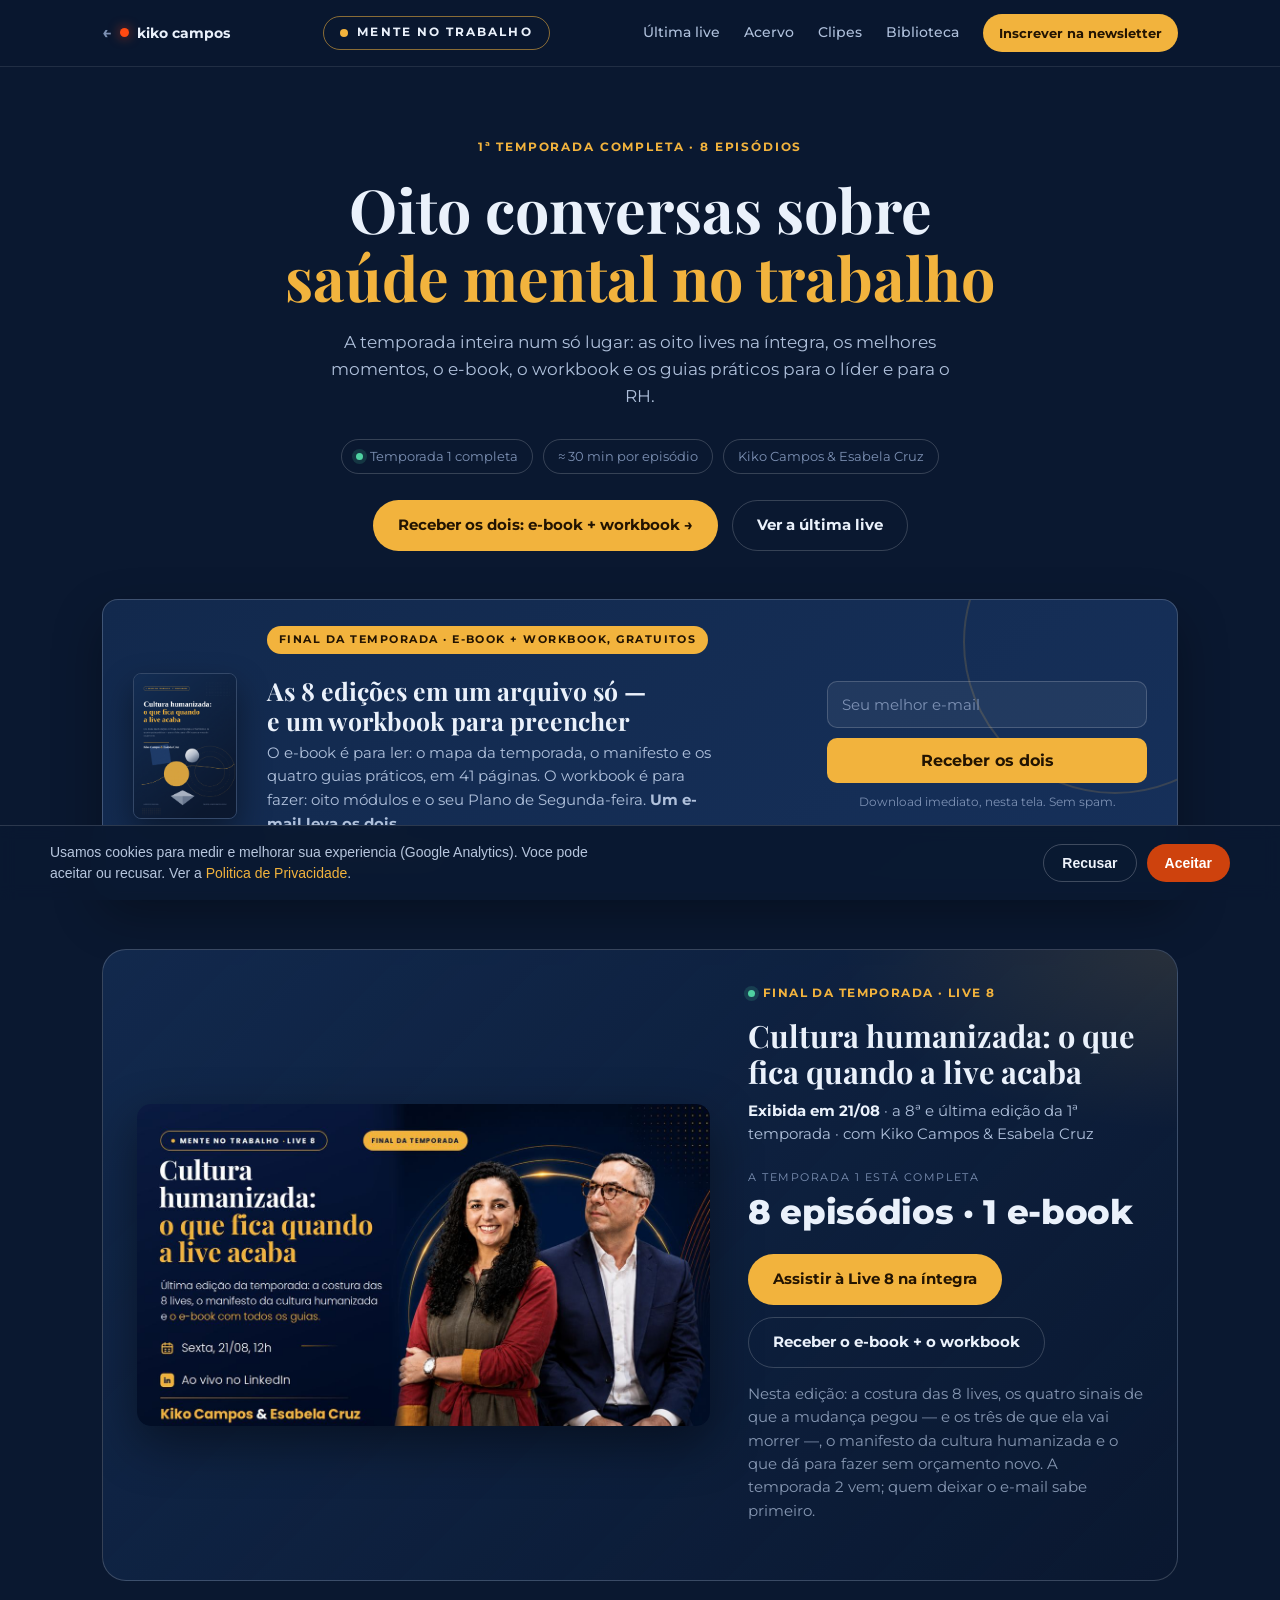
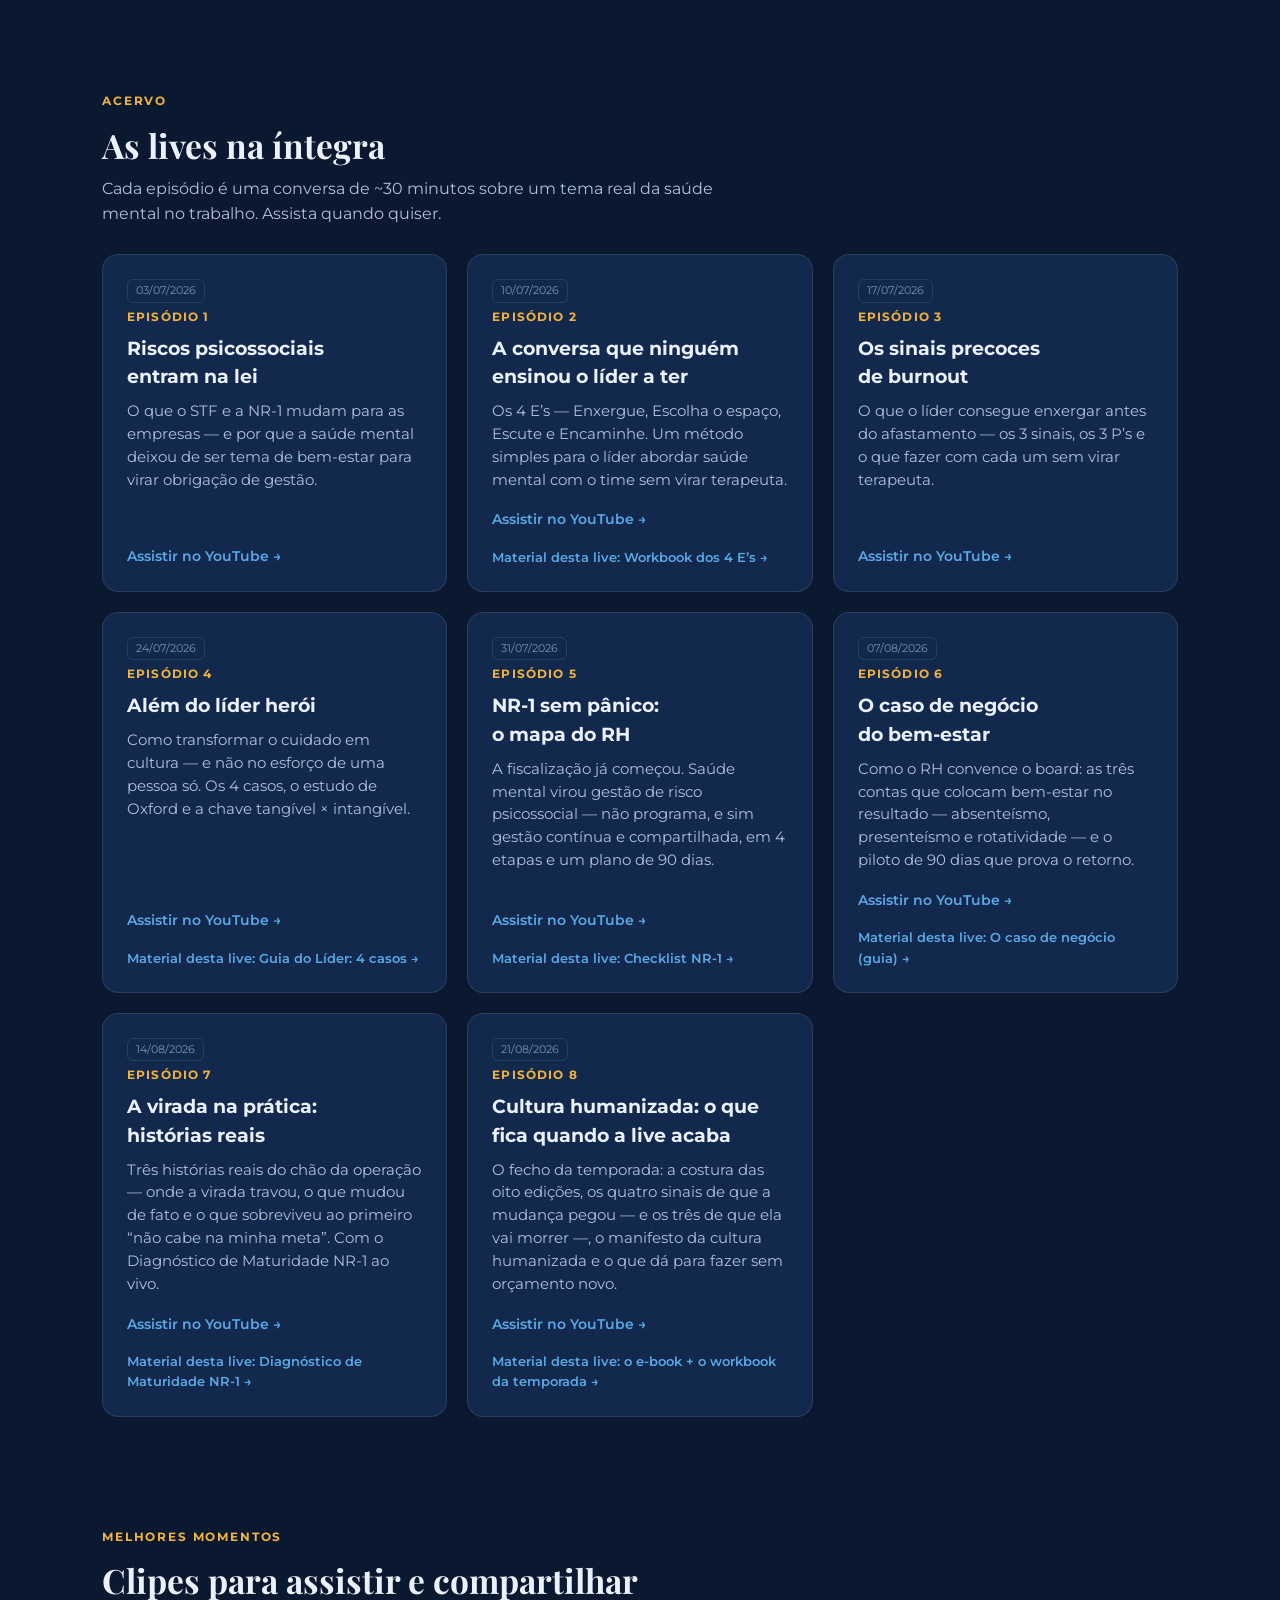
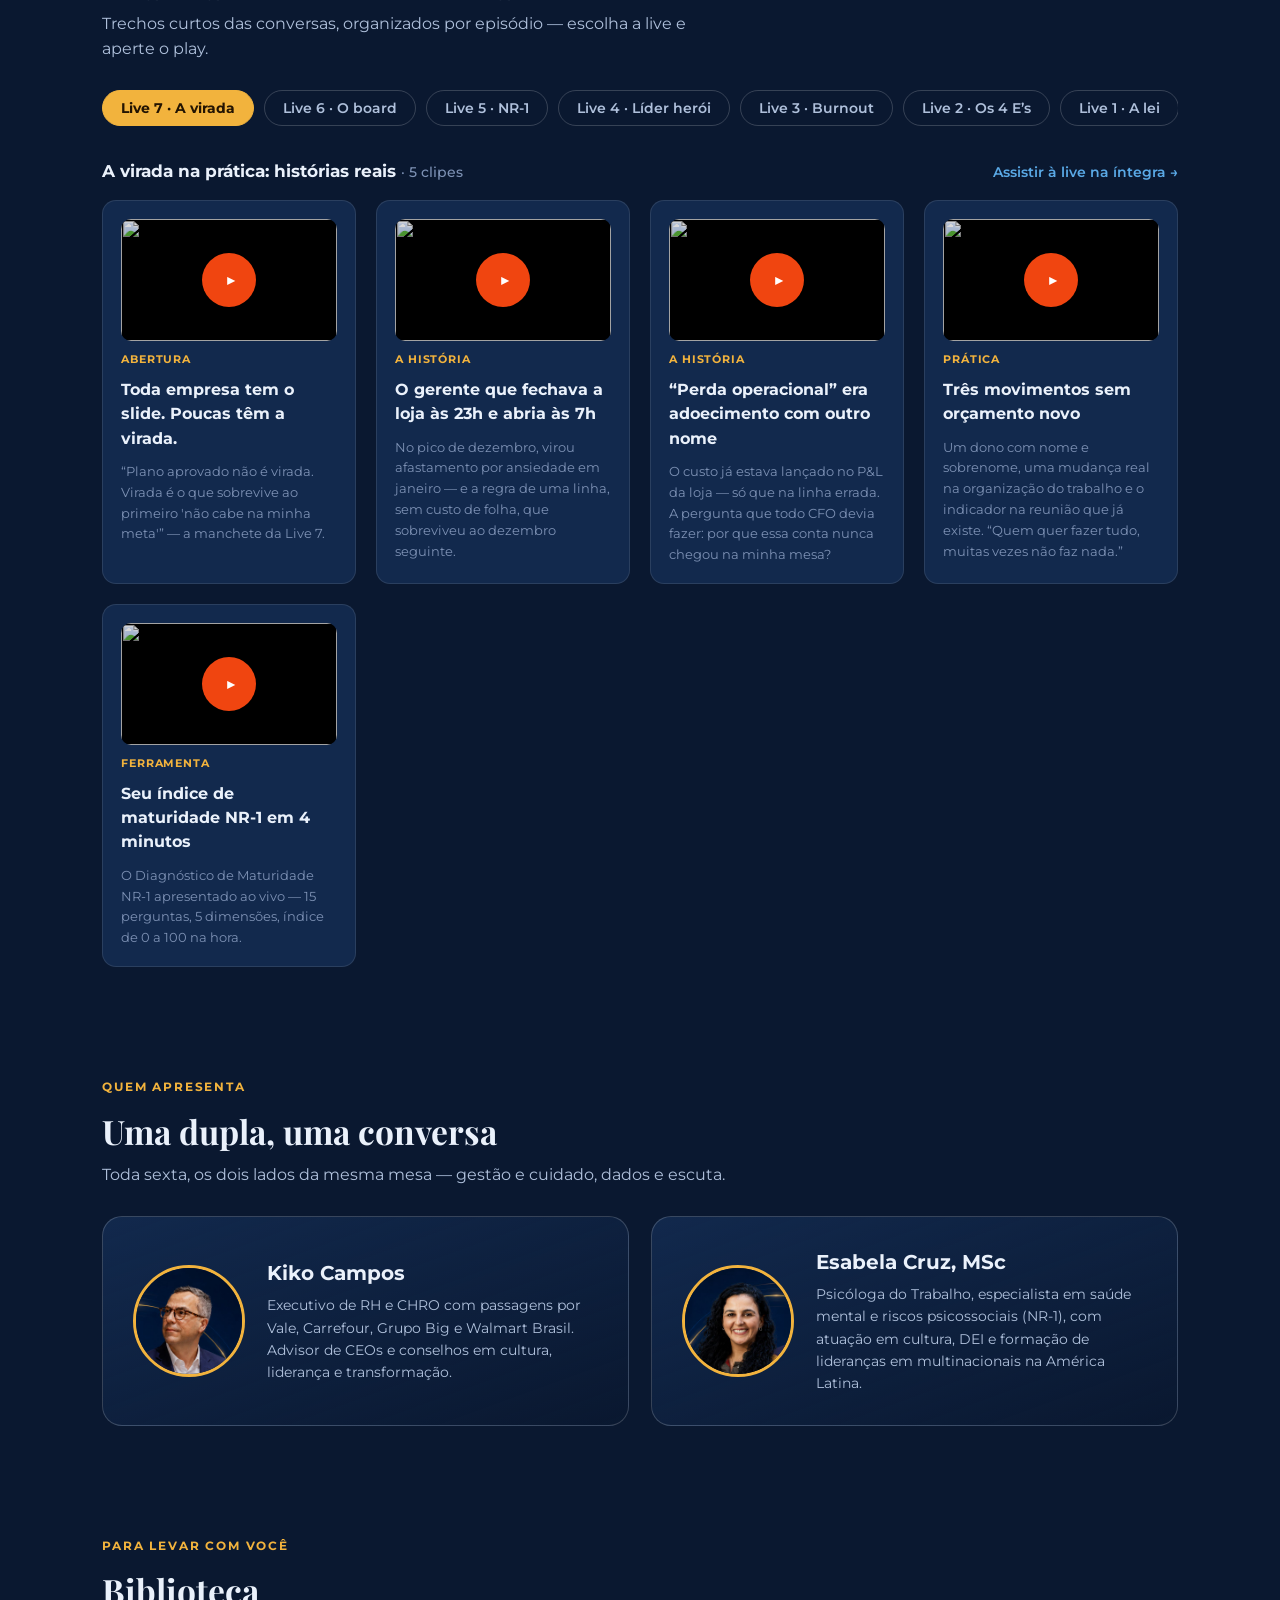
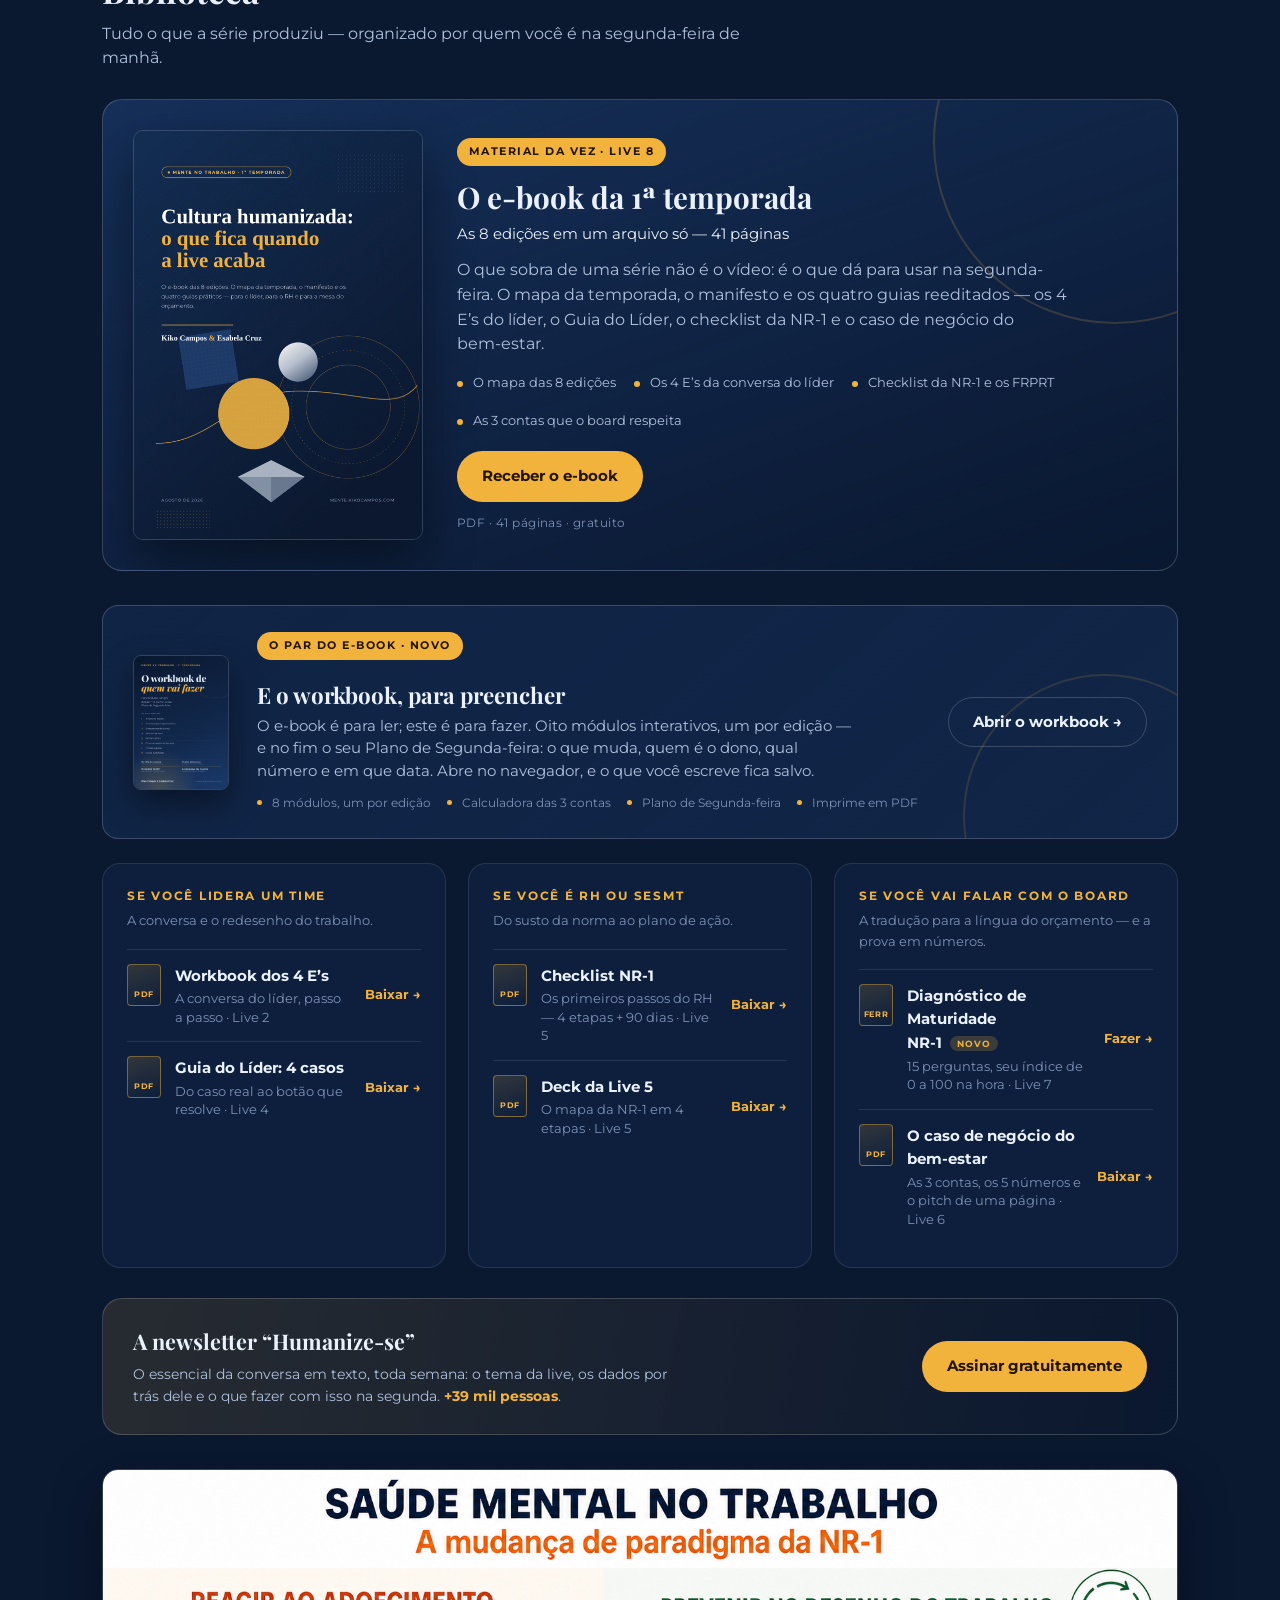
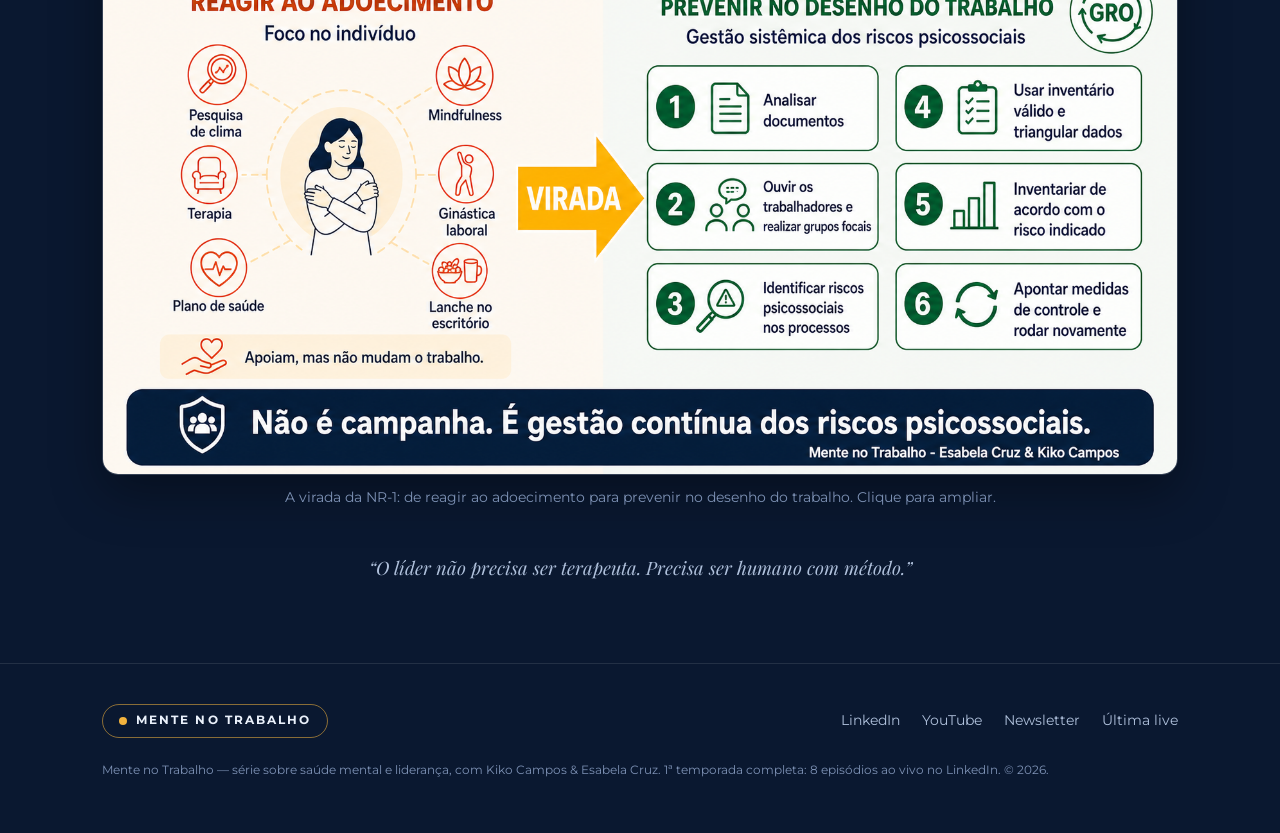
==== commit 01426d85: "Certificação: chips sem deslizar, capturas sem live futura, nav alinhada, atalho para o formulário n" ====
--- a/index.html
+++ b/index.html
@@ -394,6 +394,13 @@
     .eb-txt p{font-size:.9rem}
     .eb-txt a.inside-link{margin-top:6px}
   }
+
+  /* certificação 25/10 */
+  .card .foot{margin-top:auto}
+  .trilhas{margin-top:24px}
+  h1,h2,h3{text-wrap:balance}
+  @media(max-width:900px){.tabs{flex-wrap:wrap!important;overflow:visible!important}}
+  @media(max-width:600px){.wb-band{grid-template-columns:1fr!important}.wb-band img{width:110px}}
 </style>
 </head>
 <body>
@@ -426,7 +433,7 @@
       <span>Kiko Campos &amp; Esabela Cruz</span>
     </div>
     <div class="btn-row" style="margin-top:26px">
-      <a class="btn btn-primary" href="#ebook">Receber os dois: e-book + workbook →</a>
+      <a class="btn btn-primary" href="#ebook">Receber os dois: e-book + workbook →</a>
       <a class="btn btn-ghost" href="#ultima">Ver a última live</a>
     </div>
   </div>
@@ -442,7 +449,7 @@
         <span class="flag">Final da temporada · e-book + workbook, gratuitos</span>
         <h3>As 8 edições em um arquivo só — e um workbook para preencher</h3>
         <p>O e-book é para ler<span class="eb-long">: o mapa da temporada, o manifesto e os quatro guias práticos, em 41 páginas</span>. O workbook é para fazer<span class="eb-long">: oito módulos e o seu Plano de Segunda-feira</span>. <strong>Um e-mail leva os dois.</strong></p>
-        <a class="inside-link" href="captura-ebook-temporada1.html">Ver o que tem dentro &rarr;</a>
+        <a class="inside-link" href="captura-ebook-temporada1.html">Ver o que tem dentro &rarr;</a>
       </div>
       <div>
         <form class="eb-form" id="ebForm" novalidate>
@@ -454,7 +461,7 @@
           <strong>Pronto. Aqui está.</strong>
           <a class="dl" id="ebDl" href="Ebook_Mente_no_Trabalho_Temporada1%20final.pdf" download="Ebook_Mente_no_Trabalho_Temporada1.pdf">Baixar o e-book (PDF)</a>
           <p>41 páginas. Comece pelo mapa da temporada, na página 4.</p>
-          <p style="margin-top:14px"><a href="captura-workbook-temporada1.html" style="color:var(--accent);font-weight:700;text-decoration:none">Agora abra o workbook e preencha o seu Plano de Segunda-feira &rarr;</a></p>
+          <p style="margin-top:14px"><a href="captura-workbook-temporada1.html" style="color:var(--accent);font-weight:700;text-decoration:none">Agora abra o workbook e preencha o seu Plano de Segunda-feira &rarr;</a></p>
         </div>
       </div>
     </div>
@@ -475,7 +482,7 @@
         <p class="when"><strong>Exibida em 21/08</strong> · a 8ª e última edição da 1ª temporada · com Kiko Campos &amp; Esabela Cruz</p>
         <div class="next-count">
           <div class="cd-label">A temporada 1 está completa</div>
-          <div class="cd-big">8 <span>episódios</span> 1 <span>e-book</span></div>
+          <div class="cd-big">8 <span>episódios</span> · 1 <span style="white-space:nowrap">e‑book</span></div>
         </div>
         <div class="next-btns">
           <a class="btn btn-primary" href="https://youtu.be/o4NTbWDmMKU" target="_blank" rel="noopener">Assistir à Live 8 na íntegra</a>
@@ -501,17 +508,17 @@
         <span class="tag">03/07/2026</span>
         <div class="num">Episódio 1</div>
         <h3>Riscos psicossociais entram na lei</h3>
-        <p class="desc">O que o STF e a NR-1 mudam para as empresas — e por que a saúde mental deixou de ser tema de bem-estar para virar obrigação de gestão.</p>
-        <div class="foot"><a href="https://youtu.be/uhOpqAySxxM" target="_blank" rel="noopener">Assistir no YouTube →</a></div>
+        <p class="desc">O que o STF e a NR‑1 mudam para as empresas — e por que a saúde mental deixou de ser tema de bem‑estar para virar obrigação de gestão.</p>
+        <div class="foot"><a href="https://youtu.be/uhOpqAySxxM" target="_blank" rel="noopener">Assistir no YouTube →</a></div>
       </div>
 
       <div class="card">
         <span class="tag">10/07/2026</span>
         <div class="num">Episódio 2</div>
         <h3>A conversa que ninguém ensinou o líder a ter</h3>
-        <p class="desc">Os 4 E's — Enxergue, Escolha o espaço, Escute e Encaminhe. Um método simples para o líder abordar saúde mental com o time sem virar terapeuta.</p>
-        <div class="foot"><a href="https://youtu.be/YaURTiRbPwg" target="_blank" rel="noopener">Assistir no YouTube →</a>
-        <a class="mat-link" href="captura-workbook-4es.html">Material desta live: Workbook dos 4 E’s →</a>
+        <p class="desc">Os 4 E’s — Enxergue, Escolha o espaço, Escute e Encaminhe. Um método simples para o líder abordar saúde mental com o time sem virar terapeuta.</p>
+        <div class="foot"><a href="https://youtu.be/YaURTiRbPwg" target="_blank" rel="noopener">Assistir no YouTube →</a>
+        <a class="mat-link" href="captura-workbook-4es.html">Material desta live: Workbook dos 4 E’s →</a>
       </div>
       </div>
 
@@ -519,8 +526,8 @@
         <span class="tag">17/07/2026</span>
         <div class="num">Episódio 3</div>
         <h3>Os sinais precoces de burnout</h3>
-        <p class="desc">O que o líder consegue enxergar antes do afastamento — os 3 sinais, os 3 P's e o que fazer com cada um sem virar terapeuta.</p>
-        <div class="foot"><a href="https://youtu.be/Xc5leZ8BClE" target="_blank" rel="noopener">Assistir no YouTube →</a></div>
+        <p class="desc">O que o líder consegue enxergar antes do afastamento — os 3 sinais, os 3 P’s e o que fazer com cada um sem virar terapeuta.</p>
+        <div class="foot"><a href="https://youtu.be/Xc5leZ8BClE" target="_blank" rel="noopener">Assistir no YouTube →</a></div>
       </div>
 
       <div class="card">
@@ -528,28 +535,28 @@
         <div class="num">Episódio 4</div>
         <h3>Além do líder herói</h3>
         <p class="desc">Como transformar o cuidado em cultura — e não no esforço de uma pessoa só. Os 4 casos, o estudo de Oxford e a chave tangível × intangível.</p>
-        <div class="foot"><a href="https://youtu.be/KmVbGnPfJDw" target="_blank" rel="noopener">Assistir no YouTube →</a>
-        <a class="mat-link" href="captura-guia-lider.html">Material desta live: Guia do Líder: 4 casos →</a>
+        <div class="foot"><a href="https://youtu.be/KmVbGnPfJDw" target="_blank" rel="noopener">Assistir no YouTube →</a>
+        <a class="mat-link" href="captura-guia-lider.html">Material desta live: Guia do Líder: 4 casos →</a>
       </div>
       </div>
 
       <div class="card">
         <span class="tag">31/07/2026</span>
         <div class="num">Episódio 5</div>
-        <h3>NR-1 sem pânico: o mapa do RH</h3>
+        <h3>NR‑1 sem pânico: o mapa do RH</h3>
         <p class="desc">A fiscalização já começou. Saúde mental virou gestão de risco psicossocial — não programa, e sim gestão contínua e compartilhada, em 4 etapas e um plano de 90 dias.</p>
-        <div class="foot"><a href="https://youtu.be/Jt6b8BsGjxI" target="_blank" rel="noopener">Assistir no YouTube →</a>
-        <a class="mat-link" href="captura-nr1.html">Material desta live: Checklist NR-1 →</a>
+        <div class="foot"><a href="https://youtu.be/Jt6b8BsGjxI" target="_blank" rel="noopener">Assistir no YouTube →</a>
+        <a class="mat-link" href="captura-nr1.html">Material desta live: Checklist NR‑1 →</a>
       </div>
       </div>
 
       <div class="card">
         <span class="tag">07/08/2026</span>
         <div class="num">Episódio 6</div>
-        <h3>O caso de negócio do bem-estar</h3>
-        <p class="desc">Como o RH convence o board: as três contas que colocam bem-estar no resultado — absenteísmo, presenteísmo e rotatividade — e o piloto de 90 dias que prova o retorno.</p>
-        <div class="foot"><a href="https://youtu.be/oX-PB-y9akw" target="_blank" rel="noopener">Assistir no YouTube →</a>
-        <a class="mat-link" href="captura-caso-de-negocio.html">Material desta live: O caso de negócio (guia) →</a>
+        <h3>O caso de negócio do bem‑estar</h3>
+        <p class="desc">Como o RH convence o board: as três contas que colocam bem‑estar no resultado — absenteísmo, presenteísmo e rotatividade — e o piloto de 90 dias que prova o retorno.</p>
+        <div class="foot"><a href="https://youtu.be/oX-PB-y9akw" target="_blank" rel="noopener">Assistir no YouTube →</a>
+        <a class="mat-link" href="captura-caso-de-negocio.html">Material desta live: O caso de negócio (guia) →</a>
       </div>
       </div>
 
@@ -557,9 +564,9 @@
         <span class="tag">14/08/2026</span>
         <div class="num">Episódio 7</div>
         <h3>A virada na prática: histórias reais</h3>
-        <p class="desc">Três histórias reais do chão da operação — onde a virada travou, o que mudou de fato e o que sobreviveu ao primeiro "não cabe na minha meta". Com o Diagnóstico de Maturidade NR-1 ao vivo.</p>
-        <div class="foot"><a href="https://youtu.be/A_LMuFPNr8s" target="_blank" rel="noopener">Assistir no YouTube →</a>
-        <a class="mat-link" href="checklist-nr1.html">Material desta live: Diagnóstico de Maturidade NR-1 →</a>
+        <p class="desc">Três histórias reais do chão da operação — onde a virada travou, o que mudou de fato e o que sobreviveu ao primeiro “não cabe na minha meta”. Com o Diagnóstico de Maturidade NR‑1 ao vivo.</p>
+        <div class="foot"><a href="https://youtu.be/A_LMuFPNr8s" target="_blank" rel="noopener">Assistir no YouTube →</a>
+        <a class="mat-link" href="checklist-nr1.html">Material desta live: Diagnóstico de Maturidade NR‑1 →</a>
       </div>
       </div>
 
@@ -568,8 +575,8 @@
         <div class="num">Episódio 8</div>
         <h3>Cultura humanizada: o que fica quando a live acaba</h3>
         <p class="desc">O fecho da temporada: a costura das oito edições, os quatro sinais de que a mudança pegou — e os três de que ela vai morrer —, o manifesto da cultura humanizada e o que dá para fazer sem orçamento novo.</p>
-        <div class="foot"><a href="https://youtu.be/o4NTbWDmMKU" target="_blank" rel="noopener">Assistir no YouTube →</a>
-        <a class="mat-link" href="captura-ebook-temporada1.html">Material desta live: o e-book + o workbook da temporada →</a>
+        <div class="foot"><a href="https://youtu.be/o4NTbWDmMKU" target="_blank" rel="noopener">Assistir no YouTube →</a>
+        <a class="mat-link" href="captura-ebook-temporada1.html">Material desta live: o e-book + o workbook da temporada →</a>
       </div>
       </div>
 
@@ -589,10 +596,10 @@
     <div class="tabs" role="tablist" aria-label="Escolher episódio">
       <button class="tab" role="tab" aria-selected="true" data-live="l7" onclick="showLive('l7')">Live 7 · A virada</button>
       <button class="tab" role="tab" aria-selected="false" data-live="l6" onclick="showLive('l6')">Live 6 · O board</button>
-      <button class="tab" role="tab" aria-selected="false" data-live="l5" onclick="showLive('l5')">Live 5 · NR-1</button>
+      <button class="tab" role="tab" aria-selected="false" data-live="l5" onclick="showLive('l5')">Live 5 · NR‑1</button>
       <button class="tab" role="tab" aria-selected="false" data-live="l4" onclick="showLive('l4')">Live 4 · Líder herói</button>
       <button class="tab" role="tab" aria-selected="false" data-live="l3" onclick="showLive('l3')">Live 3 · Burnout</button>
-      <button class="tab" role="tab" aria-selected="false" data-live="l2" onclick="showLive('l2')">Live 2 · Os 4 E's</button>
+      <button class="tab" role="tab" aria-selected="false" data-live="l2" onclick="showLive('l2')">Live 2 · Os 4 E’s</button>
       <button class="tab" role="tab" aria-selected="false" data-live="l1" onclick="showLive('l1')">Live 1 · A lei</button>
     </div>
 
@@ -600,27 +607,27 @@
     <div class="panel on" id="p-l7" role="tabpanel">
       <div class="panel-head">
         <h3>A virada na prática: histórias reais <span>· 5 clipes</span></h3>
-        <a href="https://youtu.be/A_LMuFPNr8s" target="_blank" rel="noopener">Assistir à live na íntegra →</a>
+        <a href="https://youtu.be/A_LMuFPNr8s" target="_blank" rel="noopener">Assistir à live na íntegra →</a>
       </div>
       <div class="grid grid-4">
-        <div class="clip"><div class="ytlite" data-id="djHuIn6pn3Y" onclick="playYT(this)"><img loading="lazy" src="https://i.ytimg.com/vi/djHuIn6pn3Y/hqdefault.jpg" alt=""><span class="ytplay">&#9654;</span></div><div class="k">Abertura</div><h4>Toda empresa tem o slide. Poucas têm a virada.</h4><p>"Plano aprovado não é virada. Virada é o que sobrevive ao primeiro 'não cabe na minha meta'" — a manchete da Live 7.</p></div>
+        <div class="clip"><div class="ytlite" data-id="djHuIn6pn3Y" onclick="playYT(this)"><img loading="lazy" src="https://i.ytimg.com/vi/djHuIn6pn3Y/hqdefault.jpg" alt=""><span class="ytplay">&#9654;</span></div><div class="k">Abertura</div><h4>Toda empresa tem o slide. Poucas têm a virada.</h4><p>“Plano aprovado não é virada. Virada é o que sobrevive ao primeiro 'não cabe na minha meta'” — a manchete da Live 7.</p></div>
         <div class="clip"><div class="ytlite" data-id="zQss01ZWpic" onclick="playYT(this)"><img loading="lazy" src="https://i.ytimg.com/vi/zQss01ZWpic/hqdefault.jpg" alt=""><span class="ytplay">&#9654;</span></div><div class="k">A história</div><h4>O gerente que fechava a loja às 23h e abria às 7h</h4><p>No pico de dezembro, virou afastamento por ansiedade em janeiro — e a regra de uma linha, sem custo de folha, que sobreviveu ao dezembro seguinte.</p></div>
-        <div class="clip"><div class="ytlite" data-id="BV-vgFG8m_8" onclick="playYT(this)"><img loading="lazy" src="https://i.ytimg.com/vi/BV-vgFG8m_8/hqdefault.jpg" alt=""><span class="ytplay">&#9654;</span></div><div class="k">A história</div><h4>"Perda operacional" era adoecimento com outro nome</h4><p>O custo já estava lançado no P&amp;L da loja — só que na linha errada. A pergunta que todo CFO devia fazer: por que essa conta nunca chegou na minha mesa?</p></div>
-        <div class="clip"><div class="ytlite" data-id="wc83_NWMWyc" onclick="playYT(this)"><img loading="lazy" src="https://i.ytimg.com/vi/wc83_NWMWyc/hqdefault.jpg" alt=""><span class="ytplay">&#9654;</span></div><div class="k">Prática</div><h4>Três movimentos sem orçamento novo</h4><p>Um dono com nome e sobrenome, uma mudança real na organização do trabalho e o indicador na reunião que já existe. "Quem quer fazer tudo, muitas vezes não faz nada."</p></div>
-        <div class="clip"><div class="ytlite" data-id="86lYOY4-__E" onclick="playYT(this)"><img loading="lazy" src="https://i.ytimg.com/vi/86lYOY4-__E/hqdefault.jpg" alt=""><span class="ytplay">&#9654;</span></div><div class="k">Ferramenta</div><h4>Seu índice de maturidade NR-1 em 4 minutos</h4><p>O Diagnóstico de Maturidade NR-1 apresentado ao vivo — 15 perguntas, 5 dimensões, índice de 0 a 100 na hora.</p></div>
+        <div class="clip"><div class="ytlite" data-id="BV-vgFG8m_8" onclick="playYT(this)"><img loading="lazy" src="https://i.ytimg.com/vi/BV-vgFG8m_8/hqdefault.jpg" alt=""><span class="ytplay">&#9654;</span></div><div class="k">A história</div><h4>“Perda operacional” era adoecimento com outro nome</h4><p>O custo já estava lançado no P&amp;L da loja — só que na linha errada. A pergunta que todo CFO devia fazer: por que essa conta nunca chegou na minha mesa?</p></div>
+        <div class="clip"><div class="ytlite" data-id="wc83_NWMWyc" onclick="playYT(this)"><img loading="lazy" src="https://i.ytimg.com/vi/wc83_NWMWyc/hqdefault.jpg" alt=""><span class="ytplay">&#9654;</span></div><div class="k">Prática</div><h4>Três movimentos sem orçamento novo</h4><p>Um dono com nome e sobrenome, uma mudança real na organização do trabalho e o indicador na reunião que já existe. “Quem quer fazer tudo, muitas vezes não faz nada.”</p></div>
+        <div class="clip"><div class="ytlite" data-id="86lYOY4-__E" onclick="playYT(this)"><img loading="lazy" src="https://i.ytimg.com/vi/86lYOY4-__E/hqdefault.jpg" alt=""><span class="ytplay">&#9654;</span></div><div class="k">Ferramenta</div><h4>Seu índice de maturidade NR‑1 em 4 minutos</h4><p>O Diagnóstico de Maturidade NR‑1 apresentado ao vivo — 15 perguntas, 5 dimensões, índice de 0 a 100 na hora.</p></div>
       </div>
     </div>
 
     <!-- LIVE 6 -->
     <div class="panel" id="p-l6" role="tabpanel">
       <div class="panel-head">
-        <h3>O caso de negócio do bem-estar <span>· 8 clipes</span></h3>
-        <a href="https://youtu.be/oX-PB-y9akw" target="_blank" rel="noopener">Assistir à live na íntegra →</a>
+        <h3>O caso de negócio do bem‑estar <span>· 8 clipes</span></h3>
+        <a href="https://youtu.be/oX-PB-y9akw" target="_blank" rel="noopener">Assistir à live na íntegra →</a>
       </div>
       <div class="grid grid-4">
         <div class="clip"><div class="ytlite" data-id="lQOO2w3XQSU" onclick="playYT(this)"><img loading="lazy" src="https://i.ytimg.com/vi/lQOO2w3XQSU/hqdefault.jpg" alt=""><span class="ytplay">&#9654;</span></div><div class="k">A história</div><h4>Quando o pedido de RH morre na reunião</h4><p>O projeto era bom — mas não chegou em linguagem de negócio.</p></div>
-        <div class="clip"><div class="ytlite" data-id="r7aShh21kRc" onclick="playYT(this)"><img loading="lazy" src="https://i.ytimg.com/vi/r7aShh21kRc/hqdefault.jpg" alt=""><span class="ytplay">&#9654;</span></div><div class="k">Contexto legal</div><h4>A obrigação continua, a multa está suspensa</h4><p>NR-1: o que mudou de fato — e o que não mudou.</p></div>
-        <div class="clip"><div class="ytlite" data-id="84dlOTtMPiE" onclick="playYT(this)"><img loading="lazy" src="https://i.ytimg.com/vi/84dlOTtMPiE/hqdefault.jpg" alt=""><span class="ytplay">&#9654;</span></div><div class="k">Método</div><h4>As três contas que colocam bem-estar no balanço</h4><p>Afastamento, turnover e presenteísmo: a matemática do board.</p></div>
+        <div class="clip"><div class="ytlite" data-id="r7aShh21kRc" onclick="playYT(this)"><img loading="lazy" src="https://i.ytimg.com/vi/r7aShh21kRc/hqdefault.jpg" alt=""><span class="ytplay">&#9654;</span></div><div class="k">Contexto legal</div><h4>A obrigação continua, a multa está suspensa</h4><p>NR‑1: o que mudou de fato — e o que não mudou.</p></div>
+        <div class="clip"><div class="ytlite" data-id="84dlOTtMPiE" onclick="playYT(this)"><img loading="lazy" src="https://i.ytimg.com/vi/84dlOTtMPiE/hqdefault.jpg" alt=""><span class="ytplay">&#9654;</span></div><div class="k">Método</div><h4>As três contas que colocam bem‑estar no balanço</h4><p>Afastamento, turnover e presenteísmo: a matemática do board.</p></div>
         <div class="clip"><div class="ytlite" data-id="U8OgYSLycEs" onclick="playYT(this)"><img loading="lazy" src="https://i.ytimg.com/vi/U8OgYSLycEs/hqdefault.jpg" alt=""><span class="ytplay">&#9654;</span></div><div class="k">O dado</div><h4>O custo oculto do presenteísmo</h4><p>Está presente, não entrega — e não aparece em nenhum relatório.</p></div>
         <div class="clip"><div class="ytlite" data-id="YoMg5IY7gp4" onclick="playYT(this)"><img loading="lazy" src="https://i.ytimg.com/vi/YoMg5IY7gp4/hqdefault.jpg" alt=""><span class="ytplay">&#9654;</span></div><div class="k">Negócio</div><h4>Cada US$ 1 retorna US$ 4</h4><p>Como comprovar ROI sem inventar número.</p></div>
         <div class="clip"><div class="ytlite" data-id="MfarfamLxAE" onclick="playYT(this)"><img loading="lazy" src="https://i.ytimg.com/vi/MfarfamLxAE/hqdefault.jpg" alt=""><span class="ytplay">&#9654;</span></div><div class="k">Prática</div><h4>O piloto de 90 dias</h4><p>Uma área, um número, um prazo — por onde o RH começa.</p></div>
@@ -632,11 +639,11 @@
     <!-- LIVE 5 -->
     <div class="panel" id="p-l5" role="tabpanel">
       <div class="panel-head">
-        <h3>NR-1 sem pânico: o mapa do RH <span>· 8 clipes</span></h3>
-        <a href="https://youtu.be/Jt6b8BsGjxI" target="_blank" rel="noopener">Assistir à live na íntegra →</a>
+        <h3>NR‑1 sem pânico: o mapa do RH <span>· 8 clipes</span></h3>
+        <a href="https://youtu.be/Jt6b8BsGjxI" target="_blank" rel="noopener">Assistir à live na íntegra →</a>
       </div>
       <div class="grid grid-4">
-        <div class="clip"><div class="ytlite" data-id="63SahPmpjKs" onclick="playYT(this)"><img loading="lazy" src="https://i.ytimg.com/vi/63SahPmpjKs/hqdefault.jpg" alt=""><span class="ytplay">&#9654;</span></div><div class="k">A história</div><h4>Quando o RH entra em pânico</h4><p>A NR-1 chegou e o RH travou — o caso da Patrícia.</p></div>
+        <div class="clip"><div class="ytlite" data-id="63SahPmpjKs" onclick="playYT(this)"><img loading="lazy" src="https://i.ytimg.com/vi/63SahPmpjKs/hqdefault.jpg" alt=""><span class="ytplay">&#9654;</span></div><div class="k">A história</div><h4>Quando o RH entra em pânico</h4><p>A NR‑1 chegou e o RH travou — o caso da Patrícia.</p></div>
         <div class="clip"><div class="ytlite" data-id="P4MZk6wfrOg" onclick="playYT(this)"><img loading="lazy" src="https://i.ytimg.com/vi/P4MZk6wfrOg/hqdefault.jpg" alt=""><span class="ytplay">&#9654;</span></div><div class="k">A tese</div><h4>Transformar risco em gestão</h4><p>O papel do RH: puxar a gestão compartilhada do risco psicossocial.</p></div>
         <div class="clip"><div class="ytlite" data-id="mJi8fncliXo" onclick="playYT(this)"><img loading="lazy" src="https://i.ytimg.com/vi/mJi8fncliXo/hqdefault.jpg" alt=""><span class="ytplay">&#9654;</span></div><div class="k">Etapa 1</div><h4>O que mapear: os fatores</h4><p>Os FRPRT e a metodologia do inventário — instrumento técnico, não clima.</p></div>
         <div class="clip"><div class="ytlite" data-id="TXiLXMbKqIA" onclick="playYT(this)"><img loading="lazy" src="https://i.ytimg.com/vi/TXiLXMbKqIA/hqdefault.jpg" alt=""><span class="ytplay">&#9654;</span></div><div class="k">O dado</div><h4>O estudo de Oxford</h4><p>46 mil trabalhadores: programa individual quase não muda nada.</p></div>
@@ -651,7 +658,7 @@
     <div class="panel" id="p-l4" role="tabpanel">
       <div class="panel-head">
         <h3>Além do líder herói <span>· 8 clipes</span></h3>
-        <a href="https://youtu.be/KmVbGnPfJDw" target="_blank" rel="noopener">Assistir à live na íntegra →</a>
+        <a href="https://youtu.be/KmVbGnPfJDw" target="_blank" rel="noopener">Assistir à live na íntegra →</a>
       </div>
       <div class="grid grid-4">
         <div class="clip"><div class="ytlite" data-id="kjHfQ4XSQSU" onclick="playYT(this)"><img loading="lazy" src="https://i.ytimg.com/vi/kjHfQ4XSQSU/hqdefault.jpg" alt=""><span class="ytplay">&#9654;</span></div><div class="k">A história</div><h4>Quando o líder-herói se cansa</h4><p>Marcos segurava o time inteiro sozinho — até cansar.</p></div>
@@ -669,12 +676,12 @@
     <div class="panel" id="p-l3" role="tabpanel">
       <div class="panel-head">
         <h3>Os sinais precoces de burnout <span>· 7 clipes</span></h3>
-        <a href="https://youtu.be/Xc5leZ8BClE" target="_blank" rel="noopener">Assistir à live na íntegra →</a>
+        <a href="https://youtu.be/Xc5leZ8BClE" target="_blank" rel="noopener">Assistir à live na íntegra →</a>
       </div>
       <div class="grid grid-4">
         <div class="clip"><div class="ytlite" data-id="hRMcNyngQ6g" onclick="playYT(this)"><img loading="lazy" src="https://i.ytimg.com/vi/hRMcNyngQ6g/hqdefault.jpg" alt=""><span class="ytplay">&#9654;</span></div><div class="k">O dado</div><h4>Os 3 sinais precoces</h4><p>O que o líder enxerga antes do afastamento.</p></div>
         <div class="clip"><div class="ytlite" data-id="YaUuN38f1W8" onclick="playYT(this)"><img loading="lazy" src="https://i.ytimg.com/vi/YaUuN38f1W8/hqdefault.jpg" alt=""><span class="ytplay">&#9654;</span></div><div class="k">A tese</div><h4>É o trabalho que adoece</h4><p>O burnout nasce da organização, não da pessoa.</p></div>
-        <div class="clip"><div class="ytlite" data-id="yYexLn5msQA" onclick="playYT(this)"><img loading="lazy" src="https://i.ytimg.com/vi/yYexLn5msQA/hqdefault.jpg" alt=""><span class="ytplay">&#9654;</span></div><div class="k">Método</div><h4>Os 3 P's</h4><p>Padrão, pausa e prioridade: o que o líder observa.</p></div>
+        <div class="clip"><div class="ytlite" data-id="yYexLn5msQA" onclick="playYT(this)"><img loading="lazy" src="https://i.ytimg.com/vi/yYexLn5msQA/hqdefault.jpg" alt=""><span class="ytplay">&#9654;</span></div><div class="k">Método</div><h4>Os 3 P’s</h4><p>Padrão, pausa e prioridade: o que o líder observa.</p></div>
         <div class="clip"><div class="ytlite" data-id="0d59-s9yT88" onclick="playYT(this)"><img loading="lazy" src="https://i.ytimg.com/vi/0d59-s9yT88/hqdefault.jpg" alt=""><span class="ytplay">&#9654;</span></div><div class="k">O conceito</div><h4>O que é burnout</h4><p>As três dimensões — muito além do cansaço.</p></div>
         <div class="clip"><div class="ytlite" data-id="xToUsIJNkLs" onclick="playYT(this)"><img loading="lazy" src="https://i.ytimg.com/vi/xToUsIJNkLs/hqdefault.jpg" alt=""><span class="ytplay">&#9654;</span></div><div class="k">Causa</div><h4>Por que nasce do trabalho</h4><p>São as condições que adoecem — antes da pessoa.</p></div>
         <div class="clip"><div class="ytlite" data-id="4dIkMn4SQow" onclick="playYT(this)"><img loading="lazy" src="https://i.ytimg.com/vi/4dIkMn4SQow/hqdefault.jpg" alt=""><span class="ytplay">&#9654;</span></div><div class="k">Cultura</div><h4>Ajuste o trabalho, não as pessoas</h4><p>Cultura é redesenhar o trabalho, não exigir resiliência.</p></div>
@@ -685,15 +692,15 @@
     <!-- LIVE 2 -->
     <div class="panel" id="p-l2" role="tabpanel">
       <div class="panel-head">
-        <h3>A conversa do líder — os 4 E's <span>· 8 clipes</span></h3>
-        <a href="https://youtu.be/YaURTiRbPwg" target="_blank" rel="noopener">Assistir à live na íntegra →</a>
+        <h3>A conversa do líder — os 4 E’s <span>· 8 clipes</span></h3>
+        <a href="https://youtu.be/YaURTiRbPwg" target="_blank" rel="noopener">Assistir à live na íntegra →</a>
       </div>
       <div class="grid grid-4">
         <div class="clip"><div class="ytlite" data-id="1qE969eTPnc" onclick="playYT(this)"><img loading="lazy" src="https://i.ytimg.com/vi/1qE969eTPnc/hqdefault.jpg" alt=""><span class="ytplay">&#9654;</span></div><div class="k">O dado</div><h4>546 mil afastamentos</h4><p>O recorde de 2025 no INSS que mudou a conversa.</p></div>
         <div class="clip"><div class="ytlite" data-id="to220JAq3V8" onclick="playYT(this)"><img loading="lazy" src="https://i.ytimg.com/vi/to220JAq3V8/hqdefault.jpg" alt=""><span class="ytplay">&#9654;</span></div><div class="k">A tese</div><h4>Líder não é terapeuta</h4><p>“Precisa ser humano com método.”</p></div>
-        <div class="clip"><div class="ytlite" data-id="AetgvCv79Ms" onclick="playYT(this)"><img loading="lazy" src="https://i.ytimg.com/vi/AetgvCv79Ms/hqdefault.jpg" alt=""><span class="ytplay">&#9654;</span></div><div class="k">4 E's · 1</div><h4>Enxergue</h4><p>É mudança de padrão, não diagnóstico.</p></div>
-        <div class="clip"><div class="ytlite" data-id="-OAHVQyQq0s" onclick="playYT(this)"><img loading="lazy" src="https://i.ytimg.com/vi/-OAHVQyQq0s/hqdefault.jpg" alt=""><span class="ytplay">&#9654;</span></div><div class="k">4 E's · 2</div><h4>Escute</h4><p>Sem resolver, sem minimizar, sem prometer sigilo.</p></div>
-        <div class="clip"><div class="ytlite" data-id="ln8gFtSLrWo" onclick="playYT(this)"><img loading="lazy" src="https://i.ytimg.com/vi/ln8gFtSLrWo/hqdefault.jpg" alt=""><span class="ytplay">&#9654;</span></div><div class="k">4 E's · 3</div><h4>Encaminhe</h4><p>PAE / RH-SST e follow-up em uma semana.</p></div>
+        <div class="clip"><div class="ytlite" data-id="AetgvCv79Ms" onclick="playYT(this)"><img loading="lazy" src="https://i.ytimg.com/vi/AetgvCv79Ms/hqdefault.jpg" alt=""><span class="ytplay">&#9654;</span></div><div class="k">4 E’s · 1</div><h4>Enxergue</h4><p>É mudança de padrão, não diagnóstico.</p></div>
+        <div class="clip"><div class="ytlite" data-id="-OAHVQyQq0s" onclick="playYT(this)"><img loading="lazy" src="https://i.ytimg.com/vi/-OAHVQyQq0s/hqdefault.jpg" alt=""><span class="ytplay">&#9654;</span></div><div class="k">4 E’s · 2</div><h4>Escute</h4><p>Sem resolver, sem minimizar, sem prometer sigilo.</p></div>
+        <div class="clip"><div class="ytlite" data-id="ln8gFtSLrWo" onclick="playYT(this)"><img loading="lazy" src="https://i.ytimg.com/vi/ln8gFtSLrWo/hqdefault.jpg" alt=""><span class="ytplay">&#9654;</span></div><div class="k">4 E’s · 3</div><h4>Encaminhe</h4><p>PAE / RH-SST e follow-up em uma semana.</p></div>
         <div class="clip"><div class="ytlite" data-id="8jyDrXF6jBQ" onclick="playYT(this)"><img loading="lazy" src="https://i.ytimg.com/vi/8jyDrXF6jBQ/hqdefault.jpg" alt=""><span class="ytplay">&#9654;</span></div><div class="k">Prática</div><h4>Feedback contínuo</h4><p>A conversa que não pode esperar a crise.</p></div>
         <div class="clip"><div class="ytlite" data-id="ZeXXDrBCRFE" onclick="playYT(this)"><img loading="lazy" src="https://i.ytimg.com/vi/ZeXXDrBCRFE/hqdefault.jpg" alt=""><span class="ytplay">&#9654;</span></div><div class="k">Provocação</div><h4>Ataque à raiz</h4><p>Cinco minutos que evitam meses de afastamento.</p></div>
         <div class="clip"><div class="ytlite" data-id="yYIxzUP7gMU" onclick="playYT(this)"><img loading="lazy" src="https://i.ytimg.com/vi/yYIxzUP7gMU/hqdefault.jpg" alt=""><span class="ytplay">&#9654;</span></div><div class="k">Cultura</div><h4>Não precisamos de heróis</h4><p>Encaminhar é responsabilidade, não fraqueza.</p></div>
@@ -704,7 +711,7 @@
     <div class="panel" id="p-l1" role="tabpanel">
       <div class="panel-head">
         <h3>Riscos psicossociais entram na lei <span>· 8 clipes</span></h3>
-        <a href="https://youtu.be/uhOpqAySxxM" target="_blank" rel="noopener">Assistir à live na íntegra →</a>
+        <a href="https://youtu.be/uhOpqAySxxM" target="_blank" rel="noopener">Assistir à live na íntegra →</a>
       </div>
       <div class="grid grid-4">
         <div class="clip"><div class="ytlite" data-id="ws2xfowSBzw" onclick="playYT(this)"><img loading="lazy" src="https://i.ytimg.com/vi/ws2xfowSBzw/hqdefault.jpg" alt=""><span class="ytplay">&#9654;</span></div><div class="k">O dado</div><h4>Percepção divergente</h4><p>95% dos líderes × 15% dos funcionários: a régua do cuidado.</p></div>
@@ -743,7 +750,7 @@
         <img src="esabela.jpg" alt="Esabela Cruz">
         <div>
           <h3>Esabela Cruz, MSc</h3>
-          <p>Psicóloga do Trabalho, especialista em saúde mental e riscos psicossociais (NR-1), com atuação em cultura, DEI e formação de lideranças em multinacionais na América Latina.</p>
+          <p>Psicóloga do Trabalho, especialista em saúde mental e riscos psicossociais (NR‑1), com atuação em cultura, DEI e formação de lideranças em multinacionais na América Latina.</p>
         </div>
       </div>
 
@@ -766,11 +773,11 @@
         <span class="flag">Material da vez · Live 8</span>
         <h3>O e-book da 1ª temporada</h3>
         <div class="big-num">As 8 edições em um arquivo só — 41 páginas</div>
-        <p>O que sobra de uma série não é o vídeo: é o que dá para usar na segunda-feira. O mapa da temporada, o manifesto e os quatro guias reeditados — os 4 E's do líder, o Guia do Líder, o checklist da NR-1 e o caso de negócio do bem-estar.</p>
+        <p>O que sobra de uma série não é o vídeo: é o que dá para usar na segunda-feira. O mapa da temporada, o manifesto e os quatro guias reeditados — os 4 E’s do líder, o Guia do Líder, o checklist da NR‑1 e o caso de negócio do bem‑estar.</p>
         <div class="inside">
           <span>O mapa das 8 edições</span>
-          <span>Os 4 E's da conversa do líder</span>
-          <span>Checklist da NR-1 e os FRPRT</span>
+          <span>Os 4 E’s da conversa do líder</span>
+          <span>Checklist da NR‑1 e os FRPRT</span>
           <span>As 3 contas que o board respeita</span>
         </div>
         <a class="btn btn-primary" href="captura-ebook-temporada1.html">Receber o e-book</a>
@@ -791,7 +798,7 @@
           <span>Imprime em PDF</span>
         </div>
       </div>
-      <a class="btn btn-ghost" href="captura-workbook-temporada1.html">Abrir o workbook →</a>
+      <a class="btn btn-ghost" href="captura-workbook-temporada1.html">Abrir o workbook →</a>
     </div>
 
     <div class="trilhas">
@@ -802,12 +809,12 @@
         <div class="mat">
           <div class="ico">PDF</div>
           <div><b>Workbook dos 4 E’s</b><p>A conversa do líder, passo a passo · Live 2</p></div>
-          <a href="captura-workbook-4es.html">Baixar →</a>
+          <a href="captura-workbook-4es.html">Baixar →</a>
         </div>
         <div class="mat">
           <div class="ico">PDF</div>
           <div><b>Guia do Líder: 4 casos</b><p>Do caso real ao botão que resolve · Live 4</p></div>
-          <a href="captura-guia-lider.html">Baixar →</a>
+          <a href="captura-guia-lider.html">Baixar →</a>
         </div>
       </div>
 
@@ -816,13 +823,13 @@
         <div class="ts">Do susto da norma ao plano de ação.</div>
         <div class="mat">
           <div class="ico">PDF</div>
-          <div><b>Checklist NR-1</b><p>Os primeiros passos do RH — 4 etapas + 90 dias · Live 5</p></div>
-          <a href="captura-nr1.html">Baixar →</a>
+          <div><b>Checklist NR‑1</b><p>Os primeiros passos do RH — 4 etapas + 90 dias · Live 5</p></div>
+          <a href="captura-nr1.html">Baixar →</a>
         </div>
         <div class="mat">
           <div class="ico">PDF</div>
-          <div><b>Deck da Live 5</b><p>O mapa da NR-1 em 4 etapas · Live 5</p></div>
-          <a href="captura-deck-live5.html">Baixar →</a>
+          <div><b>Deck da Live 5</b><p>O mapa da NR‑1 em 4 etapas · Live 5</p></div>
+          <a href="captura-deck-live5.html">Baixar →</a>
         </div>
       </div>
 
@@ -831,13 +838,13 @@
         <div class="ts">A tradução para a língua do orçamento — e a prova em números.</div>
         <div class="mat">
           <div class="ico">FERR</div>
-          <div><b>Diagnóstico de Maturidade NR-1<span class="tag-new">novo</span></b><p>15 perguntas, seu índice de 0 a 100 na hora · Live 7</p></div>
-          <a href="checklist-nr1.html">Fazer →</a>
+          <div><b>Diagnóstico de Maturidade NR‑1<span class="tag-new">novo</span></b><p>15 perguntas, seu índice de 0 a 100 na hora · Live 7</p></div>
+          <a href="checklist-nr1.html">Fazer →</a>
         </div>
         <div class="mat">
           <div class="ico">PDF</div>
-          <div><b>O caso de negócio do bem-estar</b><p>As 3 contas, os 5 números e o pitch de uma página · Live 6</p></div>
-          <a href="captura-caso-de-negocio.html">Baixar →</a>
+          <div><b>O caso de negócio do bem‑estar</b><p>As 3 contas, os 5 números e o pitch de uma página · Live 6</p></div>
+          <a href="captura-caso-de-negocio.html">Baixar →</a>
         </div>
       </div>
 
@@ -855,7 +862,7 @@
       <a href="infografico-virada-nr1.png" target="_blank" rel="noopener">
         <img src="infografico-virada-nr1.png" alt="A virada da NR-1: de reagir ao adoecimento, com foco no indivíduo (pesquisa de clima, terapia, plano de saúde, mindfulness, ginástica laboral), para prevenir no desenho do trabalho — gestão sistêmica dos riscos psicossociais (GRO) em seis passos. Não é campanha, é gestão contínua." loading="lazy">
       </a>
-      <figcaption>A virada da NR-1: de reagir ao adoecimento para prevenir no desenho do trabalho. Clique para ampliar.</figcaption>
+      <figcaption>A virada da NR‑1: de reagir ao adoecimento para prevenir no desenho do trabalho. Clique para ampliar.</figcaption>
     </figure>
 
     <p class="sig" style="margin-top:38px">“O líder não precisa ser terapeuta. Precisa ser humano com método.”</p>
@@ -1035,5 +1042,48 @@
   if(d) d.addEventListener('click', function(){ ebTrack('download_material'); });
 })();
 </script>
+<!-- celular: página mais curta, nada removido — detalhes abrem ao toque (só até 900 px) -->
+<style>
+@media(max-width:900px){
+  .mc-h{cursor:pointer;position:relative;padding-right:34px!important;-webkit-tap-highlight-color:transparent}
+  .mc-h::after{content:"+";position:absolute;right:0;top:50%;transform:translateY(-50%);font:300 1.6rem/1 Inter,system-ui,sans-serif;color:#F2B33D}
+  .mc.open .mc-h::after{content:"–"}
+  .mc:not(.open) .mc-b{display:none!important}
+  .mcl{display:-webkit-box;-webkit-box-orient:vertical;-webkit-line-clamp:3;overflow:hidden}
+  .mcl-btn{display:inline-block;margin:6px 0 0;padding:6px 0;background:none;border:0;color:#F2B33D;font:600 .9rem Inter,system-ui,sans-serif;cursor:pointer}
+  /* lives: data, número, título e links; resumo ao toque */
+  #lives .card.mc{gap:6px}
+  /* clipes: lista com miniatura à esquerda */
+  #clipes .grid-4{grid-template-columns:1fr!important;gap:12px!important}
+  #clipes .clip{display:grid!important;grid-template-columns:128px 1fr;column-gap:14px;row-gap:4px;align-items:start;padding:10px!important}
+  #clipes .clip .ytlite{grid-row:1 / span 3;margin:0!important}
+  #clipes .clip .ytlite:has(iframe){grid-column:1/-1;grid-row:auto}
+  #clipes .clip:has(iframe) .k,#clipes .clip:has(iframe) h4{grid-column:1/-1}
+  #clipes .clip .k{font-size:.62rem}
+  #clipes .clip h4{font-size:.9rem;line-height:1.3}
+  #clipes .clip p{display:none}
+  #clipes .ytplay{transform:translate(-50%,-50%) scale(.7)!important}
+  /* biblioteca: título e botão; descrição ao toque */
+  .hosts .host p.mcl{-webkit-line-clamp:4}
+}
+</style>
+<script>
+(function(){
+  if(!window.matchMedia('(max-width:900px)').matches)return;
+  function mc(item,head,bodies){
+    if(!item||!head||item.classList.contains('mc'))return;item.classList.add('mc');head.classList.add('mc-h');
+    head.setAttribute('role','button');head.setAttribute('tabindex','0');head.setAttribute('aria-expanded','false');
+    bodies.forEach(function(b){if(b&&b!==head)b.classList.add('mc-b')});
+  }
+  document.addEventListener('click',function(e){var h=e.target.closest('.mc-h');if(!h||e.target.closest('a'))return;var it=h.closest('.mc');var o=it.classList.toggle('open');h.setAttribute('aria-expanded',o)});
+  document.addEventListener('keydown',function(e){if((e.key==='Enter'||e.key===' ')&&e.target.classList&&e.target.classList.contains('mc-h')){e.preventDefault();e.target.click()}});
+  function clamp(el){if(!el||el.classList.contains('mcl'))return;el.classList.add('mcl');
+    if(el.scrollHeight<=el.clientHeight+4){el.classList.remove('mcl');return}
+    var b=document.createElement('button');b.type='button';b.className='mcl-btn';b.textContent='Ler mais';
+    b.onclick=function(){el.classList.remove('mcl');b.remove()};el.insertAdjacentElement('afterend',b)}
+  document.querySelectorAll('#lives .card').forEach(function(c){mc(c,c.querySelector('h3'),[c.querySelector('.desc')])});
+  document.querySelectorAll('#materiais .lib-hero p, #materiais .wb-band p, .hosts .host p, #ultima .next-info p.when:last-of-type').forEach(clamp);
+})();
+</script>
 </body>
 </html>
